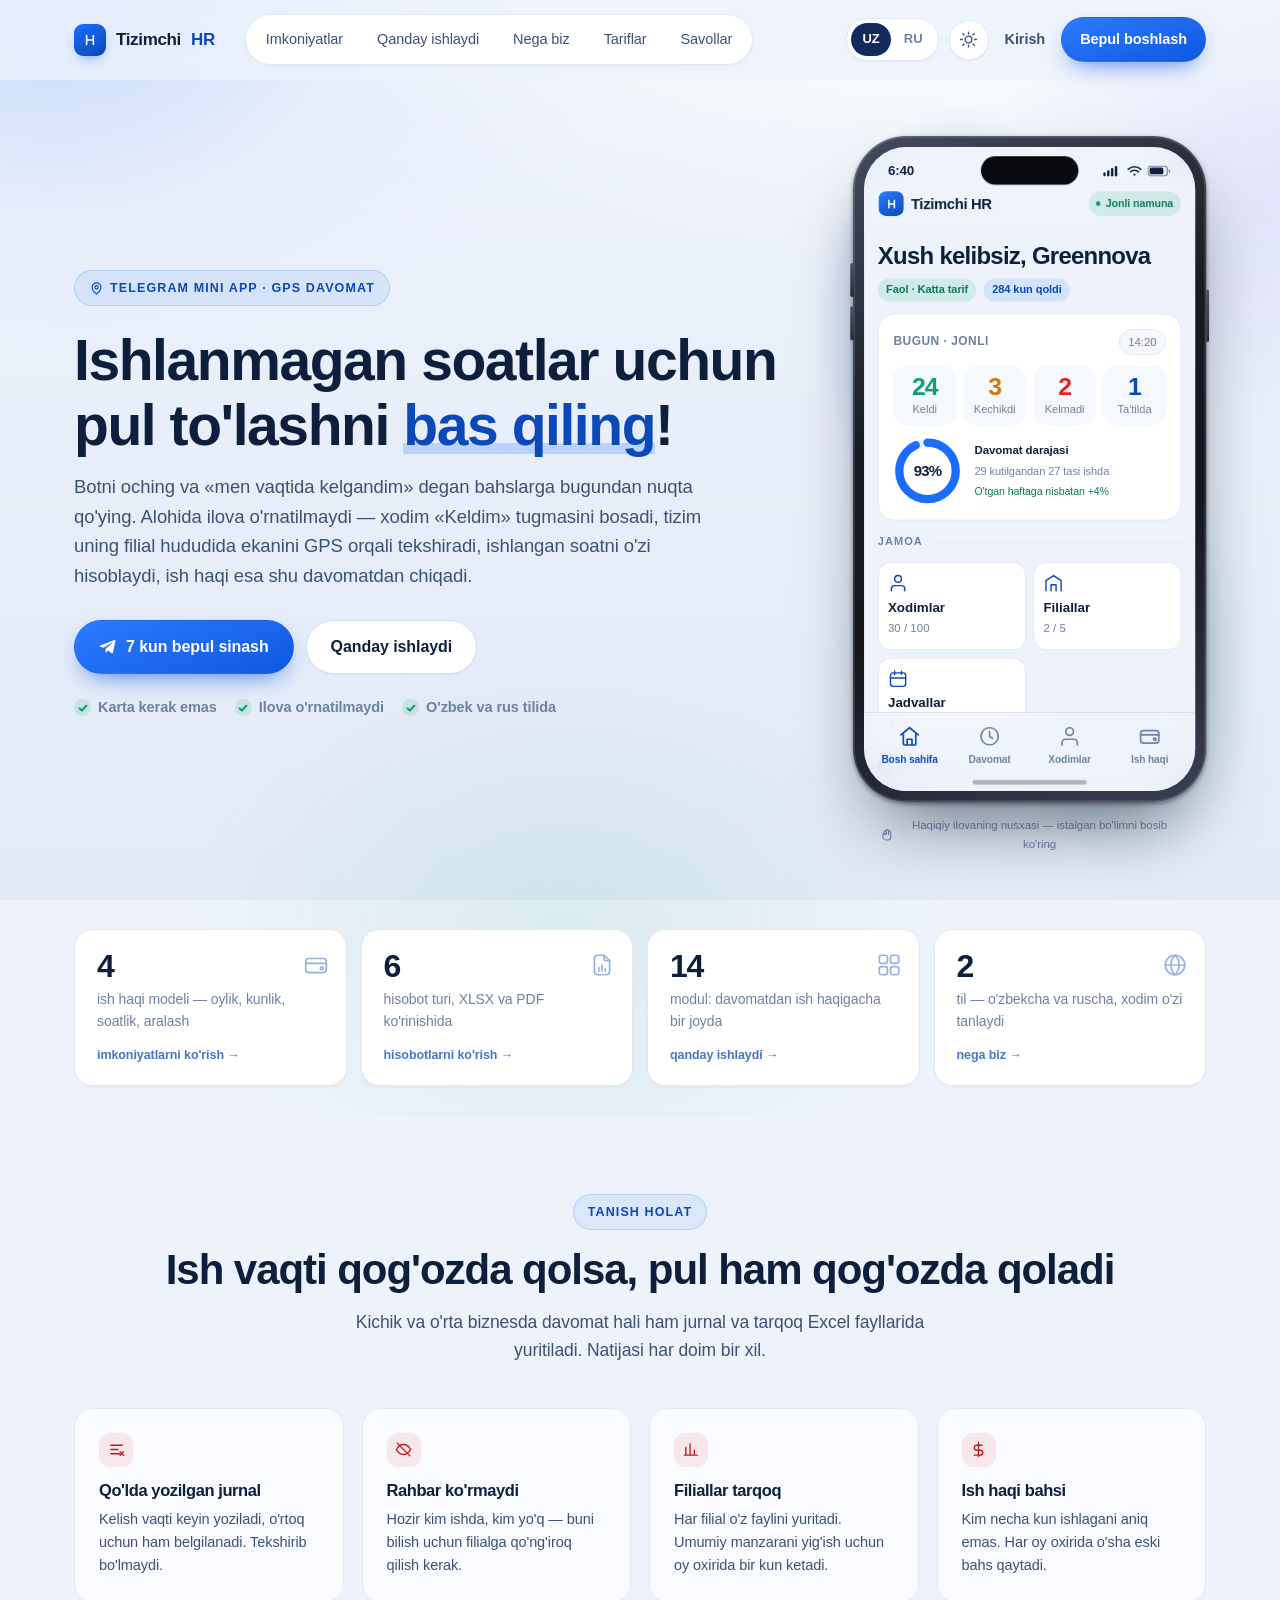
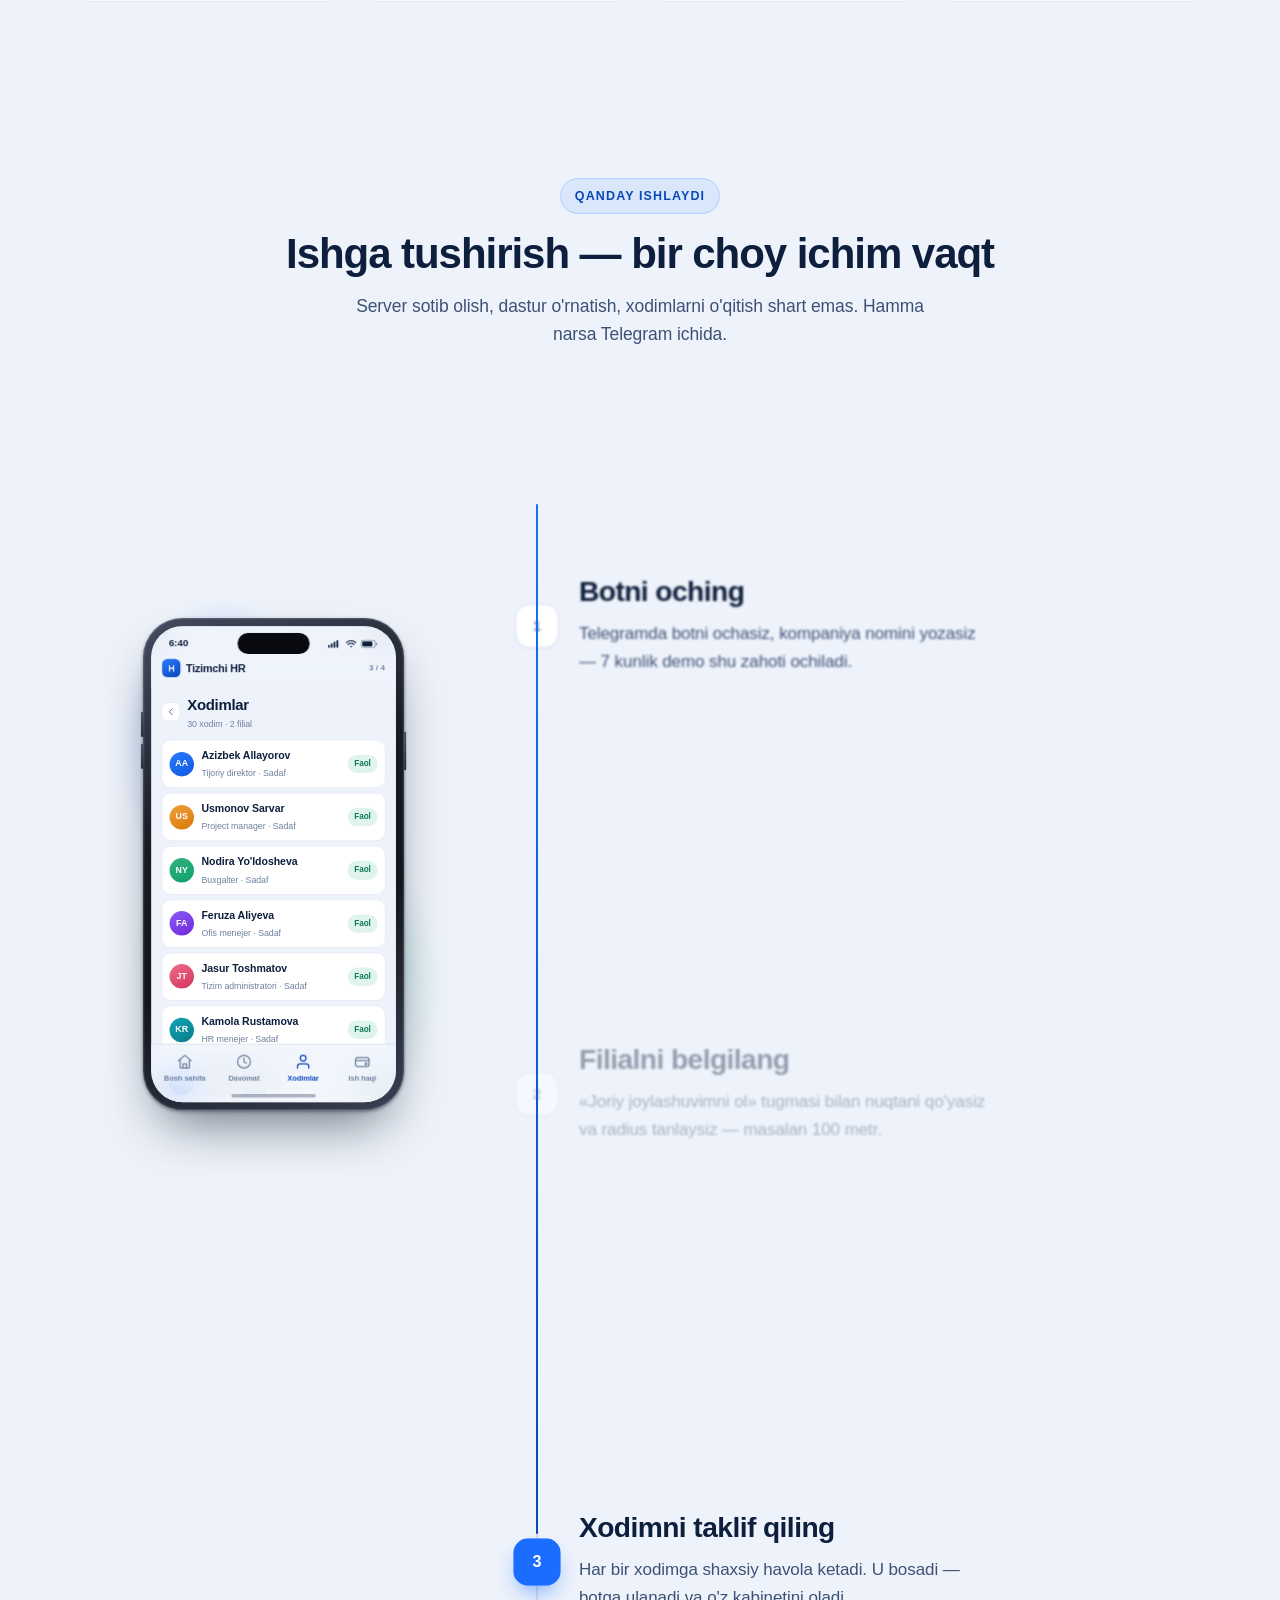
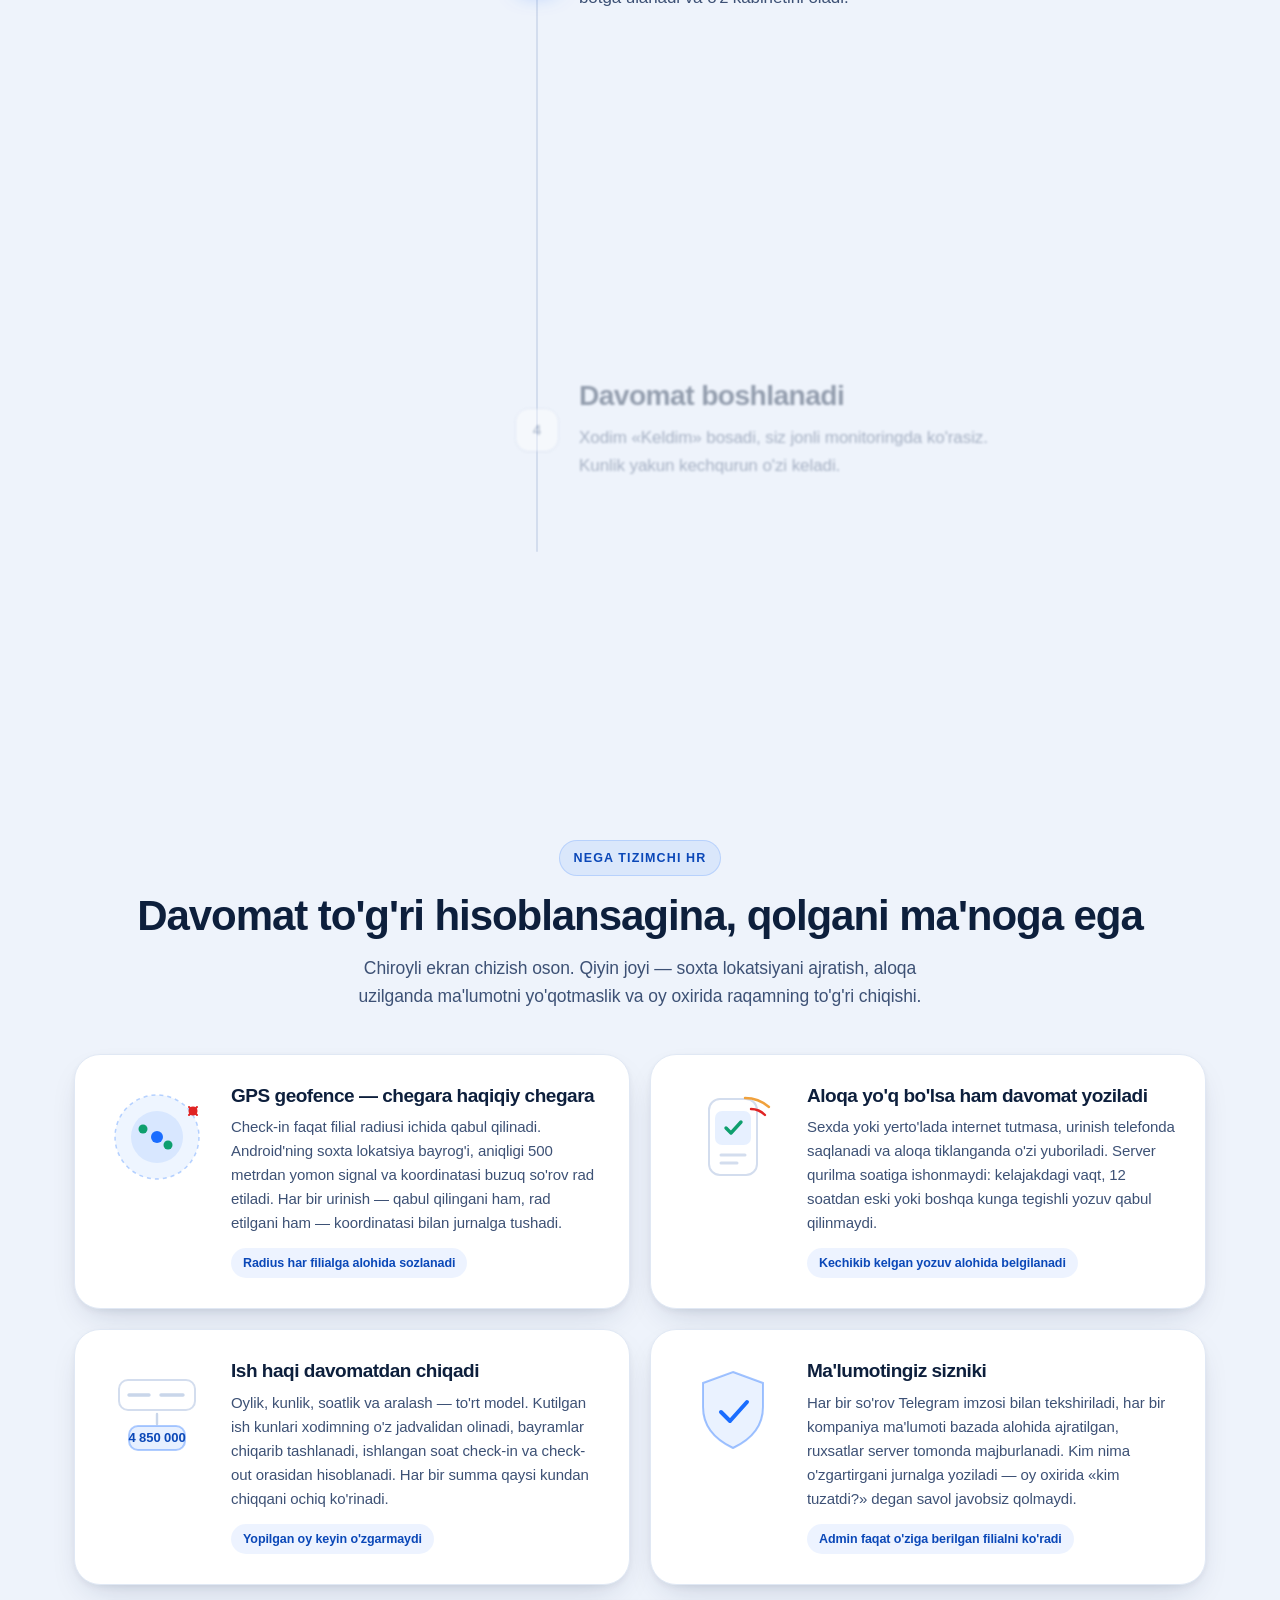
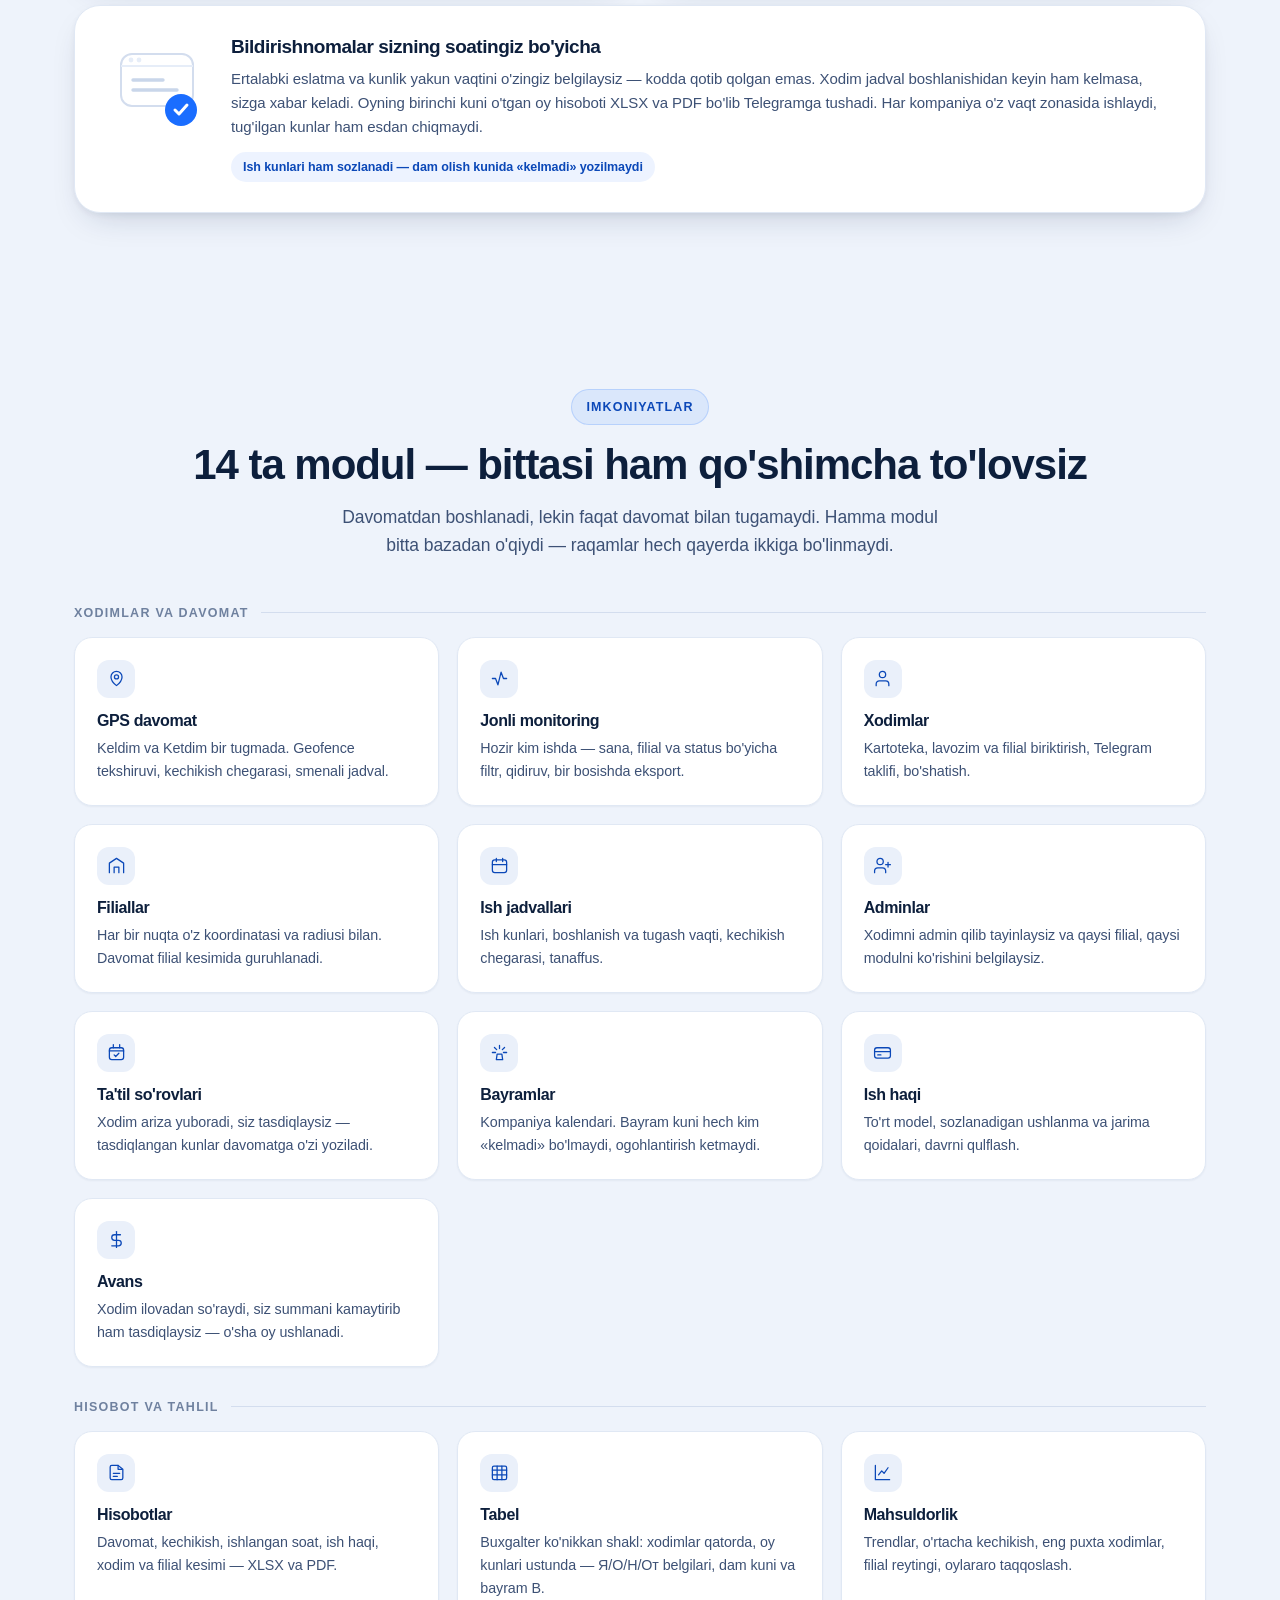
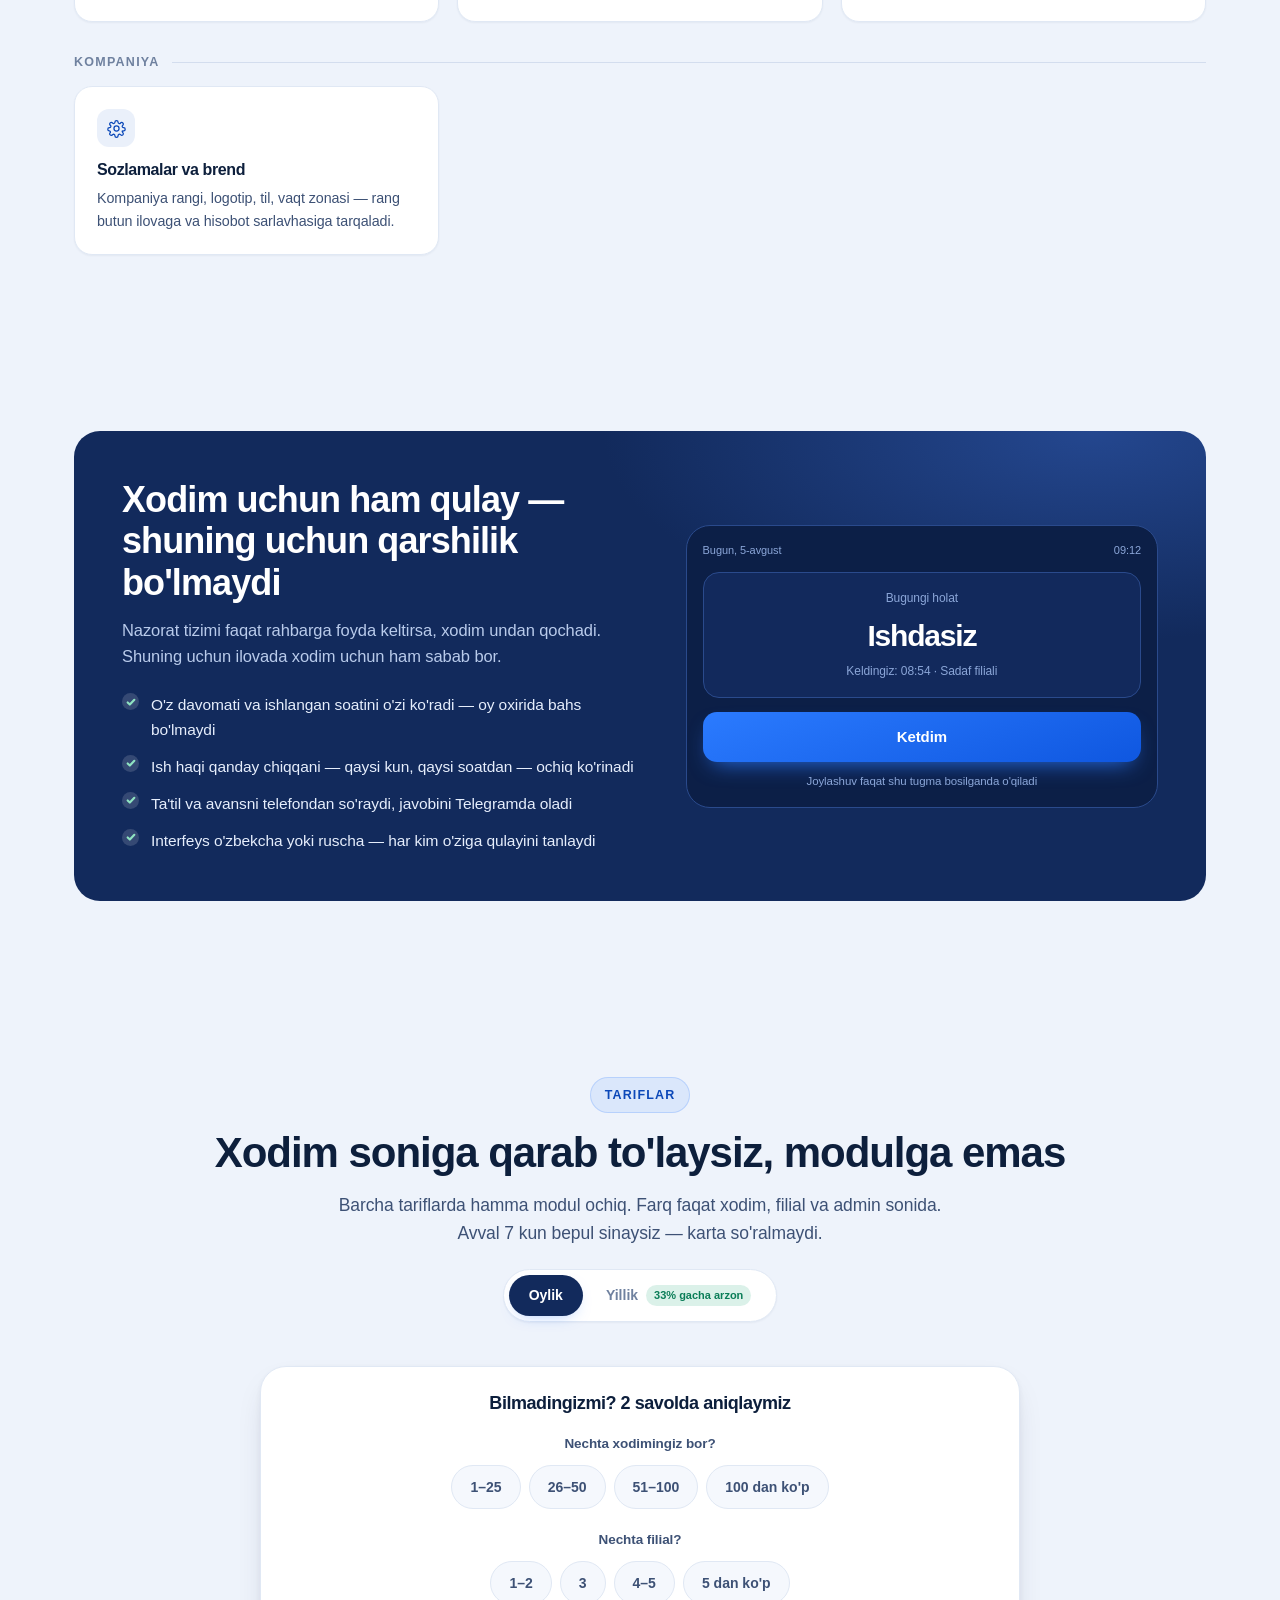
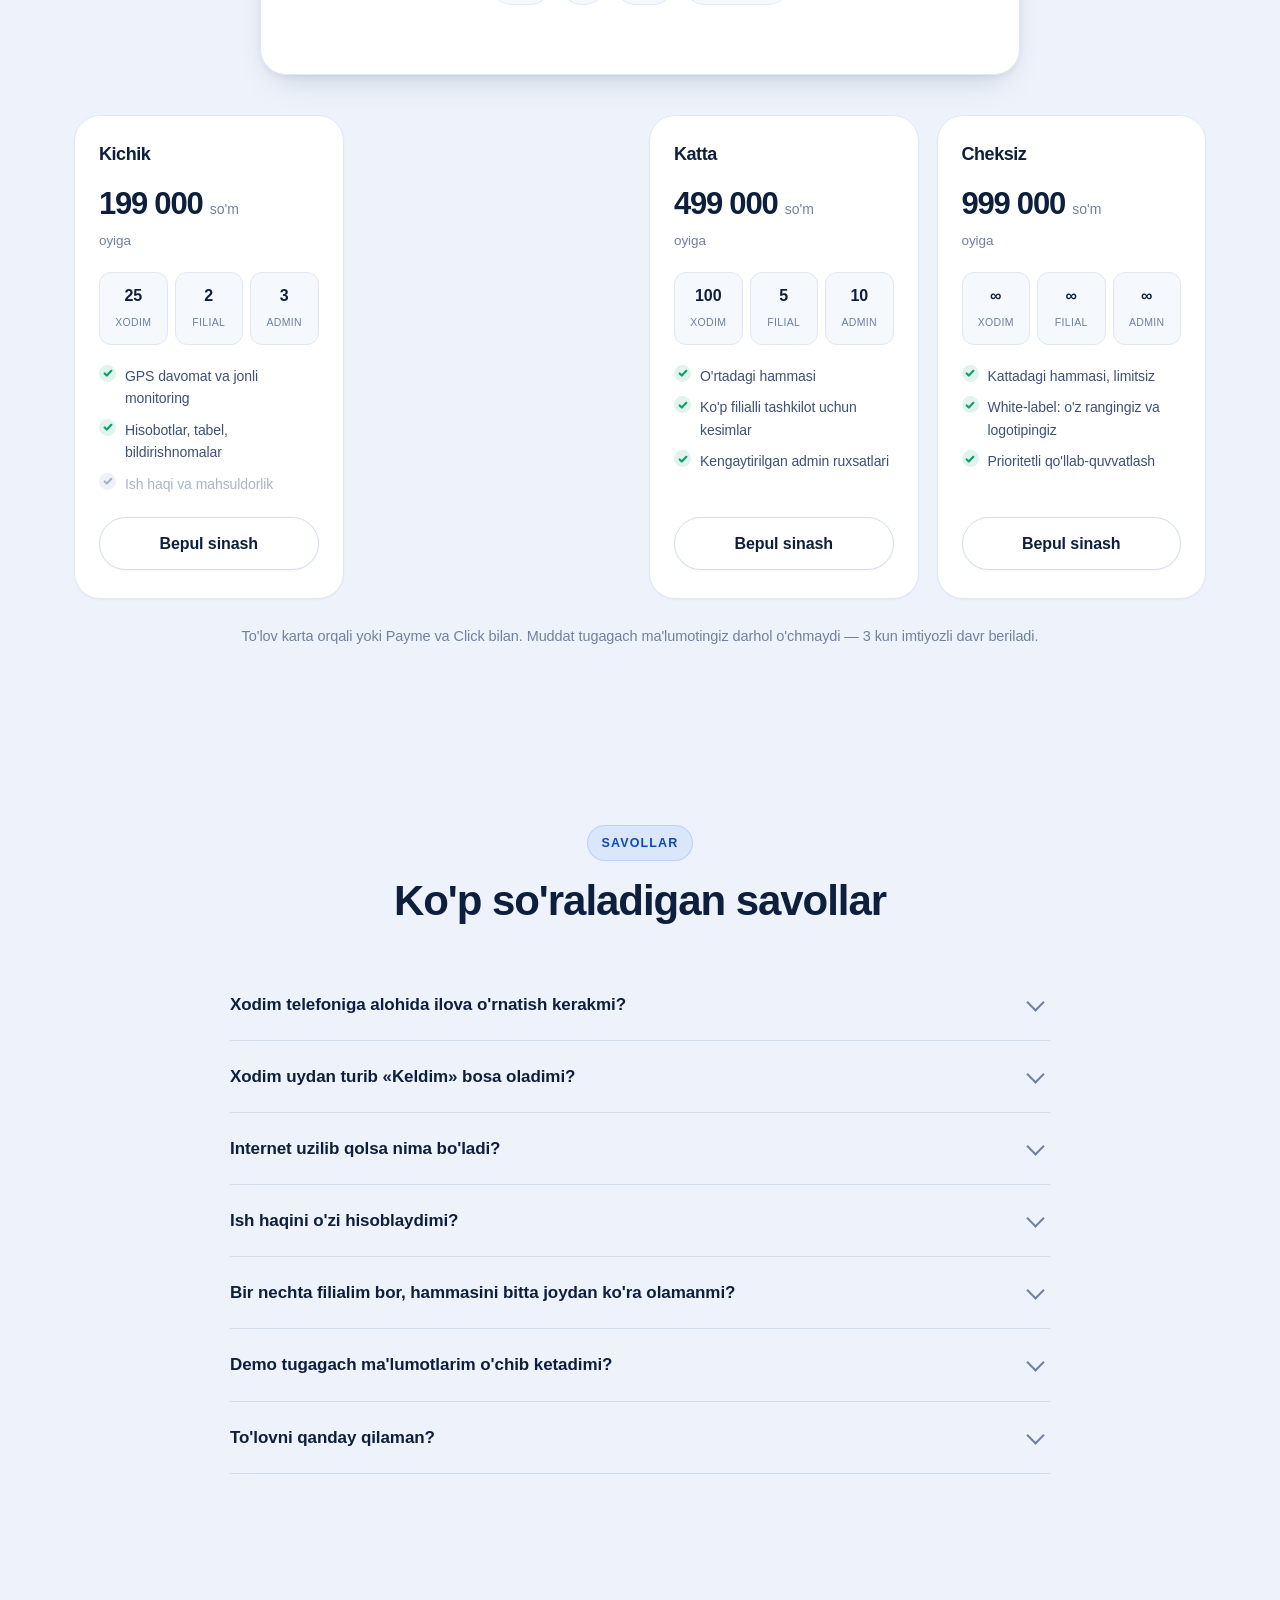
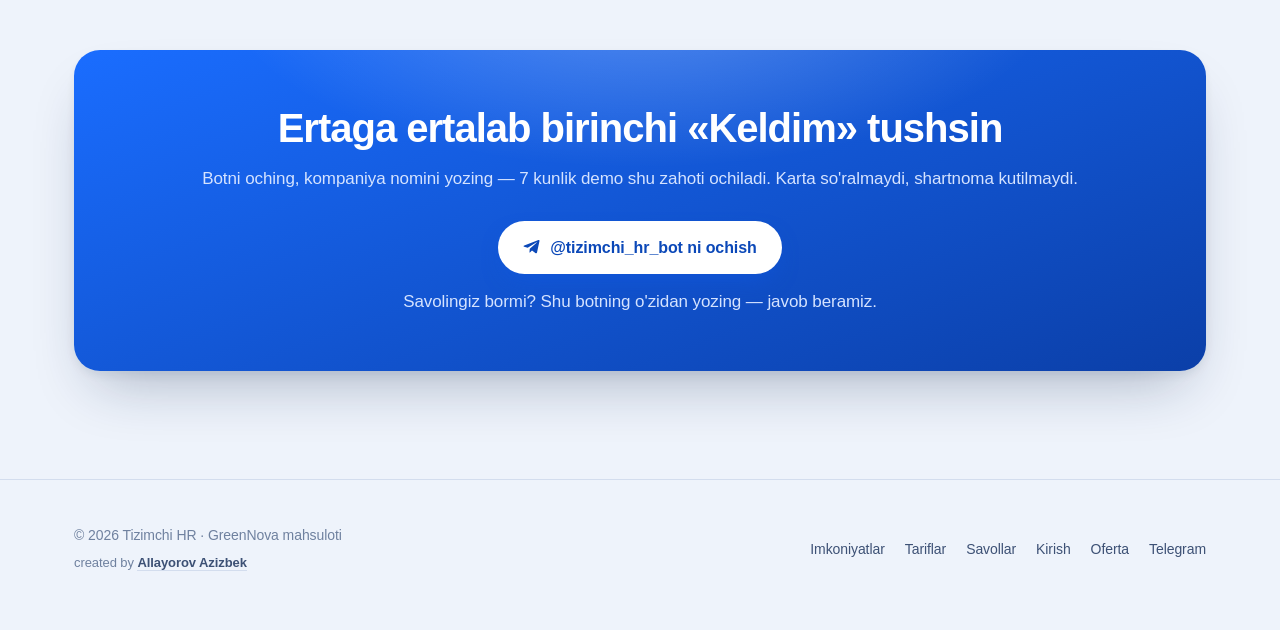
==== index.html @ db5e02a4 "Tabel tavsifiga В belgisi qo'shildi Mahsulotda tabel endi dam olish kuni va bayramni В bilan belgila" ====
<!doctype html>
<html lang="uz">
<head>
<meta charset="utf-8">
<meta name="viewport" content="width=device-width, initial-scale=1">
<title>Tizimchi HR — Telegram ichida GPS davomat va ish haqi</title>
<meta name="description" content="Xodim Telegramda «Keldim» bosadi — GPS filial hududida ekani tekshiriladi, ishlangan soat o'zi hisoblanadi, ish haqi shundan chiqadi. 7 kun bepul, karta kerak emas.">
<meta property="og:title" content="Tizimchi HR — Telegram ichida GPS davomat va ish haqi">
<meta property="og:description" content="Ilova o'rnatilmaydi. GPS geofence, jonli monitoring, avtomatik hisobot va ish haqi — hammasi Telegram ichida. 7 kun bepul, karta kerak emas.">
<meta property="og:type" content="website">
<meta property="og:url" content="https://hrtizimchi.uz/">
<meta property="og:locale" content="uz_UZ">
<meta property="og:locale:alternate" content="ru_RU">
<meta property="og:site_name" content="Tizimchi HR">
<meta property="og:image" content="https://hrtizimchi.uz/og.jpg">
<meta property="og:image:width" content="1200">
<meta property="og:image:height" content="630">
<meta property="og:image:alt" content="Tizimchi HR — Telegram ichida GPS davomat va ish haqi">
<meta name="twitter:card" content="summary_large_image">
<meta name="theme-color" content="#eef3fb">
<link rel="canonical" href="https://hrtizimchi.uz/">
<link rel="apple-touch-icon" href="/apple-touch-icon.png">
<link rel="icon" href="data:image/svg+xml,%3Csvg xmlns='http://www.w3.org/2000/svg' viewBox='0 0 32 32'%3E%3Crect width='32' height='32' rx='8' fill='%231a6dff'/%3E%3Cpath d='M10 9v14M22 9v14M10 16h12' stroke='white' stroke-width='2.6' stroke-linecap='round'/%3E%3C/svg%3E">

<style>
:root{
  --bg-a:#eef3fb; --bg-b:#e2eaf7;
  --surface:#ffffff; --surface-2:#f5f8fd; --surface-3:#eaf0fa;
  --ink:#0d1f3c; --ink-2:#3d5175; --muted:#6f819f;
  --brand:#1a6dff; --brand-ink:#0b48b8; --navy:#122a5c; --navy-2:#1b3b78;
  --line:#e0e8f4; --line-2:#d3ddee;
  --ok:#0e9f6e; --warn:#d97706; --bad:#e02424;
  --r-lg:26px; --r-md:18px; --r-sm:12px;
  --sh-1:0 1px 2px rgba(16,38,76,.05);
  --sh-2:0 2px 6px rgba(16,38,76,.06), 0 14px 34px -14px rgba(16,38,76,.22);
  --sh-3:0 4px 10px rgba(16,38,76,.07), 0 30px 60px -22px rgba(16,38,76,.32);
  --maxw:1180px;

  /* yorug' rejimda qattiq yozilgan ranglar o'rniga — qorong'ida qayta ta'riflanadi */
  --glow-1:#ffffff; --glow-2:#dfe9fb;
  --nav-bg:rgba(238,243,251,.78); --nav-bg-stuck:rgba(238,243,251,.92);
  --surface-hi:#ffffff; --line-hi:#bfd0ea;
  --mock-a:#ffffff; --mock-b:#f2f6fd; --mock-border:#ffffff;
  --ok-ink:#0a7d57; --warn-ink:#a4590a; --bad-ink:#b81c1c;
  --off:#a7b4c9; --tick-off:#eef1f6;
  /* "tanish holat" kartalari — qorong'ida oq parda va so'nik qizil ishlamaydi */
  --prob-bg:rgba(255,255,255,.62); --danger-soft:rgba(224,36,36,.09);
  --glass:rgba(240,244,251,.76); --glass-line:rgba(16,38,76,.10);
  /* Ajratilgan tarif kartasi va maketning ichki halqasi — ikkalasi ham
     qattiq oq edi va qorong'ida ko'zni qamashtirardi */
  --plan-hot:linear-gradient(180deg,#ffffff,#f7faff);
  --rim-top:#ffffff; --rim:rgba(255,255,255,.6);

  /* sichqoncha ortidagi yorug'lik */
  --cursor-glow:rgba(26,109,255,.16);
  /* CTA jonlanishi — yorug'lik va halqa rangi mavzuga ergashadi */
  --cta-sheen:rgba(255,255,255,.42);
  --cta-ring:rgba(26,109,255,.50);
  --save-glow:rgba(14,159,110,.34);
  /* telefon ortidagi yorug'lik */
  --aura-1:rgba(26,109,255,.34); --aura-2:rgba(14,159,110,.22);
  /* sahifa ortidagi shimoliy shafaq — sekin suzuvchi uchta dog' */
  --au-1:rgba(26,109,255,.13); --au-2:rgba(14,159,110,.09); --au-3:rgba(108,86,240,.10);
  /* karta ustidagi kursor yorug'ligi — sahifadagi umumiy yorug'likdan kuchliroq,
     chunki u oq karta USTIDA turadi va zaifi umuman sezilmaydi */
  --spot:rgba(26,109,255,.20);
  /* animatsiya egri chizig'i — bir joydan boshqariladi */
  --ease:cubic-bezier(.22,1,.36,1);
}

/* ---------- qorong'i rejim ----------
   Uch holat: aniq tanlov (data-theme), tizim sozlamasi (media), standart yorug'.
   Media blok `:not([data-theme="light"])` bilan qo'riqlanadi — aks holda
   tizimi qorong'i foydalanuvchi "Yorug'" ni tanlay olmasdi. */
:root[data-theme="dark"], :root:not([data-theme="light"]) {}
@media (prefers-color-scheme: dark){
  :root:not([data-theme="light"]){
    --bg-a:#0a1121; --bg-b:#070c18;
    --surface:#111a2f; --surface-2:#152039; --surface-3:#1c2947;
    --ink:#e9eefb; --ink-2:#aabcda; --muted:#7788a9;
    --brand:#4d8bff; --brand-ink:#93b8ff; --navy:#2b64c8; --navy-2:#3a76d8;
    --line:#22304f; --line-2:#2c3d63;
    --sh-1:0 1px 2px rgba(0,0,0,.4);
    --sh-2:0 2px 6px rgba(0,0,0,.35), 0 14px 34px -14px rgba(0,0,0,.7);
    --sh-3:0 4px 10px rgba(0,0,0,.4), 0 30px 60px -22px rgba(0,0,0,.8);
    --glow-1:rgba(60,110,210,.20); --glow-2:#0e1b35;
    --nav-bg:rgba(10,17,33,.78); --nav-bg-stuck:rgba(10,17,33,.94);
    --surface-hi:#1a2540; --line-hi:#35486f;
    --mock-a:#141f38; --mock-b:#0f1830; --mock-border:#26355a;
    --ok-ink:#4bd6a5; --warn-ink:#f0b45c; --bad-ink:#ff8b8b;
    --off:#5d6d8c; --tick-off:#1b2740;
    --prob-bg:rgba(21,32,57,.55); --danger-soft:rgba(255,139,139,.14);
    --glass:rgba(12,19,36,.74); --glass-line:rgba(255,255,255,.08);
    --plan-hot:linear-gradient(180deg,#17243f,#111a2f);
    --rim-top:rgba(255,255,255,.10); --rim:rgba(255,255,255,.05);
    --cursor-glow:rgba(77,139,255,.20);
    --cta-sheen:rgba(255,255,255,.24);
    --cta-ring:rgba(77,139,255,.60);
    --save-glow:rgba(75,214,165,.30);
    --aura-1:rgba(77,139,255,.38); --aura-2:rgba(75,214,165,.21);
    --au-1:rgba(77,139,255,.16); --au-2:rgba(75,214,165,.10); --au-3:rgba(138,110,255,.14);
    --spot:rgba(120,170,255,.20);
  }
}
:root[data-theme="dark"]{
  --bg-a:#0a1121; --bg-b:#070c18;
  --surface:#111a2f; --surface-2:#152039; --surface-3:#1c2947;
  --ink:#e9eefb; --ink-2:#aabcda; --muted:#7788a9;
  --brand:#4d8bff; --brand-ink:#93b8ff; --navy:#2b64c8; --navy-2:#3a76d8;
  --line:#22304f; --line-2:#2c3d63;
  --sh-1:0 1px 2px rgba(0,0,0,.4);
  --sh-2:0 2px 6px rgba(0,0,0,.35), 0 14px 34px -14px rgba(0,0,0,.7);
  --sh-3:0 4px 10px rgba(0,0,0,.4), 0 30px 60px -22px rgba(0,0,0,.8);
  --glow-1:rgba(60,110,210,.20); --glow-2:#0e1b35;
  --nav-bg:rgba(10,17,33,.78); --nav-bg-stuck:rgba(10,17,33,.94);
  --surface-hi:#1a2540; --line-hi:#35486f;
  --mock-a:#141f38; --mock-b:#0f1830; --mock-border:#26355a;
  --ok-ink:#4bd6a5; --warn-ink:#f0b45c; --bad-ink:#ff8b8b;
  --off:#5d6d8c; --tick-off:#1b2740;
  --prob-bg:rgba(21,32,57,.55); --danger-soft:rgba(255,139,139,.14);
  --glass:rgba(12,19,36,.74); --glass-line:rgba(255,255,255,.08);
  --plan-hot:linear-gradient(180deg,#17243f,#111a2f);
  --rim-top:rgba(255,255,255,.10); --rim:rgba(255,255,255,.05);
  --cursor-glow:rgba(77,139,255,.20);
  --cta-sheen:rgba(255,255,255,.24);
  --cta-ring:rgba(77,139,255,.60);
  --save-glow:rgba(75,214,165,.30);
  --aura-1:rgba(77,139,255,.38); --aura-2:rgba(75,214,165,.21);
  --au-1:rgba(77,139,255,.16); --au-2:rgba(75,214,165,.10); --au-3:rgba(138,110,255,.14);
  --spot:rgba(120,170,255,.20);
}
*{box-sizing:border-box}
html{-webkit-text-size-adjust:100%; scroll-behavior:smooth}
body{
  margin:0; color:var(--ink); background:var(--bg-a);
  background-image:
    radial-gradient(1200px 620px at 78% -12%, var(--glow-1) 0%, transparent 62%),
    radial-gradient(900px 520px at 6% 4%, var(--glow-2) 0%, transparent 60%),
    linear-gradient(180deg, var(--bg-a) 0%, var(--bg-b) 100%);
  background-attachment:fixed;
  font-family:-apple-system,BlinkMacSystemFont,"Segoe UI",Roboto,"Helvetica Neue",Arial,"Noto Sans",sans-serif;
  font-size:16px; line-height:1.6; letter-spacing:-.005em;
  -webkit-font-smoothing:antialiased;
}
img,svg{max-width:100%}
a{color:inherit; text-decoration:none}
h1,h2,h3,h4{margin:0; line-height:1.14; letter-spacing:-.025em; font-weight:600}
p{margin:0}
ul{margin:0; padding:0; list-style:none}
.wrap{max-width:var(--maxw); margin:0 auto; padding:0 24px}
.sr{position:absolute;width:1px;height:1px;overflow:hidden;clip:rect(0 0 0 0);white-space:nowrap}

/* ---------- nav ---------- */
.nav{position:sticky; top:0; z-index:60; padding:14px 0;
  background:var(--nav-bg); backdrop-filter:saturate(150%) blur(14px);
  border-bottom:1px solid transparent; transition:border-color .2s, background .2s}
.nav.stuck{border-bottom-color:var(--line); background:var(--nav-bg-stuck)}
.nav-in{display:flex; align-items:center; gap:18px}
.logo{display:flex; align-items:center; gap:10px; font-weight:650; font-size:17px; letter-spacing:-.02em}
.logo-mark{width:32px;height:32px;border-radius:9px;background:linear-gradient(150deg,var(--brand),#0b48b8);
  display:grid;place-items:center;box-shadow:0 6px 14px -6px rgba(26,109,255,.7)}
.nav-links{display:flex; gap:4px; margin-left:12px; padding:5px; border-radius:999px;
  background:var(--surface); border:1px solid var(--line); box-shadow:var(--sh-1)}
.nav-links a{padding:8px 15px; border-radius:999px; font-size:14.5px; color:var(--ink-2); font-weight:500;
  white-space:nowrap; transition:background .15s,color .15s}
.nav-links a:hover{background:var(--surface-3); color:var(--ink)}
.nav-right{margin-left:auto; display:flex; align-items:center; gap:10px}
.lang{display:flex; padding:4px; gap:2px; border-radius:999px; background:var(--surface);
  border:1px solid var(--line); box-shadow:var(--sh-1)}
.lang button{border:0; background:transparent; font:inherit; font-size:13px; font-weight:600; color:var(--muted);
  padding:6px 11px; border-radius:999px; cursor:pointer; transition:.15s}
.lang button[aria-pressed="true"]{background:var(--navy); color:#fff}
.btn{display:inline-flex; align-items:center; justify-content:center; gap:9px; font:inherit; font-weight:600;
  border-radius:999px; padding:13px 24px; border:1px solid transparent; cursor:pointer; transition:.18s; white-space:nowrap}
.btn-p{background:linear-gradient(160deg,#2b7bff,#0f57e0); color:#fff; box-shadow:0 10px 24px -10px rgba(15,87,224,.8)}
.btn-p:hover{transform:translateY(-1px); box-shadow:0 16px 30px -12px rgba(15,87,224,.85)}
.btn-s{background:var(--surface); color:var(--ink); border-color:var(--line-2); box-shadow:var(--sh-1)}
.btn-s:hover{background:var(--surface-hi); border-color:var(--line-hi)}
.btn-sm{padding:10px 18px; font-size:14.5px}
.nav-burger{display:none; width:42px;height:42px; border-radius:12px; border:1px solid var(--line);
  background:var(--surface); cursor:pointer; align-items:center; justify-content:center}

/* ---------- generic section ---------- */
section{padding:88px 0}
.eyebrow{display:inline-flex; align-items:center; gap:8px; font-size:12.5px; font-weight:650;
  letter-spacing:.09em; text-transform:uppercase; color:var(--brand-ink);
  background:rgba(26,109,255,.09); border:1px solid rgba(26,109,255,.18);
  padding:7px 14px; border-radius:999px}
.eyebrow .eb-i{width:15px;height:15px;stroke:currentColor;stroke-width:1.8;fill:none;
  stroke-linecap:round;stroke-linejoin:round;flex:none;margin-right:-2px}
.h2{font-size:clamp(28px,3.6vw,42px)}
.lede{color:var(--ink-2); font-size:17.5px; max-width:62ch; margin-top:14px}
.sec-head{margin-bottom:44px}
.sec-head .h2{margin-top:16px}
.center{text-align:center}
.center .lede{margin-left:auto;margin-right:auto}

.card{background:var(--surface); border:1px solid var(--line); border-radius:var(--r-lg); box-shadow:var(--sh-2)}
.grid{display:grid; gap:18px}

/* ---------- hero ---------- */
.hero{padding:56px 0 76px}
.hero-in{display:grid; grid-template-columns:minmax(0,1fr) auto; gap:60px; align-items:center}
.hero h1{font-size:clamp(34px,4.6vw,57px); margin-top:22px; font-weight:640}
.hero h1 em{font-style:normal; color:var(--brand-ink);
  background:linear-gradient(180deg,transparent 78%, rgba(26,109,255,.22) 78%, rgba(26,109,255,.22) 96%, transparent 96%)}
.hero .lede{font-size:18.5px}
.hero-cta{display:flex; gap:12px; margin-top:30px; flex-wrap:wrap}
.trust{display:flex; gap:8px 18px; flex-wrap:wrap; margin-top:22px; color:var(--muted); font-size:14.5px}
.trust span{display:inline-flex; align-items:center; gap:7px}
.tick{width:17px;height:17px;border-radius:50%;background:rgba(14,159,110,.13);display:grid;place-items:center;flex:none}
.tick svg{width:10px;height:10px;stroke:var(--ok);stroke-width:2.6;fill:none;stroke-linecap:round;stroke-linejoin:round}

/* ---------- telefon ramkasi ----------
   Mahsulot Mini App bo'lgani uchun demo telefon ichida ko'rsatiladi.
   Ramka HAR IKKALA temada ham to'q: haqiqiy telefon shunday, shuning uchun
   yorug' sahifada ham begona ko'rinmaydi. O'lcham aspect-ratio bilan
   boshqariladi — kenglik o'zgarsa balandlik o'zi to'g'rilanadi. */
/* O'lcham: ekran ICHIDA haqiqiy iPhone metrikasi (393x852 CSS px) turadi,
   butun ramka esa scale bilan kichraytiriladi. Shunda ilova xuddi haqiqiy
   telefondagidek chiqadi — shrift, bo'shliq, tugma o'lchami hammasi rost. */
.demo-wrap{position:relative; width:fit-content; margin:0 auto; max-width:100%}

/* ---------- telefon ortidagi yorug'lik ----------
   Ikkita yumshoq dog' ramka ortida sekin suzadi va nafas oladi. Blur filtri
   ATAYLAB ishlatilmadi — radial-gradient o'zi chetga borib so'nadi, ya'ni
   qirqilgan chet ham yo'q, har kadrda qayta blur ham hisoblanmaydi.
   Ranglar `--aura-1/2` dan keladi: mavzu almashsa yorug'lik ham almashadi.
   Harakat faqat `transform` va `opacity` — GPU da, sahifani qayta chizmaydi. */
/* 1-qatlam: telefon ortidagi asosiy yorug'lik.
   BU YERDA `box-shadow` ISHLATILMAYDI. Sinab ko'rilgan edi — soya elementning
   dumaloq to'rtburchak SHAKLINI takrorlaydi, shuning uchun telefon ostida
   xuddi ikkinchi ramkaga o'xshagan oqish dog' qolib ketardi. Radial gradient
   esa shaklga bog'liq emas: markazi telefon ortida yashiringan, chetga borib
   bir tekis so'nadi, ya'ni hech qanday kontur ko'rinmaydi.
   `closest-side` — gradient elementning eng yaqin chetigacha yetadi, ya'ni
   o'lcham o'zgarsa (telefon `--scale` bilan kichrayadi) yorug'lik ham
   o'zi moslashadi. */
.phone-glow{position:absolute; inset:-10% -20%; z-index:0; pointer-events:none;
  will-change:transform,opacity; opacity:.8;
  background:
    radial-gradient(closest-side at 50% 48%, var(--aura-1), transparent 76%),
    radial-gradient(closest-side at 50% 66%, var(--aura-2), transparent 80%)}
@keyframes glowBreath{
  0%,100%{transform:scale(.97); opacity:.62}
  50%    {transform:scale(1.03); opacity:.95}
}
.demo-wrap.cta-live .phone-glow{animation:glowBreath 9s ease-in-out infinite}

/* 2-qatlam: ikki dog' ramka atrofida sekin suzadi */
.phone-aura{position:absolute; inset:-16% -20%; z-index:0; pointer-events:none}
.phone-aura i{position:absolute; display:block; border-radius:50%; will-change:transform,opacity}
.phone-aura i:nth-child(1){left:-4%; top:0; width:80%; height:64%;
  background:radial-gradient(closest-side, var(--aura-1), transparent 72%)}
.phone-aura i:nth-child(2){right:-6%; bottom:2%; width:72%; height:60%;
  background:radial-gradient(closest-side, var(--aura-2), transparent 72%)}
/* Ikki davr (19s va 25s) atayin bo'linmaydi — shuning uchun naqsh takrorlanmaydi
   va ko'z "sikl" ni ilg'amaydi */
@keyframes auraA{
  0%,100%{transform:translate3d(0,0,0) scale(1);    opacity:.72}
  50%    {transform:translate3d(7%,-6%,0) scale(1.14); opacity:1}
}
@keyframes auraB{
  0%,100%{transform:translate3d(0,0,0) scale(1.07); opacity:.58}
  50%    {transform:translate3d(-8%,6%,0) scale(.93); opacity:.94}
}
.demo-wrap.cta-live .phone-aura i:nth-child(1){animation:auraA 19s ease-in-out infinite}
.demo-wrap.cta-live .phone-aura i:nth-child(2){animation:auraB 25s ease-in-out infinite}

.demo-phone{--pw:360px; --ph:700px; --pad:12px; --scale:.92;
  position:relative; z-index:1;
  width:calc((var(--pw) + var(--pad)*2) * var(--scale));
  height:calc((var(--ph) + var(--pad)*2) * var(--scale))}
.phone-frame{position:absolute; top:0; left:0; transform-origin:top left;
  transform:scale(var(--scale));
  width:calc(var(--pw) + var(--pad)*2); height:calc(var(--ph) + var(--pad)*2);
  padding:var(--pad); border-radius:58px;
  background:linear-gradient(155deg,#454c60 0%,#171b24 38%,#12151c 62%,#3a4054 100%);
  box-shadow:0 2px 5px rgba(9,16,32,.45), 0 40px 80px -26px rgba(9,16,32,.6),
             inset 0 0 0 2px rgba(255,255,255,.14)}
.phone-screen{position:relative; width:100%; height:100%; border-radius:46px; overflow:hidden;
  background:var(--bg-a); isolation:isolate}
.ph-island{position:absolute; top:22px; left:50%; transform:translateX(-50%); z-index:6;
  width:106px; height:31px; border-radius:999px; background:#080a0f}
.ph-btn{position:absolute; width:3.5px; border-radius:2px;
  background:linear-gradient(180deg,#4b5266,#272c38)}
.ph-vol-up{left:-3px; top:19%; height:5.2%}
.ph-vol-dn{left:-3px; top:25.5%; height:5.2%}
.ph-pow{right:-3px; top:23%; height:8%}

/* Yuqori va pastki panellar — iOS dagidek shishasimon, mazmun ular ostidan suriladi */
.ph-top{position:absolute; top:0; left:0; right:0; z-index:4; height:90px;
  background:var(--glass); backdrop-filter:blur(20px) saturate(1.7);
  -webkit-backdrop-filter:blur(20px) saturate(1.7);
  border-bottom:1px solid transparent; transition:border-color .2s}
.ph-top.scrolled{border-bottom-color:var(--glass-line)}
.ph-status{display:flex; align-items:center; justify-content:space-between;
  padding:14px 26px 0; font-size:14.5px; font-weight:640; color:var(--ink); letter-spacing:-.01em}
.ph-sig{display:inline-flex; align-items:center; gap:6px; color:var(--ink)}
.ph-sig svg{height:12px; width:auto; fill:currentColor}
.ph-head{display:flex; align-items:center; gap:9px; padding:11px 16px 0}
.ph-brand{display:inline-flex; align-items:center; gap:8px; font-size:16px; font-weight:660;
  letter-spacing:-.02em; white-space:nowrap}
.ph-mark{width:27px;height:27px;border-radius:8px;display:grid;place-items:center;flex:none;
  background:linear-gradient(150deg,#2b7bff,#0b48b8)}
.ph-mark svg{width:16px;height:16px}

.ph-tabs{position:absolute; left:0; right:0; bottom:0; z-index:4;
  display:grid; grid-template-columns:repeat(4,1fr); gap:2px; padding:8px 7px 20px;
  background:var(--glass); backdrop-filter:blur(20px) saturate(1.7);
  -webkit-backdrop-filter:blur(20px) saturate(1.7); border-top:1px solid var(--glass-line)}
.ph-tabs button{border:0; background:transparent; font:inherit; cursor:pointer; display:grid;
  justify-items:center; gap:4px; padding:5px 2px; border-radius:14px; color:var(--muted);
  font-size:11px; font-weight:640; letter-spacing:-.01em; transition:color .15s, transform .12s}
.ph-tabs button svg{width:25px;height:25px;stroke:currentColor;stroke-width:1.75;fill:none;
  stroke-linecap:round;stroke-linejoin:round}
.ph-tabs button.on{color:var(--brand-ink)}
.ph-tabs button:active{transform:scale(.92)}
.ph-home{position:absolute; left:50%; bottom:7px; transform:translateX(-50%); z-index:5;
  width:124px; height:5px; border-radius:3px; background:var(--ink); opacity:.3}

.tile{background:var(--surface); border:1px solid var(--line); border-radius:18px; padding:16px}
.tile-h{display:flex; align-items:center; justify-content:space-between; margin-bottom:12px}
.tile-t{font-size:13px; font-weight:600; color:var(--muted); letter-spacing:.04em; text-transform:uppercase}
.pill-time{font-size:12.5px; color:var(--muted); background:var(--surface-2); border:1px solid var(--line);
  padding:3px 9px; border-radius:999px}
.kpis{display:grid; grid-template-columns:repeat(4,1fr); gap:8px}
.kpi{text-align:center; padding:9px 4px; border-radius:14px; background:var(--surface-2)}
.kpi b{display:block; font-size:27px; font-weight:680; letter-spacing:-.04em; line-height:1.1}
.kpi small{font-size:12px; color:var(--muted); line-height:1.2; display:block; margin-top:2px}
.kpi.k1 b{color:var(--ok)} .kpi.k2 b{color:var(--warn)} .kpi.k3 b{color:var(--bad)} .kpi.k4 b{color:var(--brand-ink)}
.ring-wrap{display:flex; align-items:center; gap:14px}
.bars{display:flex; align-items:flex-end; gap:9px; height:74px; margin-top:6px}
.bars i{flex:1; border-radius:6px 6px 3px 3px; background:linear-gradient(180deg,#4d90ff,#1a6dff); display:block}
.bars i.dim{background:var(--surface-3)}
.bar-x{display:flex; gap:9px; margin-top:7px}
.bar-x span{flex:1; text-align:center; font-size:10.5px; color:var(--muted)}
.rows{margin-top:12px; display:grid; gap:7px}
.row{display:flex; align-items:center; gap:11px; padding:9px 11px; background:var(--surface); border:1px solid var(--line);
  border-radius:14px}
.av{width:36px;height:36px;border-radius:50%;display:grid;place-items:center;font-size:13px;font-weight:650;
  color:#fff; flex:none; letter-spacing:.02em}
.row-n{font-size:15.5px; font-weight:550; line-height:1.25}
.row-r{font-size:13px; color:var(--muted)}
.chip{margin-left:auto; font-size:12px; font-weight:650; padding:4px 10px; border-radius:999px; white-space:nowrap}
.chip.ok{background:rgba(14,159,110,.12); color:var(--ok-ink)}
.chip.late{background:rgba(217,119,6,.13); color:var(--warn-ink)}
.chip.abs{background:rgba(224,36,36,.11); color:var(--bad-ink)}
.mock-foot{margin-top:12px; background:var(--navy); border-radius:var(--r-md); padding:13px 15px;
  display:flex; align-items:center; gap:12px; color:#fff}
.mock-foot b{font-size:14px; font-weight:600}
.mock-foot small{display:block; font-size:11.5px; color:#a9c0ea}
.mock-foot .go{margin-left:auto; width:30px;height:30px;border-radius:50%;background:rgba(255,255,255,.14);
  display:grid;place-items:center; flex:none}

/* ---------- jonli demo ----------
   Tana ramkaning qolgan balandligini oladi (flex:1), shuning uchun telefon
   o'lchami o'zgarsa qo'lda hech narsa sozlanmaydi. */
.demo-live{margin-left:auto; display:inline-flex; align-items:center; gap:6px; font-size:11.5px;
  font-weight:650; color:var(--ok-ink); background:rgba(14,159,110,.13); padding:4px 8px;
  border-radius:999px; white-space:nowrap}
.demo-live i{width:5px;height:5px;border-radius:50%;background:var(--ok); animation:pulse 2s infinite}
@keyframes pulse{0%,100%{opacity:1}50%{opacity:.35}}
.demo-body{position:absolute; inset:0; overflow-y:auto; overflow-x:hidden; overscroll-behavior:contain;
  -webkit-overflow-scrolling:touch; scrollbar-width:none;
  padding:98px 15px 98px}
.demo-body::-webkit-scrollbar{display:none}
.demo-hint{display:flex; align-items:center; justify-content:center; gap:7px; margin:14px auto 0;
  font-size:11.5px; color:var(--muted); text-align:center; max-width:300px}
#demo *{-webkit-tap-highlight-color:transparent}
.dm-in{animation:pushIn .28s var(--ease)}
.dm-in.pop{animation:popIn .28s var(--ease)}
@keyframes pushIn{from{opacity:0; transform:translateX(26px)}to{opacity:1; transform:none}}
@keyframes popIn{from{opacity:0; transform:translateX(-18px)}to{opacity:1; transform:none}}
.dm-mod:active,.dm-btn:active,.dm-chip:active,.dm-back:active,.kpi:active{transform:scale(.965)}
.dm-mod,.dm-btn,.dm-chip,.dm-back,.kpi{transition:transform .12s var(--ease), border-color .15s, background .15s, box-shadow .15s}

.dm-head{display:flex; align-items:center; gap:10px; margin-bottom:12px}
.dm-back{width:28px;height:28px;border-radius:9px;border:1px solid var(--line);background:var(--surface);
  display:grid;place-items:center;cursor:pointer;flex:none; color:var(--ink-2)}
.dm-back:hover{background:var(--surface-3)}
.dm-title{font-size:22px; font-weight:620; letter-spacing:-.02em}
.dm-sub{font-size:13px; color:var(--muted); margin-top:1px}

.dm-hello{font-size:26px; font-weight:620; letter-spacing:-.03em; margin:0 0 3px}
.dm-co{display:flex; align-items:center; gap:8px; margin-bottom:13px; flex-wrap:wrap}
.dm-badge{font-size:12px; font-weight:650; padding:3px 9px; border-radius:999px}
.dm-badge.ok{background:rgba(14,159,110,.13); color:var(--ok-ink)}
.dm-badge.info{background:rgba(26,109,255,.12); color:var(--brand-ink)}

.dm-grid{display:grid; grid-template-columns:repeat(2,1fr); gap:8px; margin-top:12px}
.dm-mod{background:var(--surface); border:1px solid var(--line); border-radius:14px; padding:11px 10px;
  cursor:pointer; text-align:left; font:inherit; color:inherit; transition:.15s; position:relative}
.dm-mod:hover{border-color:var(--brand); transform:translateY(-2px); box-shadow:var(--sh-1)}
.dm-mod svg{width:22px;height:22px;stroke:var(--brand-ink);stroke-width:1.7;fill:none;
  stroke-linecap:round;stroke-linejoin:round; margin-bottom:7px; display:block}
.dm-mod b{display:block; font-size:14.5px; font-weight:600; line-height:1.2}
.dm-mod span{font-size:12.5px; color:var(--muted)}
.dm-sect{font-size:12px; font-weight:650; letter-spacing:.09em; text-transform:uppercase; color:var(--muted);
  margin:14px 0 8px; display:flex; align-items:center; gap:9px}
.dm-sect::after{content:""; flex:1; height:1px; background:var(--line)}

.dm-chips{display:flex; gap:6px; flex-wrap:wrap; margin-bottom:10px}
.dm-chip{font:inherit; font-size:13px; font-weight:600; padding:6px 11px; border-radius:999px; cursor:pointer;
  border:1px solid var(--line); background:var(--surface); color:var(--ink-2); transition:.15s}
.dm-chip:hover{border-color:var(--brand)}
.dm-chip.on{background:var(--navy); color:#fff; border-color:transparent}
.dm-chip .n{opacity:.65; margin-left:4px}

.dm-branch{font-size:12.5px; font-weight:650; letter-spacing:.06em; text-transform:uppercase; color:var(--muted);
  margin:12px 0 7px}
.dm-empty{text-align:center; padding:34px 16px; color:var(--muted); font-size:14px}

.dm-tbl{width:100%; border-collapse:collapse; font-size:13.5px}
.dm-tbl th{text-align:left; font-size:11px; font-weight:650; letter-spacing:.06em; text-transform:uppercase;
  color:var(--muted); padding:0 8px 8px; border-bottom:1px solid var(--line)}
.dm-tbl td{padding:9px 8px; border-bottom:1px solid var(--line)}
.dm-tbl tr:last-child td{border-bottom:0}
.dm-tbl .num{text-align:right; font-variant-numeric:tabular-nums; white-space:nowrap}
.dm-tot{display:flex; justify-content:space-between; align-items:center; margin-top:12px; padding:13px 14px;
  background:var(--navy); color:#fff; border-radius:14px}
.dm-tot b{font-size:20px; font-weight:660; letter-spacing:-.03em}
.dm-tot span{font-size:13px; color:#c3d6f5}

.dm-card{background:var(--surface); border:1px solid var(--line); border-radius:16px; padding:14px; margin-bottom:10px}
.dm-card h4{font-size:15.5px; font-weight:620; margin-bottom:3px}
.dm-card p{font-size:13.5px; color:var(--muted)}
.dm-acts{display:flex; gap:7px; margin-top:11px}
.dm-btn{font:inherit; font-size:14px; font-weight:600; padding:10px 16px; border-radius:12px; cursor:pointer;
  border:1px solid transparent; transition:.15s}
.dm-btn.p{background:var(--brand); color:#fff}
.dm-btn.p:hover{filter:brightness(1.08)}
.dm-btn.s{background:var(--surface-2); color:var(--ink-2); border-color:var(--line)}
.dm-btn.s:hover{background:var(--surface-3)}
.dm-btn.big{width:100%; padding:16px; font-size:16.5px; border-radius:16px}

.dm-toast{position:absolute; left:50%; bottom:124px; z-index:7; transform:translateX(-50%) translateY(8px); opacity:0;
  background:var(--navy); color:#fff; font-size:13.5px; font-weight:550; padding:10px 16px; border-radius:999px;
  box-shadow:var(--sh-2); pointer-events:none; transition:.22s var(--ease); white-space:nowrap; max-width:90%}
.dm-toast.on{opacity:1; transform:translateX(-50%)}

.dm-bignum{font-size:34px; font-weight:670; letter-spacing:-.04em; line-height:1.05}
.dm-lbl{font-size:13px; color:var(--muted)}
.dm-two{display:grid; grid-template-columns:1fr 1fr; gap:10px}
.dm-rank{display:flex; align-items:center; gap:10px; padding:10px 0; border-bottom:1px solid var(--line); font-size:14px}
.dm-rank:last-child{border-bottom:0}
.dm-rank .pos{width:20px;height:20px;border-radius:6px;background:var(--surface-2);display:grid;place-items:center;
  font-size:10.5px;font-weight:700;color:var(--muted);flex:none}
.dm-rank .val{margin-left:auto; font-weight:650; font-variant-numeric:tabular-nums}
.dm-bar{height:7px; border-radius:4px; background:var(--surface-3); overflow:hidden; margin-top:5px}
.dm-bar i{display:block; height:100%; border-radius:4px; background:linear-gradient(90deg,#4d90ff,#1a6dff)}


/* ---------- facts ---------- */
.facts{padding:0 0 20px}
.facts-in{display:grid; grid-template-columns:repeat(4,1fr); gap:14px}
/* Bosiladigan: har bir raqam tegishli bo'limga olib boradi */
.fact{background:var(--surface); border:1px solid var(--line); border-radius:var(--r-md); padding:20px 22px;
  box-shadow:var(--sh-1); display:block; position:relative; overflow:hidden}
.fact b{display:block; font-size:32px; font-weight:660; letter-spacing:-.04em; line-height:1;
  font-variant-numeric:tabular-nums}
/* Ikonka o'ng yuqorida — raqam bosh qahramon bo'lib qolishi uchun so'ngan */
.fact .fi{position:absolute; top:16px; right:17px; width:26px; height:26px; color:var(--brand-ink);
  opacity:.42; transition:opacity .2s var(--ease), transform .2s var(--ease)}
.fact .fi svg{width:100%; height:100%; stroke:currentColor; stroke-width:1.6; fill:none;
  stroke-linecap:round; stroke-linejoin:round}
a.fact:hover .fi{opacity:.95; transform:scale(1.07) rotate(-2deg)}
.fact span{display:block; margin-top:6px; color:var(--muted); font-size:14px}
.fact .go-l{display:block; margin-top:12px; font-size:12.5px; font-weight:650; color:var(--brand-ink);
  opacity:.75; transition:opacity .2s var(--ease), transform .2s var(--ease)}
a.fact:hover{transform:translateY(-3px); box-shadow:var(--sh-2); border-color:var(--line-hi)}
a.fact:hover .go-l{opacity:1; transform:translateX(3px)}
/* Yuqori qirrada brend chizig'i — sichqoncha kelganda chapdan o'ngga chiziladi */
a.fact::before{content:""; position:absolute; left:0; top:0; height:2px; width:100%;
  background:linear-gradient(90deg,var(--brand),transparent);
  transform:scaleX(0); transform-origin:left; transition:transform .4s var(--ease)}
a.fact:hover::before{transform:scaleX(1)}

/* ---------- tarif tanlagichi ---------- */
.picker{max-width:760px; margin:0 auto 40px; background:var(--surface); border:1px solid var(--line);
  border-radius:var(--r-lg); box-shadow:var(--sh-2); padding:26px 28px}
.picker h3{font-size:18px; text-align:center}
.picker .q{margin-top:20px}
.picker .q-t{font-size:13.5px; font-weight:600; color:var(--ink-2); margin-bottom:10px; text-align:center}
.picker .opts{display:flex; flex-wrap:wrap; gap:8px; justify-content:center}
.picker .opts button{font:inherit; font-size:14px; font-weight:600; color:var(--ink-2); cursor:pointer;
  background:var(--surface-2); border:1px solid var(--line); border-radius:999px; padding:10px 18px;
  transition:transform .18s var(--ease), background .18s var(--ease), color .18s var(--ease), border-color .18s var(--ease)}
.picker .opts button:hover{transform:scale(1.05); border-color:var(--line-hi)}
.picker .opts button[aria-pressed="true"]{background:var(--navy); color:#fff; border-color:transparent}
.picker .res{margin-top:22px; padding-top:20px; border-top:1px solid var(--line); text-align:center;
  opacity:0; max-height:0; overflow:hidden; transition:opacity .45s var(--ease), max-height .45s var(--ease)}
.picker .res.on{opacity:1; max-height:260px}
.picker .res .name{font-size:24px; font-weight:660; letter-spacing:-.03em}
.picker .res .why{color:var(--ink-2); font-size:14.5px; margin-top:8px}
.picker .res .btn{margin-top:16px}

/* ---------- footer muallifi ---------- */
.foot-by{display:inline-block; margin-top:6px; font-size:13px; color:var(--muted)}
.foot-by a{color:var(--ink-2); font-weight:600; border-bottom:1px solid var(--line-2);
  transition:color .18s var(--ease), border-color .18s var(--ease)}
.foot-by a:hover{color:var(--brand-ink); border-color:var(--brand)}

/* Nav qatoriga sig'ish hisobi (eng tor holat — 1200px, ruscha matn
   o'zbekchadan uzunroq): logo 142 + menyu 574 + o'ng tomon 360 = 1112,
   ichki en esa 1152. Ya'ni zaxira ~40px. Shuning uchun ixtiyoriy
   elementlar tugma emas, matn ko'rinishida va faqat joy bo'lganda. */

/* Maslahat — eng past ustuvorlik, faqat juda keng ekranda */
.nav-consult{display:none}
@media (min-width:1400px){ .nav-consult{display:inline-flex} }

/* «Kirish» — ikkilamchi amal, shuning uchun matnli havola.
   Tugma qilinsa ~80px egallardi va «Bepul boshlash» qatordan chiqib
   ketardi; matn ko'rinishida ~50px va ierarxiya ham to'g'ri bo'ladi. */
.nav-login{display:none; padding:8px 6px; font-size:14.5px; font-weight:600;
  color:var(--ink-2); white-space:nowrap; transition:color .15s var(--ease)}
.nav-login:hover{color:var(--brand-ink)}
@media (min-width:900px){ .nav-login{display:inline-flex} }
/* Tavsiya qilingan tarif kartasi ajralib turadi */
.plan.suggested{outline:2px solid var(--brand); outline-offset:3px}

@media (max-width:900px){
  .picker{padding:22px 18px}
  .fact .go-l{margin-top:9px}
}

/* ---------- problem ---------- */
.prob-grid{grid-template-columns:repeat(4,1fr)}
.prob{padding:24px; border-radius:var(--r-md); background:var(--prob-bg);
  border:1px solid var(--line); backdrop-filter:blur(4px)}
.prob h3{font-size:16.5px; margin-bottom:8px}
.prob p{color:var(--ink-2); font-size:14.5px}
.prob .x{width:34px;height:34px;border-radius:11px;background:var(--danger-soft);display:grid;place-items:center;
  margin-bottom:14px}
.prob .x svg{width:17px;height:17px;stroke:var(--bad-ink);stroke-width:1.9;fill:none;stroke-linecap:round}

/* ---------- steps ---------- */
.steps{grid-template-columns:repeat(4,1fr); counter-reset:s}
.step{padding:26px 24px 28px; position:relative}
.step .n{width:38px;height:38px;border-radius:12px;background:var(--navy);color:#fff;display:grid;place-items:center;
  font-weight:650; font-size:15px; margin-bottom:16px}
.step h3{font-size:17px; margin-bottom:8px}
.step p{color:var(--ink-2); font-size:14.5px}
.how-steps{list-style:none; margin:0; padding:0}
.how-count{margin-left:auto; font-size:11.5px; font-weight:640; color:var(--muted);
  letter-spacing:.02em; font-variant-numeric:tabular-nums}

/* ---------- "Qanday ishlaydi" — yopishib turuvchi telefon ----------
   Kengaytirilgan ko'rinish FAQAT `.how--live` bo'lganda yoqiladi (uni JS
   qo'yadi) va faqat keng ekranda. Ya'ni JS ishlamasa yoki demo yuklanmasa
   bo'lim hozirgidek to'rt ustunli grid bo'lib qolaveradi — bo'sh telefon
   ramkasi hech qachon ko'rinmaydi.
   Telefon `position:sticky` bilan ekranda ushlab turiladi, qadam matni esa
   yonidan suriladi; qadam almashganda telefondagi ekran ham almashadi. */
.how-stage{display:none}

@media (min-width:1081px){
  .how--live{display:grid; grid-template-columns:minmax(0,400px) minmax(0,1fr);
    gap:0 40px; align-items:start}
  /* Bo'lim sarlavhasi markazda, qadamlar esa telefon yonida — shuning uchun
     tepadagi bo'sh joy qadamlar ustunida kompensatsiya qilinadi */
  /* Bu telefon ko'rgazma uchun — bosilmaydi. `pointer-events:none` bo'lmasa
     mehmon ekranni bosib ko'radi va hech nima bo'lmaydi; ustiga ichki
     `overflow:auto` sahifa surilishini ham ushlab qolardi. */
  /* Telefon o'z ustunining O'NG chetiga tortiladi — matn bilan orasidagi
     bo'shliq shunda o'lchovli bo'ladi, aks holda ikkovi ekranning ikki
     chetida osilib qolardi */
  .how--live .how-stage{display:grid; place-items:center end; position:sticky; top:0;
    height:100svh; padding:68px 0 24px; box-sizing:border-box;
    pointer-events:none; user-select:none}
  /* Telefon balandligi 724px; yuqoridagi to'ldirish bilan birga u ekranga
     sig'ishi kerak, aks holda pastki qismi qirqiladi */
  .how--live .how-stage .demo-phone{--scale:.68}

  /* Qadamlar: karta bezagisiz, faqat matn — telefon asosiy qahramon bo'lsin */
  .how--live .how-steps{display:block; position:relative; padding-left:64px}
  .how--live .how-steps .step{background:transparent; border-color:transparent;
    box-shadow:none; padding:0; min-height:52svh;
    display:flex; flex-direction:column; justify-content:center;
    opacity:.4; filter:blur(1px);
    transition:opacity .55s var(--ease), filter .55s var(--ease)}
  .how--live .how-steps .step.on{opacity:1; filter:none}
  /* Karta bezagi olib tashlangani uchun kartaning "ko'tarilishi" ham
     ma'nosiz — bu endi shunchaki matn bloki */
  .how--live .how-steps .step:hover{transform:none; box-shadow:none}
  .how--live .how-steps .step h3{font-size:clamp(22px,2.2vw,30px); letter-spacing:-.02em;
    margin-bottom:12px}
  .how--live .how-steps .step p{font-size:17px; max-width:44ch; line-height:1.65}

  /* Raqam — chapdagi vertikal yo'lda, matn markazi bilan bir sathda */
  .how--live .how-steps .step .n{position:absolute; left:-64px; top:50%;
    transform:translateY(-50%); margin:0; width:44px; height:44px; border-radius:14px;
    background:var(--surface); color:var(--muted); border:1px solid var(--line-2);
    box-shadow:var(--sh-1); z-index:1;
    transition:background .45s var(--ease), color .45s var(--ease),
               border-color .45s var(--ease), box-shadow .45s var(--ease),
               transform .45s var(--ease)}
  .how--live .how-steps .step.on .n{background:var(--brand); color:#fff;
    border-color:transparent; transform:translateY(-50%) scale(1.08);
    box-shadow:0 10px 22px -8px rgba(26,109,255,.75)}

  /* Yo'l chizig'i va uning to'lgan qismi. To'lish `--p` ga bog'liq: uni
     faol qadam almashganda JS yozadi, transition esa oraliqni o'zi chizadi. */
  .how--live .how-steps::before,
  .how--live .how-steps::after{content:''; position:absolute; left:22px; width:2px;
    border-radius:2px}
  .how--live .how-steps::before{top:6%; bottom:6%; background:var(--line-2)}
  .how--live .how-steps::after{top:6%; height:calc(88% * var(--p,.125));
    background:linear-gradient(180deg,var(--brand),var(--brand-ink));
    transition:height .6s var(--ease)}
}
/* Past ekranli noutbukda telefon qirqilmasin */
@media (min-width:1081px) and (max-height:640px){
  .how--live .how-stage .demo-phone{--scale:.56}
}

/* ---------- features ---------- */
.fgroup{margin-bottom:30px}
.fgroup-t{font-size:12.5px; font-weight:650; letter-spacing:.1em; text-transform:uppercase; color:var(--muted);
  margin-bottom:14px; display:flex; align-items:center; gap:12px}
.fgroup-t::after{content:""; flex:1; height:1px; background:var(--line-2)}
.fgrid{grid-template-columns:repeat(3,1fr)}
.feat{padding:22px; border-radius:var(--r-md); background:var(--surface); border:1px solid var(--line);
  box-shadow:var(--sh-1); transition:.2s}
.feat:hover{box-shadow:var(--sh-2); transform:translateY(-2px)}
.feat .ic{width:38px;height:38px;border-radius:12px;background:var(--surface-3);display:grid;place-items:center;
  margin-bottom:14px}
.feat .ic svg{width:19px;height:19px;stroke:var(--brand-ink);stroke-width:1.6;fill:none;
  stroke-linecap:round;stroke-linejoin:round}
.feat h3{font-size:16px; margin-bottom:7px}
.feat p{color:var(--ink-2); font-size:14.3px}

/* ---------- differentiators ---------- */
.diff-grid{grid-template-columns:repeat(2,1fr); gap:20px}
.diff{padding:30px; border-radius:var(--r-lg); background:var(--surface); border:1px solid var(--line);
  box-shadow:var(--sh-2); display:grid; grid-template-columns:auto 1fr; gap:22px; align-items:start}
.diff h3{font-size:19px; margin-bottom:9px}
.diff p{color:var(--ink-2); font-size:15px}
.diff-vis{width:104px; flex:none}
.diff.wide{grid-column:span 2}
.badge-proof{display:inline-flex; align-items:center; gap:7px; margin-top:13px; font-size:12.5px; font-weight:600;
  color:var(--brand-ink); background:rgba(26,109,255,.08); border-radius:999px; padding:5px 12px}

/* ---------- employee ---------- */
.emp{background:var(--navy); color:#fff; border-radius:var(--r-lg); padding:48px; display:grid;
  grid-template-columns:1.1fr 1fr; gap:44px; align-items:center;
  background-image:radial-gradient(700px 300px at 90% 0%, #24478f 0%, rgba(36,71,143,0) 70%)}
.emp h2{font-size:clamp(26px,3vw,36px); color:#fff}
.emp p{color:#b9cbeb; margin-top:14px; font-size:16.5px}
.emp ul{margin-top:24px; display:grid; gap:12px}
.emp li{display:flex; gap:12px; align-items:flex-start; font-size:15.5px; color:#e6eefc}
.emp li .tick{background:rgba(255,255,255,.15)}
.emp li .tick svg{stroke:#8fe3c2}
.phone{background:#0c1f47; border:1px solid #2a4a8c; border-radius:24px; padding:16px}
.phone-top{display:flex; justify-content:space-between; font-size:11px; color:#8ba6d8; margin-bottom:12px}
.phone-card{background:#12295c; border:1px solid #2a4a8c; border-radius:16px; padding:16px; text-align:center}
.phone-card .st{font-size:12px; color:#8ba6d8}
.phone-card .big{font-size:30px; font-weight:660; letter-spacing:-.04em; margin:4px 0 2px}
.phone-btn{margin-top:14px; background:linear-gradient(160deg,#2b7bff,#0f57e0); border-radius:14px; padding:13px;
  font-weight:650; font-size:15px; text-align:center; box-shadow:0 10px 22px -10px rgba(43,123,255,.9)}
.phone-note{margin-top:10px; font-size:11.5px; color:#8ba6d8; text-align:center}

/* ---------- pricing ---------- */
.price-grid{grid-template-columns:repeat(4,1fr); align-items:start}
.plan{padding:28px 24px; border-radius:var(--r-lg); background:var(--surface); border:1px solid var(--line);
  box-shadow:var(--sh-1); position:relative; display:flex; flex-direction:column; height:100%}
.plan.hot{border-color:rgba(26,109,255,.45); box-shadow:var(--sh-3); background:var(--plan-hot)}
.plan-badge{position:absolute; top:-12px; left:24px; font-size:11.5px; font-weight:650; letter-spacing:.05em;
  text-transform:uppercase; color:#fff; background:linear-gradient(160deg,#2b7bff,#0f57e0);
  padding:5px 12px; border-radius:999px; box-shadow:0 8px 18px -8px rgba(15,87,224,.9)}
.plan h3{font-size:18px}
.plan .amt{margin:14px 0 2px; font-size:31px; font-weight:660; letter-spacing:-.04em}
.cycle{display:inline-flex; padding:5px; gap:3px; border-radius:999px; background:var(--surface);
  border:1px solid var(--line); box-shadow:var(--sh-1); margin-top:22px}
.cycle button{border:0; background:transparent; font:inherit; font-size:14px; font-weight:600; color:var(--muted);
  padding:9px 20px; border-radius:999px; cursor:pointer; transition:.15s; display:inline-flex; align-items:center; gap:8px}
.cycle button[aria-pressed="true"]{background:var(--navy); color:#fff}
.cycle .save{font-size:11px; font-weight:700; padding:2px 8px; border-radius:999px;
  background:rgba(14,159,110,.15); color:var(--ok-ink)}
.cycle button[aria-pressed="true"] .save{background:rgba(143,227,194,.22); color:#8fe3c2}
.plan .save-tag{display:none; margin-top:9px; font-size:12.5px; font-weight:650; color:var(--ok-ink);
  background:rgba(14,159,110,.1); border-radius:999px; padding:4px 11px; width:fit-content}
.plan .cy-y{display:none}
body[data-cycle="year"] .plan .save-tag{display:block}
body[data-cycle="year"] .plan .cy-m{display:none}
body[data-cycle="year"] .plan .cy-y{display:inline}
body[data-cycle="year"] .plan .amt{font-size:27px}
.plan .amt small{font-size:14px; font-weight:500; color:var(--muted); letter-spacing:0}
.plan .per{color:var(--muted); font-size:13.5px}
.plan .lim{display:grid; grid-template-columns:repeat(3,1fr); gap:7px; margin:20px 0}
.plan .lim div{background:var(--surface-2); border:1px solid var(--line); border-radius:12px; padding:10px 6px;
  text-align:center}
.plan .lim b{display:block; font-size:16px; font-weight:650}
.plan .lim span{font-size:10.5px; color:var(--muted); letter-spacing:.03em; text-transform:uppercase}
.plan ul{display:grid; gap:9px; font-size:14px; color:var(--ink-2); margin-bottom:22px}
.plan li{display:flex; gap:9px; align-items:flex-start}
.plan li.off{color:var(--off)}
.plan li.off .tick{background:var(--tick-off)}
.plan li.off .tick svg{stroke:#a7b4c9}
.plan .btn{width:100%; margin-top:auto}
.price-note{margin-top:26px; text-align:center; color:var(--muted); font-size:14.5px}

/* ---------- faq ---------- */
.faq{max-width:820px; margin:0 auto}
.qa{border-bottom:1px solid var(--line-2)}
.qa summary{cursor:pointer; list-style:none; padding:22px 44px 22px 0; font-size:17px; font-weight:550;
  position:relative}
.qa summary::-webkit-details-marker{display:none}
.qa summary::after{content:""; position:absolute; right:8px; top:27px; width:11px; height:11px;
  border-right:2px solid var(--muted); border-bottom:2px solid var(--muted); transform:rotate(45deg);
  transition:transform .2s}
.qa[open] summary::after{transform:rotate(-135deg)}
.qa p{padding:0 40px 24px 0; color:var(--ink-2); font-size:15.5px}

/* ---------- final cta ---------- */
.cta-band{background:linear-gradient(160deg,#1a6dff,#0b3fa8); border-radius:var(--r-lg); padding:56px;
  text-align:center; color:#fff; box-shadow:var(--sh-3); position:relative; overflow:hidden}
.cta-band::before{content:""; position:absolute; inset:0;
  background:radial-gradient(600px 260px at 50% -20%, rgba(255,255,255,.28), transparent 70%)}
.cta-band > *{position:relative}
.cta-band h2{font-size:clamp(27px,3.4vw,40px); color:#fff}
.cta-band p{margin-top:14px; color:#d5e3ff; font-size:17px}
/* CTA lentasi HAR DOIM ko'k — shuning uchun tugma rangi mavzuga ergashmaydi.
   `--brand-ink` qorong'ida yorug'lashadi va oq tugmada o'qilmay qolardi. */
.cta-band .btn{margin-top:28px; background:#fff; color:#0b48b8}
.cta-band .btn:hover{background:#f2f6ff}
.cta-sub{margin-top:16px; font-size:13.5px; color:#bdd2ff}

/* ---------- footer ---------- */
footer{padding:44px 0 56px; border-top:1px solid var(--line-2); margin-top:20px}
.foot{display:flex; gap:24px; align-items:center; flex-wrap:wrap}
.foot p{color:var(--muted); font-size:14px}
.foot nav{margin-left:auto; display:flex; gap:20px; flex-wrap:wrap}
.foot nav a{color:var(--ink-2); font-size:14px}
.foot nav a:hover{color:var(--brand-ink)}

/* ---------- responsive ---------- */
@media (max-width:1080px){
  .hero-in{grid-template-columns:1fr; gap:44px}
  .demo-phone{--scale:.90}
  .prob-grid,.steps,.price-grid{grid-template-columns:repeat(2,1fr)}
  .fgrid{grid-template-columns:repeat(2,1fr)}
  .facts-in{grid-template-columns:repeat(2,1fr)}
  .nav-links{display:none}
}
@media (max-width:820px){
  section{padding:64px 0}
  .diff-grid{grid-template-columns:1fr}
  .diff.wide{grid-column:auto}
  .emp{grid-template-columns:1fr; padding:32px}
  .cta-band{padding:40px 26px}

}
@media (max-width:600px){
  .wrap{padding:0 18px}
  .prob-grid,.steps,.fgrid,.price-grid,.facts-in{grid-template-columns:1fr}
  .hero{padding:32px 0 56px}
  .diff{grid-template-columns:1fr; padding:24px}
  .diff-vis{width:86px}
  .nav-right .btn{display:none}
  .picker .opts button{flex:1 1 44%}
}

/* ═══════════════ Animatsiya va o'zaro ta'sir ═══════════════ */

/* Rang o'tishi: mavzu almashganda butun sahifa birdan sakramaydi.
   `background-image` ataylab yo'q — u har freymda qayta chizilib, sekinlashtiradi. */
body, .nav, .card, .feat, .plan, .diff, .step, .mock, .qa{
  transition:background-color .35s var(--ease), border-color .35s var(--ease), color .35s var(--ease);
}

/* ---------- sichqoncha ortidagi yorug'lik ----------
   Faqat haqiqiy kursorli qurilmada (sensorli ekranda ma'nosiz) va
   harakat kamaytirilmagan bo'lsa yoqiladi. `pointer-events:none` —
   yorug'lik hech qachon bosishni to'smaydi. */
.cursor-glow{
  position:fixed; left:0; top:0; width:520px; height:520px; margin:-260px 0 0 -260px;
  border-radius:50%; pointer-events:none; z-index:0; opacity:0;
  background:radial-gradient(circle, var(--cursor-glow) 0%, transparent 65%);
  transition:opacity .5s var(--ease);
  will-change:transform;
}
.cursor-glow.on{opacity:1}
/* Kontent yorug'lik ustida qoladi.
   ⚠️ `.nav` bu ro'yxatda BO'LMASLIGI kerak: u yuqorida `position:sticky`
   e'lon qiladi, bu qoida esa keyinroq turgani uchun uni `relative` ga
   almashtirib, panelni yopishmaydigan qilib qo'yardi (`.stuck` sinfi
   va uning soyasi ham shu sababli hech qachon ko'rinmagan).
   Sticky element o'zi ham stacking kontekst yaratadi va uning
   `z-index:60` i allaqachon yorug'likdan yuqori. */
main, footer{position:relative; z-index:1}

/* ---------- tugmalar: sichqoncha kelganda kattaradi ---------- */
.btn{transition:transform .22s var(--ease), box-shadow .22s var(--ease), background .22s var(--ease), border-color .22s var(--ease)}
.btn:hover{transform:translateY(-2px) scale(1.035)}
.btn:active{transform:translateY(0) scale(.985); transition-duration:.08s}
.btn-p:hover{box-shadow:0 18px 34px -12px rgba(15,87,224,.9)}

/* ---------- CTA jonlanishi ("nafas") ----------
   Bitta 6.5s ritm, ikki qatlam: tugma yuzidan yorug'lik yugurib o'tadi
   va chetidan halqa tarqaladi. Harakat siklning atigi ~25% ini egallaydi —
   qolgan vaqt tugma butunlay tinch turadi. Shuning uchun ko'zga tashlanadi,
   lekin miltillamaydi.
   Ranglar `--cta-sheen` / `--cta-ring` orqali keladi, ya'ni kunduzgi va
   tungi rejimda avtomat almashadi.
   Animatsiya faqat `.cta-live` bo'lganda ishlaydi — sinfni JS ko'rinish
   kuzatuvchisi qo'yadi, ekrandan chiqqan tugma GPU ni bekorga bandlamaydi. */
.btn-p{position:relative; overflow:hidden; outline:0 solid transparent; --ring-max:12px}
.btn-sm{--ring-max:8px}
.btn-p::after{
  content:""; position:absolute; inset:0; transform:translateX(-120%); will-change:transform;
  background:linear-gradient(105deg, transparent 30%, var(--cta-sheen) 50%, transparent 70%);
}
.btn-p:hover::after{transform:translateX(120%); transition:transform .75s var(--ease)}

@keyframes ctaSheen{
  0%   {transform:translateX(-120%); animation-timing-function:cubic-bezier(.35,.02,.2,1)}
  17%  {transform:translateX(120%)}
  100% {transform:translateX(120%)}
}
@keyframes ctaRing{
  /* Halqa tugma chetidan 2px NARIDA tug'iladi — chetiga yopishsa
     brauzerning fokus ramkasiga o'xshab qolardi */
  0%   {outline-width:0;     outline-offset:2px;            outline-color:var(--cta-ring)}
  6%   {outline-width:1.5px; outline-offset:2px;            outline-color:var(--cta-ring)}
  28%  {outline-width:1px;   outline-offset:var(--ring-max); outline-color:transparent}
  100% {outline-width:0;     outline-offset:var(--ring-max); outline-color:transparent}
}
.btn-p.cta-live{animation:ctaRing 6.5s var(--pd,0s) infinite}
.btn-p.cta-live::after{animation:ctaSheen 6.5s var(--pd,0s) infinite}
/* Sichqoncha kelganda yoki fokus tushganda tugma o'z holiga qaytadi —
   nafas va hover bir-biri bilan urishmasin */
.btn-p:hover, .btn-p:focus-visible, .btn-p:hover::after{animation:none}
.btn:focus-visible{outline:2px solid var(--brand); outline-offset:3px}
.cta-band .btn:focus-visible{outline-color:#fff}

/* Sahifadagi CTA lar bir vaqtda chaqnamasin — har biri o'z navbatida */
.nav .btn-p{--pd:.2s}
.hero-cta .btn-p{--pd:1.4s}
.picker .btn-p{--pd:.7s}
.plan .btn-p{--pd:2.2s}
/* CTA lentasi har doim ko'k, tugmasi oq — oq yorug'lik oq ustida ko'rinmaydi,
   shuning uchun bu yerda yorug'lik ko'kka, halqa oqqa o'giriladi */
.cta-band .btn-p{--pd:.4s; --cta-sheen:rgba(11,72,184,.16); --cta-ring:rgba(255,255,255,.8)}

/* ---------- kartalar ---------- */
.feat, .plan, .diff, .step{transition:transform .28s var(--ease), box-shadow .28s var(--ease), border-color .28s var(--ease)}
.feat:hover{transform:translateY(-4px) scale(1.012); box-shadow:var(--sh-2)}
/* `.plan` bu ro'yxatda EMAS: uning ko'tarilishi `--lift` orqali beriladi,
   chunki bitta elementda ikkita `transform` e'loni yashay olmaydi —
   `:hover` selektori kuchliroq bo'lgani uchun qiyshayishni o'chirardi. */
.diff:hover, .step:hover{transform:translateY(-3px); box-shadow:var(--sh-2)}
.plan:hover{box-shadow:var(--sh-2)}

.nav-links a{transition:background .18s var(--ease), color .18s var(--ease), transform .18s var(--ease)}
.nav-links a:hover{transform:translateY(-1px)}
.lang button, .cycle button, .theme-btn{transition:background .18s var(--ease), color .18s var(--ease), transform .18s var(--ease)}
.lang button:hover, .cycle button:hover, .theme-btn:hover{transform:scale(1.06)}

/* ---------- oylik / yillik almashtirgichi ----------
   Tanlangan tugma xuddi CTA lar kabi nafas oladi (o'sha 6.5s ritm), ya'ni
   almashtirgich "bosiladigan narsa" ekani ko'rinib turadi. Tanlanmagan
   "Yillik" tomonda esa chegirma yorlig'i yumshoq yonib-o'chadi — chaqiruv
   shu yerda. Yillik tanlangach yorliq tinchiydi, halqa unga ko'chadi. */
.cycle button{outline:0 solid transparent; --ring-max:7px}
.cycle button[aria-pressed="true"]{box-shadow:0 6px 16px -9px var(--cta-ring)}
.cycle button.cta-live[aria-pressed="true"]{animation:ctaRing 6.5s 1.1s infinite}
.cycle button:hover, .cycle button:focus-visible{animation:none}
.cycle button:focus-visible{outline:2px solid var(--brand); outline-offset:3px}
@keyframes saveBreath{
  0%, 100% {box-shadow:0 0 0 0 var(--save-glow)}
  55%      {box-shadow:0 0 0 5px transparent}
}
.cycle .save{transition:box-shadow .2s var(--ease)}
.cycle button.cta-live:not([aria-pressed="true"]) .save{animation:saveBreath 3.25s infinite}

/* ---------- mavzu tugmasi ---------- */
.theme-btn{
  width:40px; height:40px; flex:none; display:grid; place-items:center;
  border-radius:999px; border:1px solid var(--line); background:var(--surface);
  box-shadow:var(--sh-1); cursor:pointer; color:var(--ink-2);
}
.theme-btn:hover{color:var(--ink); border-color:var(--line-hi)}
.theme-btn svg{width:19px; height:19px; stroke:currentColor; stroke-width:1.7; fill:none;
  stroke-linecap:round; stroke-linejoin:round; transition:transform .4s var(--ease)}
.theme-btn:hover svg{transform:rotate(18deg)}
/* Quyosh yorug'da, oy qorong'ida — ikkalasi bitta tugmada */
.theme-btn .moon{display:none}
:root[data-theme="dark"] .theme-btn .sun{display:none}
:root[data-theme="dark"] .theme-btn .moon{display:block}
@media (prefers-color-scheme: dark){
  :root:not([data-theme="light"]) .theme-btn .sun{display:none}
  :root:not([data-theme="light"]) .theme-btn .moon{display:block}
}

/* ---------- birinchi ekran: yig'ilib chiqadi ----------
   Sahifa ochilganda hero bo'laklari navbat bilan ko'tariladi. Bu JS'siz
   ishlaydi va `.rv` dan farqli o'laroq kuzatuvchi talab qilmaydi —
   birinchi ekran baribir ko'rinib turibdi, uni kuzatishning ma'nosi yo'q.
   Telefonga ALOHIDA element (`.demo-phone`) orqali beriladi: `.demo-wrap`
   ning o'zi pastda surilish animatsiyasini oladi, bitta elementga esa
   ikkita `animation` e'loni yozib bo'lmaydi — keyingisi oldingisini
   butunlay o'chiradi. */
@media (prefers-reduced-motion:no-preference){
  .hero .eyebrow, .hero h1, .hero .lede, .hero-cta, .trust, .hero .demo-phone{
    animation:heroIn .75s var(--ease) both; animation-delay:calc(var(--d,0) * 1ms)}
  .hero h1{--d:70}
  .hero .lede{--d:140}
  .hero-cta{--d:210}
  .trust{--d:280}
  .hero .demo-phone{--d:120}
}
@keyframes heroIn{
  from{opacity:0; transform:translateY(20px); filter:blur(6px)}
  to  {opacity:1; transform:none;            filter:blur(0)}
}

/* ---------- surilish bo'yicha animatsiyalar ----------
   `animation-timeline` — kadrni JS emas, brauzerning o'zi hisoblaydi:
   `scroll` hodisasiga obuna yo'q, harakat kompozitorda ketadi.
   Qo'llab-quvvatlamaydigan brauzerda `@supports` bloki butunlay
   o'tkazib yuboriladi va sahifa hozirgidek qoladi. */
.progress{display:none}
@supports (animation-timeline:view()){
  @media (prefers-reduced-motion:no-preference){
    /* Yuqoridagi ingichka o'lchagich — sahifaning qaysi joyidasiz */
    .progress{display:block; position:fixed; inset:0 0 auto 0; height:2px; z-index:70;
      transform:scaleX(0); transform-origin:0 50%; pointer-events:none;
      background:linear-gradient(90deg,var(--brand),var(--ok));
      animation:progressBar linear both; animation-timeline:scroll(root block)}

    /* Hero telefoni ekrandan chiqayotib biroz uzoqlashadi — sahifa
       "qatlamli" bo'lib ko'rinadi, matn esa o'z tezligida ketadi */
    .hero .demo-wrap{animation:phoneExit linear both;
      animation-timeline:view(block); animation-range:exit 0% exit 85%}
  }
}
@keyframes progressBar{from{transform:scaleX(0)} to{transform:scaleX(1)}}
@keyframes phoneExit{
  from{transform:none;                    opacity:1}
  to  {transform:translateY(-34px) scale(.95); opacity:.45}
}

/* ---------- ekran almashuvi (View Transitions) ----------
   Til va mavzu almashganda brauzer eski/yangi holatning suratini olib,
   oralig'ini o'zi chizadi. Sahifalar orasida ham xuddi shunday
   (`navigation: auto`) — oferta sahifasi ham shu qoidani e'lon qiladi,
   ikkala tomon rozi bo'lmasa o'tish umuman boshlanmaydi. */
@view-transition{navigation:auto}
@media (prefers-reduced-motion:no-preference){
  ::view-transition-old(root), ::view-transition-new(root){animation-duration:.4s}
  /* Mavzu almashuvida standart erish O'CHIRILADI: yangi holat tugmadan
     doira bo'lib ochiladi (doirani JS chizadi, chunki markaz tugmaning
     joriy o'rniga bog'liq), eskisi esa ostida qimirlamay turadi. */
  html.vt-theme::view-transition-old(root){animation:none; z-index:0}
  html.vt-theme::view-transition-new(root){animation:none; z-index:1; mix-blend-mode:normal}
}

/* ---------- navigatsiyada joriy bo'lim ----------
   Yugurib yuruvchi kapsula. Elementni JS yaratadi va o'lchamni ham u
   yozadi (`--px/--pw`) — matn kengligi tilga qarab o'zgaradi, shuning
   uchun qattiq qiymat yozib bo'lmaydi. */
.nav-links{position:relative}
.nav-pill{position:absolute; top:5px; bottom:5px; left:0; width:var(--pw,0px);
  border-radius:999px; background:var(--surface-3); pointer-events:none;
  opacity:0; transform:translateX(var(--px,0px));
  transition:transform .5s var(--ease), width .5s var(--ease), opacity .35s var(--ease)}
.nav-links.on .nav-pill{opacity:1}
/* Havola matni kapsula USTIDA qolishi kerak */
.nav-links a{position:relative}
.nav-links a.on{color:var(--ink)}

/* ---------- tugma bosilganda to'lqin ----------
   `::before` bo'sh edi (`.btn-p::after` da yorug'lik yugurib o'tadi).
   Rang `currentColor` dan olinadi: ko'k tugmada oq, oq tugmada to'q —
   har bir tugma turiga alohida qoida yozish shart emas. */
.btn{position:relative; overflow:hidden}
@media (prefers-reduced-motion:no-preference){
  .btn::before{content:''; position:absolute; left:var(--rx,50%); top:var(--ry,50%);
    width:14px; height:14px; margin:-7px 0 0 -7px; border-radius:50%;
    background:currentColor; opacity:0; transform:scale(0); pointer-events:none}
  .btn.rippling::before{animation:btnRipple .65s var(--ease)}
}
@keyframes btnRipple{
  from{opacity:.26; transform:scale(0)}
  to  {opacity:0;   transform:scale(16)}
}

/* ---------- shimoliy shafaq (sahifa foni) ----------
   Uchta katta yumshoq dog' butun sahifa ortida juda sekin suzadi. Blur
   filtri YO'Q — radial gradient o'zi chetga borib so'nadi, ya'ni har
   kadrda qayta blur hisoblanmaydi. Harakat faqat `transform`, shuning
   uchun sahifa qayta chizilmaydi: brauzer qatlamni siljitadi, xolos.
   `position:fixed` — surilganda fon "ergashmaydi", shuning uchun ritm
   sahifa uzunligiga bog'liq emas. Mazmun ustida qoladi: `.nav, main,
   footer` allaqachon `z-index:1`. */
.aurora{position:fixed; inset:-24vh -24vw; z-index:0; pointer-events:none;
  background:
    radial-gradient(38vw 30vw at 18% 14%, var(--au-1), transparent 66%),
    radial-gradient(34vw 28vw at 84% 30%, var(--au-3), transparent 68%),
    radial-gradient(42vw 32vw at 46% 86%, var(--au-2), transparent 70%)}
/* Telefonda faqat statik dog'lar qoladi: harakat uchun butun ekran
   o'lchamidagi alohida qatlam xotirada saqlanishi kerak, arzon
   qurilmada esa bu boshqa animatsiyalardan yeb qo'yadi. Shu sababli
   `will-change` ham ayni harakat bo'ladigan joyda beriladi. */
@media (prefers-reduced-motion:no-preference) and (min-width:701px){
  .aurora{animation:auroraDrift 54s ease-in-out infinite alternate; will-change:transform}
}
@keyframes auroraDrift{
  from{transform:translate3d(-2%,-1%,0) scale(1)}
  to  {transform:translate3d(2%,2%,0)   scale(1.12)}
}

/* ---------- kartada kursor ortidan yuruvchi yorug'lik ----------
   `.spot` sinfini JS qo'yadi va koordinatani `--mx/--my` ga yozadi.
   Sensorli ekranda va kursorsiz qurilmada umuman yoqilmaydi.
   Yorug'lik `::after` da: u kartaning o'z foni USTIDA, lekin
   `pointer-events:none` bo'lgani uchun bosishga xalaqit bermaydi. */
@media (hover:hover) and (pointer:fine){
  .spot{position:relative}
  .spot::after{content:''; position:absolute; inset:0; border-radius:inherit;
    pointer-events:none; opacity:0; transition:opacity .4s var(--ease);
    background:radial-gradient(320px circle at var(--mx,50%) var(--my,0%),
      var(--spot), transparent 68%)}
  .spot:hover::after{opacity:1}

  /* Tarif kartalari kursorga qarab bir oz qiyshayadi. Ko'tarilish ham,
     qiyshayish ham BITTA `transform` e'lonida: ikkita alohida qoida
     yozilsa keyingisi oldingisini butunlay o'chirib yuborardi. */
  .price-grid{perspective:1100px}
  /* Selektor ATAYLAB uch bo'lakli va `.spot` ni (uni JS qo'yadi) talab
     qiladi: u `.rv.in{transform:none}` dan kuchliroq bo'lishi kerak,
     aks holda karta ochilgandan keyin qiyshayish umuman ishlamasdi.
     Buning evazi — shu to'rt karta ochilishda SURILMAYDI, faqat
     xiralikdan chiqadi. Bitta elementda ikkita `transform` yashay
     olmaydi, shuning uchun biridan voz kechish kerak edi. */
  .price-grid .plan.spot{
    transform:translateY(var(--lift,0px)) rotateX(var(--rx,0deg)) rotateY(var(--ry,0deg));
    transition:transform .4s var(--ease), box-shadow .4s var(--ease)}
  .price-grid .plan.spot:hover{--lift:-3px}
}

/* ---------- narx almashuvi ----------
   Oylik ⇄ yillik bosilganda raqam DARHOL almashadi (buni CSS `display`
   qiladi), animatsiya esa o'sha lahzani ko'zdan yashiradi: raqam xiralashib
   ko'tariladi va pastdan yangisi chiqadi. Sinf JS tomonidan olib tashlanib
   qayta qo'yiladi — aks holda animatsiya ikkinchi marta ishlamasdi. */
.price-grid.swapping .amt{animation:priceSwap .5s var(--ease)}
.price-grid.swapping .save-tag{animation:tagPop .5s var(--ease)}
@keyframes priceSwap{
  0%  {opacity:1; transform:none;             filter:blur(0)}
  40% {opacity:0; transform:translateY(-12px); filter:blur(6px)}
  41% {opacity:0; transform:translateY(12px)}
  100%{opacity:1; transform:none;             filter:blur(0)}
}
@keyframes tagPop{
  0%  {opacity:0; transform:scale(.9)}
  60% {opacity:1; transform:scale(1.04)}
  100%{opacity:1; transform:scale(1)}
}
/* Tanlagich tavsiya qilgan karta bir marta "puflanadi" — ro'yxatda
   ko'z uni darhol topsin. `box-shadow` bilan: `transform` yuqoridagi
   qiyshayish e'loni bilan urishib ketardi. */
.plan.suggested{animation:suggestRing 1.2s var(--ease)}
@keyframes suggestRing{
  from{box-shadow:0 0 0 0 var(--cta-ring)}
  to  {box-shadow:0 0 0 18px rgba(26,109,255,0)}
}

/* ---------- differentsiatorlardagi rasmlar jonlanadi ----------
   Hammasi `.diff.in` ga bog'langan, ya'ni karta ko'rinishga kirganda
   boshlanadi. SVG ichida `transform-box:fill-box` shart: usiz
   `transform-origin` butun viewBox'ga nisbatan hisoblanadi va
   element joyidan uchib ketadi. */
.dv-halo, .dv-pin, .dv-ok, .dv-bad, .dv-badx, .dv-draw, .dv-pop{transform-box:fill-box}
@media (prefers-reduced-motion:no-preference){
  /* GPS: nuqtali chegara aylanadi, hudud nafas oladi, xodimlar paydo
     bo'ladi, hudud tashqarisidagi urinish esa oxirida rad etiladi */
  .diff.in .dv-ring{animation:dashCrawl 12s linear infinite}
  .diff.in .dv-halo{transform-origin:center; animation:haloPulse 3.4s var(--ease) infinite}
  /* Kechikish `--d` orqali beriladi: `nth-of-type` bu yerda ishlamaydi,
     chunki u BIR XIL teg nomidagi qardoshlarni sanaydi — SVG ichida esa
     bir nechta boshqa `circle` ham bor. */
  .diff.in .dv-ok{transform-origin:center; animation:dotIn .5s var(--ease) var(--d,0s) both}
  .diff.in .dv-bad, .diff.in .dv-badx{transform-origin:center;
    animation:badIn .6s var(--ease) .75s both}

  /* Belgi va chiziqlar o'zini chizadi */
  .diff.in .dv-draw{stroke-dasharray:var(--len,40); stroke-dashoffset:var(--len,40);
    animation:drawLine .8s var(--ease) var(--dd,.25s) both}
  /* Aloqa yo'qligi: ikki yoy o'chib-yonadi */
  .diff.in .dv-blink{animation:blinkOut 2.6s ease-in-out var(--d,0s) infinite}
  /* Natija katakchasi kechroq paydo bo'ladi */
  .diff.in .dv-pop{transform-origin:center; animation:dotIn .55s var(--ease) .55s both}
}
@keyframes dashCrawl{to{stroke-dashoffset:-64}}
@keyframes haloPulse{
  0%,100%{transform:scale(1);    opacity:1}
  50%    {transform:scale(1.16); opacity:.62}
}
@keyframes dotIn{
  from{transform:scale(0); opacity:0}
  to  {transform:scale(1); opacity:1}
}
@keyframes badIn{
  0%  {transform:scale(0) rotate(-25deg); opacity:0}
  70% {transform:scale(1.15) rotate(4deg); opacity:1}
  100%{transform:scale(1) rotate(0);       opacity:1}
}
@keyframes drawLine{to{stroke-dashoffset:0}}
@keyframes blinkOut{
  0%,100%{opacity:1}
  45%,60%{opacity:.15}
}

/* ---------- aylanib borganda ochilish ----------
   JS `.in` qo'shadi. JS ishlamasa `.rv` hech qachon qo'shilmaydi
   (uni ham JS qo'yadi), ya'ni kontent har doim ko'rinadi.
   Kechikish `--i` orqali: JS faqat qatordagi o'rinni yozadi, vaqtni esa
   CSS hisoblaydi — shunda ritm bir joyda turadi. */
.rv{opacity:0; transform:translateY(24px) scale(.985)}
.rv.in{opacity:1; transform:none; filter:blur(0);
  transition:opacity .7s var(--ease), transform .7s var(--ease), filter .7s var(--ease);
  transition-delay:calc(min(var(--i,0), 4) * 70ms)}
/* Xiralikdan aniqlikka o'tish faqat keng ekranda: telefonda bir vaqtda
   o'nlab element blur qilinsa, arzon qurilmada kadr tushib ketadi */
@media (min-width:821px){ .rv{filter:blur(7px)} }

/* Bo'lim sarlavhasi pardadek ochiladi. Yakuniy `inset` MANFIY — aks holda
   pastki "g" dumi ham, sarlavha ostidagi ko'k chiziq ham qirqilib qolardi. */
.sec-head.rv .h2{clip-path:inset(0 0 105% 0)}
.sec-head.rv.in .h2{clip-path:inset(-20% -6% -30% -6%);
  transition:clip-path .95s var(--ease);
  transition-delay:calc(min(var(--i,0), 4) * 70ms + 60ms)}

/* Harakatga sezgir foydalanuvchi — hech qanday siljish va yorug'lik yo'q */
/* Telefon o'lchami: ichki metrika o'zgarmaydi, faqat masshtab */
@media (max-height:880px){ .demo-phone{--scale:.86} }
@media (max-height:720px){ .demo-phone{--scale:.80} }
@media (max-width:1080px) and (min-height:881px){ .demo-phone{--scale:.90} }
/* Mobil: .wrap chetlari 18px, ya'ni ish kengligi = vw - 36 */
@media (max-width:480px){ .demo-phone{--scale:.88} }
@media (max-width:400px){ .demo-phone{--scale:.84} }
@media (max-width:370px){ .demo-phone{--scale:.78} }
@media (max-width:340px){ .demo-phone{--scale:.70} }
@media (prefers-reduced-motion:reduce){
  *{transition:none!important; scroll-behavior:auto; animation:none!important}
  .rv{opacity:1; transform:none; filter:none}
  .sec-head.rv .h2{clip-path:none}
  /* Qadamlar xiralashmaydi — faol qadamni faqat raqam rangi ko'rsatadi */
  .how--live .how-steps .step{opacity:1; filter:none}
  .cursor-glow{display:none}
  .btn:hover, .feat:hover, .plan:hover, .diff:hover, .step:hover{transform:none}
}
</style>
<script>
/* Mavzuni CSS chizilishidan OLDIN qo'yamiz — aks holda tungi rejimda
   sahifa bir lahza oq bo'lib "chaqnaydi". Shu sababli bu skript
   ataylab sinxron va <head> ichida. */
(function(){
  try {
    var t = localStorage.getItem('tizimchi-theme');
    if (t === 'dark' || t === 'light') document.documentElement.dataset.theme = t;
  } catch(e){}
})();
</script>
</head>
<body>

<!-- ================= NAV ================= -->
<header class="nav" id="nav">
  <div class="wrap nav-in">
    <a class="logo" href="#top">
      <span class="logo-mark" aria-hidden="true">
        <svg width="18" height="18" viewBox="0 0 32 32"><path d="M10 8v16M22 8v16M10 16h12" stroke="#fff" stroke-width="2.8" stroke-linecap="round" fill="none"/></svg>
      </span>
      Tizimchi <span style="color:var(--brand-ink)">HR</span>
    </a>
    <nav class="nav-links">
      <a href="#imkoniyatlar" data-i18n="nav.f">Imkoniyatlar</a>
      <a href="#qanday" data-i18n="nav.h">Qanday ishlaydi</a>
      <a href="#nega" data-i18n="nav.w">Nega biz</a>
      <a href="#tariflar" data-i18n="nav.p">Tariflar</a>
      <a href="#savollar" data-i18n="nav.q">Savollar</a>
    </nav>
    <div class="nav-right">
      <div class="lang" role="group" aria-label="Til / Язык">
        <button type="button" data-lang="uz" aria-pressed="true">UZ</button>
        <button type="button" data-lang="ru" aria-pressed="false">RU</button>
      </div>
      <button type="button" class="theme-btn" id="theme" aria-label="Kunduzgi / tungi rejim" title="Kunduzgi / tungi rejim">
        <svg class="sun" viewBox="0 0 24 24" aria-hidden="true"><circle cx="12" cy="12" r="4.2"/><path d="M12 2.6v2.2M12 19.2v2.2M4.2 12H2M22 12h-2.2M6.3 6.3 4.8 4.8M19.2 19.2l-1.5-1.5M17.7 6.3l1.5-1.5M4.8 19.2l1.5-1.5"/></svg>
        <svg class="moon" viewBox="0 0 24 24" aria-hidden="true"><path d="M20.5 14.6A8.6 8.6 0 0 1 9.4 3.5a8.6 8.6 0 1 0 11.1 11.1Z"/></svg>
      </button>
      <a class="btn btn-s btn-sm nav-consult" href="https://t.me/azizbekallayorov?text=Men%20sizga%20hr-bot%20bo%27yicha%20yozyapman" target="_blank" rel="noopener" data-i18n="nav.help">Maslahat olish</a>
      <!-- Mavjud mijoz uchun. Ataylab «Bepul boshlash» dan oldin va
           ko'rinishi bo'yicha soddaroq: yangi mijoz uchun asosiy amal
           baribir ro'yxatdan o'tish. -->
      <a class="nav-login" href="/panel/kirish" data-i18n="nav.login">Kirish</a>
      <a class="btn btn-p btn-sm" href="https://t.me/tizimchi_hr_bot" data-i18n="nav.cta">Bepul boshlash</a>
    </div>
  </div>
</header>

<div class="aurora" aria-hidden="true"></div>
<div class="progress" aria-hidden="true"></div>
<div class="cursor-glow" id="glow" aria-hidden="true"></div>

<main id="top">

<!-- ================= HERO ================= -->
<section class="hero">
  <div class="wrap hero-in">
    <div>
      <span class="eyebrow">
        <svg class="eb-i" viewBox="0 0 24 24" aria-hidden="true"><path d="M12 21s7-5.6 7-11a7 7 0 1 0-14 0c0 5.4 7 11 7 11Z"/><circle cx="12" cy="10" r="2.6"/></svg>
        <span data-i18n="h.chip">Telegram Mini App · GPS davomat</span>
      </span>
      <!-- `em` ataylab OXIRIDA va qisqa: ko'k osti chizig'i satrdan satrga
           bo'linib ketmaydi, ya'ni qaysi kenglikda ham butun ko'rinadi -->
      <h1><span data-i18n="h.t1">Ishlanmagan soatlar uchun pul to'lashni</span> <em data-i18n="h.t2">bas qiling</em><span data-i18n="h.t3">!</span></h1>
      <p class="lede" data-i18n="h.sub">Botni oching va «men vaqtida kelgandim» degan bahslarga bugundan nuqta qo'ying. Alohida ilova o'rnatilmaydi — xodim «Keldim» tugmasini bosadi, tizim uning filial hududida ekanini GPS orqali tekshiradi, ishlangan soatni o'zi hisoblaydi, ish haqi esa shu davomatdan chiqadi.</p>
      <div class="hero-cta">
        <a class="btn btn-p" href="https://t.me/tizimchi_hr_bot">
          <svg width="18" height="18" viewBox="0 0 24 24" fill="currentColor" aria-hidden="true"><path d="M21.9 4.3 18.7 19.4c-.2 1.1-.9 1.3-1.8.8l-4.9-3.6-2.4 2.3c-.3.3-.5.5-1 .5l.4-5 9.1-8.2c.4-.4-.1-.6-.6-.2L6.3 13.1 1.5 11.6c-1-.3-1-1 .2-1.5L20.6 2.8c.9-.3 1.6.2 1.3 1.5z"/></svg>
          <span data-i18n="h.cta1">7 kun bepul sinash</span>
        </a>
        <a class="btn btn-s" href="#qanday" data-i18n="h.cta2">Qanday ishlaydi</a>
      </div>
      <div class="trust">
        <span><i class="tick"><svg viewBox="0 0 12 12"><path d="M2 6.5 4.6 9 10 3.4"/></svg></i><b data-i18n="h.tr1" style="font-weight:550">Karta kerak emas</b></span>
        <span><i class="tick"><svg viewBox="0 0 12 12"><path d="M2 6.5 4.6 9 10 3.4"/></svg></i><b data-i18n="h.tr2" style="font-weight:550">Ilova o'rnatilmaydi</b></span>
        <span><i class="tick"><svg viewBox="0 0 12 12"><path d="M2 6.5 4.6 9 10 3.4"/></svg></i><b data-i18n="h.tr3" style="font-weight:550">O'zbek va rus tilida</b></span>
      </div>
    </div>

    <!-- Jonli demo — telefon ramkasida.
         Mahsulot Telegram Mini App, ya'ni telefonda yashaydi: gorizontal karta
         noto'g'ri taassurot berardi va tor ekranda buzilardi. Navigatsiya
         pastda — haqiqiy ilovadagidek. Mazmunni demo.js chizadi. -->
    <div class="demo-wrap" id="demo">
      <div class="phone-glow" aria-hidden="true"></div>
      <div class="phone-aura" aria-hidden="true"><i></i><i></i></div>
      <div class="demo-phone">
        <div class="phone-frame">
          <div class="phone-screen">
            <!-- Mazmun eng ostida: shisha panellar uning ustidan turadi va
                 mazmun ular ostidan suriladi — iOS dagidek. -->
            <div class="demo-body" id="demoBody"></div>

            <div class="ph-top" id="phTop">
              <div class="ph-status">
                <span class="ph-time" id="phTime">14:20</span>
                <span class="ph-sig" aria-hidden="true">
                  <svg viewBox="0 0 20 12"><rect x="0" y="7.5" width="2.6" height="4.5" rx="1"/><rect x="4.2" y="5.2" width="2.6" height="6.8" rx="1"/><rect x="8.4" y="2.8" width="2.6" height="9.2" rx="1"/><rect x="12.6" y=".6" width="2.6" height="11.4" rx="1"/></svg>
                  <svg viewBox="0 0 16 12"><path d="M1 4.3a10 10 0 0 1 14 0M3.6 7a6.4 6.4 0 0 1 8.8 0" fill="none" stroke="currentColor" stroke-width="1.6" stroke-linecap="round"/><circle cx="8" cy="10" r="1.2"/></svg>
                  <svg viewBox="0 0 26 12"><rect x=".7" y=".7" width="21" height="10.6" rx="3.2" fill="none" stroke="currentColor" stroke-width="1.3" opacity=".5"/><rect x="2.4" y="2.4" width="15" height="7.2" rx="2"/><path d="M23.4 4.2v3.6a2.2 2.2 0 0 0 0-3.6z"/></svg>
                </span>
              </div>
              <div class="ph-head">
                <span class="ph-brand">
                  <span class="ph-mark" aria-hidden="true"><svg viewBox="0 0 32 32"><path d="M10 8v16M22 8v16M10 16h12" stroke="#fff" stroke-width="3.2" stroke-linecap="round" fill="none"/></svg></span>
                  Tizimchi HR
                </span>
                <span class="demo-live"><i></i><span data-i18n="m.demo">Jonli namuna</span></span>
              </div>
            </div>

            <nav class="ph-tabs" id="demoTabs" aria-label="Demo"></nav>
            <span class="ph-home" aria-hidden="true"></span>
          </div>
          <span class="ph-island" aria-hidden="true"></span>
          <span class="ph-btn ph-vol-up" aria-hidden="true"></span>
          <span class="ph-btn ph-vol-dn" aria-hidden="true"></span>
          <span class="ph-btn ph-pow" aria-hidden="true"></span>
        </div>
      </div>
      <div class="demo-hint">
        <svg width="14" height="14" viewBox="0 0 24 24" fill="none" stroke="currentColor" stroke-width="1.8" stroke-linecap="round" stroke-linejoin="round"><path d="M9 11V6a2 2 0 1 1 4 0v5"/><path d="M13 11V4a2 2 0 1 1 4 0v7"/><path d="M17 11V7a2 2 0 1 1 4 0v9a5 5 0 0 1-5 5h-3a6 6 0 0 1-6-6v-4a2 2 0 1 1 4 0"/></svg>
        <span data-i18n="m.hint">Haqiqiy ilovaning nusxasi — istalgan bo'limni bosib ko'ring</span>
      </div>
    </div>
  </div>
</section>

<!-- ================= FACTS ================= -->
<section class="facts">
  <div class="wrap facts-in">
    <a class="fact" href="#imkoniyatlar"><span class="fi" aria-hidden="true"><svg viewBox="0 0 24 24"><rect x="2.5" y="6" width="19" height="13" rx="3"/><path d="M2.5 10.5h19"/><circle cx="17.3" cy="15" r="1.35"/></svg></span><b data-count="4">4</b><span data-i18n="f.1">ish haqi modeli — oylik, kunlik, soatlik, aralash</span><span class="go-l" data-i18n="f.g1">imkoniyatlarni ko'rish →</span></a>
    <a class="fact" href="#imkoniyatlar"><span class="fi" aria-hidden="true"><svg viewBox="0 0 24 24"><path d="M14 3v4a1 1 0 0 0 1 1h4"/><path d="M19 8v10a3 3 0 0 1-3 3H8a3 3 0 0 1-3-3V6a3 3 0 0 1 3-3h6z"/><path d="M9 17.5v-3M12 17.5v-5.5M15 17.5v-2"/></svg></span><b data-count="6">6</b><span data-i18n="f.2">hisobot turi, XLSX va PDF ko'rinishida</span><span class="go-l" data-i18n="f.g2">hisobotlarni ko'rish →</span></a>
    <a class="fact" href="#qanday"><span class="fi" aria-hidden="true"><svg viewBox="0 0 24 24"><rect x="3" y="3" width="7.6" height="7.6" rx="2.2"/><rect x="13.4" y="3" width="7.6" height="7.6" rx="2.2"/><rect x="3" y="13.4" width="7.6" height="7.6" rx="2.2"/><rect x="13.4" y="13.4" width="7.6" height="7.6" rx="2.2"/></svg></span><b data-count="14">14</b><span data-i18n="f.3">modul: davomatdan ish haqigacha bir joyda</span><span class="go-l" data-i18n="f.g3">qanday ishlaydi →</span></a>
    <a class="fact" href="#nega"><span class="fi" aria-hidden="true"><svg viewBox="0 0 24 24"><circle cx="12" cy="12" r="9"/><path d="M3 12h18"/><path d="M12 3c2.5 2.6 3.8 5.6 3.8 9S14.5 18.4 12 21c-2.5-2.6-3.8-5.6-3.8-9S9.5 5.6 12 3z"/></svg></span><b data-count="2">2</b><span data-i18n="f.4">til — o'zbekcha va ruscha, xodim o'zi tanlaydi</span><span class="go-l" data-i18n="f.g4">nega biz →</span></a>
  </div>
</section>

<!-- ================= PROBLEM ================= -->
<section id="muammo">
  <div class="wrap">
    <div class="sec-head center">
      <span class="eyebrow" data-i18n="p.eyebrow">Tanish holat</span>
      <h2 class="h2" data-i18n="p.title">Ish vaqti qog'ozda qolsa, pul ham qog'ozda qoladi</h2>
      <p class="lede" data-i18n="p.sub">Kichik va o'rta biznesda davomat hali ham jurnal va tarqoq Excel fayllarida yuritiladi. Natijasi har doim bir xil.</p>
    </div>
    <div class="grid prob-grid">
      <div class="prob">
        <span class="x"><svg viewBox="0 0 24 24"><path d="M4 6h16M4 12h10M4 18h13"/><path d="M17 15l5 5m0-5-5 5"/></svg></span>
        <h3 data-i18n="p.1t">Qo'lda yozilgan jurnal</h3>
        <p data-i18n="p.1d">Kelish vaqti keyin yoziladi, o'rtoq uchun ham belgilanadi. Tekshirib bo'lmaydi.</p>
      </div>
      <div class="prob">
        <span class="x"><svg viewBox="0 0 24 24"><path d="M2 12s3.6-7 10-7 10 7 10 7-3.6 7-10 7-10-7-10-7Z"/><path d="M3 3l18 18"/></svg></span>
        <h3 data-i18n="p.2t">Rahbar ko'rmaydi</h3>
        <p data-i18n="p.2d">Hozir kim ishda, kim yo'q — buni bilish uchun filialga qo'ng'iroq qilish kerak.</p>
      </div>
      <div class="prob">
        <span class="x"><svg viewBox="0 0 24 24"><path d="M4 20V9m6 11V4m6 16v-7m4 7H2"/></svg></span>
        <h3 data-i18n="p.3t">Filiallar tarqoq</h3>
        <p data-i18n="p.3d">Har filial o'z faylini yuritadi. Umumiy manzarani yig'ish uchun oy oxirida bir kun ketadi.</p>
      </div>
      <div class="prob">
        <span class="x"><svg viewBox="0 0 24 24"><path d="M12 2v20M17 6H9.5a3.5 3.5 0 0 0 0 7h5a3.5 3.5 0 0 1 0 7H6"/></svg></span>
        <h3 data-i18n="p.4t">Ish haqi bahsi</h3>
        <p data-i18n="p.4d">Kim necha kun ishlagani aniq emas. Har oy oxirida o'sha eski bahs qaytadi.</p>
      </div>
    </div>
  </div>
</section>

<!-- ================= HOW ================= -->
<section id="qanday">
  <div class="wrap">
    <div class="sec-head center">
      <span class="eyebrow" data-i18n="w.eyebrow">Qanday ishlaydi</span>
      <h2 class="h2" data-i18n="w.title">Ishga tushirish — bir choy ichim vaqt</h2>
      <p class="lede" data-i18n="w.sub">Server sotib olish, dastur o'rnatish, xodimlarni o'qitish shart emas. Hamma narsa Telegram ichida.</p>
    </div>
    <!-- Qadamlar + yopishib turuvchi telefon.
         Sukut bo'yicha bu oddiy to'rt ustunli grid: JS ishlamasa ham,
         ekran tor bo'lsa ham matn o'z holicha o'qiladi. Kengaytirilgan
         ko'rinishni JS `.how--live` sinfi bilan yoqadi (`#howBody` ga
         demo.js dan ekran chiziladi) — shuning uchun demo yuklanmasa
         sahifa hozirgi ko'rinishida qolaveradi. -->
    <div class="how" id="how">
      <div class="how-stage" aria-hidden="true">
        <div class="how-phone demo-wrap">
          <div class="phone-glow"></div>
          <div class="phone-aura"><i></i><i></i></div>
          <div class="demo-phone">
            <div class="phone-frame">
              <div class="phone-screen">
                <div class="demo-body" id="howBody"></div>
                <div class="ph-top">
                  <div class="ph-status">
                    <span class="ph-time">14:20</span>
                    <span class="ph-sig">
                      <svg viewBox="0 0 20 12"><rect x="0" y="7.5" width="2.6" height="4.5" rx="1"/><rect x="4.2" y="5.2" width="2.6" height="6.8" rx="1"/><rect x="8.4" y="2.8" width="2.6" height="9.2" rx="1"/><rect x="12.6" y=".6" width="2.6" height="11.4" rx="1"/></svg>
                      <svg viewBox="0 0 16 12"><path d="M1 4.3a10 10 0 0 1 14 0M3.6 7a6.4 6.4 0 0 1 8.8 0" fill="none" stroke="currentColor" stroke-width="1.6" stroke-linecap="round"/><circle cx="8" cy="10" r="1.2"/></svg>
                      <svg viewBox="0 0 26 12"><rect x=".7" y=".7" width="21" height="10.6" rx="3.2" fill="none" stroke="currentColor" stroke-width="1.3" opacity=".5"/><rect x="2.4" y="2.4" width="15" height="7.2" rx="2"/><path d="M23.4 4.2v3.6a2.2 2.2 0 0 0 0-3.6z"/></svg>
                    </span>
                  </div>
                  <div class="ph-head">
                    <span class="ph-brand">
                      <span class="ph-mark"><svg viewBox="0 0 32 32"><path d="M10 8v16M22 8v16M10 16h12" stroke="#fff" stroke-width="3.2" stroke-linecap="round" fill="none"/></svg></span>
                      Tizimchi HR
                    </span>
                    <span class="how-count" id="howCount">1 / 4</span>
                  </div>
                </div>
                <nav class="ph-tabs" id="howTabs"></nav>
                <span class="ph-home"></span>
              </div>
              <span class="ph-island"></span>
              <span class="ph-btn ph-vol-up"></span>
              <span class="ph-btn ph-vol-dn"></span>
              <span class="ph-btn ph-pow"></span>
            </div>
          </div>
        </div>
      </div>

      <ol class="grid steps how-steps" id="howSteps">
        <li class="card step" data-screen="home">
          <span class="n">1</span>
          <h3 data-i18n="w.1t">Botni oching</h3>
          <p data-i18n="w.1d">Telegramda botni ochasiz, kompaniya nomini yozasiz — 7 kunlik demo shu zahoti ochiladi.</p>
        </li>
        <li class="card step" data-screen="branches">
          <span class="n">2</span>
          <h3 data-i18n="w.2t">Filialni belgilang</h3>
          <p data-i18n="w.2d">«Joriy joylashuvimni ol» tugmasi bilan nuqtani qo'yasiz va radius tanlaysiz — masalan 100 metr.</p>
        </li>
        <li class="card step" data-screen="employees">
          <span class="n">3</span>
          <h3 data-i18n="w.3t">Xodimni taklif qiling</h3>
          <p data-i18n="w.3d">Har bir xodimga shaxsiy havola ketadi. U bosadi — botga ulanadi va o'z kabinetini oladi.</p>
        </li>
        <li class="card step" data-screen="attendance">
          <span class="n">4</span>
          <h3 data-i18n="w.4t">Davomat boshlanadi</h3>
          <p data-i18n="w.4d">Xodim «Keldim» bosadi, siz jonli monitoringda ko'rasiz. Kunlik yakun kechqurun o'zi keladi.</p>
        </li>
      </ol>
    </div>
  </div>
</section>

<!-- ================= DIFFERENTIATORS ================= -->
<section id="nega">
  <div class="wrap">
    <div class="sec-head center">
      <span class="eyebrow" data-i18n="d.eyebrow">Nega Tizimchi HR</span>
      <h2 class="h2" data-i18n="d.title">Davomat to'g'ri hisoblansagina, qolgani ma'noga ega</h2>
      <p class="lede" data-i18n="d.sub">Chiroyli ekran chizish oson. Qiyin joyi — soxta lokatsiyani ajratish, aloqa uzilganda ma'lumotni yo'qotmaslik va oy oxirida raqamning to'g'ri chiqishi.</p>
    </div>

    <div class="grid diff-grid">
      <div class="diff">
        <svg class="diff-vis" viewBox="0 0 104 104" aria-hidden="true">
          <circle class="dv-ring" cx="52" cy="52" r="42" fill="rgba(26,109,255,.07)" stroke="rgba(26,109,255,.3)" stroke-width="1.5" stroke-dasharray="4 4"/>
          <circle class="dv-halo" cx="52" cy="52" r="26" fill="rgba(26,109,255,.1)"/>
          <circle cx="52" cy="52" r="6" fill="#1a6dff"/>
          <circle class="dv-ok" cx="38" cy="44" r="4.5" fill="#0e9f6e"/>
          <circle class="dv-ok" style="--d:.35s" cx="63" cy="60" r="4.5" fill="#0e9f6e"/>
          <circle class="dv-bad" cx="88" cy="26" r="4.5" fill="#e02424"/>
          <path class="dv-badx" d="M84 22l8 8m0-8-8 8" stroke="#e02424" stroke-width="2" stroke-linecap="round"/>
        </svg>
        <div>
          <h3 data-i18n="d.1t">GPS geofence — chegara haqiqiy chegara</h3>
          <p data-i18n="d.1d">Check-in faqat filial radiusi ichida qabul qilinadi. Android'ning soxta lokatsiya bayrog'i, aniqligi 500 metrdan yomon signal va koordinatasi buzuq so'rov rad etiladi. Har bir urinish — qabul qilingani ham, rad etilgani ham — koordinatasi bilan jurnalga tushadi.</p>
          <span class="badge-proof" data-i18n="d.1p">Radius har filialga alohida sozlanadi</span>
        </div>
      </div>

      <div class="diff">
        <svg class="diff-vis" viewBox="0 0 104 104" aria-hidden="true">
          <rect x="28" y="14" width="48" height="76" rx="11" fill="#fff" stroke="#d3ddee" stroke-width="2"/>
          <rect x="34" y="26" width="36" height="34" rx="7" fill="rgba(26,109,255,.1)"/>
          <path class="dv-draw" style="--len:24" d="M45 43l5 5 10-11" stroke="#0e9f6e" stroke-width="3.4" fill="none" stroke-linecap="round" stroke-linejoin="round"/>
          <path d="M40 70h24M40 78h16" stroke="#d3ddee" stroke-width="3" stroke-linecap="round"/>
          <path class="dv-blink" d="M84 30c-4-4-9-6-14-6" stroke="#e02424" stroke-width="2.4" fill="none" stroke-linecap="round"/>
          <path class="dv-blink" style="--d:.4s" d="M88 22c-7-6-15-9-24-9" stroke="#f0a13c" stroke-width="2.4" fill="none" stroke-linecap="round"/>
        </svg>
        <div>
          <h3 data-i18n="d.2t">Aloqa yo'q bo'lsa ham davomat yoziladi</h3>
          <p data-i18n="d.2d">Sexda yoki yerto'lada internet tutmasa, urinish telefonda saqlanadi va aloqa tiklanganda o'zi yuboriladi. Server qurilma soatiga ishonmaydi: kelajakdagi vaqt, 12 soatdan eski yoki boshqa kunga tegishli yozuv qabul qilinmaydi.</p>
          <span class="badge-proof" data-i18n="d.2p">Kechikib kelgan yozuv alohida belgilanadi</span>
        </div>
      </div>

      <div class="diff">
        <svg class="diff-vis" viewBox="0 0 104 104" aria-hidden="true">
          <rect x="14" y="20" width="76" height="30" rx="9" fill="#fff" stroke="#d3ddee" stroke-width="2"/>
          <path d="M24 35h20M56 35h22" stroke="#c9d6ea" stroke-width="3.4" stroke-linecap="round"/>
          <path class="dv-draw" style="--len:12" d="M52 54v10" stroke="#c9d6ea" stroke-width="2.4" stroke-linecap="round"/>
          <rect class="dv-pop" x="24" y="66" width="56" height="24" rx="9" fill="rgba(26,109,255,.1)" stroke="rgba(26,109,255,.35)" stroke-width="2"/>
          <text class="dv-pop" x="52" y="82" text-anchor="middle" font-size="13" font-weight="700" fill="#0b48b8">4 850 000</text>
        </svg>
        <div>
          <h3 data-i18n="d.3t">Ish haqi davomatdan chiqadi</h3>
          <p data-i18n="d.3d">Oylik, kunlik, soatlik va aralash — to'rt model. Kutilgan ish kunlari xodimning o'z jadvalidan olinadi, bayramlar chiqarib tashlanadi, ishlangan soat check-in va check-out orasidan hisoblanadi. Har bir summa qaysi kundan chiqqani ochiq ko'rinadi.</p>
          <span class="badge-proof" data-i18n="d.3p">Yopilgan oy keyin o'zgarmaydi</span>
        </div>
      </div>

      <div class="diff">
        <svg class="diff-vis" viewBox="0 0 104 104" aria-hidden="true">
          <path d="M52 12l30 11v24c0 21-13 33-30 41-17-8-30-20-30-41V23z" fill="rgba(26,109,255,.09)" stroke="rgba(26,109,255,.4)" stroke-width="2"/>
          <path class="dv-draw" style="--len:40" d="M40 52l9 9 17-19" stroke="#1a6dff" stroke-width="4" fill="none" stroke-linecap="round" stroke-linejoin="round"/>
        </svg>
        <div>
          <h3 data-i18n="d.4t">Ma'lumotingiz sizniki</h3>
          <p data-i18n="d.4d">Har bir so'rov Telegram imzosi bilan tekshiriladi, har bir kompaniya ma'lumoti bazada alohida ajratilgan, ruxsatlar server tomonda majburlanadi. Kim nima o'zgartirgani jurnalga yoziladi — oy oxirida «kim tuzatdi?» degan savol javobsiz qolmaydi.</p>
          <span class="badge-proof" data-i18n="d.4p">Admin faqat o'ziga berilgan filialni ko'radi</span>
        </div>
      </div>

      <div class="diff wide">
        <svg class="diff-vis" viewBox="0 0 104 104" aria-hidden="true">
          <rect x="16" y="18" width="72" height="52" rx="11" fill="#fff" stroke="#d3ddee" stroke-width="2"/>
          <path d="M16 30h72" stroke="#e6edf8" stroke-width="2"/>
          <circle cx="26" cy="24" r="2.4" fill="#e6edf8"/><circle cx="34" cy="24" r="2.4" fill="#e6edf8"/>
          <path d="M28 44h30M28 54h44" stroke="#c9d6ea" stroke-width="3.4" stroke-linecap="round"/>
          <circle class="dv-pop" cx="76" cy="74" r="16" fill="#1a6dff"/>
          <path class="dv-draw" style="--len:20; --dd:.9s" d="M70 74l4 4 8-9" stroke="#fff" stroke-width="3" fill="none" stroke-linecap="round" stroke-linejoin="round"/>
        </svg>
        <div>
          <h3 data-i18n="d.5t">Bildirishnomalar sizning soatingiz bo'yicha</h3>
          <p data-i18n="d.5d">Ertalabki eslatma va kunlik yakun vaqtini o'zingiz belgilaysiz — kodda qotib qolgan emas. Xodim jadval boshlanishidan keyin ham kelmasa, sizga xabar keladi. Oyning birinchi kuni o'tgan oy hisoboti XLSX va PDF bo'lib Telegramga tushadi. Har kompaniya o'z vaqt zonasida ishlaydi, tug'ilgan kunlar ham esdan chiqmaydi.</p>
          <span class="badge-proof" data-i18n="d.5p">Ish kunlari ham sozlanadi — dam olish kunida «kelmadi» yozilmaydi</span>
        </div>
      </div>
    </div>
  </div>
</section>

<!-- ================= FEATURES ================= -->
<section id="imkoniyatlar">
  <div class="wrap">
    <div class="sec-head center">
      <span class="eyebrow" data-i18n="ft.eyebrow">Imkoniyatlar</span>
      <h2 class="h2" data-i18n="ft.title">14 ta modul — bittasi ham qo'shimcha to'lovsiz</h2>
      <p class="lede" data-i18n="ft.sub">Davomatdan boshlanadi, lekin faqat davomat bilan tugamaydi. Hamma modul bitta bazadan o'qiydi — raqamlar hech qayerda ikkiga bo'linmaydi.</p>
    </div>

    <div class="fgroup">
      <div class="fgroup-t" data-i18n="ft.g1">Xodimlar va davomat</div>
      <div class="grid fgrid">
        <div class="feat"><span class="ic"><svg viewBox="0 0 24 24"><path d="M12 21s7-5.6 7-11a7 7 0 1 0-14 0c0 5.4 7 11 7 11Z"/><circle cx="12" cy="10" r="2.6"/></svg></span>
          <h3 data-i18n="ft.1t">GPS davomat</h3><p data-i18n="ft.1d">Keldim va Ketdim bir tugmada. Geofence tekshiruvi, kechikish chegarasi, smenali jadval.</p></div>
        <div class="feat"><span class="ic"><svg viewBox="0 0 24 24"><path d="M3 12h4l3 8 4-16 3 8h4"/></svg></span>
          <h3 data-i18n="ft.2t">Jonli monitoring</h3><p data-i18n="ft.2d">Hozir kim ishda — sana, filial va status bo'yicha filtr, qidiruv, bir bosishda eksport.</p></div>
        <div class="feat"><span class="ic"><svg viewBox="0 0 24 24"><path d="M20 21v-2a4 4 0 0 0-4-4H8a4 4 0 0 0-4 4v2"/><circle cx="12" cy="7" r="4"/></svg></span>
          <h3 data-i18n="ft.3t">Xodimlar</h3><p data-i18n="ft.3d">Kartoteka, lavozim va filial biriktirish, Telegram taklifi, bo'shatish.</p></div>
        <div class="feat"><span class="ic"><svg viewBox="0 0 24 24"><path d="M3 21V9l9-6 9 6v12"/><path d="M9 21v-7h6v7"/></svg></span>
          <h3 data-i18n="ft.4t">Filiallar</h3><p data-i18n="ft.4d">Har bir nuqta o'z koordinatasi va radiusi bilan. Davomat filial kesimida guruhlanadi.</p></div>
        <div class="feat"><span class="ic"><svg viewBox="0 0 24 24"><rect x="3" y="5" width="18" height="16" rx="3"/><path d="M8 3v4M16 3v4M3 11h18"/></svg></span>
          <h3 data-i18n="ft.5t">Ish jadvallari</h3><p data-i18n="ft.5d">Ish kunlari, boshlanish va tugash vaqti, kechikish chegarasi, tanaffus.</p></div>
        <div class="feat"><span class="ic"><svg viewBox="0 0 24 24"><path d="M16 21v-2a4 4 0 0 0-4-4H6a4 4 0 0 0-4 4v2"/><circle cx="9" cy="7" r="4"/><path d="M19 8v6M22 11h-6"/></svg></span>
          <h3 data-i18n="ft.6t">Adminlar</h3><p data-i18n="ft.6d">Xodimni admin qilib tayinlaysiz va qaysi filial, qaysi modulni ko'rishini belgilaysiz.</p></div>
        <div class="feat"><span class="ic"><svg viewBox="0 0 24 24"><path d="M8 2v4M16 2v4M3 10h18"/><rect x="3" y="6" width="18" height="15" rx="3"/><path d="M9 15l2 2 4-4"/></svg></span>
          <h3 data-i18n="ft.7t">Ta'til so'rovlari</h3><p data-i18n="ft.7d">Xodim ariza yuboradi, siz tasdiqlaysiz — tasdiqlangan kunlar davomatga o'zi yoziladi.</p></div>
        <div class="feat"><span class="ic"><svg viewBox="0 0 24 24"><path d="M12 3v4M5.6 5.6l2.8 2.8M3 12h4M18.4 5.6l-2.8 2.8M21 12h-4"/><path d="M8 21h8l-1-7H9z"/></svg></span>
          <h3 data-i18n="ft.8t">Bayramlar</h3><p data-i18n="ft.8d">Kompaniya kalendari. Bayram kuni hech kim «kelmadi» bo'lmaydi, ogohlantirish ketmaydi.</p></div>
        <div class="feat"><span class="ic"><svg viewBox="0 0 24 24"><rect x="2" y="6" width="20" height="13" rx="3"/><path d="M2 11h20M6 15h4"/></svg></span>
          <h3 data-i18n="ft.9t">Ish haqi</h3><p data-i18n="ft.9d">To'rt model, sozlanadigan ushlanma va jarima qoidalari, davrni qulflash.</p></div>
        <div class="feat"><span class="ic"><svg viewBox="0 0 24 24"><path d="M12 2v20"/><path d="M17 6H9.5a3.5 3.5 0 0 0 0 7h5a3.5 3.5 0 0 1 0 7H6"/></svg></span>
          <h3 data-i18n="ft.10t">Avans</h3><p data-i18n="ft.10d">Xodim ilovadan so'raydi, siz summani kamaytirib ham tasdiqlaysiz — o'sha oy ushlanadi.</p></div>
      </div>
    </div>

    <div class="fgroup">
      <div class="fgroup-t" data-i18n="ft.g2">Hisobot va tahlil</div>
      <div class="grid fgrid">
        <div class="feat"><span class="ic"><svg viewBox="0 0 24 24"><path d="M14 3v5h5"/><path d="M14 3H6a2 2 0 0 0-2 2v14a2 2 0 0 0 2 2h12a2 2 0 0 0 2-2V8z"/><path d="M8 13h8M8 17h5"/></svg></span>
          <h3 data-i18n="ft.11t">Hisobotlar</h3><p data-i18n="ft.11d">Davomat, kechikish, ishlangan soat, ish haqi, xodim va filial kesimi — XLSX va PDF.</p></div>
        <div class="feat"><span class="ic"><svg viewBox="0 0 24 24"><rect x="3" y="4" width="18" height="17" rx="2"/><path d="M3 9h18M9 4v17M15 4v17M3 15h18"/></svg></span>
          <h3 data-i18n="ft.12t">Tabel</h3><p data-i18n="ft.12d">Buxgalter ko'nikkan shakl: xodimlar qatorda, oy kunlari ustunda — Я/О/Н/От belgilari, dam kuni va bayram В.</p></div>
        <div class="feat"><span class="ic"><svg viewBox="0 0 24 24"><path d="M3 3v18h18"/><path d="M7 15l4-5 3 3 5-7"/></svg></span>
          <h3 data-i18n="ft.13t">Mahsuldorlik</h3><p data-i18n="ft.13d">Trendlar, o'rtacha kechikish, eng puxta xodimlar, filial reytingi, oylararo taqqoslash.</p></div>
      </div>
    </div>

    <div class="fgroup" style="margin-bottom:0">
      <div class="fgroup-t" data-i18n="ft.g3">Kompaniya</div>
      <div class="grid fgrid">
        <div class="feat"><span class="ic"><svg viewBox="0 0 24 24"><circle cx="12" cy="12" r="3.2"/><path d="M19.4 15a1.7 1.7 0 0 0 .3 1.9l.1.1a2 2 0 1 1-2.8 2.8l-.1-.1a1.7 1.7 0 0 0-2.9 1.2v.2a2 2 0 1 1-4 0V21a1.7 1.7 0 0 0-2.9-1.2l-.1.1a2 2 0 1 1-2.8-2.8l.1-.1A1.7 1.7 0 0 0 3 15H3a2 2 0 1 1 0-4h.1A1.7 1.7 0 0 0 4.3 8l-.1-.1a2 2 0 1 1 2.8-2.8l.1.1A1.7 1.7 0 0 0 10 4.1V4a2 2 0 1 1 4 0v.1a1.7 1.7 0 0 0 2.9 1.2l.1-.1a2 2 0 1 1 2.8 2.8l-.1.1a1.7 1.7 0 0 0 1.2 2.9H21a2 2 0 1 1 0 4h-.1a1.7 1.7 0 0 0-1.5 1z"/></svg></span>
          <h3 data-i18n="ft.14t">Sozlamalar va brend</h3><p data-i18n="ft.14d">Kompaniya rangi, logotip, til, vaqt zonasi — rang butun ilovaga va hisobot sarlavhasiga tarqaladi.</p></div>
      </div>
    </div>
  </div>
</section>

<!-- ================= EMPLOYEE ================= -->
<section>
  <div class="wrap">
    <div class="emp">
      <div>
        <h2 data-i18n="e.title">Xodim uchun ham qulay — shuning uchun qarshilik bo'lmaydi</h2>
        <p data-i18n="e.sub">Nazorat tizimi faqat rahbarga foyda keltirsa, xodim undan qochadi. Shuning uchun ilovada xodim uchun ham sabab bor.</p>
        <ul>
          <li><i class="tick"><svg viewBox="0 0 12 12"><path d="M2 6.5 4.6 9 10 3.4"/></svg></i><span data-i18n="e.1">O'z davomati va ishlangan soatini o'zi ko'radi — oy oxirida bahs bo'lmaydi</span></li>
          <li><i class="tick"><svg viewBox="0 0 12 12"><path d="M2 6.5 4.6 9 10 3.4"/></svg></i><span data-i18n="e.2">Ish haqi qanday chiqqani — qaysi kun, qaysi soatdan — ochiq ko'rinadi</span></li>
          <li><i class="tick"><svg viewBox="0 0 12 12"><path d="M2 6.5 4.6 9 10 3.4"/></svg></i><span data-i18n="e.3">Ta'til va avansni telefondan so'raydi, javobini Telegramda oladi</span></li>
          <li><i class="tick"><svg viewBox="0 0 12 12"><path d="M2 6.5 4.6 9 10 3.4"/></svg></i><span data-i18n="e.4">Interfeys o'zbekcha yoki ruscha — har kim o'ziga qulayini tanlaydi</span></li>
        </ul>
      </div>
      <div class="phone" aria-hidden="true">
        <div class="phone-top"><span data-i18n="e.p1">Bugun, 5-avgust</span><span>09:12</span></div>
        <div class="phone-card">
          <div class="st" data-i18n="e.p2">Bugungi holat</div>
          <div class="big" data-i18n="e.p3">Ishdasiz</div>
          <div class="st" data-i18n="e.p4">Keldingiz: 08:54 · Sadaf filiali</div>
        </div>
        <div class="phone-btn" data-i18n="e.p5">Ketdim</div>
        <div class="phone-note" data-i18n="e.p6">Joylashuv faqat shu tugma bosilganda o'qiladi</div>
      </div>
    </div>
  </div>
</section>

<!-- ================= PRICING ================= -->
<section id="tariflar">
  <div class="wrap">
    <div class="sec-head center">
      <span class="eyebrow" data-i18n="pr.eyebrow">Tariflar</span>
      <h2 class="h2" data-i18n="pr.title">Xodim soniga qarab to'laysiz, modulga emas</h2>
      <p class="lede" data-i18n="pr.sub">Barcha tariflarda hamma modul ochiq. Farq faqat xodim, filial va admin sonida. Avval 7 kun bepul sinaysiz — karta so'ralmaydi.</p>
      <div class="cycle" role="group" aria-label="To'lov davri">
        <button type="button" data-cycle="month" aria-pressed="true" data-i18n="pr.cm">Oylik</button>
        <button type="button" data-cycle="year" aria-pressed="false">
          <span data-i18n="pr.cy">Yillik</span><span class="save" data-i18n="pr.cs">33% gacha arzon</span>
        </button>
      </div>
    </div>

    <div class="picker" id="picker">
      <h3 data-i18n="pk.t">Bilmadingizmi? 2 savolda aniqlaymiz</h3>

      <div class="q">
        <div class="q-t" data-i18n="pk.q1">Nechta xodimingiz bor?</div>
        <div class="opts" data-q="emp">
          <button type="button" data-v="25" aria-pressed="false">1–25</button>
          <button type="button" data-v="50" aria-pressed="false">26–50</button>
          <button type="button" data-v="100" aria-pressed="false">51–100</button>
          <button type="button" data-v="999" aria-pressed="false" data-i18n="pk.e4">100 dan ko'p</button>
        </div>
      </div>

      <div class="q">
        <div class="q-t" data-i18n="pk.q2">Nechta filial?</div>
        <div class="opts" data-q="br">
          <button type="button" data-v="2" aria-pressed="false">1–2</button>
          <button type="button" data-v="3" aria-pressed="false">3</button>
          <button type="button" data-v="5" aria-pressed="false">4–5</button>
          <button type="button" data-v="999" aria-pressed="false" data-i18n="pk.b4">5 dan ko'p</button>
        </div>
      </div>

      <div class="res" id="picker-res" aria-live="polite">
        <div class="name" id="picker-name"></div>
        <p class="why" id="picker-why"></p>
        <a class="btn btn-p btn-sm" href="https://t.me/tizimchi_hr_bot" data-i18n="pk.cta">Shu tarifni 7 kun bepul sinash</a>
      </div>
    </div>

    <div class="grid price-grid">
      <div class="plan">
        <h3 data-i18n="pr.1n">Kichik</h3>
        <div class="amt"><span class="cy-m">199 000</span><span class="cy-y">1 990 000</span> <small data-i18n="pr.som">so'm</small></div>
        <div class="per"><span class="cy-m" data-i18n="pr.month">oyiga</span><span class="cy-y" data-i18n="pr.year">yiliga</span></div>
        <div class="save-tag">−17% · 398 000 <span data-i18n="pr.save">so'm tejaladi</span></div>
        <div class="lim">
          <div><b>25</b><span data-i18n="pr.emp">xodim</span></div>
          <div><b>2</b><span data-i18n="pr.br">filial</span></div>
          <div><b>3</b><span data-i18n="pr.adm">admin</span></div>
        </div>
        <ul>
          <li><i class="tick"><svg viewBox="0 0 12 12"><path d="M2 6.5 4.6 9 10 3.4"/></svg></i><span data-i18n="pr.f1">GPS davomat va jonli monitoring</span></li>
          <li><i class="tick"><svg viewBox="0 0 12 12"><path d="M2 6.5 4.6 9 10 3.4"/></svg></i><span data-i18n="pr.f2">Hisobotlar, tabel, bildirishnomalar</span></li>
          <li class="off"><i class="tick"><svg viewBox="0 0 12 12"><path d="M2 6.5 4.6 9 10 3.4"/></svg></i><span data-i18n="pr.f3">Ish haqi va mahsuldorlik</span></li>
        </ul>
        <a class="btn btn-s" href="https://t.me/tizimchi_hr_bot" data-i18n="pr.cta">Bepul sinash</a>
      </div>

      <div class="plan hot">
        <span class="plan-badge" data-i18n="pr.badge">Ommabop</span>
        <h3 data-i18n="pr.2n">O'rta</h3>
        <div class="amt"><span class="cy-m">299 000</span><span class="cy-y">2 690 000</span> <small data-i18n="pr.som">so'm</small></div>
        <div class="per"><span class="cy-m" data-i18n="pr.month">oyiga</span><span class="cy-y" data-i18n="pr.year">yiliga</span></div>
        <div class="save-tag">−25% · 898 000 <span data-i18n="pr.save">so'm tejaladi</span></div>
        <div class="lim">
          <div><b>50</b><span data-i18n="pr.emp">xodim</span></div>
          <div><b>3</b><span data-i18n="pr.br">filial</span></div>
          <div><b>5</b><span data-i18n="pr.adm">admin</span></div>
        </div>
        <ul>
          <li><i class="tick"><svg viewBox="0 0 12 12"><path d="M2 6.5 4.6 9 10 3.4"/></svg></i><span data-i18n="pr.f4">Kichikdagi hammasi</span></li>
          <li><i class="tick"><svg viewBox="0 0 12 12"><path d="M2 6.5 4.6 9 10 3.4"/></svg></i><span data-i18n="pr.f5">Ish haqi: 4 model, avans, davrni qulflash</span></li>
          <li><i class="tick"><svg viewBox="0 0 12 12"><path d="M2 6.5 4.6 9 10 3.4"/></svg></i><span data-i18n="pr.f6">Mahsuldorlik va reytinglar</span></li>
        </ul>
        <a class="btn btn-p" href="https://t.me/tizimchi_hr_bot" data-i18n="pr.cta">Bepul sinash</a>
      </div>

      <div class="plan">
        <h3 data-i18n="pr.3n">Katta</h3>
        <div class="amt"><span class="cy-m">499 000</span><span class="cy-y">4 190 000</span> <small data-i18n="pr.som">so'm</small></div>
        <div class="per"><span class="cy-m" data-i18n="pr.month">oyiga</span><span class="cy-y" data-i18n="pr.year">yiliga</span></div>
        <div class="save-tag">−30% · 1 798 000 <span data-i18n="pr.save">so'm tejaladi</span></div>
        <div class="lim">
          <div><b>100</b><span data-i18n="pr.emp">xodim</span></div>
          <div><b>5</b><span data-i18n="pr.br">filial</span></div>
          <div><b>10</b><span data-i18n="pr.adm">admin</span></div>
        </div>
        <ul>
          <li><i class="tick"><svg viewBox="0 0 12 12"><path d="M2 6.5 4.6 9 10 3.4"/></svg></i><span data-i18n="pr.f7">O'rtadagi hammasi</span></li>
          <li><i class="tick"><svg viewBox="0 0 12 12"><path d="M2 6.5 4.6 9 10 3.4"/></svg></i><span data-i18n="pr.f8">Ko'p filialli tashkilot uchun kesimlar</span></li>
          <li><i class="tick"><svg viewBox="0 0 12 12"><path d="M2 6.5 4.6 9 10 3.4"/></svg></i><span data-i18n="pr.f9">Kengaytirilgan admin ruxsatlari</span></li>
        </ul>
        <a class="btn btn-s" href="https://t.me/tizimchi_hr_bot" data-i18n="pr.cta">Bepul sinash</a>
      </div>

      <div class="plan">
        <h3 data-i18n="pr.4n">Cheksiz</h3>
        <div class="amt"><span class="cy-m">999 000</span><span class="cy-y">7 990 000</span> <small data-i18n="pr.som">so'm</small></div>
        <div class="per"><span class="cy-m" data-i18n="pr.month">oyiga</span><span class="cy-y" data-i18n="pr.year">yiliga</span></div>
        <div class="save-tag">−33% · 3 998 000 <span data-i18n="pr.save">so'm tejaladi</span></div>
        <div class="lim">
          <div><b>∞</b><span data-i18n="pr.emp">xodim</span></div>
          <div><b>∞</b><span data-i18n="pr.br">filial</span></div>
          <div><b>∞</b><span data-i18n="pr.adm">admin</span></div>
        </div>
        <ul>
          <li><i class="tick"><svg viewBox="0 0 12 12"><path d="M2 6.5 4.6 9 10 3.4"/></svg></i><span data-i18n="pr.f10">Kattadagi hammasi, limitsiz</span></li>
          <li><i class="tick"><svg viewBox="0 0 12 12"><path d="M2 6.5 4.6 9 10 3.4"/></svg></i><span data-i18n="pr.f11">White-label: o'z rangingiz va logotipingiz</span></li>
          <li><i class="tick"><svg viewBox="0 0 12 12"><path d="M2 6.5 4.6 9 10 3.4"/></svg></i><span data-i18n="pr.f12">Prioritetli qo'llab-quvvatlash</span></li>
        </ul>
        <a class="btn btn-s" href="https://t.me/tizimchi_hr_bot" data-i18n="pr.cta">Bepul sinash</a>
      </div>
    </div>

    <p class="price-note" data-i18n="pr.note">To'lov karta orqali yoki Payme va Click bilan. Muddat tugagach ma'lumotingiz darhol o'chmaydi — 3 kun imtiyozli davr beriladi.</p>
  </div>
</section>

<!-- ================= FAQ ================= -->
<section id="savollar">
  <div class="wrap">
    <div class="sec-head center">
      <span class="eyebrow" data-i18n="q.eyebrow">Savollar</span>
      <h2 class="h2" data-i18n="q.title">Ko'p so'raladigan savollar</h2>
    </div>
    <div class="faq">
      <details class="qa"><summary data-i18n="q.1q">Xodim telefoniga alohida ilova o'rnatish kerakmi?</summary>
        <p data-i18n="q.1a">Yo'q. Hammasi Telegram ichida ishlaydi. Xodim sizdan kelgan havolani bosadi — bot bilan ulanadi va shu zahoti «Keldim» tugmasini ko'radi. Yangi parol, yangi ilova, yangi o'qitish kerak emas.</p></details>
      <details class="qa"><summary data-i18n="q.2q">Xodim uydan turib «Keldim» bosa oladimi?</summary>
        <p data-i18n="q.2a">Yo'q. Tugma bosilganda joylashuv o'qiladi va filial radiusidan tashqarida bo'lsa qabul qilinmaydi. Soxta lokatsiya dasturlari ham aniqlanadi. Radiusni har filialga o'zingiz belgilaysiz — masalan katta sex uchun kengroq, kichik do'kon uchun torroq.</p></details>
      <details class="qa"><summary data-i18n="q.3q">Internet uzilib qolsa nima bo'ladi?</summary>
        <p data-i18n="q.3a">Urinish telefonda saqlanib turadi va aloqa tiklanishi bilan o'zi yuboriladi. Vaqt esa xodim bosgan payt bo'yicha yoziladi, yuborilgan payt bo'yicha emas. Shu bilan birga server juda eski yoki kelajakdagi yozuvni qabul qilmaydi.</p></details>
      <details class="qa"><summary data-i18n="q.4q">Ish haqini o'zi hisoblaydimi?</summary>
        <p data-i18n="q.4a">Ha. Oylik, kunlik, soatlik va aralash modellardan birini tanlaysiz. Tizim xodimning jadvalidan kutilgan ish kunlarini oladi, bayramlarni chiqarib tashlaydi, ishlangan soatni davomatdan hisoblaydi. Kelmagan kun ushlanadimi, ta'til to'lanadimi, kechikishga jarima bormi — buni siz sozlaysiz.</p></details>
      <details class="qa"><summary data-i18n="q.5q">Bir nechta filialim bor, hammasini bitta joydan ko'ra olamanmi?</summary>
        <p data-i18n="q.5a">Ha. Davomat filial bo'yicha guruhlanadi va har biriga alohida foiz chiqadi. Har filialga alohida admin tayinlab, unga faqat o'z filialini ko'rish huquqini berishingiz mumkin.</p></details>
      <details class="qa"><summary data-i18n="q.6q">Demo tugagach ma'lumotlarim o'chib ketadimi?</summary>
        <p data-i18n="q.6a">Yo'q. Demo tugagach 3 kunlik imtiyozli davr boshlanadi, undan keyin ham ma'lumot saqlanib qoladi — faqat yangi yozuv qo'shish to'xtaydi. To'lov qilganingizdan keyin hammasi joyida turgan bo'ladi.</p></details>
      <details class="qa"><summary data-i18n="q.7q">To'lovni qanday qilaman?</summary>
        <p data-i18n="q.7a">Karta orqali o'tkazib, chekni botga yuborasiz — biz tasdiqlaymiz va obuna darhol yoqiladi. Yoki Payme va Click orqali to'g'ridan-to'g'ri to'laysiz, u holda tasdiqlash ham avtomatik bo'ladi.</p></details>
    </div>
  </div>
</section>

<!-- ================= CTA ================= -->
<section>
  <div class="wrap">
    <div class="cta-band">
      <h2 data-i18n="c.title">Ertaga ertalab birinchi «Keldim» tushsin</h2>
      <p data-i18n="c.sub">Botni oching, kompaniya nomini yozing — 7 kunlik demo shu zahoti ochiladi. Karta so'ralmaydi, shartnoma kutilmaydi.</p>
      <a class="btn btn-p" href="https://t.me/tizimchi_hr_bot">
        <svg width="18" height="18" viewBox="0 0 24 24" fill="currentColor" aria-hidden="true"><path d="M21.9 4.3 18.7 19.4c-.2 1.1-.9 1.3-1.8.8l-4.9-3.6-2.4 2.3c-.3.3-.5.5-1 .5l.4-5 9.1-8.2c.4-.4-.1-.6-.6-.2L6.3 13.1 1.5 11.6c-1-.3-1-1 .2-1.5L20.6 2.8c.9-.3 1.6.2 1.3 1.5z"/></svg>
        <span data-i18n="c.btn">@tizimchi_hr_bot ni ochish</span>
      </a>
      <p class="cta-sub" data-i18n="c.note">Savolingiz bormi? Shu botning o'zidan yozing — javob beramiz.</p>
    </div>
  </div>
</section>

</main>

<footer>
  <div class="wrap foot">
    <p>© <span id="yr">2026</span> Tizimchi HR · <span data-i18n="fo.by">GreenNova mahsuloti</span><br>
      <span class="foot-by">created by <a href="https://t.me/azizbekallayorov?text=Men%20sizga%20hr-bot%20bo%27yicha%20yozyapman" target="_blank" rel="noopener">Allayorov Azizbek</a></span></p>
    <nav>
      <a href="#imkoniyatlar" data-i18n="nav.f">Imkoniyatlar</a>
      <a href="#tariflar" data-i18n="nav.p">Tariflar</a>
      <a href="#savollar" data-i18n="nav.q">Savollar</a>
      <!-- Telefonda yuqoridagi «Kirish» yashiringan — mavjud mijoz uni
           shu yerdan topadi -->
      <a href="/panel/kirish" data-i18n="nav.login">Kirish</a>
      <!-- To'lov tizimlari (Payme, Click) xizmat shartlari sahifasini
           talab qiladi va uni saytdan topa olishi kerak -->
      <a href="/oferta.html" data-i18n="nav.offer">Oferta</a>
      <a href="https://t.me/tizimchi_hr_bot">Telegram</a>
    </nav>
  </div>
</footer>

<script>
/* ---------- til almashtirish: HTML da o'zbekcha, bu yerda faqat ruscha ---------- */
var RU = {
  'm.demo':'Живое демо','m.hint':'Копия настоящего приложения — нажмите любой раздел',
  'nav.f':'Возможности','nav.h':'Как работает','nav.w':'Почему мы','nav.p':'Тарифы','nav.q':'Вопросы',
  'nav.cta':'Начать бесплатно','nav.help':'Консультация','nav.login':'Вход',
  'nav.offer':'Оферта',

  'f.g1':'смотреть возможности →','f.g2':'смотреть отчёты →',
  'f.g3':'как это работает →','f.g4':'почему мы →',

  'pk.t':'Не знаете какой? Определим за 2 вопроса',
  'pk.q1':'Сколько у вас сотрудников?','pk.q2':'Сколько филиалов?',
  'pk.e4':'больше 100','pk.b4':'больше 5',
  'pk.cta':'Попробовать этот тариф 7 дней бесплатно',

  'h.chip':'Telegram Mini App · GPS-учёт',
  'h.t1':'Хватит платить за','h.t2':'неотработанные часы','h.t3':'!',
  'h.sub':'Откройте бота и поставьте точку в спорах «я приходил вовремя». Отдельное приложение устанавливать не нужно — сотрудник нажимает «Пришёл», система по GPS проверяет, что он на территории филиала, сама считает отработанные часы, а зарплата рассчитывается по этим же данным.',
  'h.cta1':'7 дней бесплатно','h.cta2':'Как это работает',
  'h.tr1':'Карта не нужна','h.tr2':'Без установки приложений','h.tr3':'На узбекском и русском',

  'f.1':'модели зарплаты — оклад, дневная, почасовая, смешанная',
  'f.2':'типа отчётов в форматах XLSX и PDF',
  'f.3':'модулей: от учёта времени до зарплаты в одном месте',
  'f.4':'языка — узбекский и русский, сотрудник выбирает сам',

  'p.eyebrow':'Знакомая картина','p.title':'Пока рабочее время на бумаге — деньги тоже остаются на бумаге',
  'p.sub':'В малом и среднем бизнесе учёт до сих пор ведут в журнале и разрозненных Excel-файлах. Результат всегда один и тот же.',
  'p.1t':'Журнал заполняется вручную','p.1d':'Время прихода вписывают задним числом, отмечают за товарища. Проверить невозможно.',
  'p.2t':'Руководитель не видит','p.2d':'Чтобы узнать, кто сейчас на работе, приходится звонить в филиал.',
  'p.3t':'Филиалы разрознены','p.3d':'У каждого свой файл. На сведение общей картины в конце месяца уходит целый день.',
  'p.4t':'Споры о зарплате','p.4d':'Кто сколько дней отработал — неясно. И каждый месяц начинается тот же спор.',

  'w.eyebrow':'Как это работает','w.title':'Запуск занимает столько же, сколько чашка чая',
  'w.sub':'Не нужен сервер, установка программ и обучение сотрудников. Всё внутри Telegram.',
  'w.1t':'Откройте бота','w.1d':'Открываете бота в Telegram, вводите название компании — 7-дневный демо-период начинается сразу.',
  'w.2t':'Отметьте филиал','w.2d':'Кнопкой «Взять моё местоположение» ставите точку и выбираете радиус — например, 100 метров.',
  'w.3t':'Пригласите сотрудников','w.3d':'Каждому уходит персональная ссылка. Он нажимает — подключается к боту и получает свой кабинет.',
  'w.4t':'Учёт пошёл','w.4d':'Сотрудник нажимает «Пришёл», вы видите это в мониторинге. Итог дня приходит вечером сам.',

  'd.eyebrow':'Почему Tizimchi HR','d.title':'Только если время посчитано верно, всё остальное имеет смысл',
  'd.sub':'Нарисовать красивый экран несложно. Сложное — отличить подделку локации, не потерять данные при обрыве связи и получить верную цифру в конце месяца.',
  'd.1t':'GPS-геозона — граница действительно граница',
  'd.1d':'Отметка принимается только внутри радиуса филиала. Флаг фиктивной локации Android, сигнал с точностью хуже 500 метров и запрос с некорректными координатами отклоняются. Каждая попытка — и принятая, и отклонённая — попадает в журнал вместе с координатами.',
  'd.1p':'Радиус настраивается для каждого филиала отдельно',
  'd.2t':'Отметка сохранится даже без связи',
  'd.2d':'Если в цеху или подвале нет интернета, попытка сохраняется на телефоне и отправляется сама, когда связь появится. Часам устройства сервер не доверяет: время из будущего, старше 12 часов или относящееся к другому дню не принимается.',
  'd.2p':'Отметка, дошедшая с опозданием, помечается отдельно',
  'd.3t':'Зарплата считается по фактическому времени',
  'd.3d':'Четыре модели: оклад, дневная, почасовая и смешанная. Ожидаемые рабочие дни берутся из графика самого сотрудника, праздники исключаются, отработанные часы считаются между приходом и уходом. По каждой сумме видно, из чего она сложилась.',
  'd.3p':'Закрытый месяц больше не меняется',
  'd.4t':'Ваши данные принадлежат вам',
  'd.4d':'Каждый запрос проверяется подписью Telegram, данные каждой компании изолированы в базе, права проверяются на стороне сервера. Кто и что изменил — записывается в журнал, и вопрос «кто это исправил?» в конце месяца не остаётся без ответа.',
  'd.4p':'Администратор видит только выделенный ему филиал',
  'd.5t':'Уведомления по вашему расписанию',
  'd.5d':'Время утреннего напоминания и итога дня вы задаёте сами — оно не зашито в код. Если сотрудник не отметился после начала смены, вам придёт сообщение. Первого числа отчёт за прошлый месяц приходит в Telegram в XLSX и PDF. Каждая компания работает в своём часовом поясе, а дни рождения не забываются.',
  'd.5p':'Рабочие дни тоже настраиваются — в выходной «отсутствует» не ставится',

  'ft.eyebrow':'Возможности','ft.title':'14 модулей — и ни один не оплачивается отдельно',
  'ft.sub':'Начинается с учёта времени, но им не заканчивается. Все модули читают одну базу — цифры нигде не расходятся.',
  'ft.g1':'Сотрудники и учёт времени','ft.g2':'Отчёты и аналитика','ft.g3':'Компания',
  'ft.1t':'GPS-учёт','ft.1d':'«Пришёл» и «Ушёл» в одно нажатие. Проверка геозоны, порог опоздания, сменный график.',
  'ft.2t':'Онлайн-мониторинг','ft.2d':'Кто сейчас на работе — фильтр по дате, филиалу и статусу, поиск, выгрузка в один клик.',
  'ft.3t':'Сотрудники','ft.3d':'Картотека, привязка к должности и филиалу, приглашение в Telegram, увольнение.',
  'ft.4t':'Филиалы','ft.4d':'Каждая точка со своими координатами и радиусом. Учёт группируется по филиалам.',
  'ft.5t':'Графики работы','ft.5d':'Рабочие дни, время начала и окончания, порог опоздания, перерыв.',
  'ft.6t':'Администраторы','ft.6d':'Назначаете сотрудника администратором и указываете, какой филиал и какие модули он видит.',
  'ft.7t':'Заявки на отпуск','ft.7d':'Сотрудник подаёт заявку, вы подтверждаете — одобренные дни сами попадают в табель.',
  'ft.8t':'Праздники','ft.8d':'Календарь компании. В праздник никто не числится отсутствующим и уведомления не уходят.',
  'ft.9t':'Зарплата','ft.9d':'Четыре модели, настраиваемые удержания и штрафы, блокировка закрытого периода.',
  'ft.10t':'Аванс','ft.10d':'Сотрудник запрашивает из приложения, вы подтверждаете — можно и уменьшенной суммой.',
  'ft.11t':'Отчёты','ft.11d':'Посещаемость, опоздания, отработанные часы, зарплата, разрезы по сотрудникам и филиалам — XLSX и PDF.',
  'ft.12t':'Табель','ft.12d':'Привычная бухгалтеру форма: сотрудники в строках, дни месяца в столбцах — отметки Я/О/Н/От, выходные и праздники В.',
  'ft.13t':'Продуктивность','ft.13d':'Тренды, среднее опоздание, самые дисциплинированные сотрудники, рейтинг филиалов, сравнение по месяцам.',
  'ft.14t':'Настройки и бренд','ft.14d':'Цвет компании, логотип, язык, часовой пояс — цвет применяется ко всему приложению и шапкам отчётов.',

  'e.title':'Сотруднику тоже удобно — поэтому сопротивления не будет',
  'e.sub':'Если система контроля выгодна только руководителю, сотрудник будет её избегать. Поэтому в приложении есть смысл и для него.',
  'e.1':'Видит свой учёт и отработанные часы сам — в конце месяца не о чем спорить',
  'e.2':'Видно, как сложилась зарплата — за какой день и за какие часы',
  'e.3':'Отпуск и аванс запрашивает с телефона, ответ получает в Telegram',
  'e.4':'Интерфейс на узбекском или русском — каждый выбирает удобный',
  'e.p1':'Сегодня, 5 августа','e.p2':'Статус на сегодня','e.p3':'Вы на работе',
  'e.p4':'Пришли: 08:54 · филиал «Садаф»','e.p5':'Ушёл',
  'e.p6':'Местоположение считывается только при нажатии кнопки',

  'pr.eyebrow':'Тарифы','pr.title':'Вы платите за число сотрудников, а не за модули',
  'pr.sub':'Во всех тарифах открыты все модули. Разница только в количестве сотрудников, филиалов и администраторов. Сначала 7 дней бесплатно — карта не требуется.',
  'pr.som':'сум','pr.month':'в месяц','pr.year':'в год','pr.emp':'сотруд.','pr.br':'филиал','pr.adm':'админ',
  'pr.cm':'Помесячно','pr.cy':'На год','pr.cs':'выгода до 33%','pr.save':'сум экономии',
  'pr.1n':'Малый','pr.2n':'Средний','pr.3n':'Большой','pr.4n':'Безлимит','pr.badge':'Популярный',
  'pr.f1':'GPS-учёт и онлайн-мониторинг','pr.f2':'Отчёты, табель, уведомления','pr.f3':'Зарплата и продуктивность',
  'pr.f4':'Всё из «Малого»','pr.f5':'Зарплата: 4 модели, аванс, блокировка периода','pr.f6':'Продуктивность и рейтинги',
  'pr.f7':'Всё из «Среднего»','pr.f8':'Разрезы для организаций с несколькими филиалами','pr.f9':'Расширенные права администраторов',
  'pr.f10':'Всё из «Большого», без лимитов','pr.f11':'White-label: ваш цвет и логотип','pr.f12':'Приоритетная поддержка',
  'pr.cta':'Попробовать бесплатно',
  'pr.note':'Оплата картой либо через Payme и Click. После окончания срока данные не удаляются сразу — даётся 3 льготных дня.',

  'q.eyebrow':'Вопросы','q.title':'Частые вопросы',
  'q.1q':'Нужно ли устанавливать сотруднику отдельное приложение?',
  'q.1a':'Нет. Всё работает внутри Telegram. Сотрудник нажимает вашу ссылку — подключается к боту и сразу видит кнопку «Пришёл». Новых паролей, приложений и обучения не требуется.',
  'q.2q':'Может ли сотрудник нажать «Пришёл» из дома?',
  'q.2a':'Нет. При нажатии считывается местоположение, и если оно вне радиуса филиала — отметка не принимается. Программы подмены локации тоже распознаются. Радиус для каждого филиала вы задаёте сами: для большого цеха шире, для маленького магазина уже.',
  'q.3q':'Что будет, если пропадёт интернет?',
  'q.3a':'Попытка сохранится на телефоне и отправится сама, как только связь восстановится. Время записывается по моменту нажатия, а не по моменту отправки. При этом сервер не примет слишком старую отметку или время из будущего.',
  'q.4q':'Зарплата считается автоматически?',
  'q.4a':'Да. Вы выбираете одну из моделей: оклад, дневная, почасовая или смешанная. Система берёт ожидаемые рабочие дни из графика сотрудника, исключает праздники и считает часы по учёту времени. Удерживать ли за пропуски, оплачивать ли отпуск, штрафовать ли за опоздания — настраиваете вы.',
  'q.5q':'У меня несколько филиалов — увижу ли я всё в одном месте?',
  'q.5a':'Да. Учёт группируется по филиалам, и по каждому выводится свой процент. Можно назначить отдельного администратора на филиал и дать ему доступ только к нему.',
  'q.6q':'Удалятся ли мои данные после демо-периода?',
  'q.6a':'Нет. После демо начинаются 3 льготных дня, а затем данные всё равно сохраняются — прекращается только добавление новых записей. После оплаты всё останется на месте.',
  'q.7q':'Как происходит оплата?',
  'q.7a':'Переводите на карту и отправляете чек боту — мы подтверждаем, и подписка включается сразу. Либо платите напрямую через Payme или Click, тогда подтверждение происходит автоматически.',

  'c.title':'Пусть завтра утром придёт первое «Пришёл»',
  'c.sub':'Откройте бота, введите название компании — 7-дневный демо-период начнётся сразу. Ни карты, ни договора.',
  'c.btn':'Открыть @tizimchi_hr_bot',
  'c.note':'Остались вопросы? Напишите прямо в бот — ответим.',

  'fo.by':'продукт GreenNova'
};

(function(){
  var els = document.querySelectorAll('[data-i18n]');
  var UZ = {};
  els.forEach(function(el){ UZ[el.getAttribute('data-i18n')] = el.innerHTML; });

  function apply(lang){
    var dict = lang === 'ru' ? RU : UZ;
    els.forEach(function(el){
      var k = el.getAttribute('data-i18n');
      var v = dict[k];
      if (v !== undefined) el.innerHTML = v;
    });
    document.documentElement.lang = lang;
    document.querySelectorAll('.lang button').forEach(function(b){
      b.setAttribute('aria-pressed', String(b.dataset.lang === lang));
    });
    try { localStorage.setItem('tizimchi-lang', lang); } catch(e){}
    /* Demo telefonlar ham shu zahoti qayta chizilsin. Hodisa ATAYLAB
       shu yerda — tugma bosilishida emas: shunda butun sahifa BITTA
       qadamda o'zgaradi va ekran almashuvi uni yaxlit suratga oladi. */
    document.dispatchEvent(new CustomEvent('tizimchi-lang', {detail: lang}));
  }

  /* ---------- ekran almashuvi (View Transitions) ----------
     Brauzer o'zgarishdan oldingi va keyingi holatning suratini olib,
     oralig'ini o'zi chizadi. Qo'llab-quvvatlamaydigan brauzerda
     funksiya shunchaki to'g'ridan-to'g'ri chaqiriladi — natija bir xil,
     faqat keskin. `calm` bu yerda hali o'zlashtirilmagan bo'lishi
     mumkin, lekin funksiya har doim keyinroq — bosilganda ishlaydi. */
  function morph(fn, cls){
    if (calm || !document.startViewTransition) { fn(); return null; }
    var root = document.documentElement;
    if (cls) root.classList.add(cls);
    var t = document.startViewTransition(fn);
    if (cls) t.finished.then(function(){ root.classList.remove(cls); },
                             function(){ root.classList.remove(cls); });
    return t;
  }

  document.querySelectorAll('.lang button').forEach(function(b){
    b.addEventListener('click', function(){
      if (document.documentElement.lang === b.dataset.lang) return;
      morph(function(){ apply(b.dataset.lang); });
    });
  });

  var saved;
  try { saved = localStorage.getItem('tizimchi-lang'); } catch(e){}
  if (!saved) saved = (navigator.language || '').slice(0,2) === 'ru' ? 'ru' : 'uz';
  if (saved === 'ru') apply('ru');

  /* oylik / yillik */
  document.body.dataset.cycle = 'month';
  document.querySelectorAll('.cycle button').forEach(function(b){
    b.addEventListener('click', function(){
      document.body.dataset.cycle = b.dataset.cycle;
      document.querySelectorAll('.cycle button').forEach(function(x){
        x.setAttribute('aria-pressed', String(x.dataset.cycle === b.dataset.cycle));
      });
      /* Narx almashuvi ko'rinsin. Sinf avval olib tashlanadi, keyin
         qayta qo'yiladi — `offsetWidth` o'qish esa brauzerni oraliqda
         maketni hisoblashga majburlaydi, busiz brauzer ikkala
         o'zgarishni birlashtirib yuboradi va animatsiya faqat birinchi
         marta ishlardi. */
      var grid = document.querySelector('.price-grid');
      if (grid && !calm) {
        grid.classList.remove('swapping');
        void grid.offsetWidth;
        grid.classList.add('swapping');
      }
    });
  });

  /* nav soyasi */
  var nav = document.getElementById('nav');
  var onScroll = function(){ nav.classList.toggle('stuck', window.scrollY > 8); };
  onScroll();
  window.addEventListener('scroll', onScroll, {passive:true});

  document.getElementById('yr').textContent = new Date().getFullYear();

  /* ---------- kunduzgi / tungi rejim ----------
     Uch holat: 'light', 'dark' va tanlanmagan (tizim sozlamasi).
     Tugma joriy KO'RINISHNI teskarisiga o'giradi — ya'ni tizimi qorong'i
     bo'lgan foydalanuvchi birinchi bosishda yorug'ga o'tadi, "hech nima
     bo'lmadi" degan holat yuzaga kelmaydi. */
  var darkQuery = window.matchMedia('(prefers-color-scheme: dark)');
  var themeBtn = document.getElementById('theme');

  function currentlyDark(){
    var t = document.documentElement.dataset.theme;
    return t ? t === 'dark' : darkQuery.matches;
  }
  themeBtn.addEventListener('click', function(){
    var next = currentlyDark() ? 'light' : 'dark';
    var swap = function(){
      document.documentElement.dataset.theme = next;
      try { localStorage.setItem('tizimchi-theme', next); } catch(e){}
    };

    var t = morph(swap, 'vt-theme');
    if (!t) return;

    /* Yangi mavzu TUGMANING o'zidan doira bo'lib tarqaladi.
       Nega CSS animatsiyasi emas: markaz tugmaning joriy o'rniga
       bog'liq, u esa oyna kengligiga qarab suriladi.
       Nega piksel emas, FOIZ: `::view-transition-new(root)` ning
       koordinata tizimi qurilma piksellari zichligiga bog'liq bo'lib
       chiqdi (Retina ekranda doira ekranning chap yarmiga sirg'alib
       ketardi). Foiz esa o'lchov birligiga bog'liq emas.
       Radius 150% — `circle()` da foiz diagonalning yarmiga nisbatan
       hisoblanadi, ya'ni 141% istalgan nuqtadan eng uzoq burchakni ham
       qoplaydi; usiz chetda ochilmagan burchak qolib ketardi. */
    var r = themeBtn.getBoundingClientRect();
    var cx = ((r.left + r.width / 2) / innerWidth * 100).toFixed(2) + '%';
    var cy = ((r.top + r.height / 2) / innerHeight * 100).toFixed(2) + '%';
    t.ready.then(function(){
      document.documentElement.animate(
        { clipPath: ['circle(0% at ' + cx + ' ' + cy + ')',
                     'circle(150% at ' + cx + ' ' + cy + ')'] },
        { duration: 620, easing: 'cubic-bezier(.22,1,.36,1)',
          pseudoElement: '::view-transition-new(root)' }
      );
    }, function(){});
  });
  /* Foydalanuvchi tanlov qilmagan bo'lsa, tizim sozlamasi o'zgarganda ergashadi */
  darkQuery.addEventListener('change', function(){
    var saved;
    try { saved = localStorage.getItem('tizimchi-theme'); } catch(e){}
    if (!saved) delete document.documentElement.dataset.theme;
  });

  var calm = window.matchMedia('(prefers-reduced-motion: reduce)').matches;

  /* ---------- sichqoncha ortidagi yorug'lik ----------
     Har `mousemove` da emas, rAF da chiziladi va nishonga yumshoq
     yaqinlashadi (lerp) — shuning uchun yorug'lik kursordan biroz
     "kechikib" ergashadi va sakramaydi. */
  if (!calm && window.matchMedia('(pointer: fine)').matches) {
    var glow = document.getElementById('glow');
    var tx = innerWidth / 2, ty = innerHeight / 2, gx = tx, gy = ty, running = false;

    function frame(){
      gx += (tx - gx) * 0.14;
      gy += (ty - gy) * 0.14;
      glow.style.transform = 'translate3d(' + gx.toFixed(1) + 'px,' + gy.toFixed(1) + 'px,0)';
      /* Nishonga yetgach to'xtaymiz — bo'sh sahifada rAF aylanmasin */
      if (Math.abs(tx - gx) < 0.5 && Math.abs(ty - gy) < 0.5) { running = false; return; }
      requestAnimationFrame(frame);
    }
    window.addEventListener('mousemove', function(e){
      tx = e.clientX; ty = e.clientY;
      glow.classList.add('on');
      if (!running) { running = true; requestAnimationFrame(frame); }
    }, {passive:true});
    document.addEventListener('mouseleave', function(){ glow.classList.remove('on'); });
  }

  /* ---------- navigatsiyada joriy bo'lim ----------
     Qaysi bo'lim ekranning yuqori uchdan birida bo'lsa, o'sha havola
     ostiga kapsula suriladi. Bir vaqtda bir nechta bo'lim yo'lakda
     bo'lsa ENG YUQORIDAGISI tanlanadi — o'qiyotgan odam odatda shunga
     qaraydi. Hech biri yo'lakda bo'lmasa (hero, yakuniy chaqiriq)
     kapsula umuman ko'rinmaydi: noto'g'ri bo'limni yoritgandan ko'ra
     hech nimani yoritmagan yaxshi. */
  (function(){
    var links = document.querySelector('.nav-links');
    if (!links || !('IntersectionObserver' in window)) return;

    var items = [].slice.call(links.querySelectorAll('a[href^="#"]'));
    var secs = items.map(function(a){ return document.querySelector(a.getAttribute('href')); });
    if (secs.some(function(s){ return !s; })) return;

    var pill = document.createElement('i');
    pill.className = 'nav-pill';
    pill.setAttribute('aria-hidden', 'true');
    links.insertBefore(pill, links.firstChild);

    var current = null;
    function place(){
      /* Tor ekranda `.nav-links` yashiringan — o'lchash ma'nosiz */
      if (!current || !links.offsetWidth) { links.classList.remove('on'); return; }
      var lr = current.getBoundingClientRect(), nr = links.getBoundingClientRect();
      links.style.setProperty('--px', Math.round(lr.left - nr.left - links.clientLeft) + 'px');
      links.style.setProperty('--pw', Math.round(lr.width) + 'px');
      links.classList.add('on');
    }
    function activate(el){
      if (el !== current) {
        current = el;
        items.forEach(function(a){ a.classList.toggle('on', a === el); });
      }
      place();
    }

    var vis = [];
    var io = new IntersectionObserver(function(ents){
      ents.forEach(function(en){
        var i = secs.indexOf(en.target);
        if (i < 0) return;
        var at = vis.indexOf(i);
        if (en.isIntersecting && at < 0) vis.push(i);
        else if (!en.isIntersecting && at >= 0) vis.splice(at, 1);
      });
      if (!vis.length) {
        current = null;
        items.forEach(function(a){ a.classList.remove('on'); });
        links.classList.remove('on');
        return;
      }
      activate(items[Math.min.apply(null, vis)]);
    }, {rootMargin:'-14% 0px -76% 0px', threshold:0});
    secs.forEach(function(s){ io.observe(s); });

    /* Til almashsa havola matni, oyna kengaysa esa joylashuvi o'zgaradi */
    document.addEventListener('tizimchi-lang', place);
    window.addEventListener('resize', place, {passive:true});
  })();

  /* ---------- tugma bosilganda to'lqin ----------
     Bitta tinglovchi hujjatga. Sinf avval olib tashlanadi va oraliqda
     `offsetWidth` o'qiladi — busiz ketma-ket bosishda animatsiya qayta
     boshlanmasdi. */
  if (!calm) {
    document.addEventListener('pointerdown', function(e){
      var b = e.target.closest ? e.target.closest('.btn') : null;
      if (!b) return;
      var r = b.getBoundingClientRect();
      b.style.setProperty('--rx', Math.round(e.clientX - r.left) + 'px');
      b.style.setProperty('--ry', Math.round(e.clientY - r.top) + 'px');
      b.classList.remove('rippling');
      void b.offsetWidth;
      b.classList.add('rippling');
    }, {passive:true});
  }

  /* ---------- kartada kursor ortidan yuruvchi yorug'lik ----------
     Bitta tinglovchi butun hujjatga: har kartaga alohida obuna qilinsa,
     sahifada qirqdan ortiq tinglovchi paydo bo'lardi. Koordinata rAF
     ichida yoziladi — `pointermove` sekundiga yuzlab marta keladi,
     chizish uchun esa kadrga bitta qiymat yetarli.
     `.spot` sinfini JS qo'yadi: JS'siz brauzerda karta hozirgidek. */
  if (!calm && window.matchMedia('(hover:hover) and (pointer:fine)').matches) {
    document.querySelectorAll('.feat, .plan, .diff, .prob, .fact, .qa').forEach(function(el){
      el.classList.add('spot');
    });

    var spotPending = false, spotEl = null, spotX = 0, spotY = 0;
    document.addEventListener('pointermove', function(e){
      var el = e.target.closest ? e.target.closest('.spot') : null;
      if (!el) return;
      spotEl = el; spotX = e.clientX; spotY = e.clientY;
      if (spotPending) return;
      spotPending = true;
      requestAnimationFrame(function(){
        spotPending = false;
        var r = spotEl.getBoundingClientRect();
        spotEl.style.setProperty('--mx', Math.round(spotX - r.left) + 'px');
        spotEl.style.setProperty('--my', Math.round(spotY - r.top) + 'px');
        /* Tarif kartasi kursorga qarab qiyshayadi. Chegara ±3.5 daraja:
           kattarog'i arzon "3D" bo'lib ko'rinadi va matnni o'qishga
           xalaqit beradi. */
        if (spotEl.classList.contains('plan')) {
          var px = (spotX - r.left) / r.width - .5;
          var py = (spotY - r.top) / r.height - .5;
          spotEl.style.setProperty('--ry', (px * 7).toFixed(2) + 'deg');
          spotEl.style.setProperty('--rx', (-py * 5).toFixed(2) + 'deg');
        }
      });
    }, {passive:true});

    /* Kursor ketganda karta o'z holiga qaytadi — `transition` oraliqni
       o'zi chizadi, shuning uchun qaytish ham silliq */
    document.querySelectorAll('.plan').forEach(function(el){
      el.addEventListener('pointerleave', function(){
        el.style.removeProperty('--rx');
        el.style.removeProperty('--ry');
      });
    });
  }

  /* ---------- raqamlar sanab chiqishi ----------
     Ko'rinishga kirganda 0 dan haqiqiy songacha sanaladi. `data-count`
     asl qiymatni saqlaydi — til almashganda ham raqam buzilmaydi. */
  if (!calm && 'IntersectionObserver' in window) {
    var nums = document.querySelectorAll('[data-count]');
    var numObs = new IntersectionObserver(function(entries){
      entries.forEach(function(en){
        if (!en.isIntersecting) return;
        var el = en.target;
        numObs.unobserve(el);
        var target = parseInt(el.dataset.count, 10);
        if (!(target > 0)) return;
        var dur = 900, t0 = performance.now();
        (function tick(now){
          var k = Math.min(1, (now - t0) / dur);
          /* oxiriga borib sekinlashadi — mexanik sanashdan ko'ra tabiiyroq */
          var eased = 1 - Math.pow(1 - k, 3);
          el.textContent = String(Math.round(target * eased));
          if (k < 1) requestAnimationFrame(tick);
        })(t0);
      });
    }, {threshold:0.6});
    nums.forEach(function(el){ el.textContent = '0'; numObs.observe(el); });
  }

  /* ---------- ko'rinib turgan narsagina jonlanadi ----------
     CTA tugmalari va telefon ortidagi yorug'lik — animatsiya CSS da,
     lekin u faqat `.cta-live` bo'lganda ishlaydi.
     Ekrandan chiqqan tugmadan sinf olib tashlanadi — pastdagi besh-oltita
     tugma bir vaqtda GPU ni bandlab turmaydi va telefon batareyasi yeyilmaydi.
     `unobserve` QILINMAYDI: tugma qayta ko'ringanda nafas ham qaytishi kerak. */
  if (!calm && 'IntersectionObserver' in window) {
    var ctaObs = new IntersectionObserver(function(entries){
      entries.forEach(function(en){
        en.target.classList.toggle('cta-live', en.isIntersecting);
      });
    }, {threshold:0.25});
    document.querySelectorAll('.btn-p, .cycle button, .demo-wrap').forEach(function(el){ ctaObs.observe(el); });
  }

  /* ---------- tarif tanlagichi ----------
     Ikki savol → tarif. Tanlov mantiqi shu yerda bir joyda turadi:
     xodim va filial soni bo'yicha eng past mos tarif tanlanadi (ikkisidan
     qaysi biri qattiqroq talab qilsa, o'sha ustun). */
  (function(){
    var picker = document.getElementById('picker');
    if (!picker) return;

    /* Tariflar seed bilan bir xil tartibda — o'zgarsa shu yer yangilanadi */
    var PLANS = [
      {key:'small',    emp:25,   br:2,   name:"Kichik",  m:'199 000',  y:'1 990 000'},
      {key:'standard', emp:50,   br:3,   name:"O'rta",   m:'299 000',  y:'2 690 000'},
      {key:'medium',   emp:100,  br:5,   name:'Katta',   m:'499 000',  y:'4 190 000'},
      {key:'large',    emp:1e9,  br:1e9, name:'Cheksiz', m:'999 000',  y:'7 990 000'}
    ];
    var ans = {};

    function choose(){
      if (ans.emp === undefined || ans.br === undefined) return;
      var p = PLANS.find(function(x){ return x.emp >= ans.emp && x.br >= ans.br; }) || PLANS[PLANS.length-1];

      var ru = document.documentElement.lang === 'ru';
      document.getElementById('picker-name').textContent =
        p.name + ' — ' + (document.body.dataset.cycle === 'year' ? p.y : p.m) + (ru ? ' сум' : " so'm");

      var empTxt = ans.emp >= 1e3 ? (ru ? 'более 100' : "100 dan ko'p") : ('≤ ' + ans.emp);
      var brTxt  = ans.br  >= 1e3 ? (ru ? 'более 5'   : "5 dan ko'p")   : ('≤ ' + ans.br);
      document.getElementById('picker-why').textContent = ru
        ? 'Сотрудников: ' + empTxt + ' · филиалов: ' + brTxt + '. В этом тарифе открыты все модули.'
        : 'Xodim: ' + empTxt + ' · filial: ' + brTxt + '. Bu tarifda barcha modullar ochiq.';

      document.getElementById('picker-res').classList.add('on');

      /* Tavsiya qilingan kartani ajratamiz — mijoz ro'yxatdan uni tez topadi */
      var cards = document.querySelectorAll('.price-grid .plan');
      cards.forEach(function(c, i){ c.classList.toggle('suggested', i === PLANS.indexOf(p)); });
    }

    picker.querySelectorAll('.opts').forEach(function(group){
      group.addEventListener('click', function(e){
        var b = e.target.closest('button');
        if (!b) return;
        ans[group.dataset.q] = Number(b.dataset.v);
        group.querySelectorAll('button').forEach(function(x){
          x.setAttribute('aria-pressed', String(x === b));
        });
        choose();
      });
    });

    /* Oylik ⇄ yillik almashsa tavsiya narxi ham yangilanadi */
    document.querySelectorAll('.cycle button').forEach(function(b){
      b.addEventListener('click', function(){ setTimeout(choose, 0); });
    });
    document.querySelectorAll('.lang button').forEach(function(b){
      b.addEventListener('click', function(){ setTimeout(choose, 0); });
    });
  })();

  /* ---------- "Qanday ishlaydi": surilgan sari ekran almashadi ----------
     Telefon yopishib turadi, qadam matni yonidan suriladi. Qaysi qadam
     ekranning O'RTA yo'lagida bo'lsa — o'sha faol. Shuning uchun kuzatuv
     `rootMargin` bilan 48% dan qirqilgan: bir vaqtda faqat bitta qadam
     yo'lakka tushadi va ekran ikkilanib turmaydi.
     Ekranni demo.js chizadi, u esa `defer` bilan keyinroq yuklanadi —
     shuning uchun tayyor bo'lganini hodisadan bilamiz. */
  (function(){
    var how = document.getElementById('how');
    var stepsEl = document.getElementById('howSteps');
    if (!how || !stepsEl) return;

    var steps = [].slice.call(stepsEl.children);
    var scr = document.getElementById('howBody');
    var tabs = document.getElementById('howTabs');
    var cnt = document.getElementById('howCount');
    var wide = window.matchMedia('(min-width:1081px)');
    var active = -1, live = false;

    function paint(i){
      if (i === active || i < 0) return;
      active = i;
      var key = steps[i].getAttribute('data-screen');
      scr.innerHTML = window.TizimchiDemo.screen(key);
      tabs.innerHTML = window.TizimchiDemo.tabs(key);
      cnt.textContent = (i + 1) + ' / ' + steps.length;
      steps.forEach(function(s, k){ s.classList.toggle('on', k === i); });
      /* Chapdagi yo'l chizig'i faol qadam markazigacha to'ladi */
      how.style.setProperty('--p', ((i + 0.5) / steps.length).toFixed(3));
    }

    function start(){
      if (live || !window.TizimchiDemo || !wide.matches) return;
      live = true;
      how.classList.add('how--live');
      /* Bu qadamlar endi o'z xoreografiyasiga ega — umumiy "ochilish"
         animatsiyasi ulardan olib tashlanadi, aks holda ikki qoida
         bir xil elementning shaffofligini talashardi. */
      steps.forEach(function(s){ s.classList.remove('rv','in'); s.style.transitionDelay = ''; });
      paint(0);

      if (!('IntersectionObserver' in window)) return;
      var io = new IntersectionObserver(function(ents){
        ents.forEach(function(en){ if (en.isIntersecting) paint(steps.indexOf(en.target)); });
      }, {rootMargin:'-48% 0px -48% 0px', threshold:0});
      steps.forEach(function(s){ io.observe(s); });
    }

    if (window.TizimchiDemo) start();
    else document.addEventListener('tizimchi-demo-ready', start, {once:true});
    /* Oyna kengaysa (yoki telefon aylantirilsa) keyin ham yoqiladi */
    wide.addEventListener('change', start);

    /* Til almashsa ekran ham o'z tilida qayta chizilsin. Hodisani demo.js
       O'ZINING tilini yangilagandan KEYIN yuboradi — shu sababli bu yerda
       chizilgan ekran har doim to'g'ri tilda bo'ladi. */
    document.addEventListener('tizimchi-demo-lang', function(){
      if (!live) return;
      var i = active; active = -1; paint(i);
    });
  })();

  /* ---------- aylanib borganda ochilish ----------
     `.rv` sinfini JS qo'yadi: JS ishlamasa bloklar yashirin qolmaydi. */
  if (!calm && 'IntersectionObserver' in window) {
    var targets = document.querySelectorAll('.sec-head, .feat, .plan, .diff, .step, .prob, .emp, .cta-band, .faq .qa');
    targets.forEach(function(el){ el.classList.add('rv'); });

    var io = new IntersectionObserver(function(entries){
      entries.forEach(function(en){
        if (!en.isIntersecting) return;
        /* Qatordagi elementlar navbat bilan chiqadi — bir vaqtda
           "otilib" chiqsa arzon ko'rinadi. Kechikish 240ms bilan
           cheklangan, aks holda uzun ro'yxat oxiri kech qoladi. */
        var sibs = en.target.parentElement ? [].slice.call(en.target.parentElement.children) : [];
        var i = sibs.indexOf(en.target);
        en.target.style.setProperty('--i', i < 0 ? 0 : i);
        en.target.classList.add('in');
        io.unobserve(en.target);
      });
    }, {rootMargin:'0px 0px -8% 0px', threshold:0.08});

    targets.forEach(function(el){
      /* Sahifa o'rtasidan qayta yuklansa yoki #havola bilan kelinsa,
         tepada qolgan bloklar kuzatuvchiga umuman tushmaydi — ular
         yashirin qolib ketmasligi uchun darhol ochiladi. */
      if (el.getBoundingClientRect().bottom < 0) { el.classList.add('in'); return; }
      io.observe(el);
    });
  }
})();
</script>
<!-- Jonli demo — hero'dagi maketni ishlaydigan ilovaga aylantiradi.
     Alohida fayl: index.html allaqachon katta, demo esa mustaqil mantiq. -->
<script src="/demo.js" defer></script>
</body>
</html>
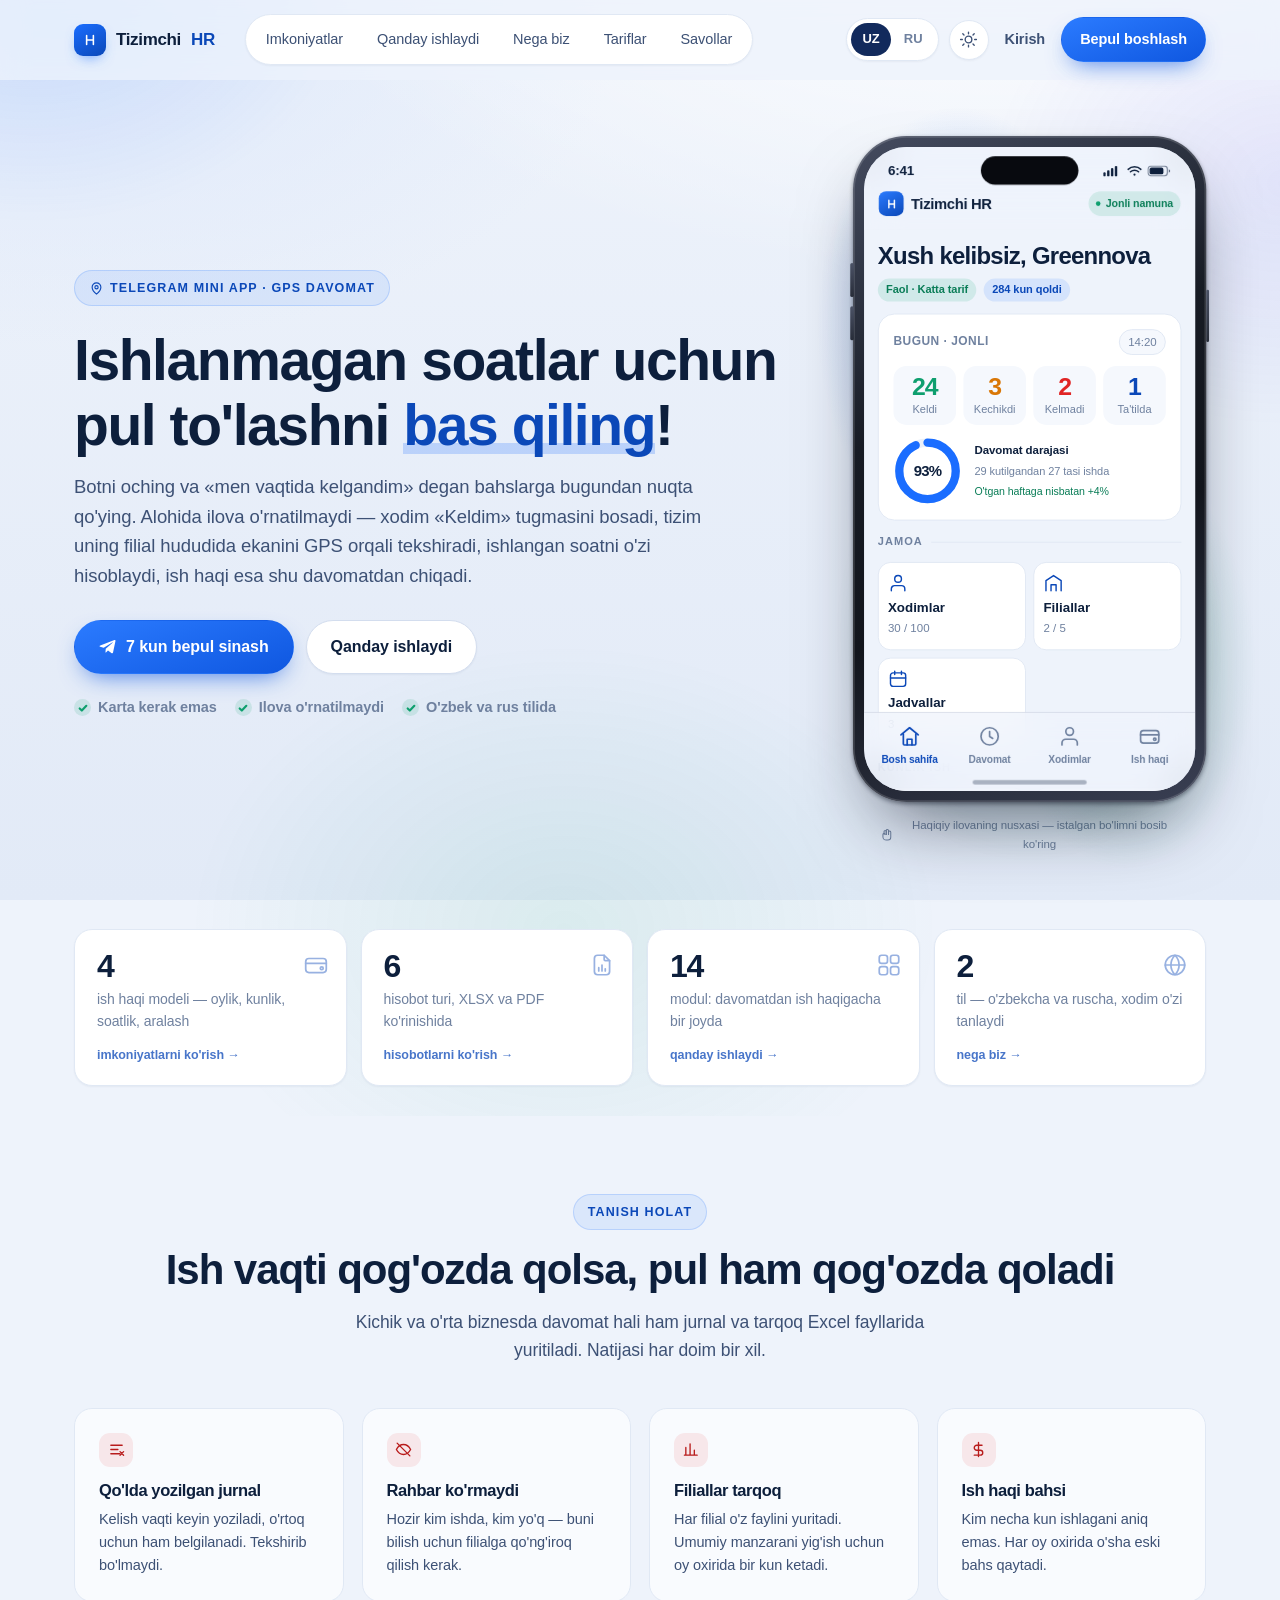
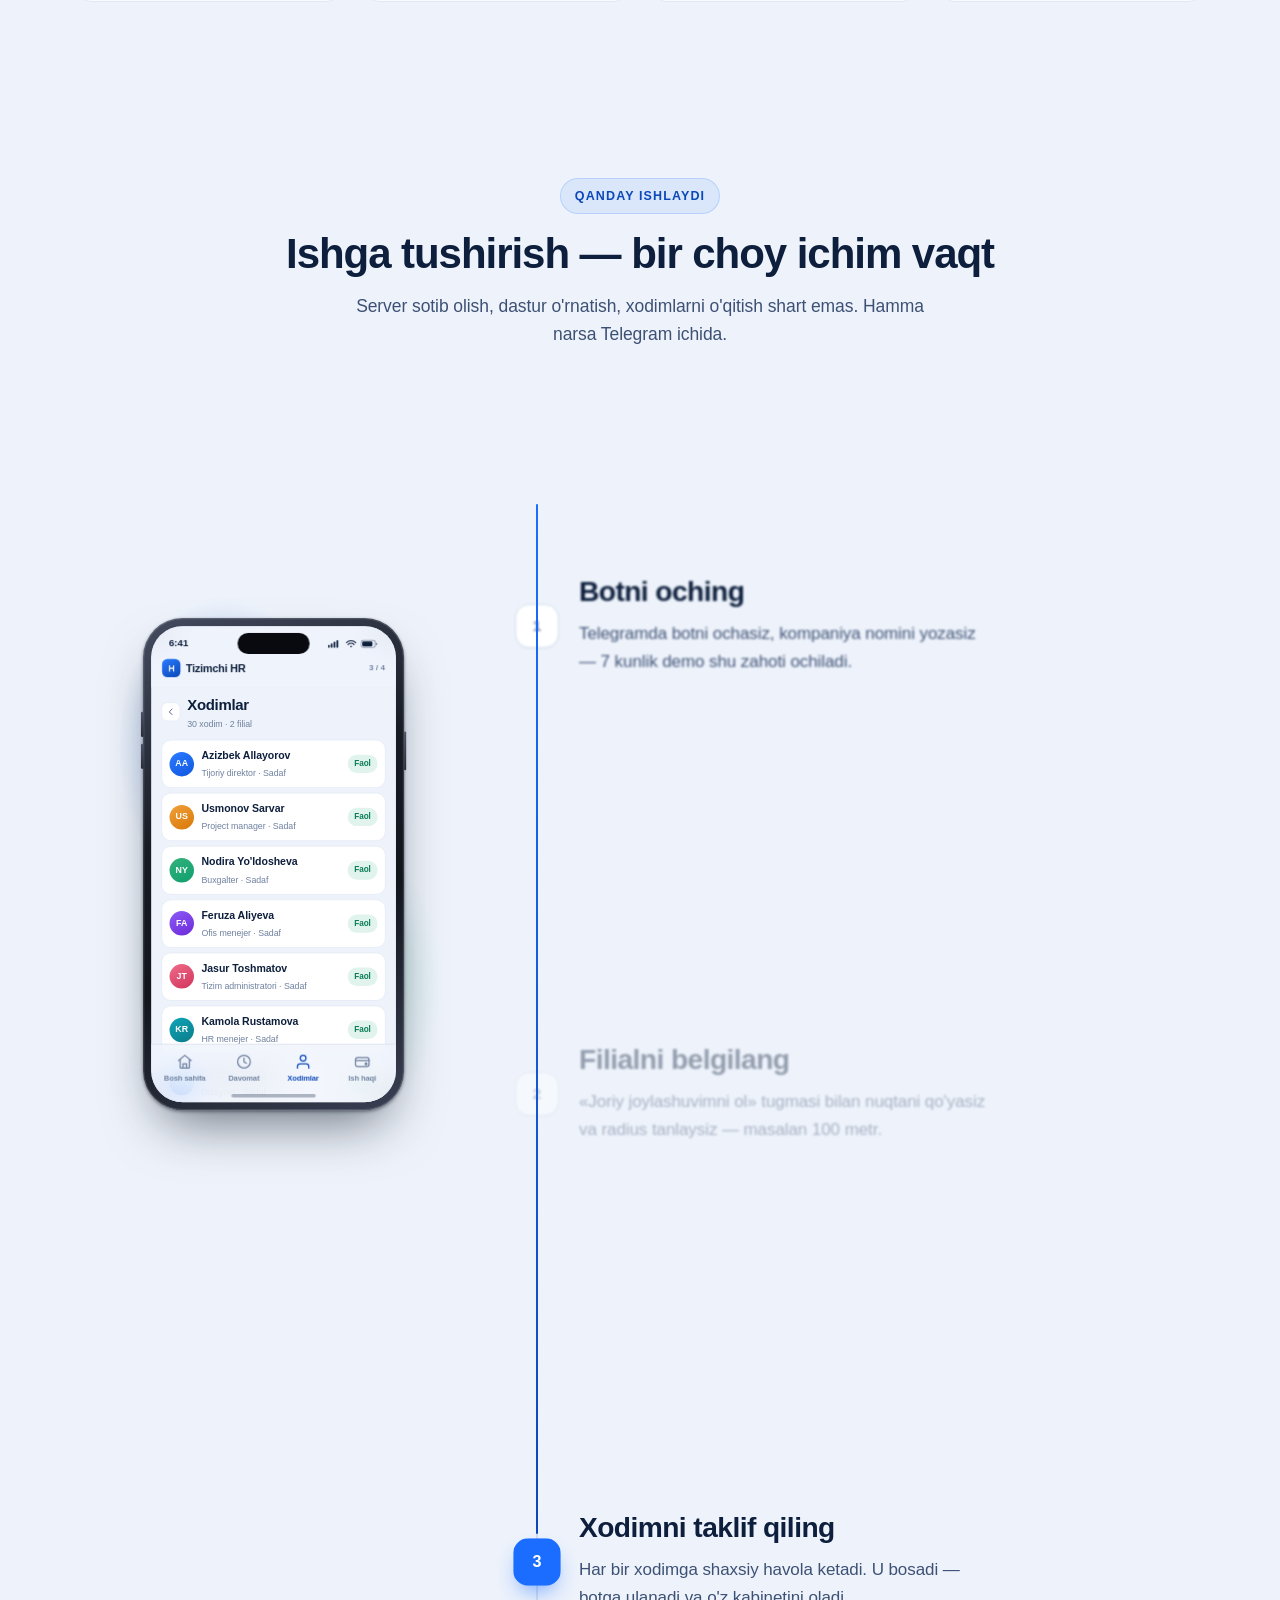
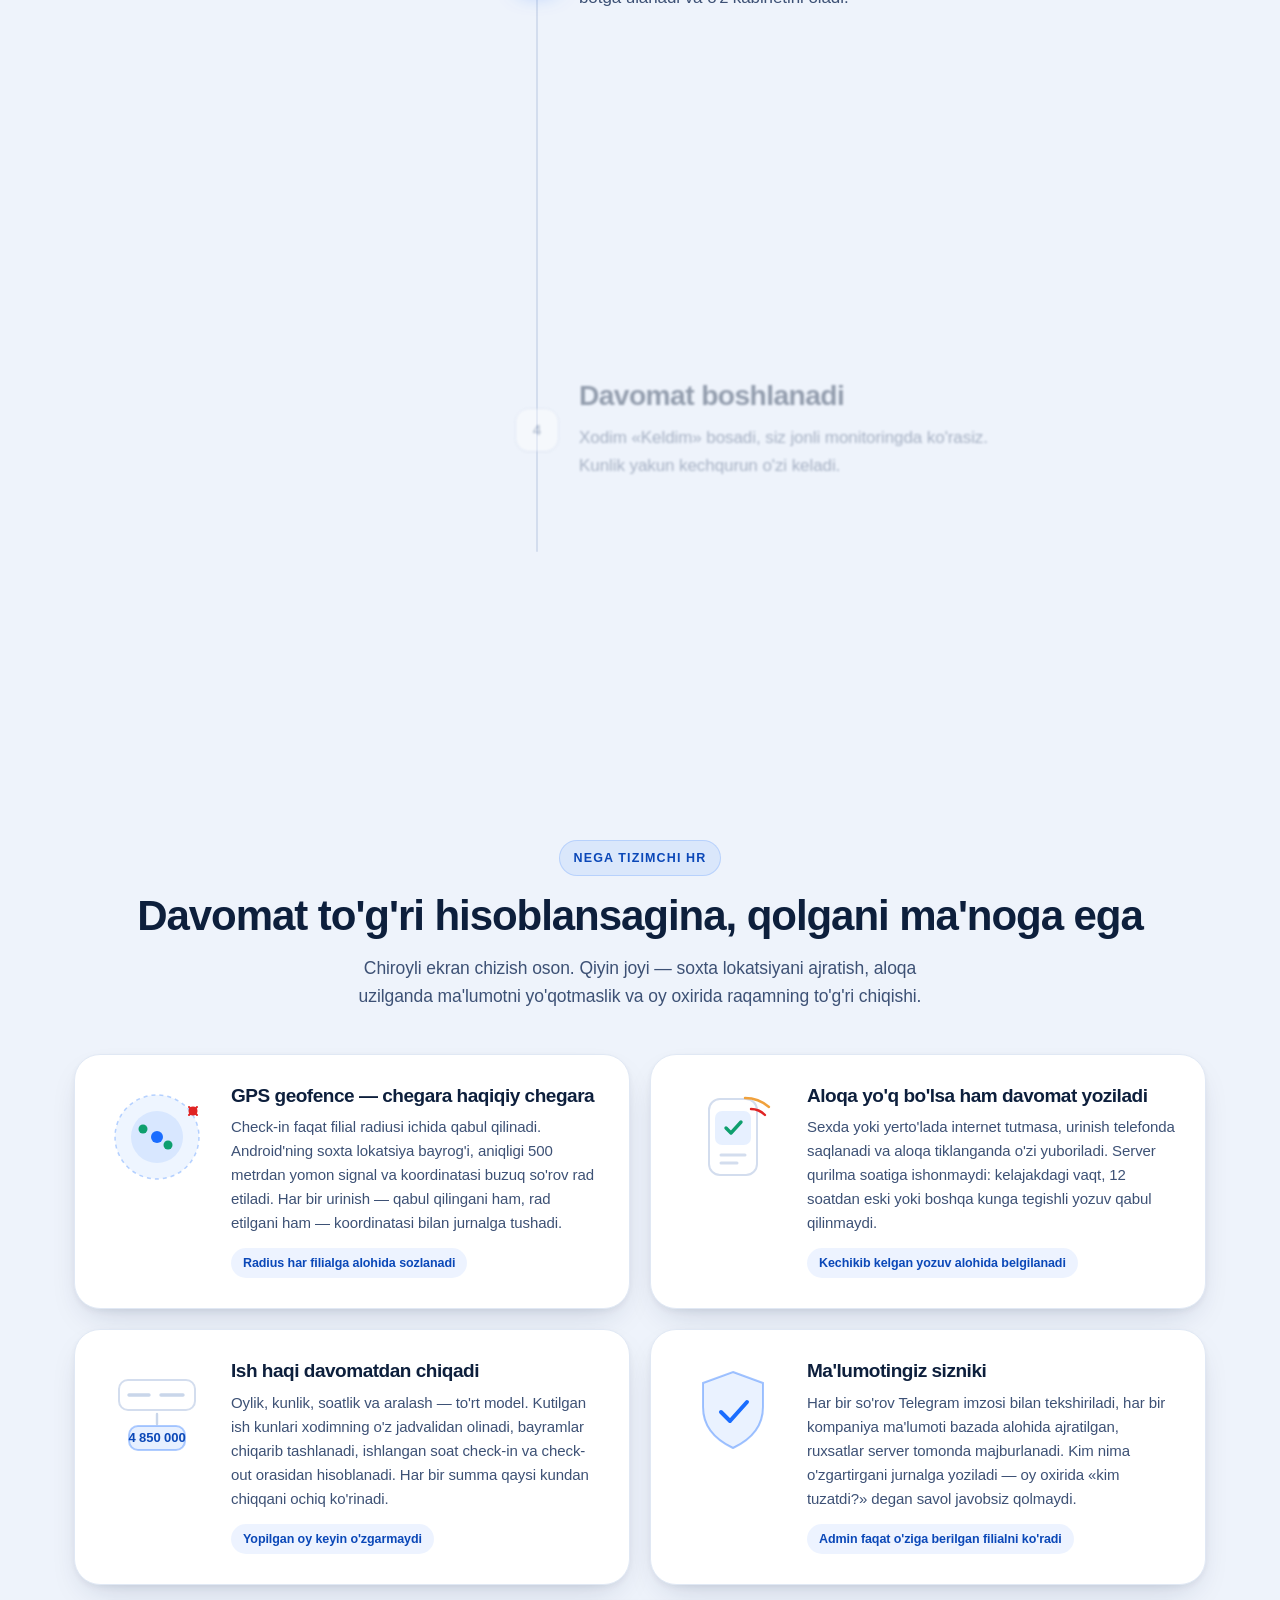
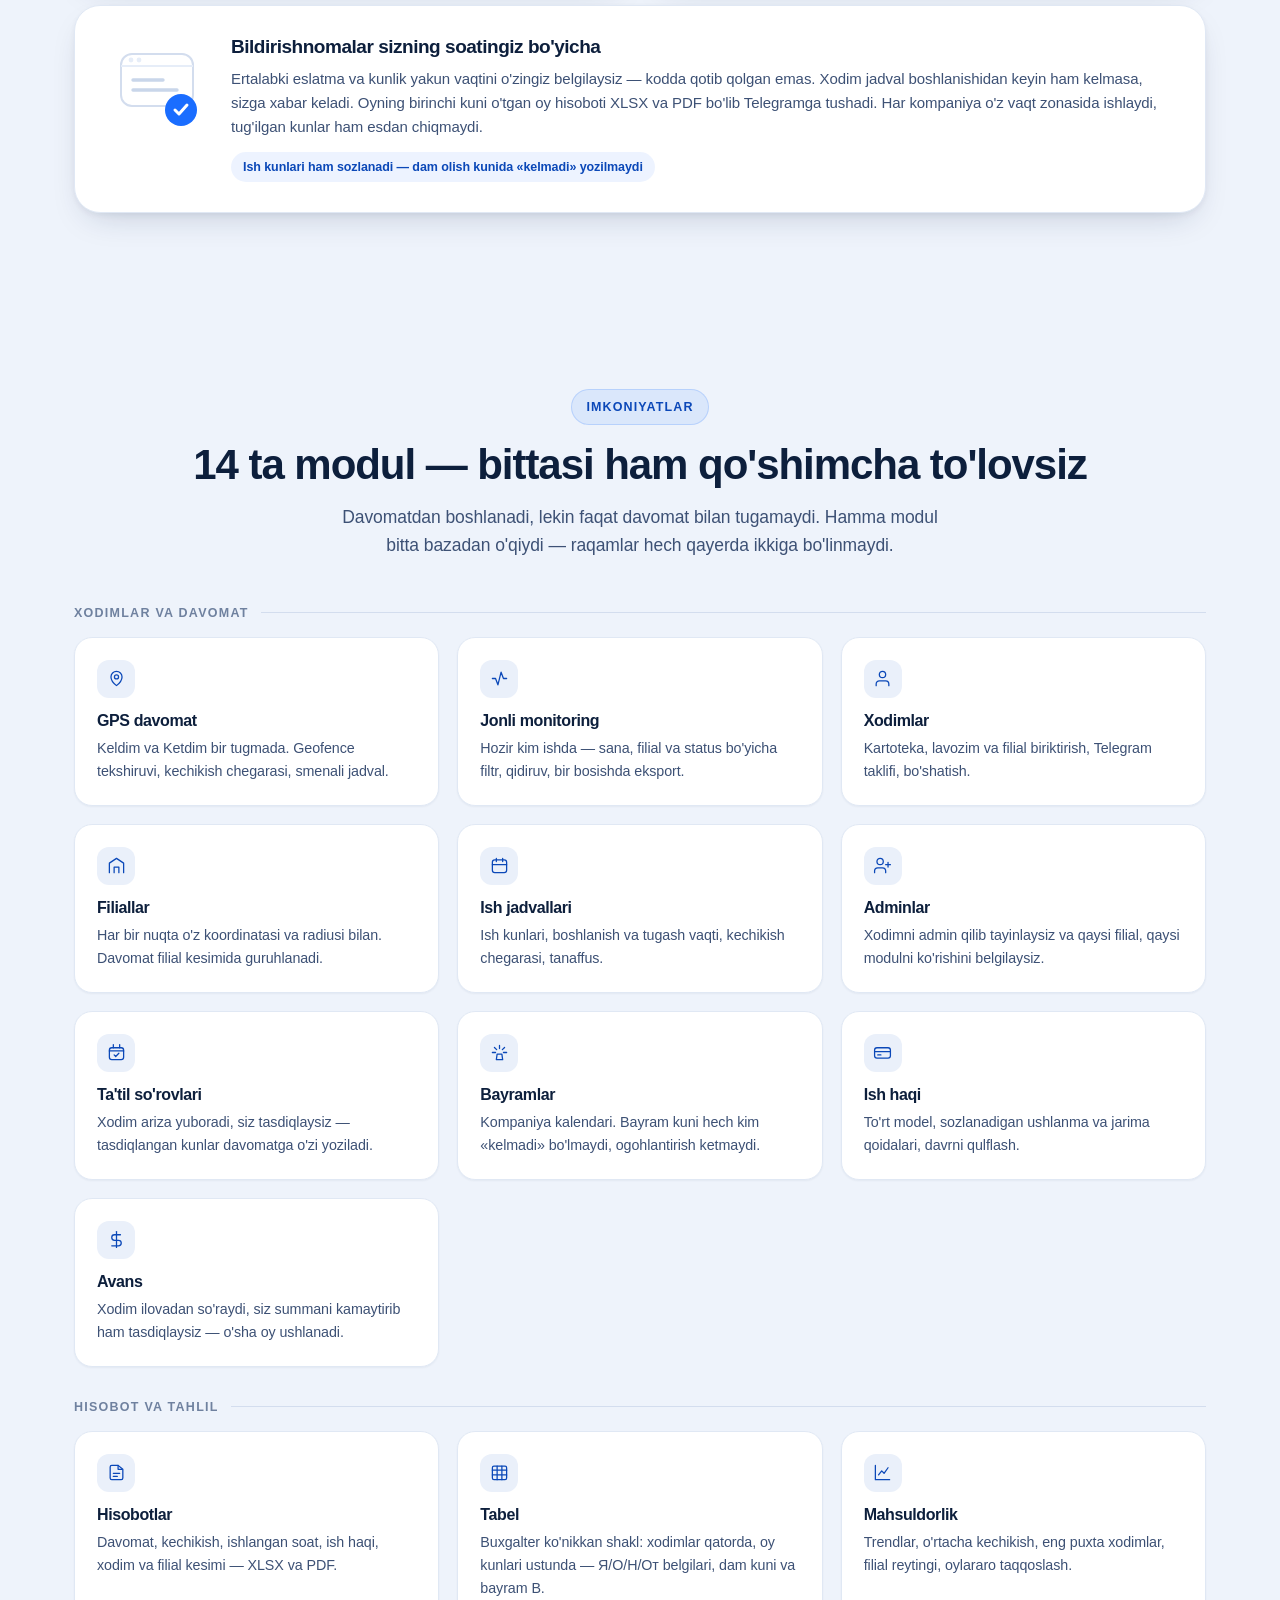
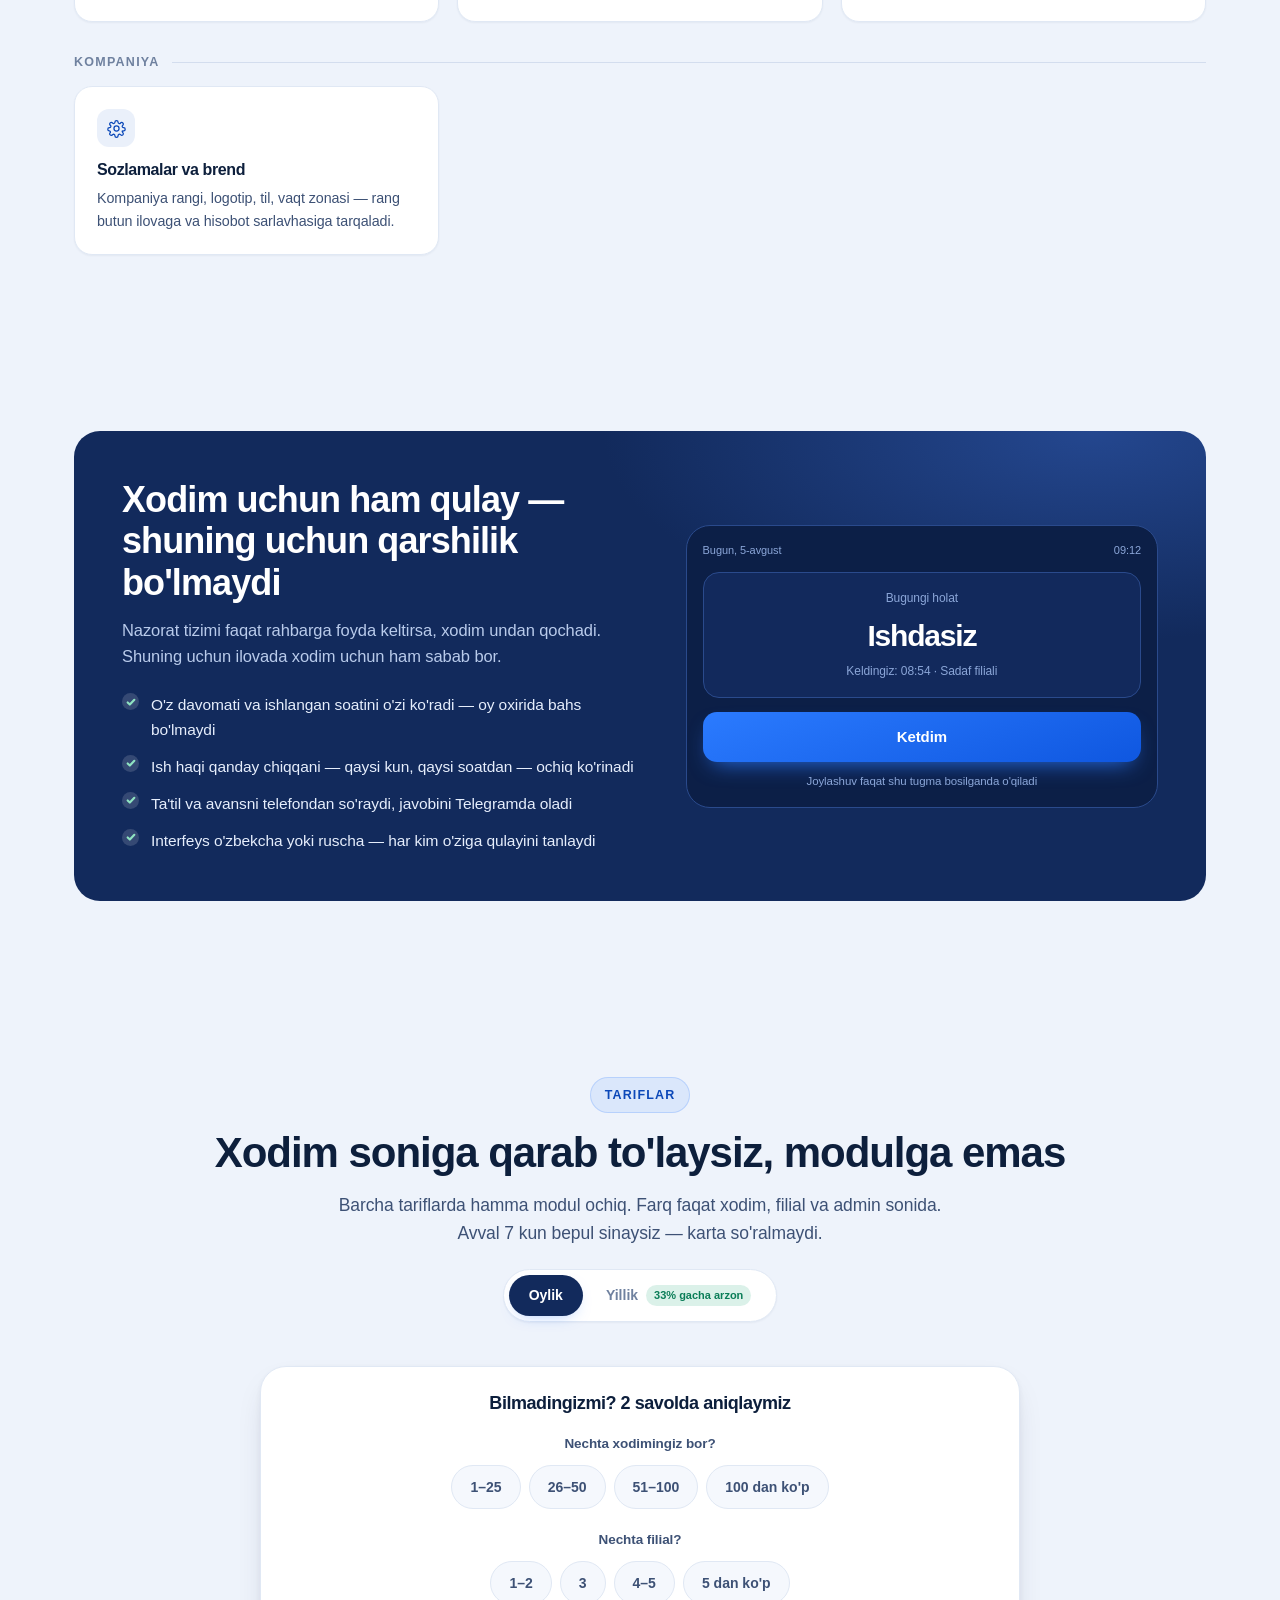
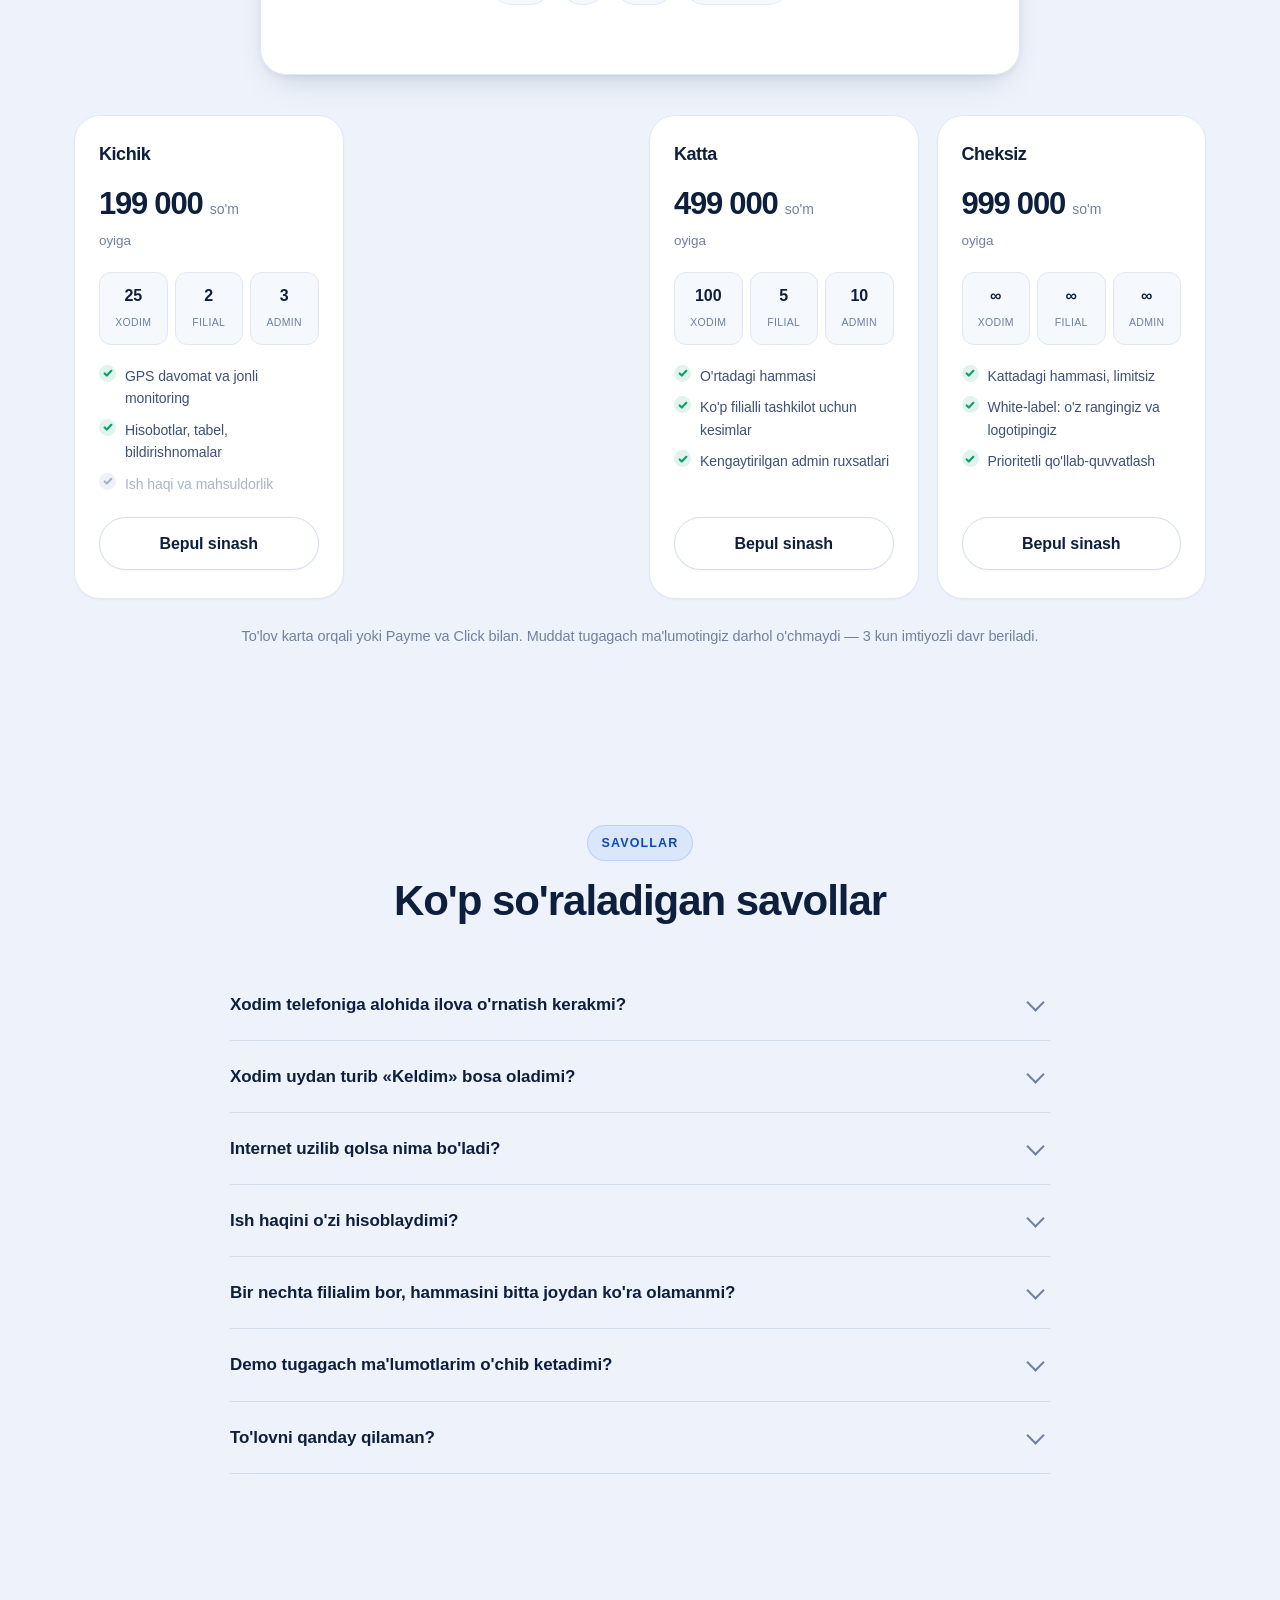
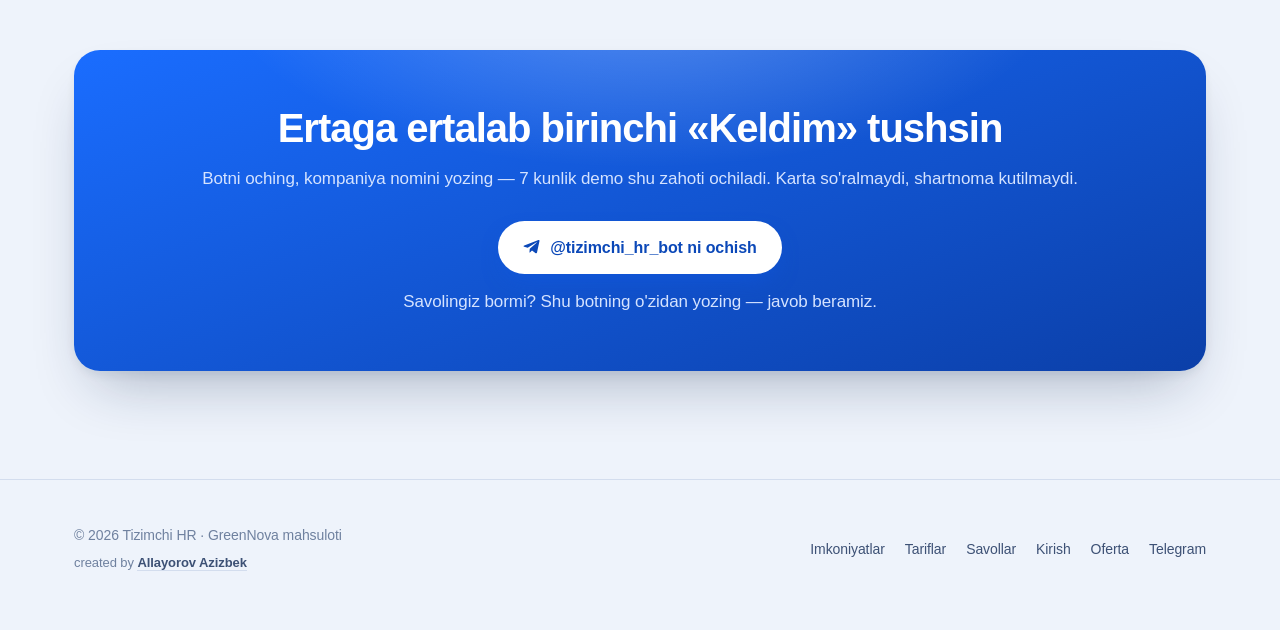
==== commit 665090ef: "Analitika: o'z serverimizdagi hisoblagich va CTA hodisalari Auditdagi eng katta bo'shliq — sayt umum" ====
--- a/index.html
+++ b/index.html
@@ -19,7 +19,20 @@
 <meta name="twitter:card" content="summary_large_image">
 <meta name="theme-color" content="#eef3fb">
 <link rel="canonical" href="https://hrtizimchi.uz/">
+<!-- Ikki til ikkita ALOHIDA manzilda. Ilgari ruscha matn faqat tugma
+     bosilganda paydo bo'lardi, ya'ni qidiruv tizimi uni umuman ko'rmasdi.
+     `/ru/` sahifasini `build.mjs` shu fayldan yasaydi. -->
+<link rel="alternate" hreflang="uz" href="https://hrtizimchi.uz/">
+<link rel="alternate" hreflang="ru" href="https://hrtizimchi.uz/ru/">
+<link rel="alternate" hreflang="x-default" href="https://hrtizimchi.uz/">
 <link rel="apple-touch-icon" href="/apple-touch-icon.png">
+<!-- Tashrif hisoblagichi — O'Z serverimizda (Umami). Cookie ishlatmaydi va
+     ma'lumot uchinchi tomonga chiqmaydi, shuning uchun ogohlantirish
+     banneri ham kerak emas. `data-domains` — lokal sinov va oldindan
+     ko'rish manzillari statistikani ifloslantirmasin. -->
+<script defer src="https://stat.greennova.uz/script.js"
+        data-website-id="f9f63292-e049-454f-b423-c97339bde083"
+        data-domains="hrtizimchi.uz,www.hrtizimchi.uz"></script>
 <link rel="icon" href="data:image/svg+xml,%3Csvg xmlns='http://www.w3.org/2000/svg' viewBox='0 0 32 32'%3E%3Crect width='32' height='32' rx='8' fill='%231a6dff'/%3E%3Cpath d='M10 9v14M22 9v14M10 16h12' stroke='white' stroke-width='2.6' stroke-linecap='round'/%3E%3C/svg%3E">
 
 <style>
@@ -942,6 +955,23 @@
   to  {transform:translateY(-34px) scale(.95); opacity:.45}
 }
 
+/* ---------- telefondagi doimiy chaqiriq ----------
+   Faqat tor ekranda. `env(safe-area-inset-bottom)` — iPhone'dagi pastki
+   chiziq ostiga tushib qolmasin. Sahifa oxiriga qo'shimcha bo'shliq
+   beriladi, aks holda panel futerning oxirgi qatorini yopib qo'yadi. */
+.mcta{display:none}
+@media (max-width:600px){
+  .mcta{position:fixed; left:0; right:0; bottom:0; z-index:65; display:flex; gap:8px;
+    padding:10px 14px calc(10px + env(safe-area-inset-bottom, 0px));
+    background:var(--nav-bg-stuck); backdrop-filter:blur(16px) saturate(150%);
+    -webkit-backdrop-filter:blur(16px) saturate(150%);
+    border-top:1px solid var(--line);
+    transform:translateY(120%); transition:transform .45s var(--ease)}
+  .mcta.on{transform:none}
+  .mcta .btn{flex:1 1 0; min-width:0; padding-left:10px; padding-right:10px}
+  body{padding-bottom:76px}
+}
+
 /* ---------- ekran almashuvi (View Transitions) ----------
    Til va mavzu almashganda brauzer eski/yangi holatning suratini olib,
    oralig'ini o'zi chizadi. Sahifalar orasida ham xuddi shunday
@@ -1164,6 +1194,124 @@
     if (t === 'dark' || t === 'light') document.documentElement.dataset.theme = t;
   } catch(e){}
 })();
+</script>
+<!-- Qidiruv tizimi uchun. Bu blokni `build.mjs` yozadi — qo'lda tegmang. -->
+<script type="application/ld+json" id="schema">
+{
+ "@context": "https://schema.org",
+ "@graph": [
+  {
+   "@type": "Organization",
+   "@id": "https://hrtizimchi.uz/#org",
+   "name": "Tizimchi HR",
+   "url": "https://hrtizimchi.uz/",
+   "logo": "https://hrtizimchi.uz/apple-touch-icon.png",
+   "sameAs": [
+    "https://t.me/tizimchi_hr_bot"
+   ],
+   "parentOrganization": {
+    "@type": "Organization",
+    "name": "GreenNova"
+   }
+  },
+  {
+   "@type": "WebSite",
+   "@id": "https://hrtizimchi.uz/#site",
+   "url": "https://hrtizimchi.uz/",
+   "name": "Tizimchi HR",
+   "inLanguage": "uz",
+   "publisher": {
+    "@id": "https://hrtizimchi.uz/#org"
+   }
+  },
+  {
+   "@type": "SoftwareApplication",
+   "name": "Tizimchi HR",
+   "applicationCategory": "BusinessApplication",
+   "operatingSystem": "Telegram (iOS, Android, Web)",
+   "url": "https://hrtizimchi.uz/",
+   "inLanguage": [
+    "uz",
+    "ru"
+   ],
+   "description": "Xodim Telegramda «Keldim» bosadi — GPS filial hududida ekani tekshiriladi, ishlangan soat o'zi hisoblanadi, ish haqi shundan chiqadi. 7 kun bepul, karta kerak emas.",
+   "provider": {
+    "@id": "https://hrtizimchi.uz/#org"
+   },
+   "offers": {
+    "@type": "AggregateOffer",
+    "priceCurrency": "UZS",
+    "lowPrice": "199000",
+    "highPrice": "999000",
+    "offerCount": 4,
+    "url": "https://hrtizimchi.uz/#tariflar"
+   }
+  },
+  {
+   "@type": "FAQPage",
+   "@id": "https://hrtizimchi.uz/#faq",
+   "inLanguage": "uz",
+   "mainEntity": [
+    {
+     "@type": "Question",
+     "name": "Xodim telefoniga alohida ilova o'rnatish kerakmi?",
+     "acceptedAnswer": {
+      "@type": "Answer",
+      "text": "Yo'q. Hammasi Telegram ichida ishlaydi. Xodim sizdan kelgan havolani bosadi — bot bilan ulanadi va shu zahoti «Keldim» tugmasini ko'radi. Yangi parol, yangi ilova, yangi o'qitish kerak emas."
+     }
+    },
+    {
+     "@type": "Question",
+     "name": "Xodim uydan turib «Keldim» bosa oladimi?",
+     "acceptedAnswer": {
+      "@type": "Answer",
+      "text": "Yo'q. Tugma bosilganda joylashuv o'qiladi va filial radiusidan tashqarida bo'lsa qabul qilinmaydi. Soxta lokatsiya dasturlari ham aniqlanadi. Radiusni har filialga o'zingiz belgilaysiz — masalan katta sex uchun kengroq, kichik do'kon uchun torroq."
+     }
+    },
+    {
+     "@type": "Question",
+     "name": "Internet uzilib qolsa nima bo'ladi?",
+     "acceptedAnswer": {
+      "@type": "Answer",
+      "text": "Urinish telefonda saqlanib turadi va aloqa tiklanishi bilan o'zi yuboriladi. Vaqt esa xodim bosgan payt bo'yicha yoziladi, yuborilgan payt bo'yicha emas. Shu bilan birga server juda eski yoki kelajakdagi yozuvni qabul qilmaydi."
+     }
+    },
+    {
+     "@type": "Question",
+     "name": "Ish haqini o'zi hisoblaydimi?",
+     "acceptedAnswer": {
+      "@type": "Answer",
+      "text": "Ha. Oylik, kunlik, soatlik va aralash modellardan birini tanlaysiz. Tizim xodimning jadvalidan kutilgan ish kunlarini oladi, bayramlarni chiqarib tashlaydi, ishlangan soatni davomatdan hisoblaydi. Kelmagan kun ushlanadimi, ta'til to'lanadimi, kechikishga jarima bormi — buni siz sozlaysiz."
+     }
+    },
+    {
+     "@type": "Question",
+     "name": "Bir nechta filialim bor, hammasini bitta joydan ko'ra olamanmi?",
+     "acceptedAnswer": {
+      "@type": "Answer",
+      "text": "Ha. Davomat filial bo'yicha guruhlanadi va har biriga alohida foiz chiqadi. Har filialga alohida admin tayinlab, unga faqat o'z filialini ko'rish huquqini berishingiz mumkin."
+     }
+    },
+    {
+     "@type": "Question",
+     "name": "Demo tugagach ma'lumotlarim o'chib ketadimi?",
+     "acceptedAnswer": {
+      "@type": "Answer",
+      "text": "Yo'q. Demo tugagach 3 kunlik imtiyozli davr boshlanadi, undan keyin ham ma'lumot saqlanib qoladi — faqat yangi yozuv qo'shish to'xtaydi. To'lov qilganingizdan keyin hammasi joyida turgan bo'ladi."
+     }
+    },
+    {
+     "@type": "Question",
+     "name": "To'lovni qanday qilaman?",
+     "acceptedAnswer": {
+      "@type": "Answer",
+      "text": "Karta orqali o'tkazib, chekni botga yuborasiz — biz tasdiqlaymiz va obuna darhol yoqiladi. Yoki Payme va Click orqali to'g'ridan-to'g'ri to'laysiz, u holda tasdiqlash ham avtomatik bo'ladi."
+     }
+    }
+   ]
+  }
+ ]
+}
 </script>
 </head>
 <body>
@@ -1193,12 +1341,12 @@
         <svg class="sun" viewBox="0 0 24 24" aria-hidden="true"><circle cx="12" cy="12" r="4.2"/><path d="M12 2.6v2.2M12 19.2v2.2M4.2 12H2M22 12h-2.2M6.3 6.3 4.8 4.8M19.2 19.2l-1.5-1.5M17.7 6.3l1.5-1.5M4.8 19.2l1.5-1.5"/></svg>
         <svg class="moon" viewBox="0 0 24 24" aria-hidden="true"><path d="M20.5 14.6A8.6 8.6 0 0 1 9.4 3.5a8.6 8.6 0 1 0 11.1 11.1Z"/></svg>
       </button>
-      <a class="btn btn-s btn-sm nav-consult" href="https://t.me/azizbekallayorov?text=Men%20sizga%20hr-bot%20bo%27yicha%20yozyapman" target="_blank" rel="noopener" data-i18n="nav.help">Maslahat olish</a>
+      <a data-umami-event="maslahat-nav" class="btn btn-s btn-sm nav-consult" href="https://t.me/azizbekallayorov?text=Men%20sizga%20hr-bot%20bo%27yicha%20yozyapman" target="_blank" rel="noopener" data-i18n="nav.help">Maslahat olish</a>
       <!-- Mavjud mijoz uchun. Ataylab «Bepul boshlash» dan oldin va
            ko'rinishi bo'yicha soddaroq: yangi mijoz uchun asosiy amal
            baribir ro'yxatdan o'tish. -->
-      <a class="nav-login" href="/panel/kirish" data-i18n="nav.login">Kirish</a>
-      <a class="btn btn-p btn-sm" href="https://t.me/tizimchi_hr_bot" data-i18n="nav.cta">Bepul boshlash</a>
+      <a data-umami-event="kirish-nav" class="nav-login" href="/panel/kirish" data-i18n="nav.login">Kirish</a>
+      <a data-umami-event="bot-nav" class="btn btn-p btn-sm" href="https://t.me/tizimchi_hr_bot" data-i18n="nav.cta">Bepul boshlash</a>
     </div>
   </div>
 </header>
@@ -1222,7 +1370,7 @@
       <h1><span data-i18n="h.t1">Ishlanmagan soatlar uchun pul to'lashni</span> <em data-i18n="h.t2">bas qiling</em><span data-i18n="h.t3">!</span></h1>
       <p class="lede" data-i18n="h.sub">Botni oching va «men vaqtida kelgandim» degan bahslarga bugundan nuqta qo'ying. Alohida ilova o'rnatilmaydi — xodim «Keldim» tugmasini bosadi, tizim uning filial hududida ekanini GPS orqali tekshiradi, ishlangan soatni o'zi hisoblaydi, ish haqi esa shu davomatdan chiqadi.</p>
       <div class="hero-cta">
-        <a class="btn btn-p" href="https://t.me/tizimchi_hr_bot">
+        <a data-umami-event="bot-hero" class="btn btn-p" href="https://t.me/tizimchi_hr_bot">
           <svg width="18" height="18" viewBox="0 0 24 24" fill="currentColor" aria-hidden="true"><path d="M21.9 4.3 18.7 19.4c-.2 1.1-.9 1.3-1.8.8l-4.9-3.6-2.4 2.3c-.3.3-.5.5-1 .5l.4-5 9.1-8.2c.4-.4-.1-.6-.6-.2L6.3 13.1 1.5 11.6c-1-.3-1-1 .2-1.5L20.6 2.8c.9-.3 1.6.2 1.3 1.5z"/></svg>
           <span data-i18n="h.cta1">7 kun bepul sinash</span>
         </a>
@@ -1620,7 +1768,7 @@
       <div class="res" id="picker-res" aria-live="polite">
         <div class="name" id="picker-name"></div>
         <p class="why" id="picker-why"></p>
-        <a class="btn btn-p btn-sm" href="https://t.me/tizimchi_hr_bot" data-i18n="pk.cta">Shu tarifni 7 kun bepul sinash</a>
+        <a data-umami-event="bot-tanlagich" class="btn btn-p btn-sm" href="https://t.me/tizimchi_hr_bot" data-i18n="pk.cta">Shu tarifni 7 kun bepul sinash</a>
       </div>
     </div>
 
@@ -1640,7 +1788,7 @@
           <li><i class="tick"><svg viewBox="0 0 12 12"><path d="M2 6.5 4.6 9 10 3.4"/></svg></i><span data-i18n="pr.f2">Hisobotlar, tabel, bildirishnomalar</span></li>
           <li class="off"><i class="tick"><svg viewBox="0 0 12 12"><path d="M2 6.5 4.6 9 10 3.4"/></svg></i><span data-i18n="pr.f3">Ish haqi va mahsuldorlik</span></li>
         </ul>
-        <a class="btn btn-s" href="https://t.me/tizimchi_hr_bot" data-i18n="pr.cta">Bepul sinash</a>
+        <a data-umami-event="bot-tarif-kichik" class="btn btn-s" href="https://t.me/tizimchi_hr_bot" data-i18n="pr.cta">Bepul sinash</a>
       </div>
 
       <div class="plan hot">
@@ -1659,7 +1807,7 @@
           <li><i class="tick"><svg viewBox="0 0 12 12"><path d="M2 6.5 4.6 9 10 3.4"/></svg></i><span data-i18n="pr.f5">Ish haqi: 4 model, avans, davrni qulflash</span></li>
           <li><i class="tick"><svg viewBox="0 0 12 12"><path d="M2 6.5 4.6 9 10 3.4"/></svg></i><span data-i18n="pr.f6">Mahsuldorlik va reytinglar</span></li>
         </ul>
-        <a class="btn btn-p" href="https://t.me/tizimchi_hr_bot" data-i18n="pr.cta">Bepul sinash</a>
+        <a data-umami-event="bot-tarif-orta" class="btn btn-p" href="https://t.me/tizimchi_hr_bot" data-i18n="pr.cta">Bepul sinash</a>
       </div>
 
       <div class="plan">
@@ -1677,7 +1825,7 @@
           <li><i class="tick"><svg viewBox="0 0 12 12"><path d="M2 6.5 4.6 9 10 3.4"/></svg></i><span data-i18n="pr.f8">Ko'p filialli tashkilot uchun kesimlar</span></li>
           <li><i class="tick"><svg viewBox="0 0 12 12"><path d="M2 6.5 4.6 9 10 3.4"/></svg></i><span data-i18n="pr.f9">Kengaytirilgan admin ruxsatlari</span></li>
         </ul>
-        <a class="btn btn-s" href="https://t.me/tizimchi_hr_bot" data-i18n="pr.cta">Bepul sinash</a>
+        <a data-umami-event="bot-tarif-katta" class="btn btn-s" href="https://t.me/tizimchi_hr_bot" data-i18n="pr.cta">Bepul sinash</a>
       </div>
 
       <div class="plan">
@@ -1695,7 +1843,7 @@
           <li><i class="tick"><svg viewBox="0 0 12 12"><path d="M2 6.5 4.6 9 10 3.4"/></svg></i><span data-i18n="pr.f11">White-label: o'z rangingiz va logotipingiz</span></li>
           <li><i class="tick"><svg viewBox="0 0 12 12"><path d="M2 6.5 4.6 9 10 3.4"/></svg></i><span data-i18n="pr.f12">Prioritetli qo'llab-quvvatlash</span></li>
         </ul>
-        <a class="btn btn-s" href="https://t.me/tizimchi_hr_bot" data-i18n="pr.cta">Bepul sinash</a>
+        <a data-umami-event="bot-tarif-cheksiz" class="btn btn-s" href="https://t.me/tizimchi_hr_bot" data-i18n="pr.cta">Bepul sinash</a>
       </div>
     </div>
 
@@ -1735,7 +1883,7 @@
     <div class="cta-band">
       <h2 data-i18n="c.title">Ertaga ertalab birinchi «Keldim» tushsin</h2>
       <p data-i18n="c.sub">Botni oching, kompaniya nomini yozing — 7 kunlik demo shu zahoti ochiladi. Karta so'ralmaydi, shartnoma kutilmaydi.</p>
-      <a class="btn btn-p" href="https://t.me/tizimchi_hr_bot">
+      <a data-umami-event="bot-yakun" class="btn btn-p" href="https://t.me/tizimchi_hr_bot">
         <svg width="18" height="18" viewBox="0 0 24 24" fill="currentColor" aria-hidden="true"><path d="M21.9 4.3 18.7 19.4c-.2 1.1-.9 1.3-1.8.8l-4.9-3.6-2.4 2.3c-.3.3-.5.5-1 .5l.4-5 9.1-8.2c.4-.4-.1-.6-.6-.2L6.3 13.1 1.5 11.6c-1-.3-1-1 .2-1.5L20.6 2.8c.9-.3 1.6.2 1.3 1.5z"/></svg>
         <span data-i18n="c.btn">@tizimchi_hr_bot ni ochish</span>
       </a>
@@ -1745,6 +1893,16 @@
 </section>
 
 </main>
+
+<!-- Telefonda doimiy chaqiriq. Paneldagi tugma tor ekranda yashiriladi,
+     ya'ni sahifa o'rtasidagi mehmon oldida hech qanday tugma qolmasdi.
+     Hero'dan pastga surilgach chiqadi, yakuniy chaqiriq bloki
+     ko'ringanda esa yashiriladi — ikkita bir xil tugma yonma-yon
+     turmasin. Sinfni JS qo'yadi. -->
+<div class="mcta" id="mcta">
+  <a data-umami-event="bot-mobil" class="btn btn-p btn-sm" href="https://t.me/tizimchi_hr_bot" data-i18n="nav.cta">Bepul boshlash</a>
+  <a data-umami-event="maslahat-mobil" class="btn btn-s btn-sm" href="https://t.me/azizbekallayorov?text=Men%20sizga%20hr-bot%20bo%27yicha%20yozyapman" target="_blank" rel="noopener" data-i18n="nav.help">Maslahat olish</a>
+</div>
 
 <footer>
   <div class="wrap foot">
@@ -1756,18 +1914,30 @@
       <a href="#savollar" data-i18n="nav.q">Savollar</a>
       <!-- Telefonda yuqoridagi «Kirish» yashiringan — mavjud mijoz uni
            shu yerdan topadi -->
-      <a href="/panel/kirish" data-i18n="nav.login">Kirish</a>
+      <a data-umami-event="kirish-futer" href="/panel/kirish" data-i18n="nav.login">Kirish</a>
       <!-- To'lov tizimlari (Payme, Click) xizmat shartlari sahifasini
            talab qiladi va uni saytdan topa olishi kerak -->
       <a href="/oferta.html" data-i18n="nav.offer">Oferta</a>
-      <a href="https://t.me/tizimchi_hr_bot">Telegram</a>
+      <a data-umami-event="bot-futer" href="https://t.me/tizimchi_hr_bot">Telegram</a>
     </nav>
   </div>
 </footer>
 
 <script>
 /* ---------- til almashtirish: HTML da o'zbekcha, bu yerda faqat ruscha ---------- */
-var RU = {
+/* Bu sahifaning tili va IKKINCHI til lug'ati.
+   `build.mjs` /ru/ sahifasini yasaganda ikkalasini ham almashtiradi:
+   u yerda `BASE_LANG='ru'` bo'ladi va bu obyektga o'zbekcha matn tushadi.
+   Shu sababli ikkala qatorning ko'rinishi qat'iy — tegmang. */
+var BASE_LANG = 'uz'; /* BUILD:base */
+var OTHER = { /* BUILD:other */
+  /* Sahifaning boshidagi matnlar. Ular `data-i18n` bilan belgilanmagan
+     (ular <head> ichida), lekin tarjima BIR JOYDA tursin — /ru/ sahifasini
+     yasaganda `build.mjs` shu kalitlarni oladi. */
+  'meta.title':'Tizimchi HR — GPS-учёт рабочего времени и зарплата в Telegram',
+  'meta.desc':'Сотрудник нажимает «Пришёл» в Telegram — система проверяет по GPS, что он на территории филиала, сама считает отработанные часы, из них выходит зарплата. 7 дней бесплатно, карта не нужна.',
+  'meta.ogdesc':'Приложение устанавливать не нужно. GPS-геозона, живой мониторинг, автоматические отчёты и зарплата — всё внутри Telegram. 7 дней бесплатно, карта не нужна.',
+
   'm.demo':'Живое демо','m.hint':'Копия настоящего приложения — нажмите любой раздел',
   'nav.f':'Возможности','nav.h':'Как работает','nav.w':'Почему мы','nav.p':'Тарифы','nav.q':'Вопросы',
   'nav.cta':'Начать бесплатно','nav.help':'Консультация','nav.login':'Вход',
@@ -1890,21 +2060,37 @@
 
 (function(){
   var els = document.querySelectorAll('[data-i18n]');
-  var UZ = {};
-  els.forEach(function(el){ UZ[el.getAttribute('data-i18n')] = el.innerHTML; });
+  /* Sahifada YOZILGAN matn — shu sahifaning o'z tili. Uni lug'atda
+     yuritish shart emas, HTML ning o'zi manba. `OTHER` esa ikkinchi
+     til: /ru/ sahifasida u o'zbekchaga aylanadi (`build.mjs`). */
+  var SELF = {};
+  els.forEach(function(el){ SELF[el.getAttribute('data-i18n')] = el.innerHTML; });
+  /* Sarlavha ham tilga ergashadi — brauzer yorlig'ida bir tilda,
+     sahifada boshqa tilda turmasin */
+  var SELF_TITLE = document.title;
+
+  function marks(lang){
+    document.querySelectorAll('.lang button').forEach(function(b){
+      b.setAttribute('aria-pressed', String(b.dataset.lang === lang));
+    });
+  }
 
   function apply(lang){
-    var dict = lang === 'ru' ? RU : UZ;
+    var dict = (lang === BASE_LANG) ? SELF : OTHER;
     els.forEach(function(el){
       var k = el.getAttribute('data-i18n');
       var v = dict[k];
       if (v !== undefined) el.innerHTML = v;
     });
     document.documentElement.lang = lang;
-    document.querySelectorAll('.lang button').forEach(function(b){
-      b.setAttribute('aria-pressed', String(b.dataset.lang === lang));
-    });
+    document.title = (lang === BASE_LANG) ? SELF_TITLE : (OTHER['meta.title'] || SELF_TITLE);
+    marks(lang);
     try { localStorage.setItem('tizimchi-lang', lang); } catch(e){}
+    /* Manzil ham matnga ergashadi. Shunda havolani ulashgan odam aynan
+       o'zi ko'rgan tildagi sahifani ochadi, qidiruv tizimi esa har tilni
+       o'z manzilida ko'radi. `pushState` emas — orqaga tugmasi til
+       tarixini kovlab yurmasin. */
+    try { history.replaceState(null, '', lang === 'ru' ? '/ru/' : '/'); } catch(e){}
     /* Demo telefonlar ham shu zahoti qayta chizilsin. Hodisa ATAYLAB
        shu yerda — tugma bosilishida emas: shunda butun sahifa BITTA
        qadamda o'zgaradi va ekran almashuvi uni yaxlit suratga oladi. */
@@ -1934,10 +2120,18 @@
     });
   });
 
-  var saved;
-  try { saved = localStorage.getItem('tizimchi-lang'); } catch(e){}
-  if (!saved) saved = (navigator.language || '').slice(0,2) === 'ru' ? 'ru' : 'uz';
-  if (saved === 'ru') apply('ru');
+  /* Saqlangan tanlov FAQAT bosh manzilda ishlaydi. `/ru/` ni ochgan odam
+     tilni allaqachon aniq aytdi — bir marta «UZ» bosgani uchun uni
+     ruscha izlab kelgan joyida o'zbekchaga o'girib yuborish xato bo'lardi.
+     Ya'ni manzil tanlovdan ustun. */
+  if (BASE_LANG === 'uz') {
+    var saved;
+    try { saved = localStorage.getItem('tizimchi-lang'); } catch(e){}
+    if (!saved) saved = (navigator.language || '').slice(0,2) === 'ru' ? 'ru' : 'uz';
+    if (saved === 'ru') apply('ru'); else marks('uz');
+  } else {
+    marks(BASE_LANG);
+  }
 
   /* oylik / yillik */
   document.body.dataset.cycle = 'month';
@@ -2046,6 +2240,29 @@
     document.addEventListener('mouseleave', function(){ glow.classList.remove('on'); });
   }
 
+  /* ---------- telefondagi doimiy chaqiriq ----------
+     Hero'dagi tugmalar ekrandan chiqqach paydo bo'ladi va yakuniy
+     chaqiriq bloki ko'ringanda yana yashiriladi: bir ekranda ikkita
+     bir xil tugma turishi mehmonni ikkilantiradi. */
+  (function(){
+    var bar = document.getElementById('mcta');
+    if (!bar || !('IntersectionObserver' in window)) return;
+    var hero = document.querySelector('.hero-cta');
+    var band = document.querySelector('.cta-band');
+    if (!hero) return;
+
+    var heroOut = false, bandIn = false;
+    function sync(){ bar.classList.toggle('on', heroOut && !bandIn); }
+
+    new IntersectionObserver(function(e){
+      heroOut = !e[0].isIntersecting; sync();
+    }, {threshold:0}).observe(hero);
+
+    if (band) new IntersectionObserver(function(e){
+      bandIn = e[0].isIntersecting; sync();
+    }, {threshold:0.25}).observe(band);
+  })();
+
   /* ---------- navigatsiyada joriy bo'lim ----------
      Qaysi bo'lim ekranning yuqori uchdan birida bo'lsa, o'sha havola
      ostiga kapsula suriladi. Bir vaqtda bir nechta bo'lim yo'lakda
@@ -2362,6 +2579,6 @@
 </script>
 <!-- Jonli demo — hero'dagi maketni ishlaydigan ilovaga aylantiradi.
      Alohida fayl: index.html allaqachon katta, demo esa mustaqil mantiq. -->
-<script src="/demo.js" defer></script>
+<script src="/demo.js?v=bf9d213bde" defer></script>
 </body>
 </html>
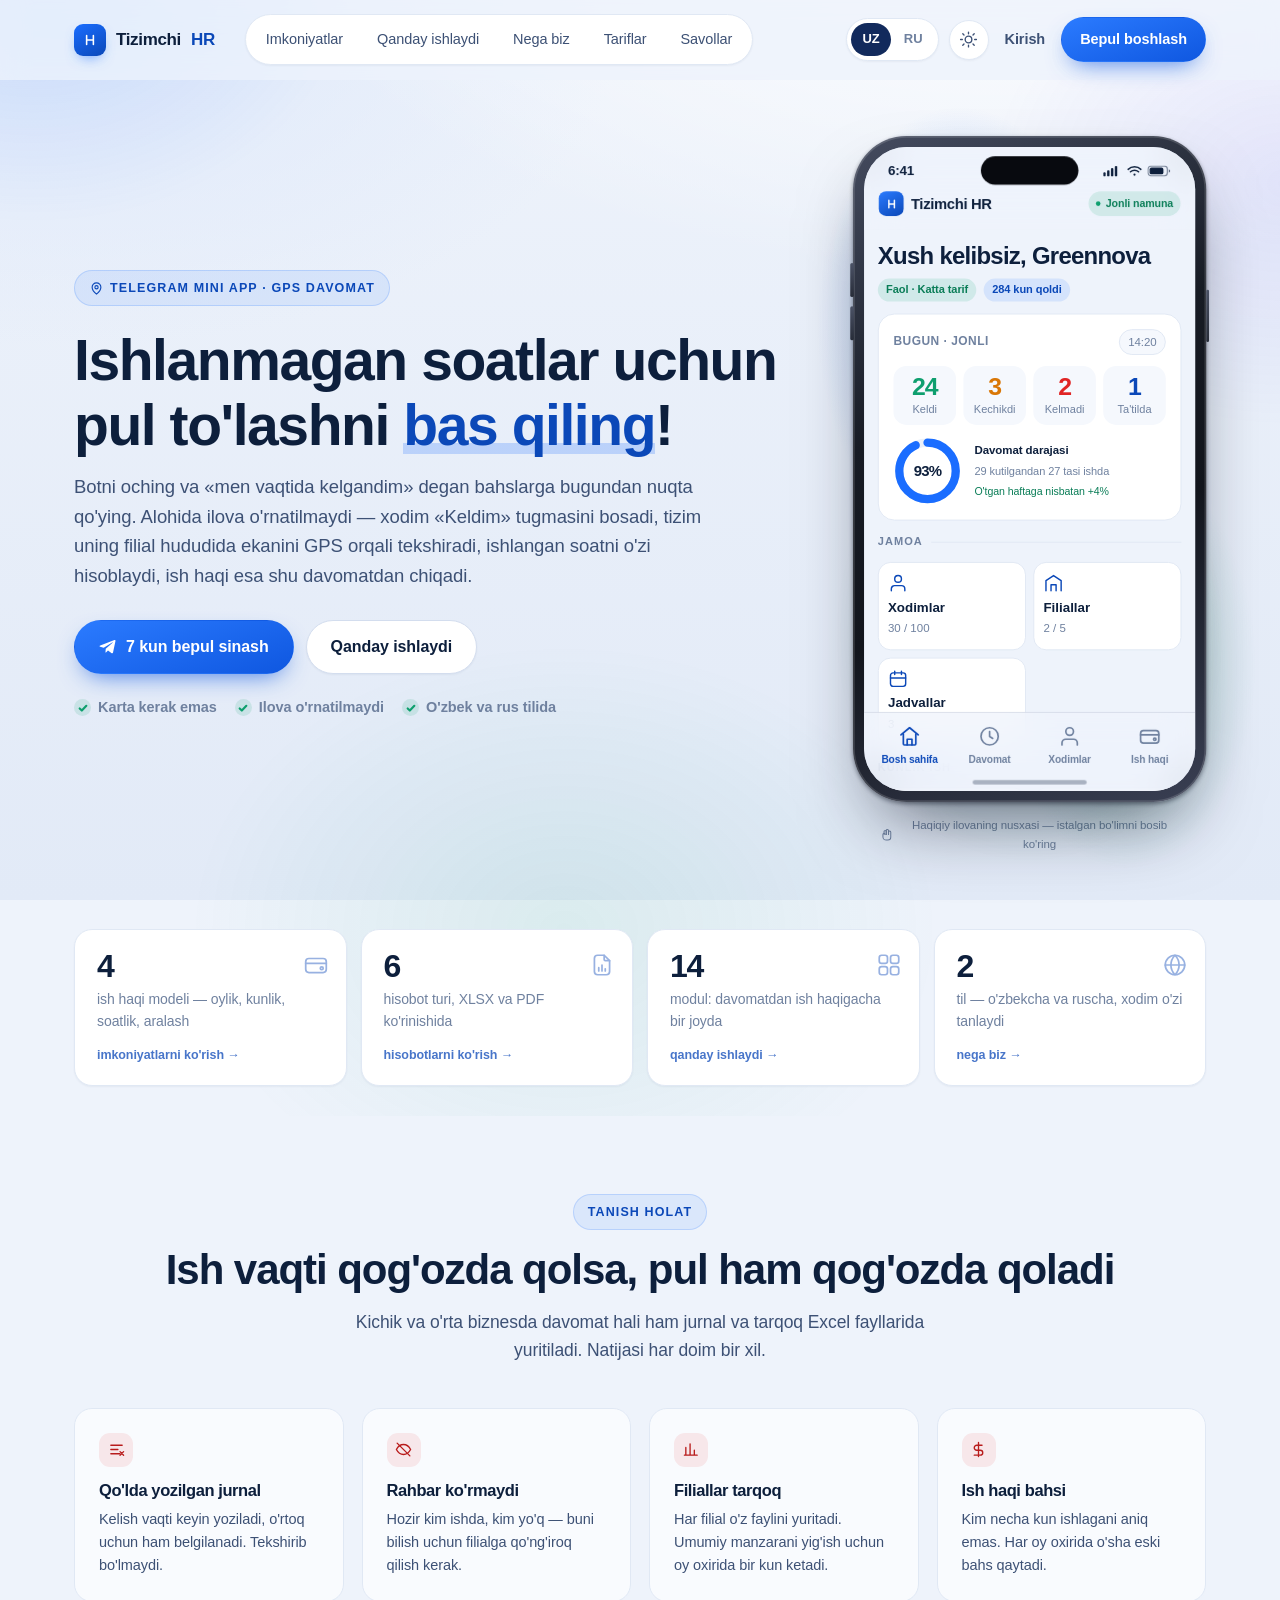
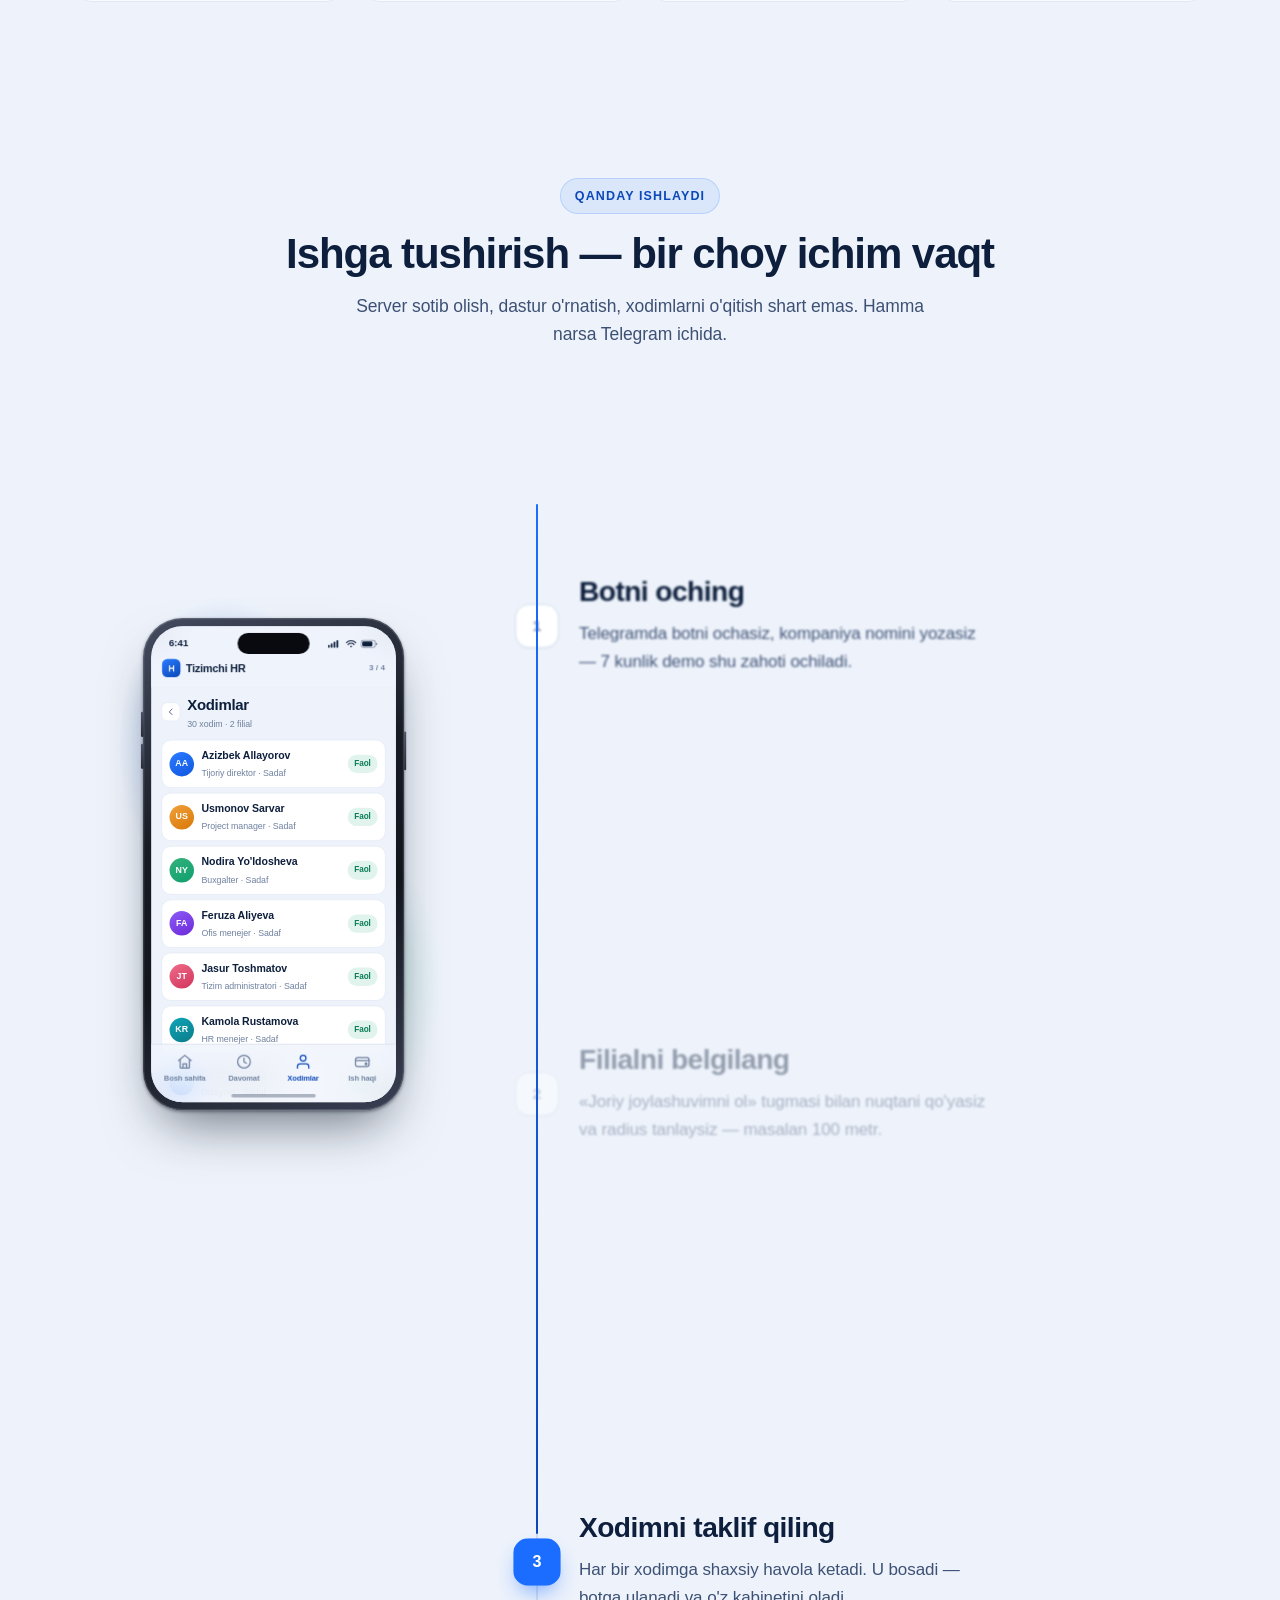
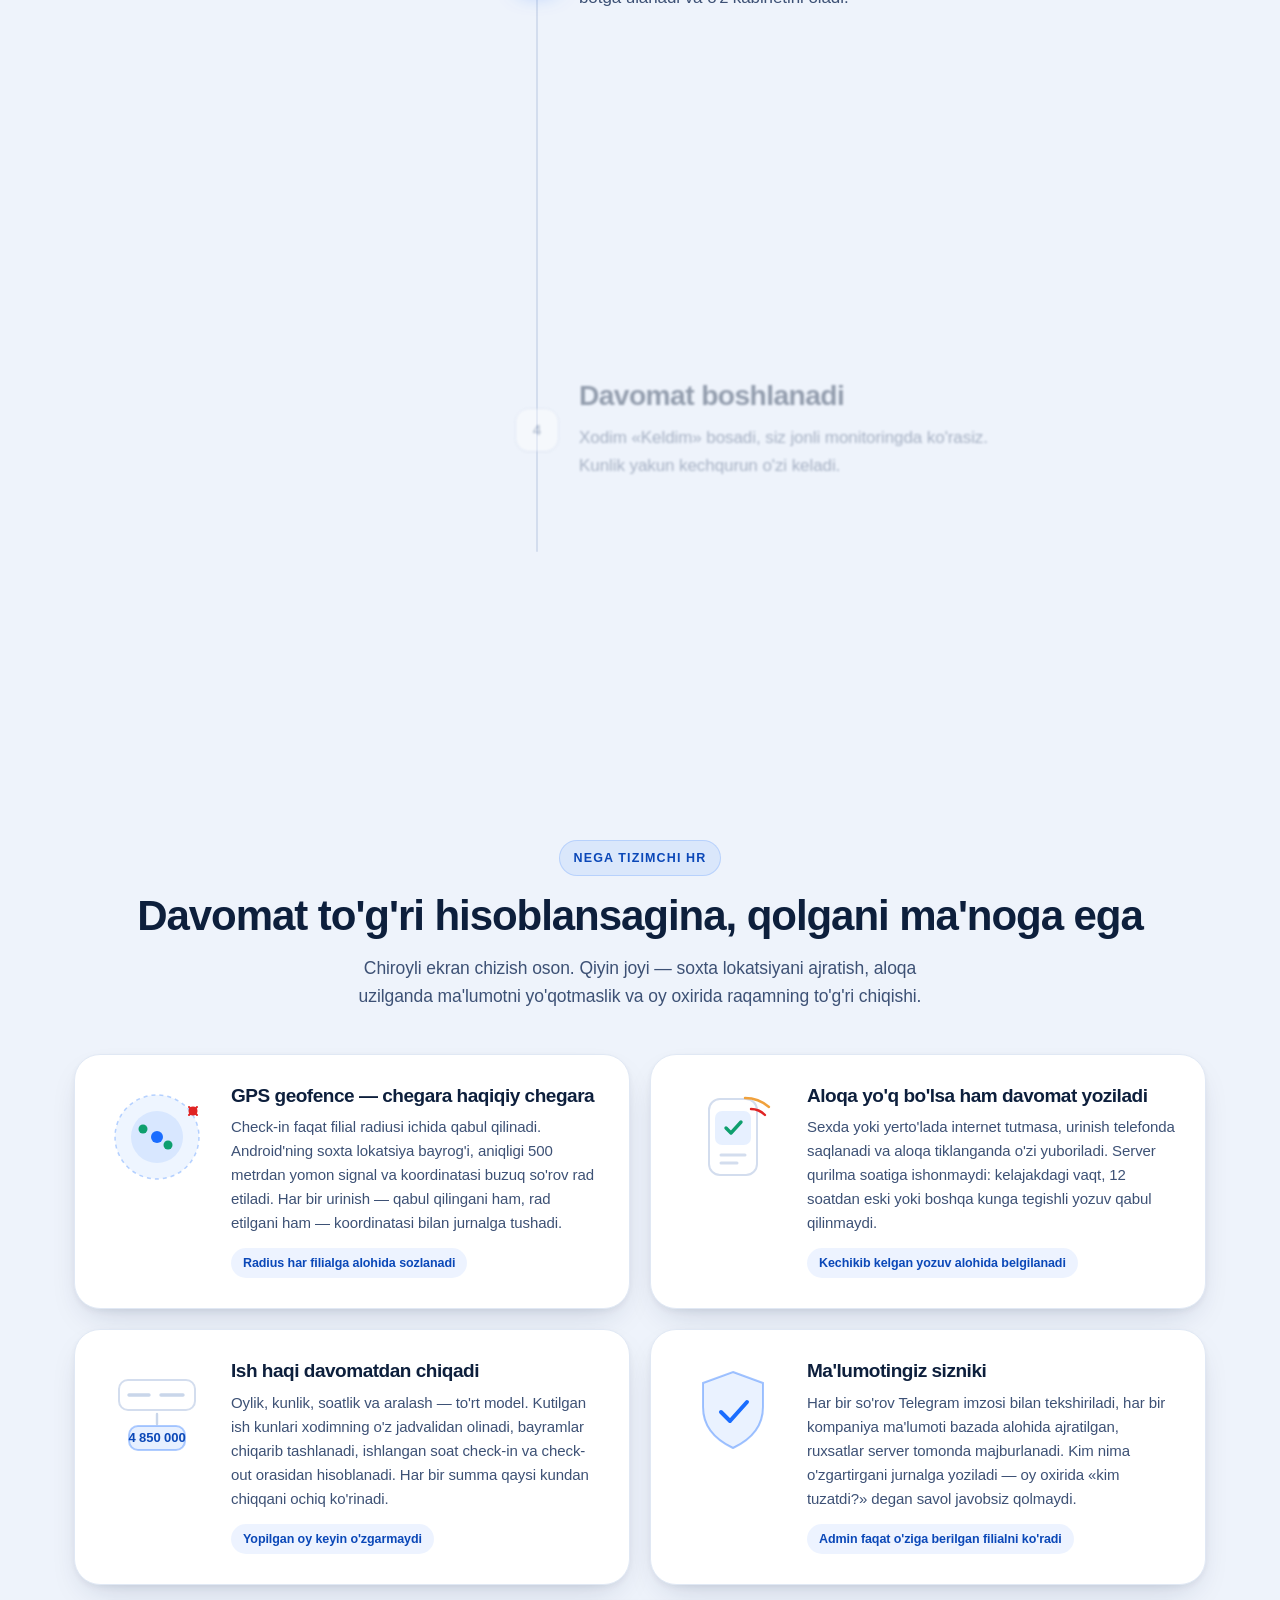
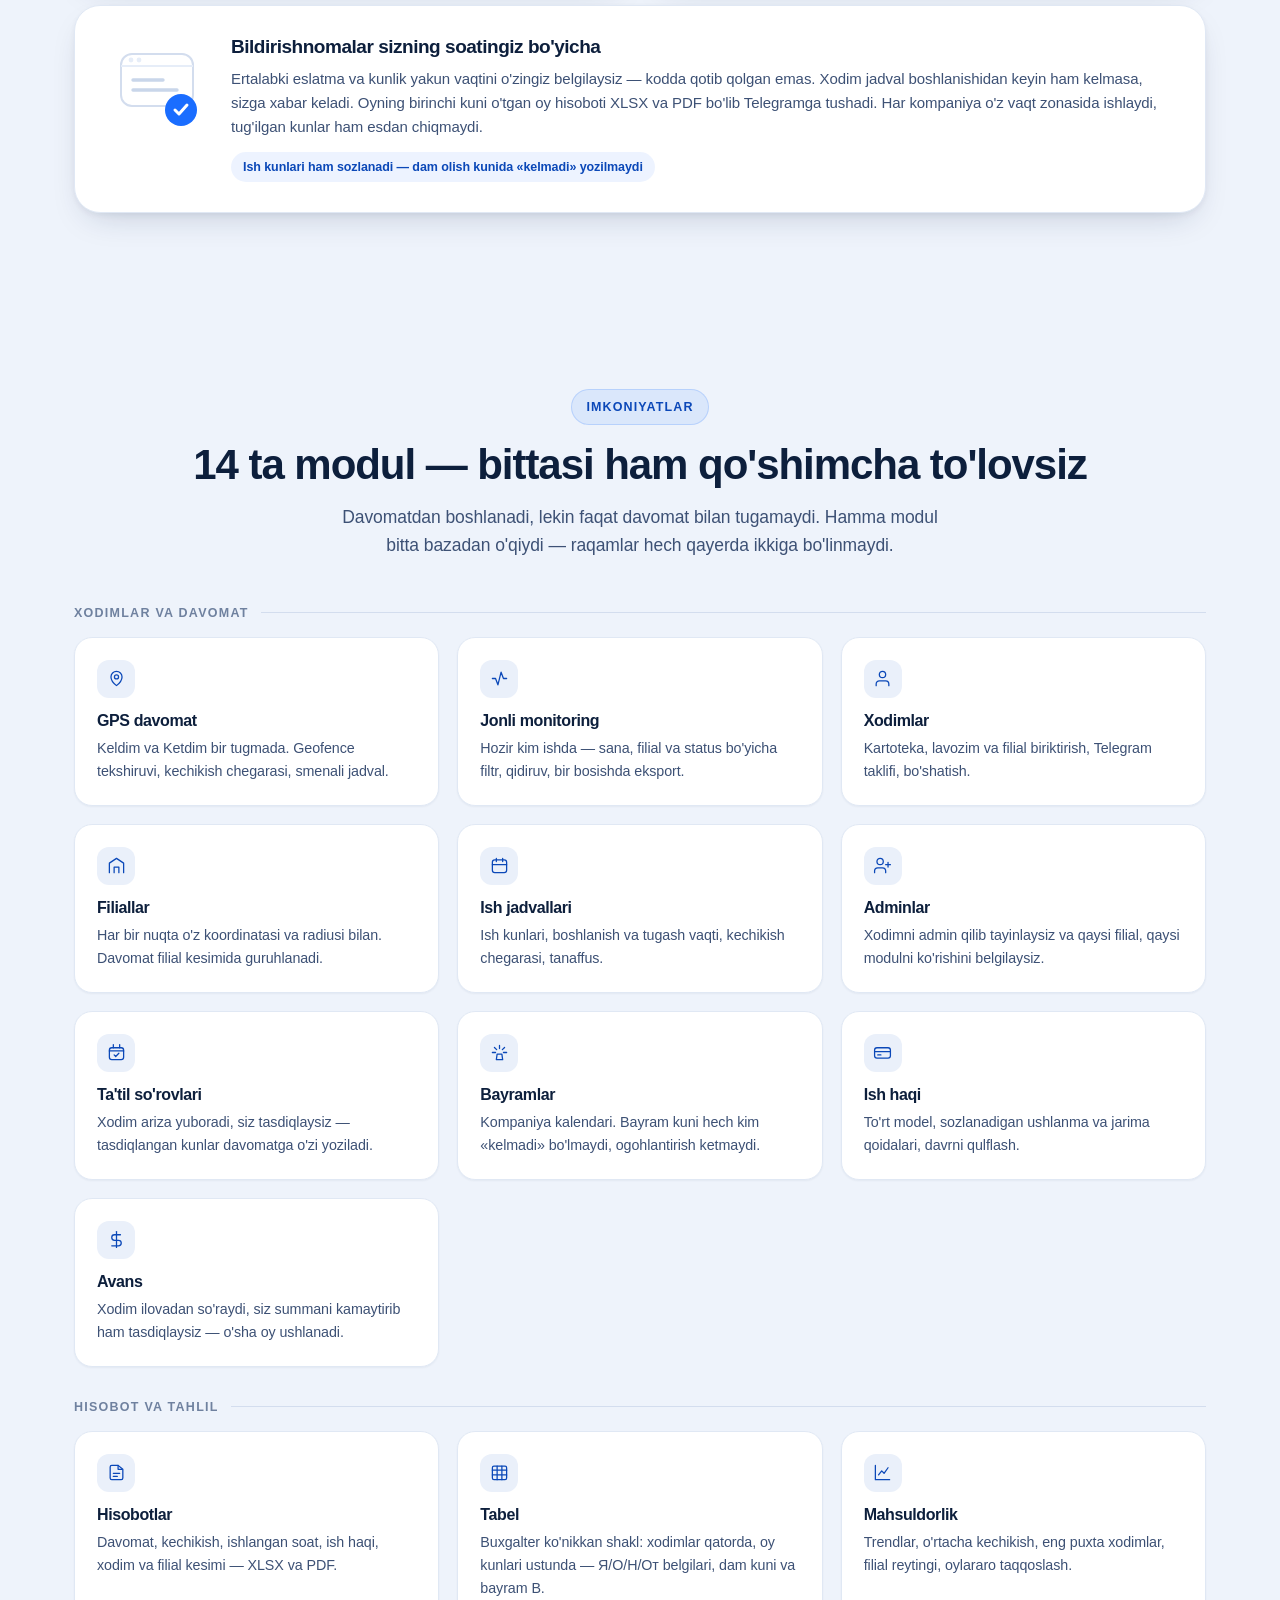
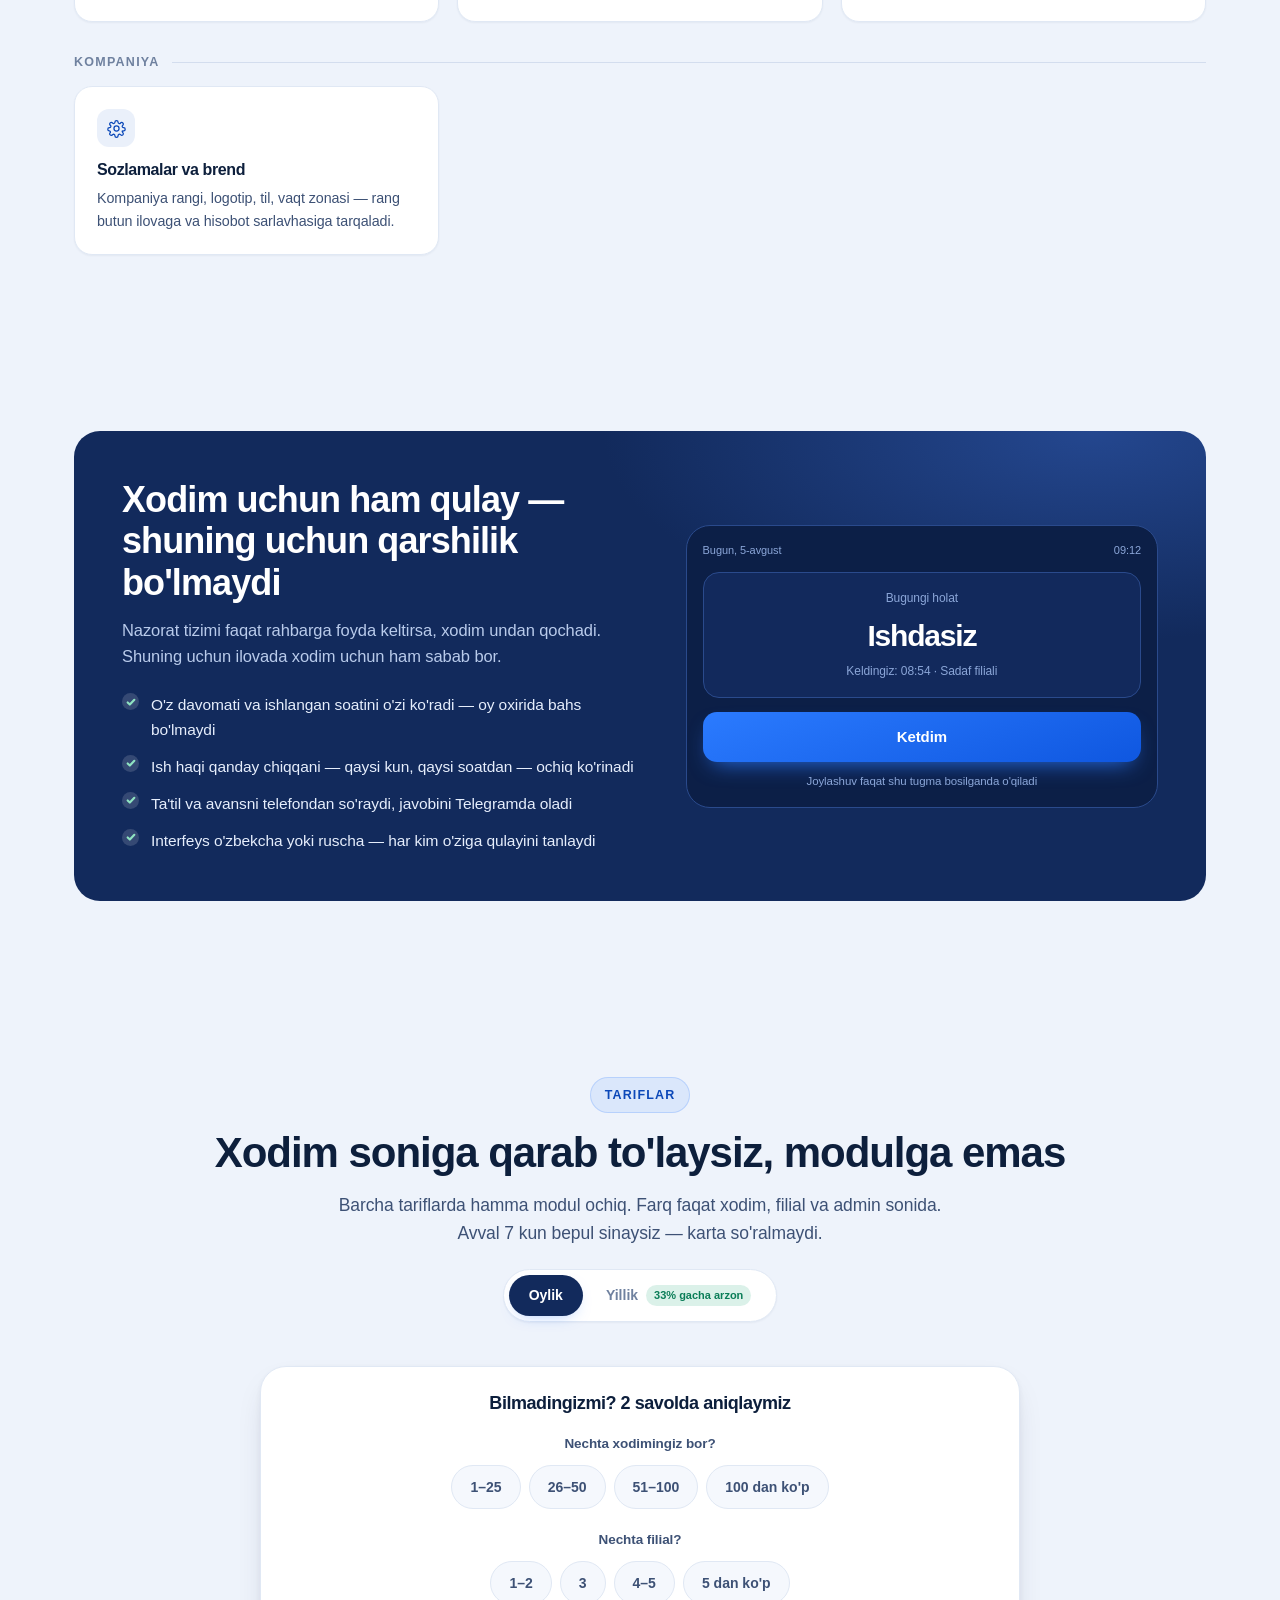
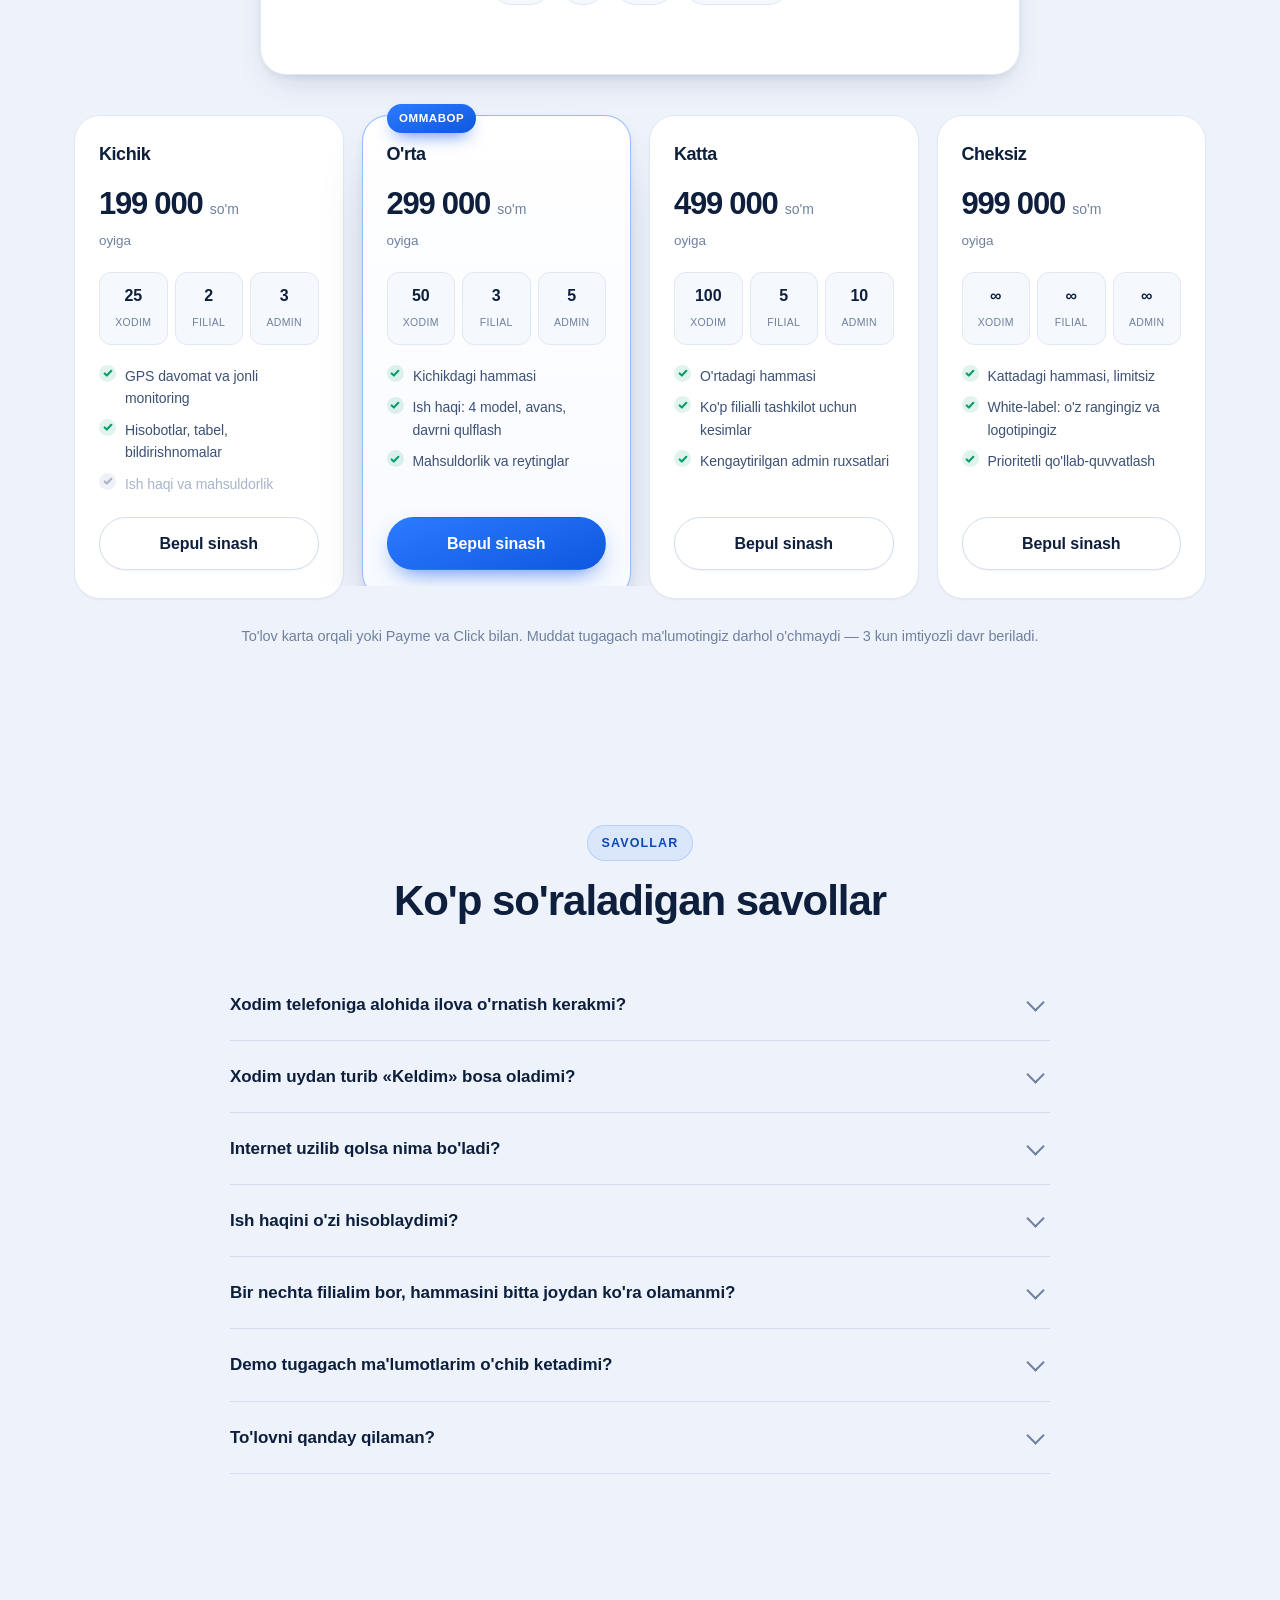
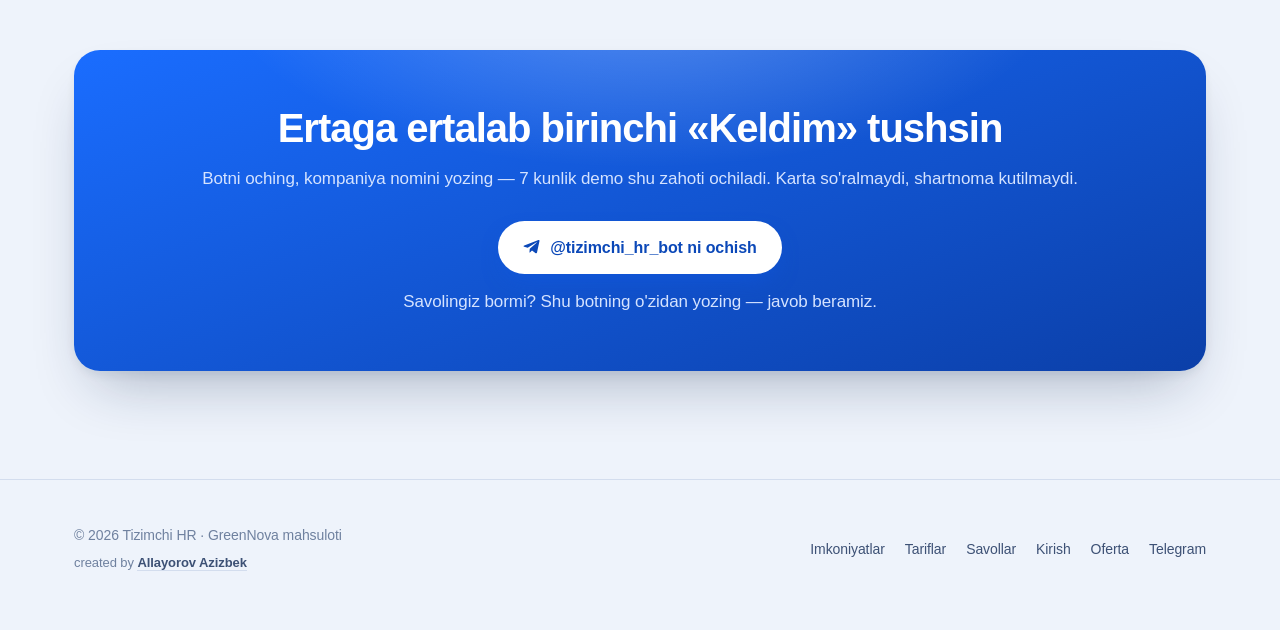
==== commit 2794e9c9: "Hisoblagich o'z domenimizdan uzatiladi (/u/), boshqa domendan emas Skript stat.greennova.uz dan yukl" ====
--- a/index.html
+++ b/index.html
@@ -29,8 +29,11 @@
 <!-- Tashrif hisoblagichi — O'Z serverimizda (Umami). Cookie ishlatmaydi va
      ma'lumot uchinchi tomonga chiqmaydi, shuning uchun ogohlantirish
      banneri ham kerak emas. `data-domains` — lokal sinov va oldindan
-     ko'rish manzillari statistikani ifloslantirmasin. -->
-<script defer src="https://stat.greennova.uz/script.js"
+     ko'rish manzillari statistikani ifloslantirmasin.
+     Skript O'Z domenimizdan uzatiladi (`/u/` → nginx → Umami): boshqa
+     domendan yuklansa reklama bloklovchilar uni to'sib qo'yardi va
+     tashriflarning bir qismi umuman hisobga tushmasdi. -->
+<script defer src="/u/script.js"
         data-website-id="f9f63292-e049-454f-b423-c97339bde083"
         data-domains="hrtizimchi.uz,www.hrtizimchi.uz"></script>
 <link rel="icon" href="data:image/svg+xml,%3Csvg xmlns='http://www.w3.org/2000/svg' viewBox='0 0 32 32'%3E%3Crect width='32' height='32' rx='8' fill='%231a6dff'/%3E%3Cpath d='M10 9v14M22 9v14M10 16h12' stroke='white' stroke-width='2.6' stroke-linecap='round'/%3E%3C/svg%3E">
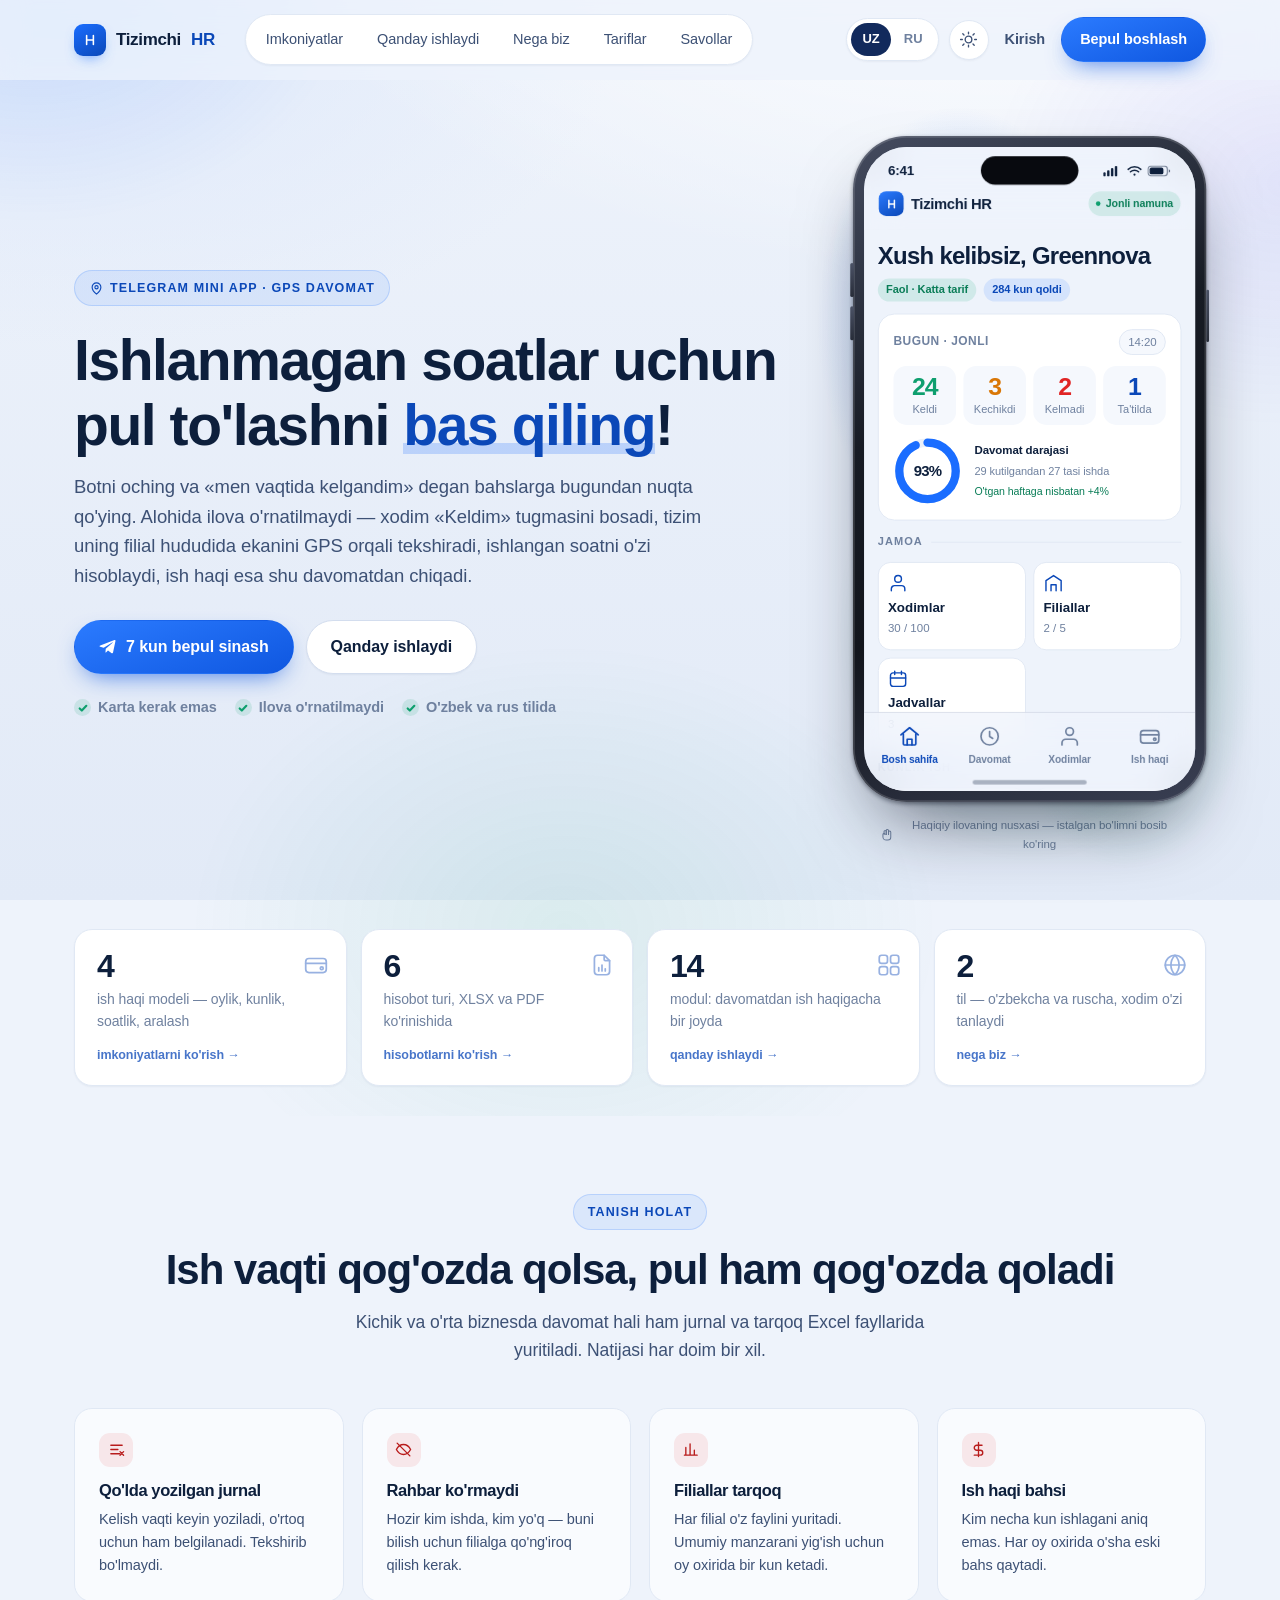
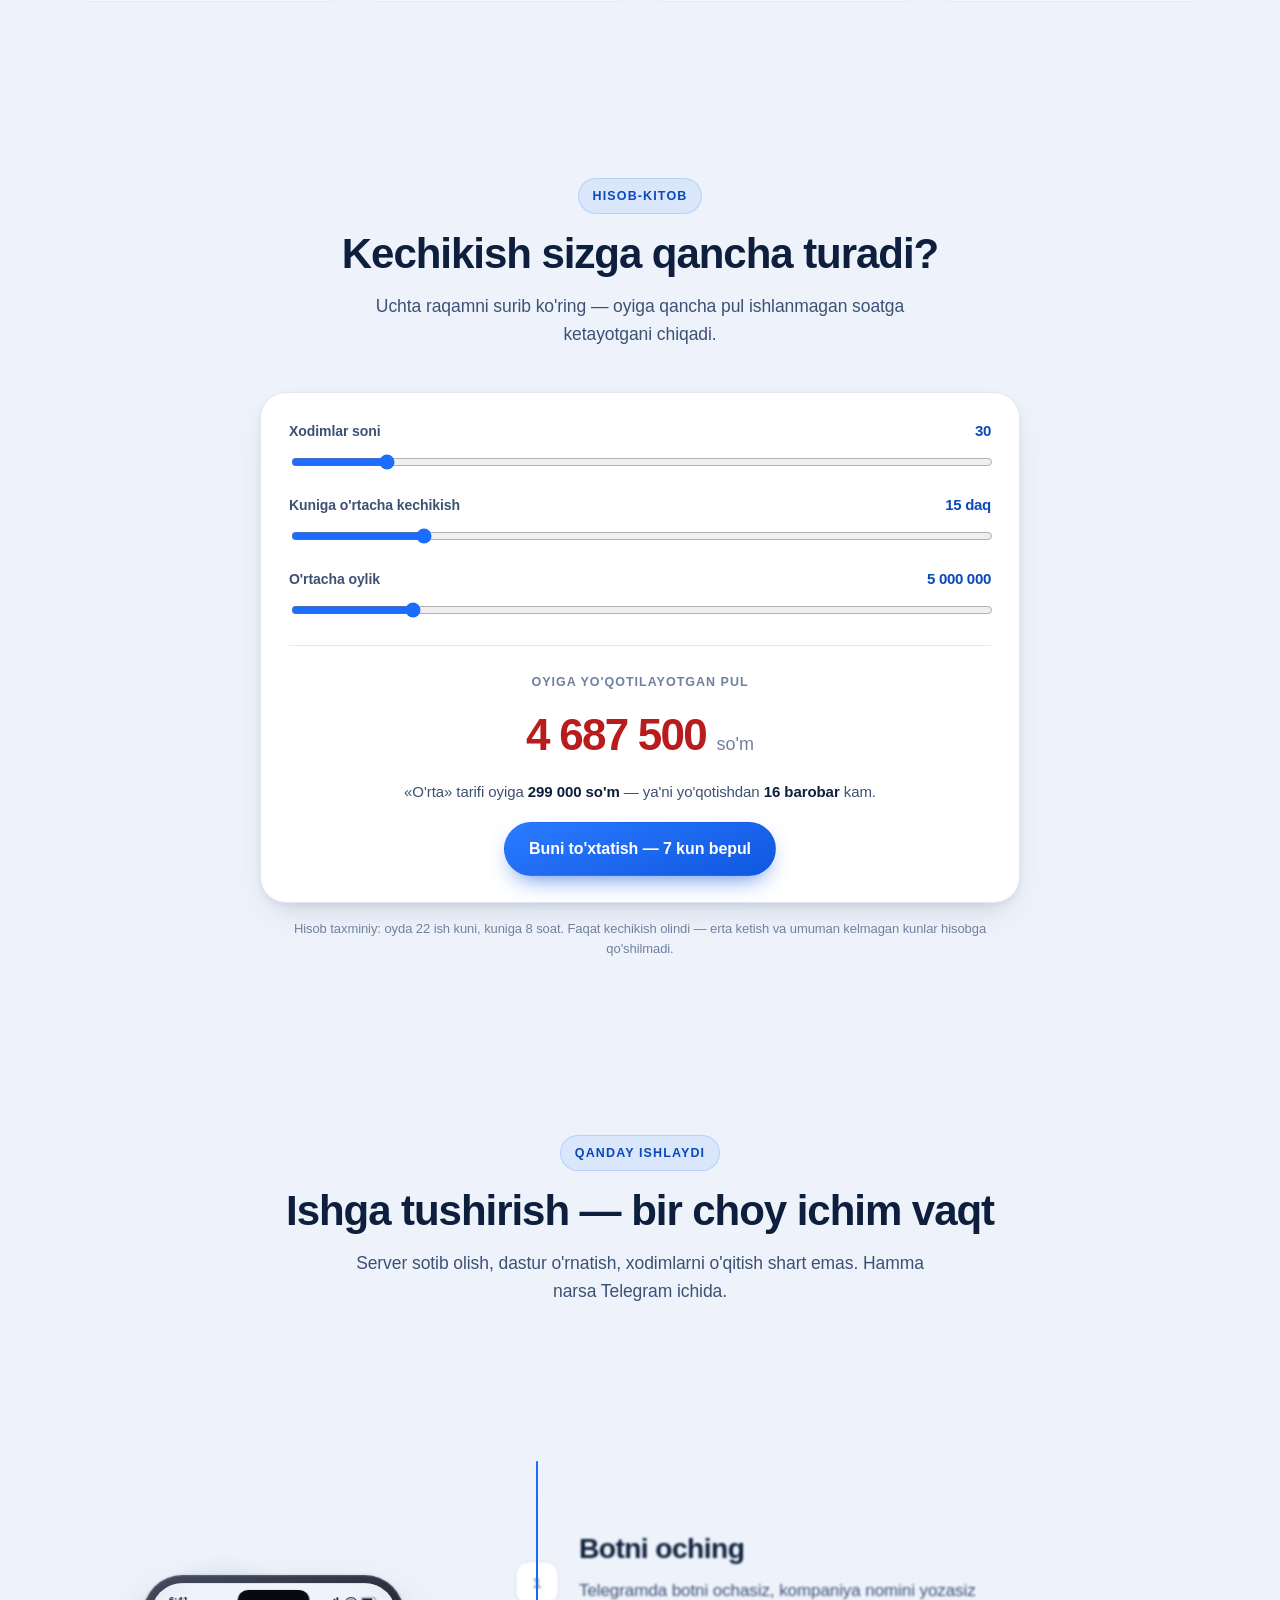
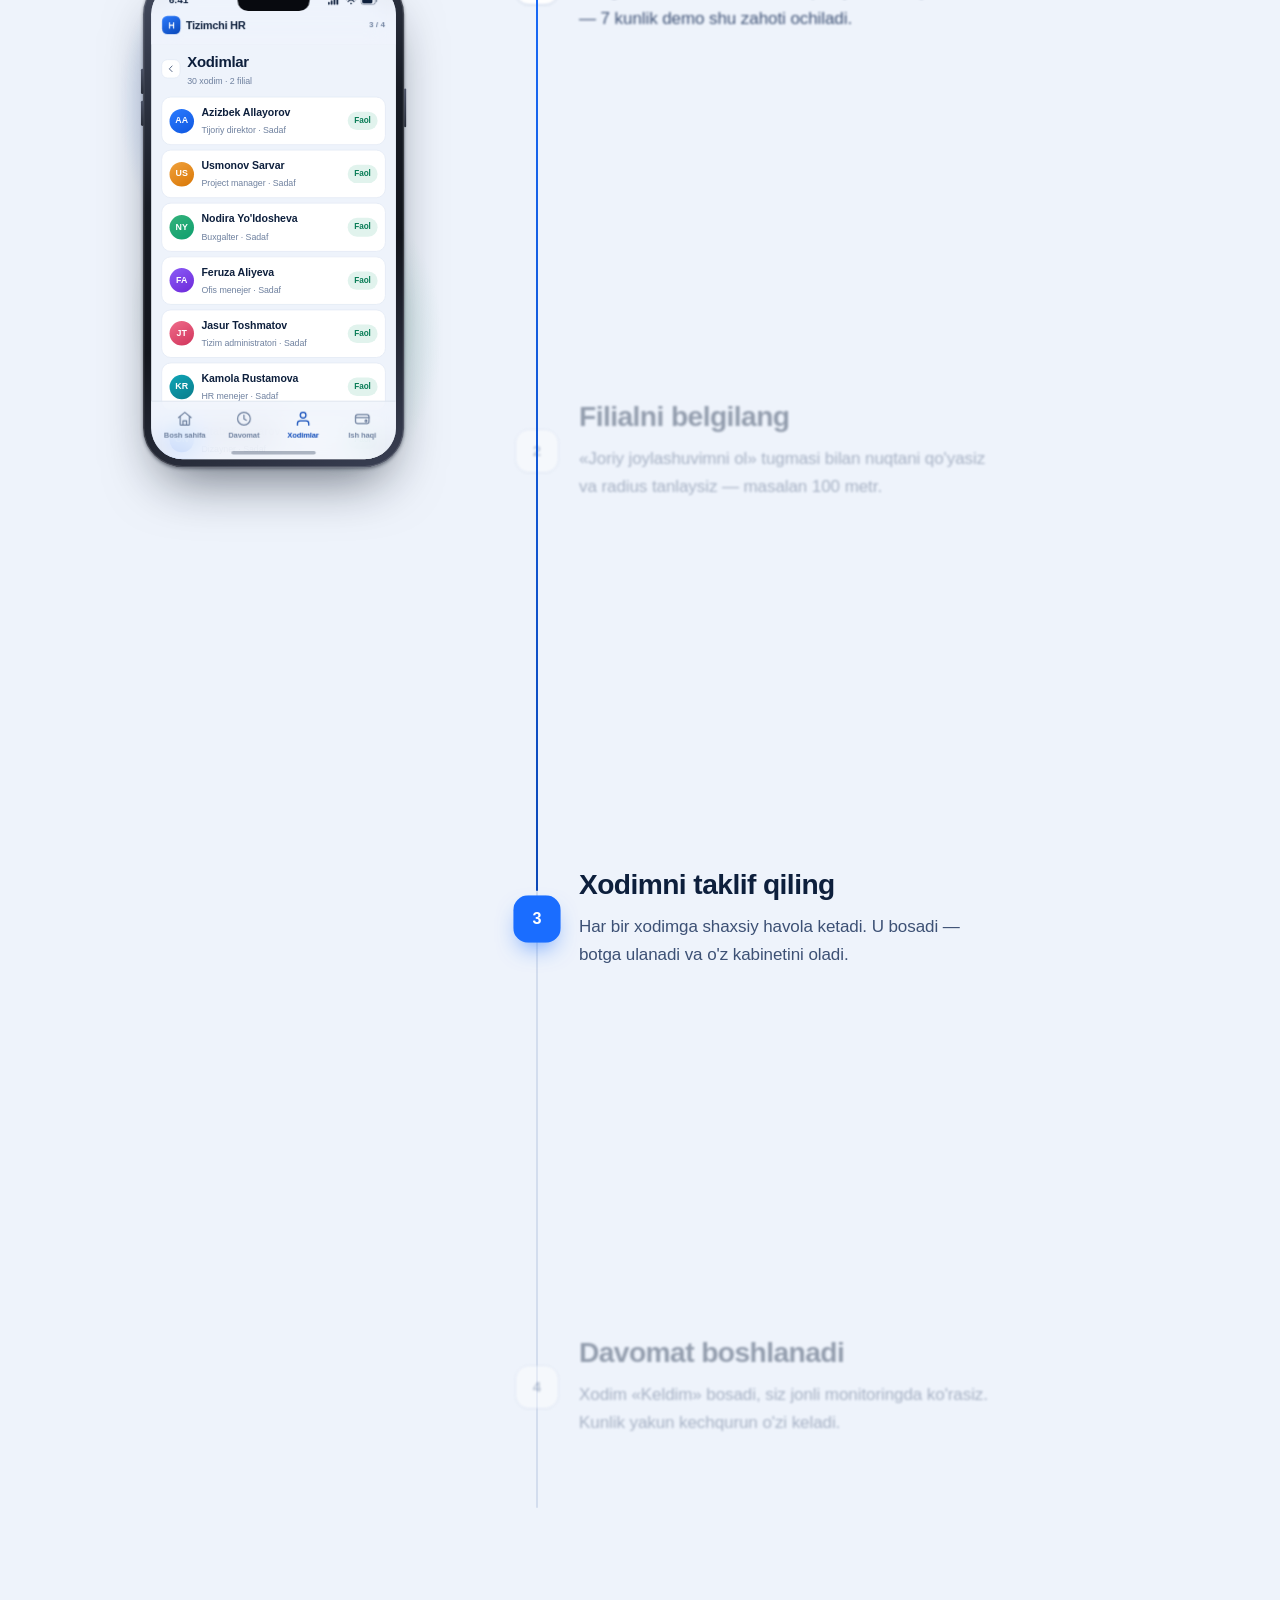
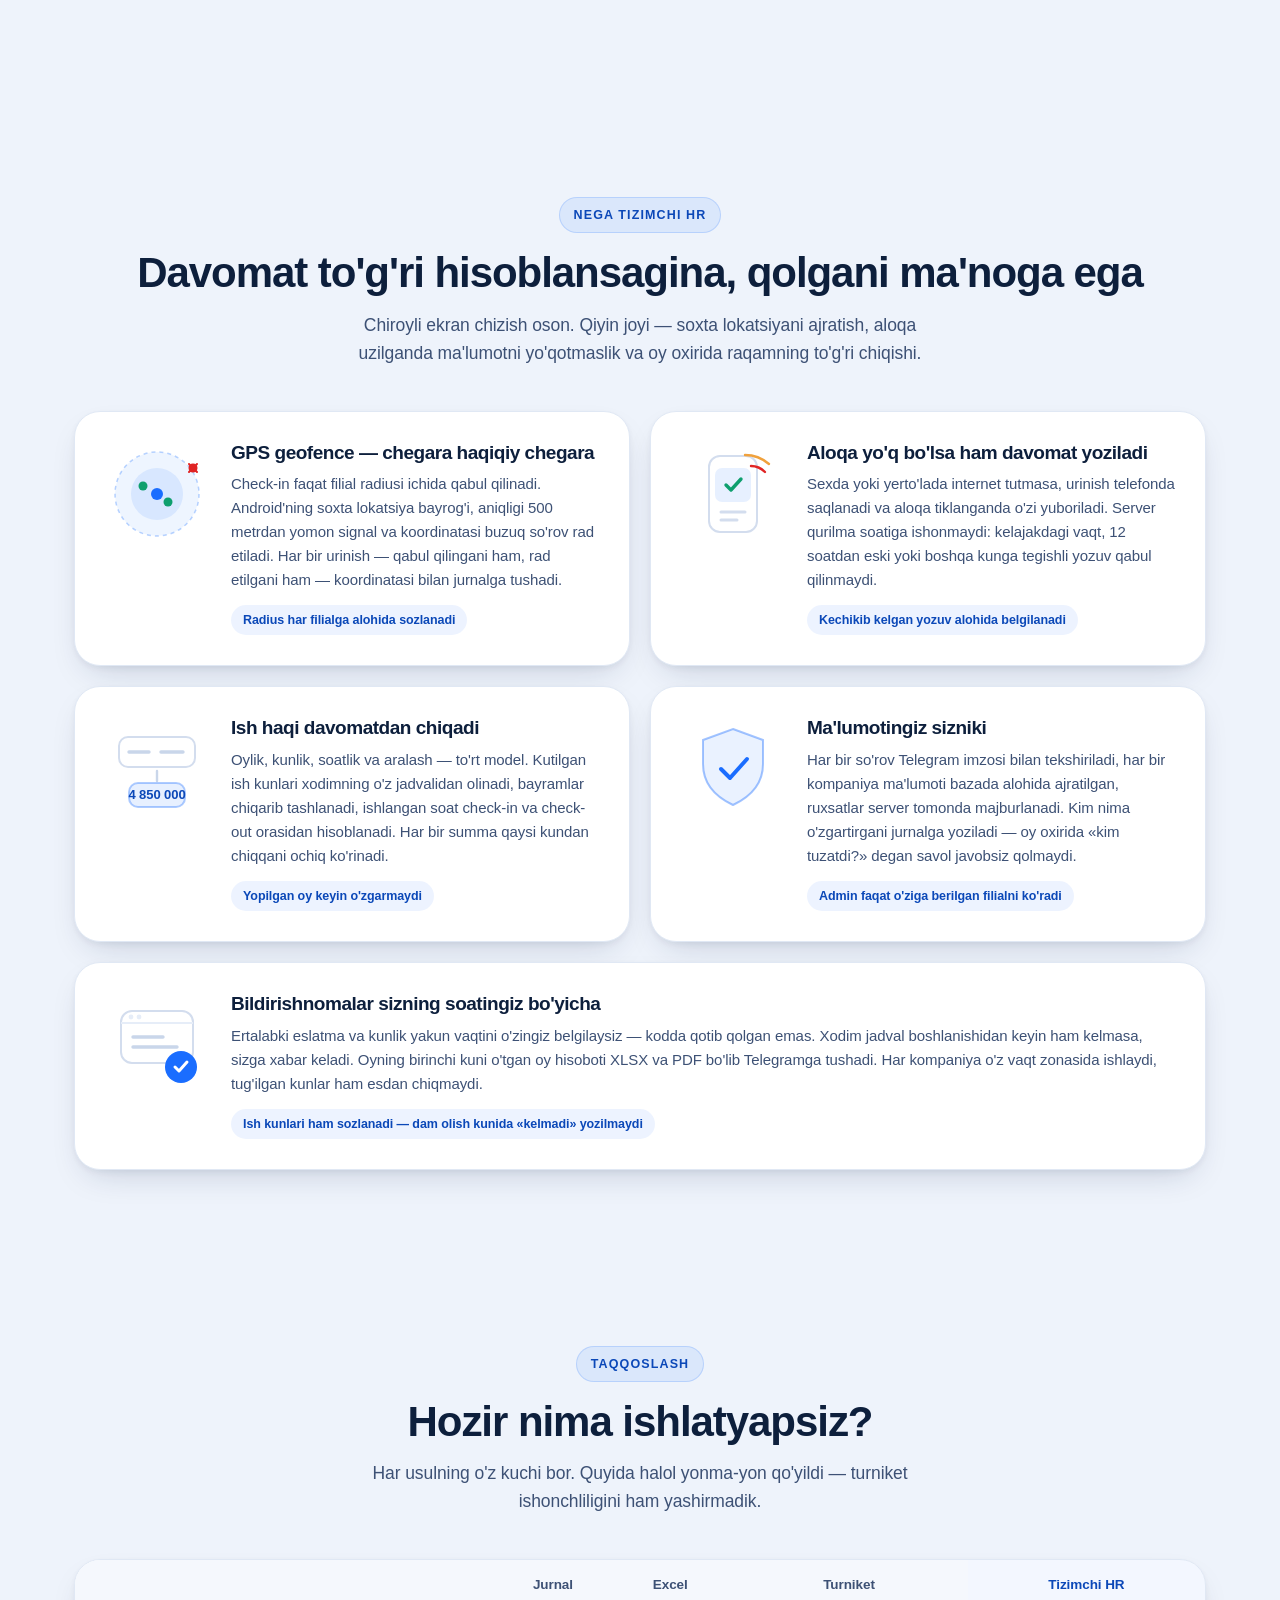
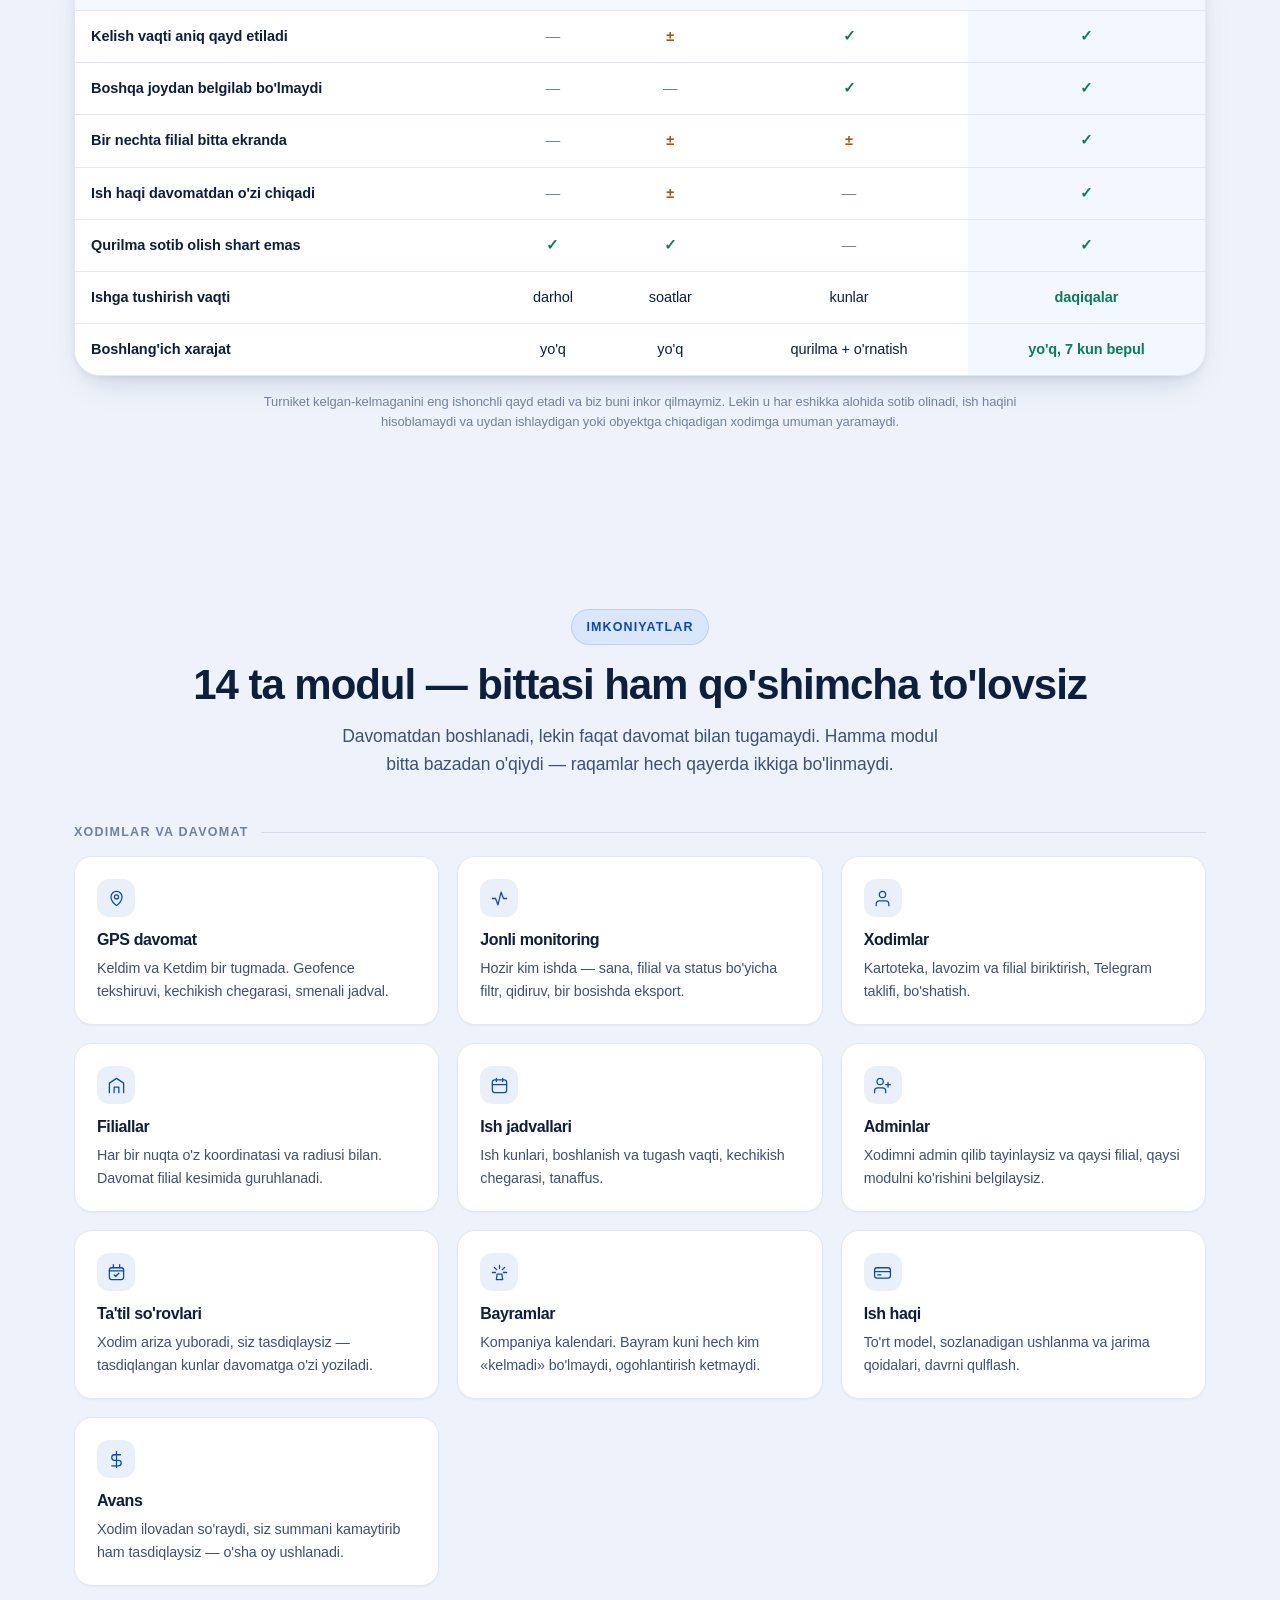
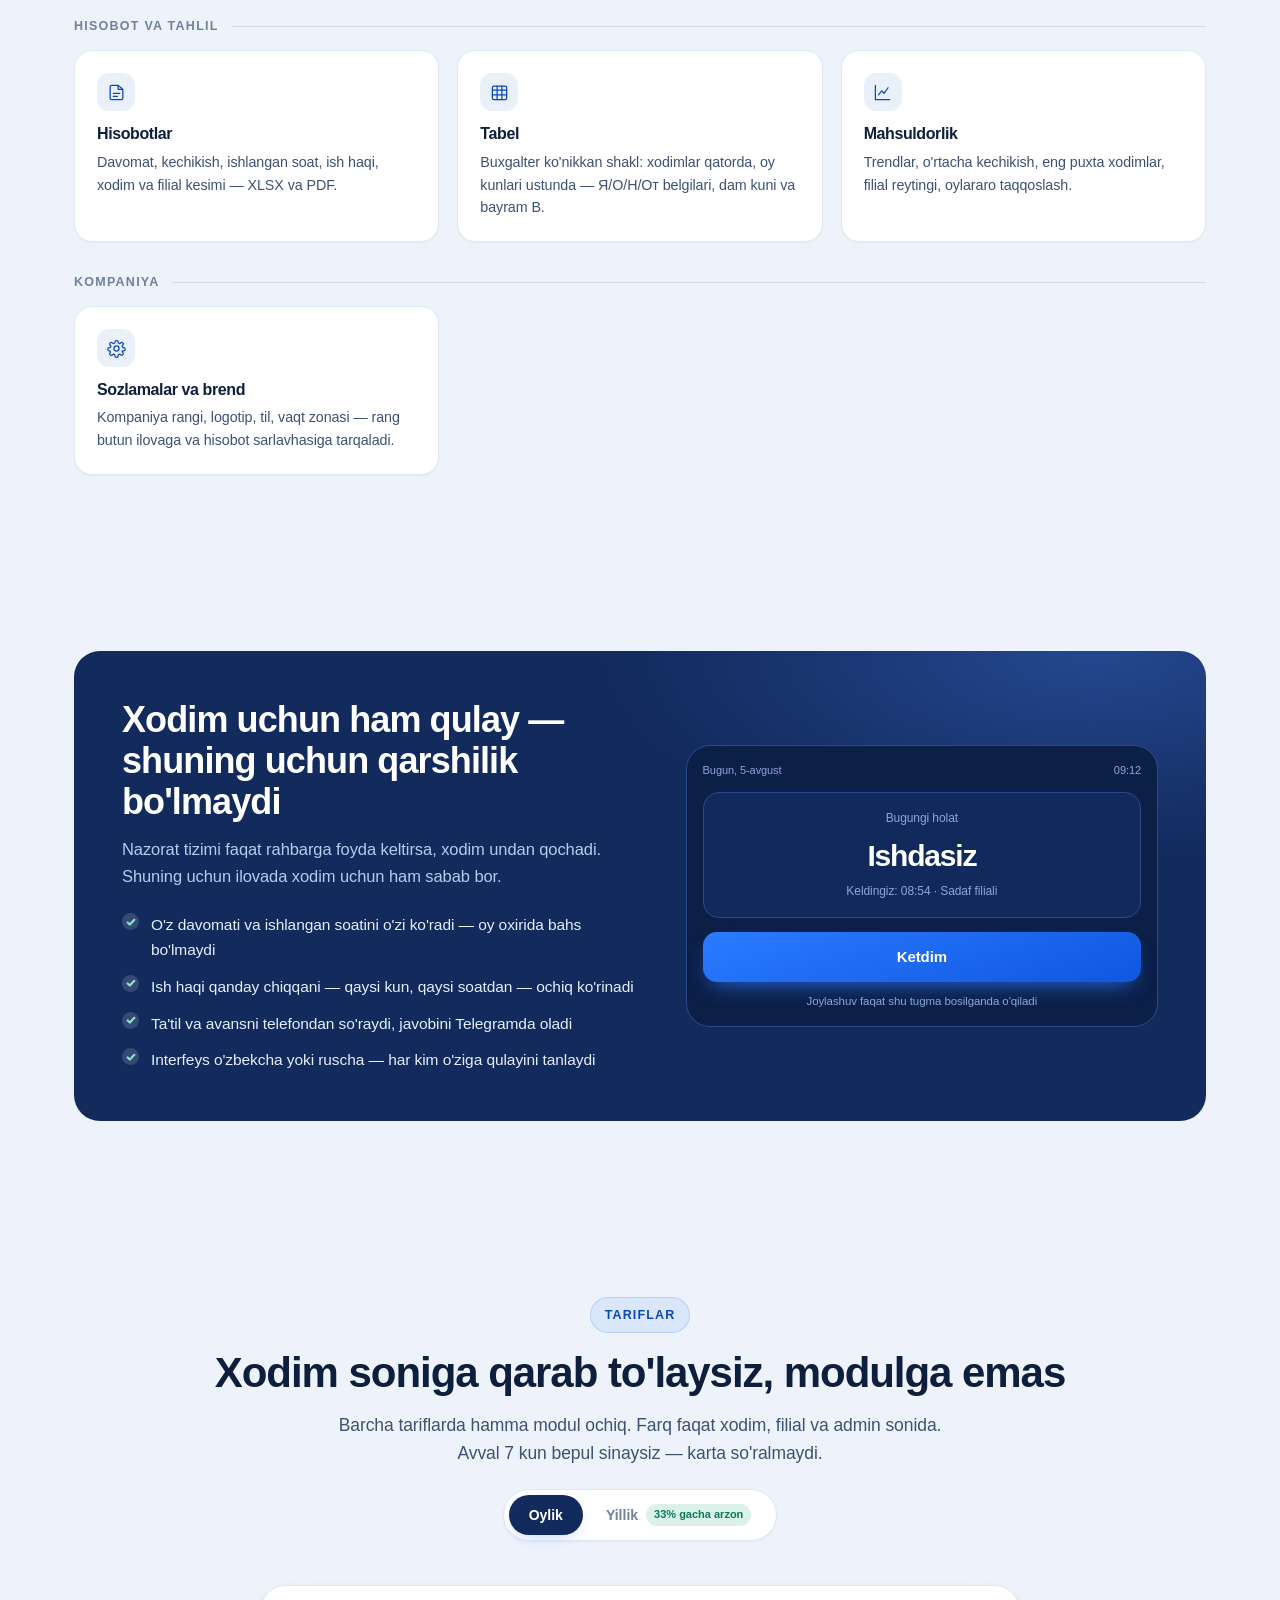
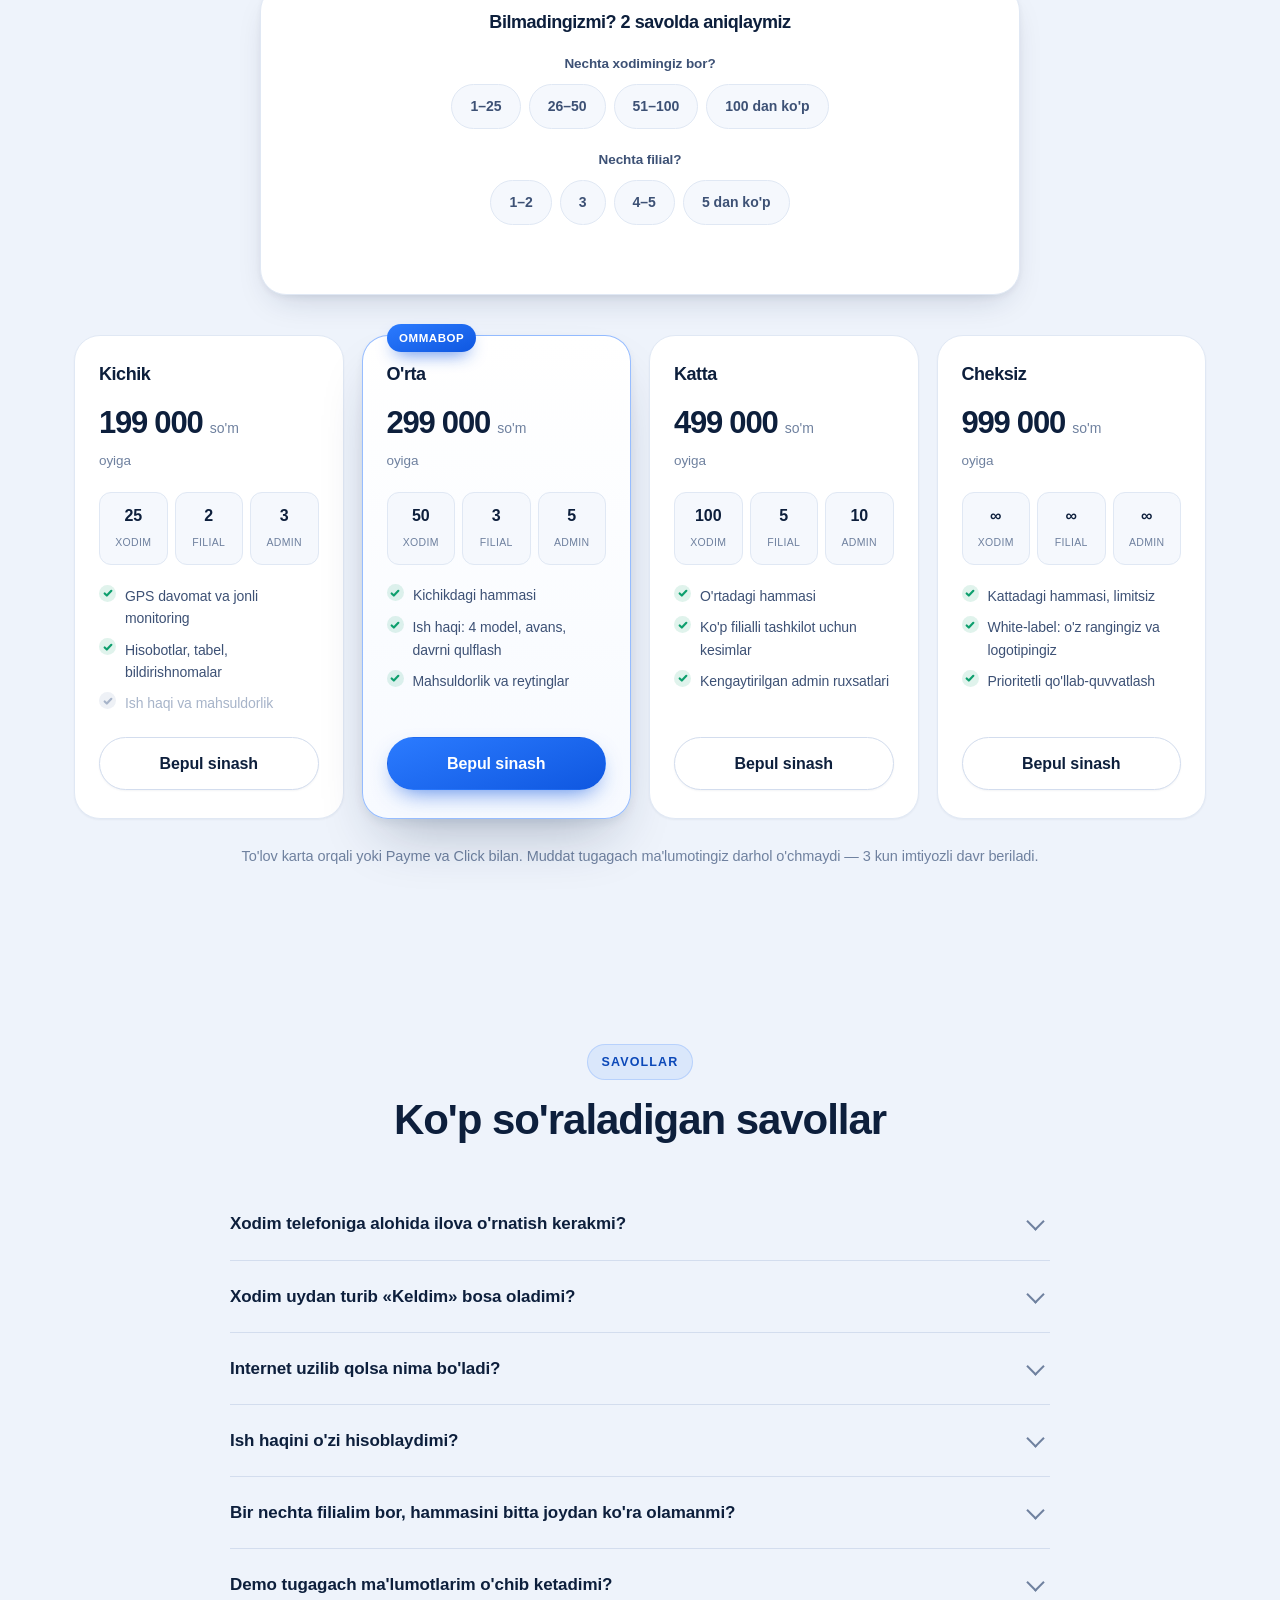
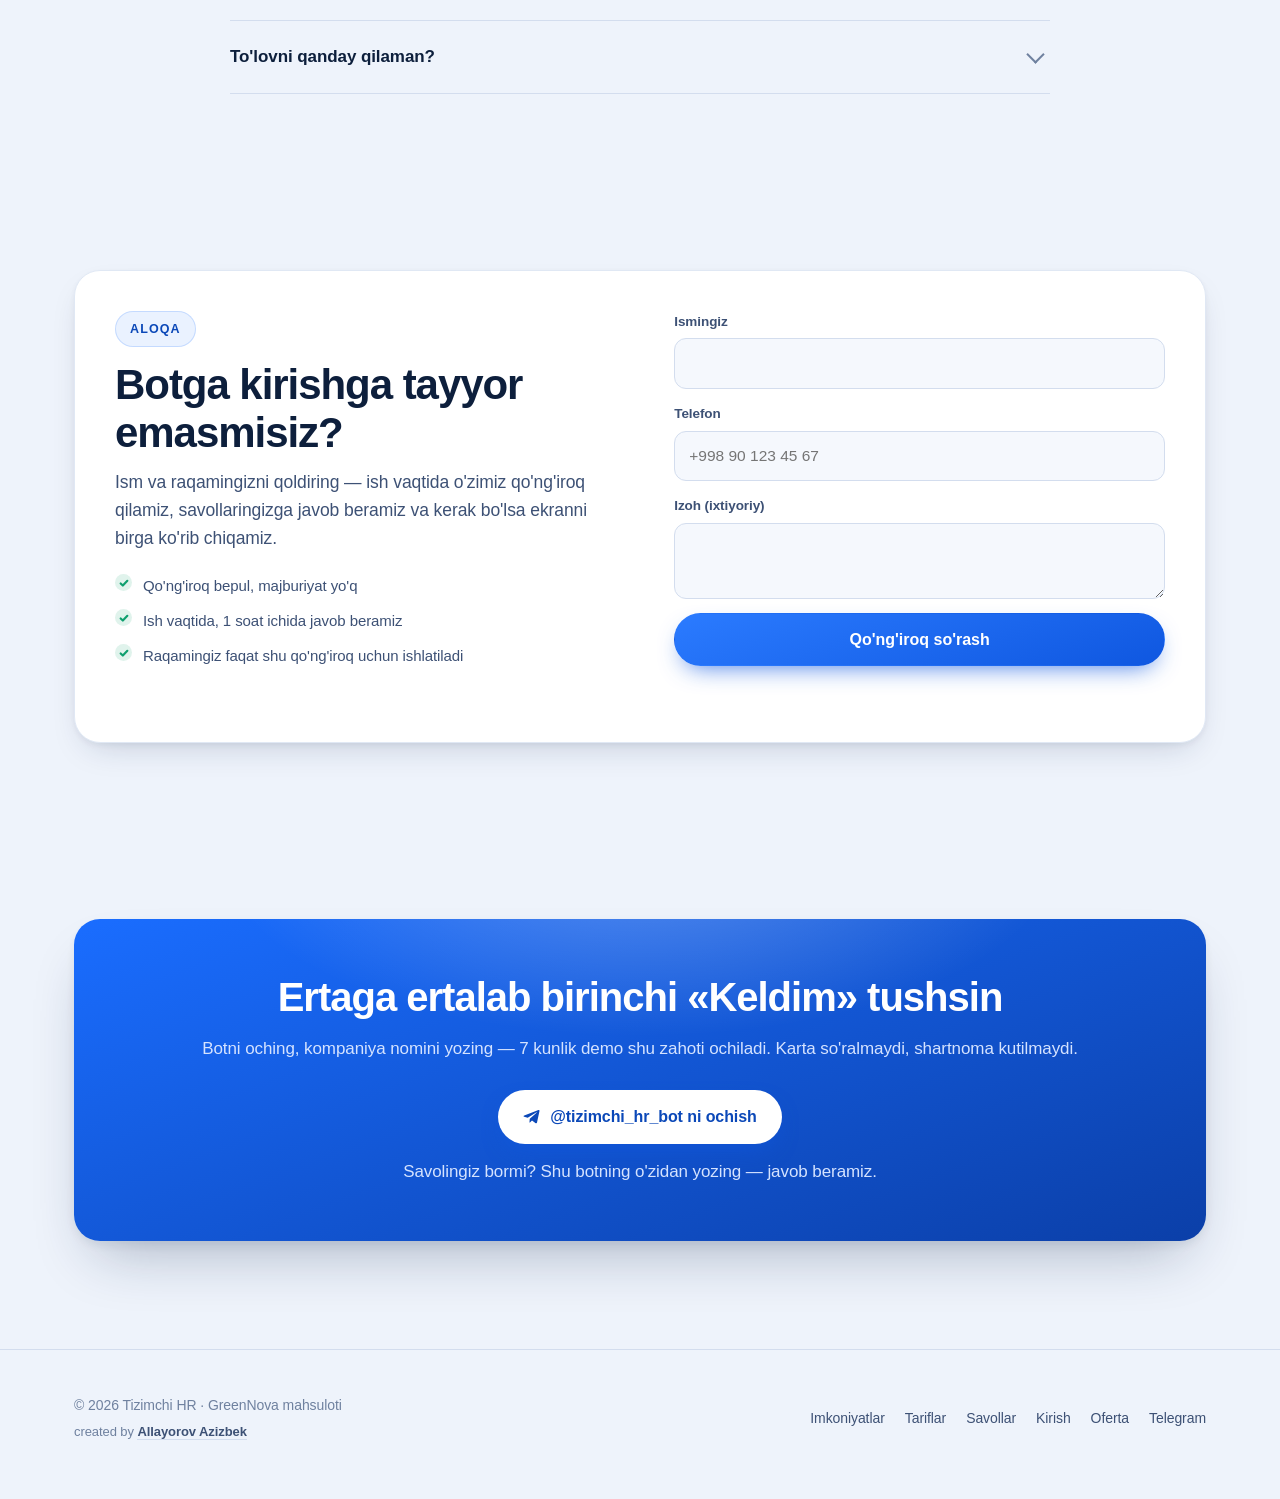
==== commit 4768d033: "2-bosqich: yo'qotish kalkulyatori, taqqoslash jadvali va ariza formasi Auditdagi 2-bosqich. IJTIMOIY" ====
--- a/index.html
+++ b/index.html
@@ -676,6 +676,85 @@
 .phone-btn{margin-top:14px; background:linear-gradient(160deg,#2b7bff,#0f57e0); border-radius:14px; padding:13px;
   font-weight:650; font-size:15px; text-align:center; box-shadow:0 10px 22px -10px rgba(43,123,255,.9)}
 .phone-note{margin-top:10px; font-size:11.5px; color:#8ba6d8; text-align:center}
+
+/* ---------- yo'qotish kalkulyatori ----------
+   Tarif tanlagichi bilan bir xil tilda: markazdagi karta, ichida
+   savollar, pastda javob. Yangi bezak o'ylab topilmadi — sahifada
+   ikkita o'xshash vosita ikki xil ko'rinsa, u yasama tuyuladi. */
+.calc{max-width:760px; margin:0 auto; background:var(--surface); border:1px solid var(--line);
+  border-radius:var(--r-lg); box-shadow:var(--sh-2); padding:26px 28px}
+.calc-q{display:grid; grid-template-columns:1fr auto; gap:6px 14px; align-items:center;
+  margin-bottom:18px}
+.calc-q label{grid-row:1; grid-column:1; font-size:14px; font-weight:600; color:var(--ink-2)}
+/* Qiymat sarlavha bilan BIR QATORDA. O'rin aniq ko'rsatilmasa u
+   slayderdan keyin joylashib, uchinchi qatorga tushib ketardi. */
+.calc-q output{grid-row:1; grid-column:2;
+  font-size:15px; font-weight:660; letter-spacing:-.02em; font-variant-numeric:tabular-nums;
+  color:var(--brand-ink); text-align:right; white-space:nowrap}
+.calc-q input[type=range]{grid-row:2; grid-column:1 / -1; width:100%; accent-color:var(--brand);
+  height:22px; cursor:pointer}
+.calc-res{margin-top:22px; padding-top:22px; border-top:1px solid var(--line); text-align:center}
+.calc-lbl{font-size:12.5px; font-weight:650; letter-spacing:.08em; text-transform:uppercase;
+  color:var(--muted)}
+.calc-big{font-size:clamp(30px,5vw,44px); font-weight:680; letter-spacing:-.04em; margin-top:6px;
+  color:var(--bad-ink); font-variant-numeric:tabular-nums}
+.calc-big small{font-size:18px; font-weight:500; color:var(--muted); letter-spacing:0}
+.calc-cmp{margin-top:10px; font-size:15px; color:var(--ink-2)}
+.calc-cmp b{color:var(--ink); font-weight:650}
+.calc-res .btn{margin-top:18px}
+.calc-fine{max-width:760px; margin:16px auto 0; font-size:13px; color:var(--muted); text-align:center;
+  line-height:1.55}
+
+/* ---------- taqqoslash jadvali ----------
+   Tor ekranda jadval siqilmaydi — o'z konteyneri ichida suriladi.
+   Birinchi ustun yopishib turadi, aks holda surilganda qaysi qator
+   ekani bilinmay qoladi. */
+.cmp-wrap{overflow-x:auto; border:1px solid var(--line); border-radius:var(--r-lg);
+  background:var(--surface); box-shadow:var(--sh-2)}
+.cmp{border-collapse:collapse; width:100%; min-width:620px; font-size:14.5px}
+.cmp th, .cmp td{padding:14px 16px; text-align:center; border-top:1px solid var(--line)}
+.cmp thead th{border-top:0; font-size:13.5px; font-weight:650; color:var(--ink-2);
+  background:var(--surface-2)}
+.cmp tbody th{text-align:left; font-weight:550; color:var(--ink); min-width:230px;
+  position:sticky; left:0; background:var(--surface)}
+.cmp thead th:first-child{position:sticky; left:0; background:var(--surface-2)}
+.cmp .yes{color:var(--ok-ink); font-weight:650}
+.cmp .no{color:var(--muted)}
+.cmp .mid{color:var(--warn-ink); font-weight:650}
+/* Bizning ustun ajratiladi, lekin baqirmaydi */
+.cmp .cmp-us{color:var(--brand-ink)}
+.cmp td:last-child, .cmp thead th:last-child{background:rgba(26,109,255,.05)}
+.vh{position:absolute; width:1px; height:1px; overflow:hidden; clip-path:inset(50%)}
+
+/* ---------- ariza formasi ---------- */
+.lead-card{display:grid; grid-template-columns:1.05fr 1fr; gap:44px; align-items:start;
+  background:var(--surface); border:1px solid var(--line); border-radius:var(--r-lg);
+  box-shadow:var(--sh-2); padding:40px}
+.lead-left .h2{margin-top:14px}
+.lead-left .lede{margin-top:12px}
+.lead-pts{list-style:none; margin:22px 0 0; padding:0; display:grid; gap:11px}
+.lead-pts li{display:flex; gap:11px; align-items:flex-start; font-size:15px; color:var(--ink-2)}
+.lead-form{display:grid; gap:14px}
+.lead-f{display:grid; gap:6px}
+.lead-f > span{font-size:13.5px; font-weight:600; color:var(--ink-2)}
+.lead-f input, .lead-f textarea{font:inherit; font-size:15.5px; color:var(--ink);
+  background:var(--surface-2); border:1px solid var(--line-2); border-radius:var(--r-sm);
+  padding:12px 14px; width:100%; transition:border-color .18s var(--ease), background .18s var(--ease)}
+.lead-f textarea{resize:vertical; min-height:52px}
+.lead-f input:focus, .lead-f textarea:focus{outline:0; border-color:var(--brand);
+  background:var(--surface)}
+.lead-f input:user-invalid{border-color:var(--bad)}
+/* Yashirin maydon: `display:none` QO'YILMAYDI — ba'zi avtomat
+   to'ldiruvchilar ko'rinmaydigan maydonni o'tkazib yuboradi, bizga esa
+   aynan uni to'ldirgani kerak. */
+.lead-hp{position:absolute; left:-9999px; width:1px; height:1px; opacity:0}
+.lead-msg{font-size:14.5px; min-height:20px; margin-top:2px}
+.lead-msg.ok{color:var(--ok-ink)}
+.lead-msg.err{color:var(--bad-ink)}
+.lead-form .btn{width:100%}
+@media (max-width:820px){
+  .lead-card{grid-template-columns:1fr; gap:28px; padding:28px 22px}
+}
 
 /* ---------- pricing ---------- */
 .price-grid{grid-template-columns:repeat(4,1fr); align-items:start}
@@ -1478,6 +1557,44 @@
   </div>
 </section>
 
+<!-- ================= KALKULYATOR ================= -->
+<section id="hisob">
+  <div class="wrap">
+    <div class="sec-head center">
+      <span class="eyebrow" data-i18n="cl.eyebrow">Hisob-kitob</span>
+      <h2 class="h2" data-i18n="cl.title">Kechikish sizga qancha turadi?</h2>
+      <p class="lede" data-i18n="cl.sub">Uchta raqamni surib ko'ring — oyiga qancha pul ishlanmagan soatga ketayotgani chiqadi.</p>
+    </div>
+
+    <div class="calc" id="calc">
+      <div class="calc-q">
+        <label for="c-emp" data-i18n="cl.q1">Xodimlar soni</label>
+        <input type="range" id="c-emp" min="5" max="200" step="5" value="30" aria-describedby="c-emp-v">
+        <output id="c-emp-v" for="c-emp">30</output>
+      </div>
+      <div class="calc-q">
+        <label for="c-late" data-i18n="cl.q2">Kuniga o'rtacha kechikish</label>
+        <input type="range" id="c-late" min="5" max="60" step="5" value="15" aria-describedby="c-late-v">
+        <output id="c-late-v" for="c-late">15 daq</output>
+      </div>
+      <div class="calc-q">
+        <label for="c-pay" data-i18n="cl.q3">O'rtacha oylik</label>
+        <input type="range" id="c-pay" min="2000000" max="20000000" step="500000" value="5000000" aria-describedby="c-pay-v">
+        <output id="c-pay-v" for="c-pay">5 000 000</output>
+      </div>
+
+      <div class="calc-res" aria-live="polite">
+        <span class="calc-lbl" data-i18n="cl.out">Oyiga yo'qotilayotgan pul</span>
+        <div class="calc-big"><span id="c-out">0</span> <small data-i18n="pr.som">so'm</small></div>
+        <p class="calc-cmp" id="c-cmp"></p>
+        <a class="btn btn-p" href="https://t.me/tizimchi_hr_bot" data-umami-event="bot-kalkulyator" data-i18n="cl.cta">Buni to'xtatish — 7 kun bepul</a>
+      </div>
+    </div>
+
+    <p class="calc-fine" data-i18n="cl.fine">Hisob taxminiy: oyda 22 ish kuni, kuniga 8 soat. Faqat kechikish olindi — erta ketish va umuman kelmagan kunlar hisobga qo'shilmadi.</p>
+  </div>
+</section>
+
 <!-- ================= HOW ================= -->
 <section id="qanday">
   <div class="wrap">
@@ -1645,6 +1762,62 @@
   </div>
 </section>
 
+<!-- ================= TAQQOSLASH ================= -->
+<section id="taqqos">
+  <div class="wrap">
+    <div class="sec-head center">
+      <span class="eyebrow" data-i18n="cm.eyebrow">Taqqoslash</span>
+      <h2 class="h2" data-i18n="cm.title">Hozir nima ishlatyapsiz?</h2>
+      <p class="lede" data-i18n="cm.sub">Har usulning o'z kuchi bor. Quyida halol yonma-yon qo'yildi — turniket ishonchliligini ham yashirmadik.</p>
+    </div>
+
+    <div class="cmp-wrap">
+      <table class="cmp">
+        <thead>
+          <tr>
+            <th scope="col"><span class="vh" data-i18n="cm.crit">Mezon</span></th>
+            <th scope="col" data-i18n="cm.c1">Jurnal</th>
+            <th scope="col" data-i18n="cm.c2">Excel</th>
+            <th scope="col" data-i18n="cm.c3">Turniket</th>
+            <th scope="col" class="cmp-us">Tizimchi HR</th>
+          </tr>
+        </thead>
+        <tbody>
+          <tr>
+            <th scope="row" data-i18n="cm.r1">Kelish vaqti aniq qayd etiladi</th>
+            <td class="no" title="yo'q">—</td><td class="mid">±</td><td class="yes">✓</td><td class="yes">✓</td>
+          </tr>
+          <tr>
+            <th scope="row" data-i18n="cm.r2">Boshqa joydan belgilab bo'lmaydi</th>
+            <td class="no">—</td><td class="no">—</td><td class="yes">✓</td><td class="yes">✓</td>
+          </tr>
+          <tr>
+            <th scope="row" data-i18n="cm.r3">Bir nechta filial bitta ekranda</th>
+            <td class="no">—</td><td class="mid">±</td><td class="mid">±</td><td class="yes">✓</td>
+          </tr>
+          <tr>
+            <th scope="row" data-i18n="cm.r4">Ish haqi davomatdan o'zi chiqadi</th>
+            <td class="no">—</td><td class="mid">±</td><td class="no">—</td><td class="yes">✓</td>
+          </tr>
+          <tr>
+            <th scope="row" data-i18n="cm.r5">Qurilma sotib olish shart emas</th>
+            <td class="yes">✓</td><td class="yes">✓</td><td class="no">—</td><td class="yes">✓</td>
+          </tr>
+          <tr>
+            <th scope="row" data-i18n="cm.r6">Ishga tushirish vaqti</th>
+            <td data-i18n="cm.v61">darhol</td><td data-i18n="cm.v62">soatlar</td><td data-i18n="cm.v63">kunlar</td><td class="yes" data-i18n="cm.v64">daqiqalar</td>
+          </tr>
+          <tr>
+            <th scope="row" data-i18n="cm.r7">Boshlang'ich xarajat</th>
+            <td data-i18n="cm.v71">yo'q</td><td data-i18n="cm.v72">yo'q</td><td data-i18n="cm.v73">qurilma + o'rnatish</td><td class="yes" data-i18n="cm.v74">yo'q, 7 kun bepul</td>
+          </tr>
+        </tbody>
+      </table>
+    </div>
+    <p class="calc-fine" data-i18n="cm.fine">Turniket kelgan-kelmaganini eng ishonchli qayd etadi va biz buni inkor qilmaymiz. Lekin u har eshikka alohida sotib olinadi, ish haqini hisoblamaydi va uydan ishlaydigan yoki obyektga chiqadigan xodimga umuman yaramaydi.</p>
+  </div>
+</section>
+
 <!-- ================= FEATURES ================= -->
 <section id="imkoniyatlar">
   <div class="wrap">
@@ -1880,6 +2053,44 @@
   </div>
 </section>
 
+<!-- ================= ARIZA ================= -->
+<section id="aloqa">
+  <div class="wrap">
+    <div class="lead-card">
+      <div class="lead-left">
+        <span class="eyebrow" data-i18n="ld.eyebrow">Aloqa</span>
+        <h2 class="h2" data-i18n="ld.title">Botga kirishga tayyor emasmisiz?</h2>
+        <p class="lede" data-i18n="ld.sub">Ism va raqamingizni qoldiring — ish vaqtida o'zimiz qo'ng'iroq qilamiz, savollaringizga javob beramiz va kerak bo'lsa ekranni birga ko'rib chiqamiz.</p>
+        <ul class="lead-pts">
+          <li><i class="tick"><svg viewBox="0 0 12 12"><path d="M2 6.5 4.6 9 10 3.4"/></svg></i><span data-i18n="ld.p1">Qo'ng'iroq bepul, majburiyat yo'q</span></li>
+          <li><i class="tick"><svg viewBox="0 0 12 12"><path d="M2 6.5 4.6 9 10 3.4"/></svg></i><span data-i18n="ld.p2">Ish vaqtida, 1 soat ichida javob beramiz</span></li>
+          <li><i class="tick"><svg viewBox="0 0 12 12"><path d="M2 6.5 4.6 9 10 3.4"/></svg></i><span data-i18n="ld.p3">Raqamingiz faqat shu qo'ng'iroq uchun ishlatiladi</span></li>
+        </ul>
+      </div>
+
+      <form class="lead-form" id="leadForm" novalidate>
+        <label class="lead-f">
+          <span data-i18n="ld.name">Ismingiz</span>
+          <input type="text" name="name" required maxlength="120" autocomplete="name">
+        </label>
+        <label class="lead-f">
+          <span data-i18n="ld.phone">Telefon</span>
+          <input type="tel" name="phone" required maxlength="32" inputmode="tel" autocomplete="tel" placeholder="+998 90 123 45 67">
+        </label>
+        <label class="lead-f">
+          <span data-i18n="ld.note">Izoh (ixtiyoriy)</span>
+          <textarea name="note" maxlength="500" rows="2"></textarea>
+        </label>
+        <!-- Yashirin maydon: haqiqiy odam ko'rmaydi, avtomat to'ldiruvchi
+             to'ldiradi. Server shunda arizani jimgina tashlab yuboradi. -->
+        <input class="lead-hp" type="text" name="company" tabindex="-1" autocomplete="off" aria-hidden="true">
+        <button class="btn btn-p" type="submit" data-umami-event="ariza-yuborish" data-i18n="ld.send">Qo'ng'iroq so'rash</button>
+        <p class="lead-msg" id="leadMsg" role="status" aria-live="polite"></p>
+      </form>
+    </div>
+  </div>
+</section>
+
 <!-- ================= CTA ================= -->
 <section>
   <div class="wrap">
@@ -2057,6 +2268,37 @@
   'c.sub':'Откройте бота, введите название компании — 7-дневный демо-период начнётся сразу. Ни карты, ни договора.',
   'c.btn':'Открыть @tizimchi_hr_bot',
   'c.note':'Остались вопросы? Напишите прямо в бот — ответим.',
+
+  /* --- yo'qotish kalkulyatori --- */
+  'cl.eyebrow':'Расчёт','cl.title':'Во сколько вам обходятся опоздания?',
+  'cl.sub':'Подвиньте три ползунка — увидите, сколько денег в месяц уходит на неотработанные часы.',
+  'cl.q1':'Количество сотрудников','cl.q2':'Среднее опоздание в день','cl.q3':'Средняя зарплата',
+  'cl.out':'Теряется в месяц','cl.cta':'Прекратить это — 7 дней бесплатно',
+  'cl.fine':'Расчёт приблизительный: 22 рабочих дня в месяц, 8 часов в день. Учтены только опоздания — ранние уходы и пропущенные дни в расчёт не вошли.',
+
+  /* --- taqqoslash --- */
+  'cm.eyebrow':'Сравнение','cm.title':'Чем вы пользуетесь сейчас?',
+  'cm.sub':'У каждого способа своя сила. Ниже — честно рядом; надёжность турникета мы тоже не скрывали.',
+  'cm.crit':'Критерий','cm.c1':'Журнал','cm.c2':'Excel','cm.c3':'Турникет',
+  'cm.r1':'Время прихода фиксируется точно',
+  'cm.r2':'Нельзя отметиться из другого места',
+  'cm.r3':'Несколько филиалов на одном экране',
+  'cm.r4':'Зарплата считается из учёта сама',
+  'cm.r5':'Не нужно покупать оборудование',
+  'cm.r6':'Время запуска',
+  'cm.v61':'сразу','cm.v62':'часы','cm.v63':'дни','cm.v64':'минуты',
+  'cm.r7':'Начальные затраты',
+  'cm.v71':'нет','cm.v72':'нет','cm.v73':'оборудование + монтаж','cm.v74':'нет, 7 дней бесплатно',
+  'cm.fine':'Турникет надёжнее всех фиксирует сам факт прихода, и мы этого не отрицаем. Но его покупают на каждую дверь, он не считает зарплату и совсем не подходит сотруднику, который работает из дома или выезжает на объект.',
+
+  /* --- ariza formasi --- */
+  'ld.eyebrow':'Связь','ld.title':'Не готовы заходить в бота?',
+  'ld.sub':'Оставьте имя и номер — перезвоним в рабочее время, ответим на вопросы и при желании вместе пройдёмся по экранам.',
+  'ld.p1':'Звонок бесплатный, ни к чему не обязывает',
+  'ld.p2':'Ответим в течение часа в рабочее время',
+  'ld.p3':'Номер используется только для этого звонка',
+  'ld.name':'Ваше имя','ld.phone':'Телефон','ld.note':'Комментарий (необязательно)',
+  'ld.send':'Заказать звонок',
 
   'fo.by':'продукт GreenNova'
 };
@@ -2243,6 +2485,139 @@
     document.addEventListener('mouseleave', function(){ glow.classList.remove('on'); });
   }
 
+  /* ---------- yo'qotish kalkulyatori ----------
+     Hisob ataylab sodda va ochiq: xodim × kechikish daqiqasi × oylik ÷ 480.
+     480 = 22 ish kuni × 8 soat × 60 daqiqa ÷ 22 — ya'ni bir daqiqa ish
+     vaqtining oylikdagi ulushi. Murakkabroq model aniqroq bo'lardi,
+     lekin tekshirib bo'lmasdi va ishonch yo'qolardi. */
+  (function(){
+    var calc = document.getElementById('calc');
+    if (!calc) return;
+
+    var emp = document.getElementById('c-emp');
+    var late = document.getElementById('c-late');
+    var pay = document.getElementById('c-pay');
+    var out = document.getElementById('c-out');
+    var cmp = document.getElementById('c-cmp');
+
+    /* Tariflar sahifadagi kartalar bilan bir xil bo'lishi kerak */
+    var PLANS = [
+      {emp:25,   price:199000, uz:'Kichik',  ru:'Малый'},
+      {emp:50,   price:299000, uz:"O'rta",   ru:'Средний'},
+      {emp:100,  price:499000, uz:'Katta',   ru:'Большой'},
+      {emp:1e9,  price:999000, uz:'Cheksiz', ru:'Безлимит'}
+    ];
+
+    function money(n){
+      /* Bo'shliq bilan ajratamiz: "4 687 500" — mahalliy yozuv shunday */
+      return Math.round(n).toString().replace(/\B(?=(\d{3})+(?!\d))/g, ' ');
+    }
+
+    function draw(){
+      var ru = document.documentElement.lang === 'ru';
+      var e = +emp.value, l = +late.value, p = +pay.value;
+
+      document.getElementById('c-emp-v').textContent = e + (e === 200 ? '+' : '');
+      document.getElementById('c-late-v').textContent = l + (ru ? ' мин' : ' daq');
+      document.getElementById('c-pay-v').textContent = money(p);
+
+      var loss = e * l * p / 480;
+      out.textContent = money(loss);
+
+      var plan = PLANS.find(function(x){ return x.emp >= e; }) || PLANS[PLANS.length-1];
+      var times = loss / plan.price;
+      cmp.innerHTML = ru
+        ? 'Тариф «' + plan.ru + '» стоит <b>' + money(plan.price) + ' сум</b> в месяц — это в <b>'
+          + (times >= 10 ? Math.round(times) : times.toFixed(1)) + ' раз</b> меньше потерь.'
+        : '«' + plan.uz + '» tarifi oyiga <b>' + money(plan.price) + " so'm</b> — ya'ni yo'qotishdan <b>"
+          + (times >= 10 ? Math.round(times) : times.toFixed(1)) + ' barobar</b> kam.';
+    }
+
+    [emp, late, pay].forEach(function(el){
+      el.addEventListener('input', draw);
+      /* Sichqoncha g'ildiragi slayder USTIDAN o'tganda uning qiymatini
+         o'zgartirib yuboradi — mehmon sahifani surmoqchi bo'ladi, hisob
+         esa o'zgarib ketadi. `preventDefault` yaramaydi: u sahifaning
+         surilishini ham to'xtatib qo'yardi. Shuning uchun eski qiymat
+         keyingi kadrda qaytariladi — surilish tabiiy qoladi. */
+      el.addEventListener('wheel', function(){
+        var was = el.value;
+        requestAnimationFrame(function(){
+          if (el.value !== was) { el.value = was; draw(); }
+        });
+      }, {passive:true});
+    });
+    document.addEventListener('tizimchi-lang', draw);
+    draw();
+  })();
+
+  /* ---------- qo'ng'iroq so'rash formasi ----------
+     Ariza mahsulot ilovasining ochiq endpointiga ketadi (bir xil domen,
+     shuning uchun CORS ham, kalit ham kerak emas). Tugma yuborish
+     paytida bloklanadi: ikki marta bosilgan ariza ikkita qo'ng'iroq
+     degani. */
+  (function(){
+    var form = document.getElementById('leadForm');
+    if (!form) return;
+    var msg = document.getElementById('leadMsg');
+    var btn = form.querySelector('button[type=submit]');
+    var busy = false;
+
+    function say(text, cls){ msg.textContent = text; msg.className = 'lead-msg ' + (cls || ''); }
+
+    form.addEventListener('submit', function(ev){
+      ev.preventDefault();
+      if (busy) return;
+      var ru = document.documentElement.lang === 'ru';
+
+      var data = {
+        name: form.name.value.trim(),
+        phone: form.phone.value.trim(),
+        note: form.note.value.trim() || undefined,
+        company: form.company.value || undefined,
+        source: 'sayt-forma',
+        locale: ru ? 'ru' : 'uz'
+      };
+
+      if (data.name.length < 2) {
+        say(ru ? 'Имя не заполнено' : 'Ismingizni kiriting', 'err'); form.name.focus(); return;
+      }
+      if (data.phone.replace(/\D/g, '').length < 9) {
+        say(ru ? 'Номер неполный' : "Telefon raqami to'liq emas", 'err'); form.phone.focus(); return;
+      }
+
+      busy = true;
+      btn.disabled = true;
+      say(ru ? 'Юборилмоқда…' : 'Yuborilmoqda…');
+
+      fetch('/panel/api/lead', {
+        method: 'POST',
+        headers: {'content-type': 'application/json'},
+        body: JSON.stringify(data)
+      }).then(function(res){
+        return res.json().catch(function(){ return {ok: res.ok}; });
+      }).then(function(r){
+        if (r && r.ok) {
+          form.reset();
+          say(ru
+            ? 'Заявка принята — перезвоним в рабочее время.'
+            : "Ariza qabul qilindi — ish vaqtida qo'ng'iroq qilamiz.", 'ok');
+          if (window.umami) window.umami.track('ariza-qabul');
+        } else {
+          say((r && r.message) || (ru ? 'Не отправилось' : 'Yuborilmadi'), 'err');
+        }
+      }).catch(function(){
+        /* Tarmoq uzilsa ham mehmon boshsiz qolmasin — ikkinchi yo'l ko'rsatiladi */
+        say(ru
+          ? 'Не отправилось. Напишите нам в Telegram: @azizbekallayorov'
+          : "Yuborilmadi. Telegram orqali yozing: @azizbekallayorov", 'err');
+      }).then(function(){
+        busy = false;
+        btn.disabled = false;
+      });
+    });
+  })();
+
   /* ---------- telefondagi doimiy chaqiriq ----------
      Hero'dagi tugmalar ekrandan chiqqach paydo bo'ladi va yakuniy
      chaqiriq bloki ko'ringanda yana yashiriladi: bir ekranda ikkita
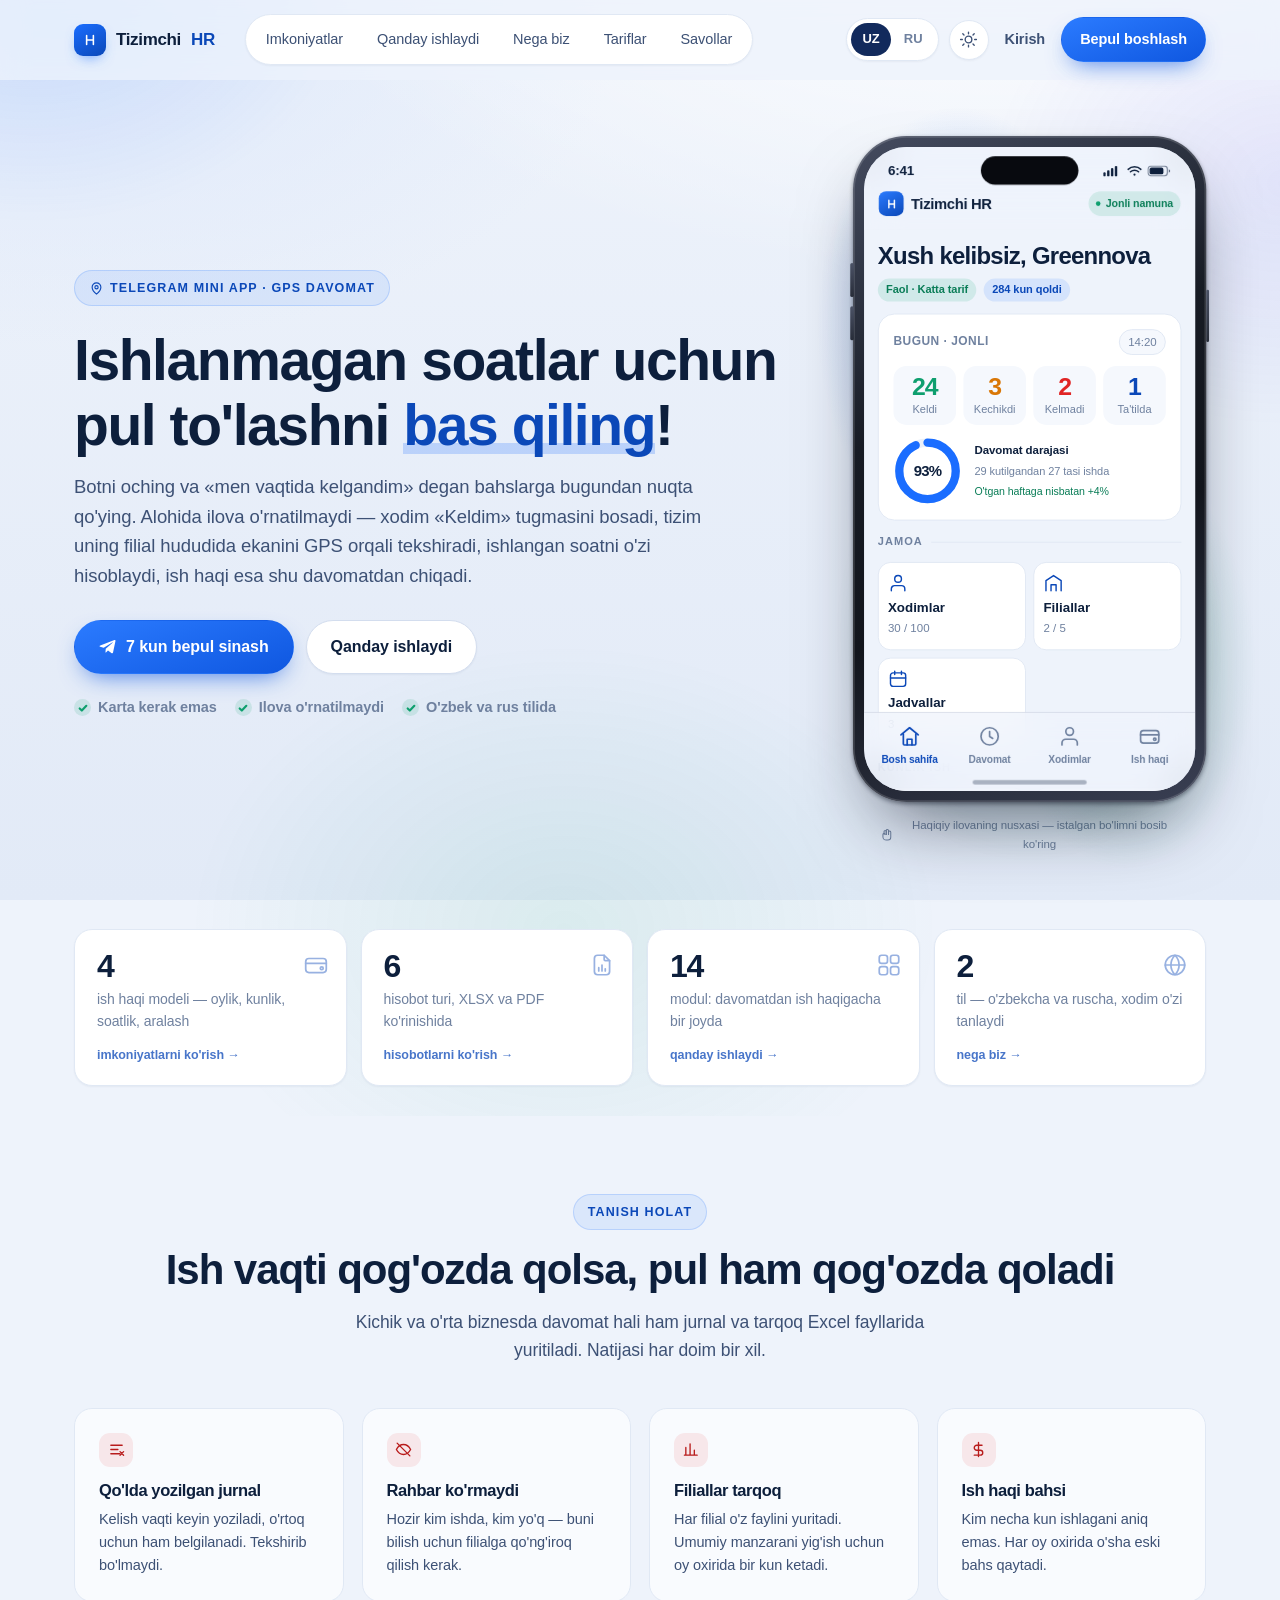
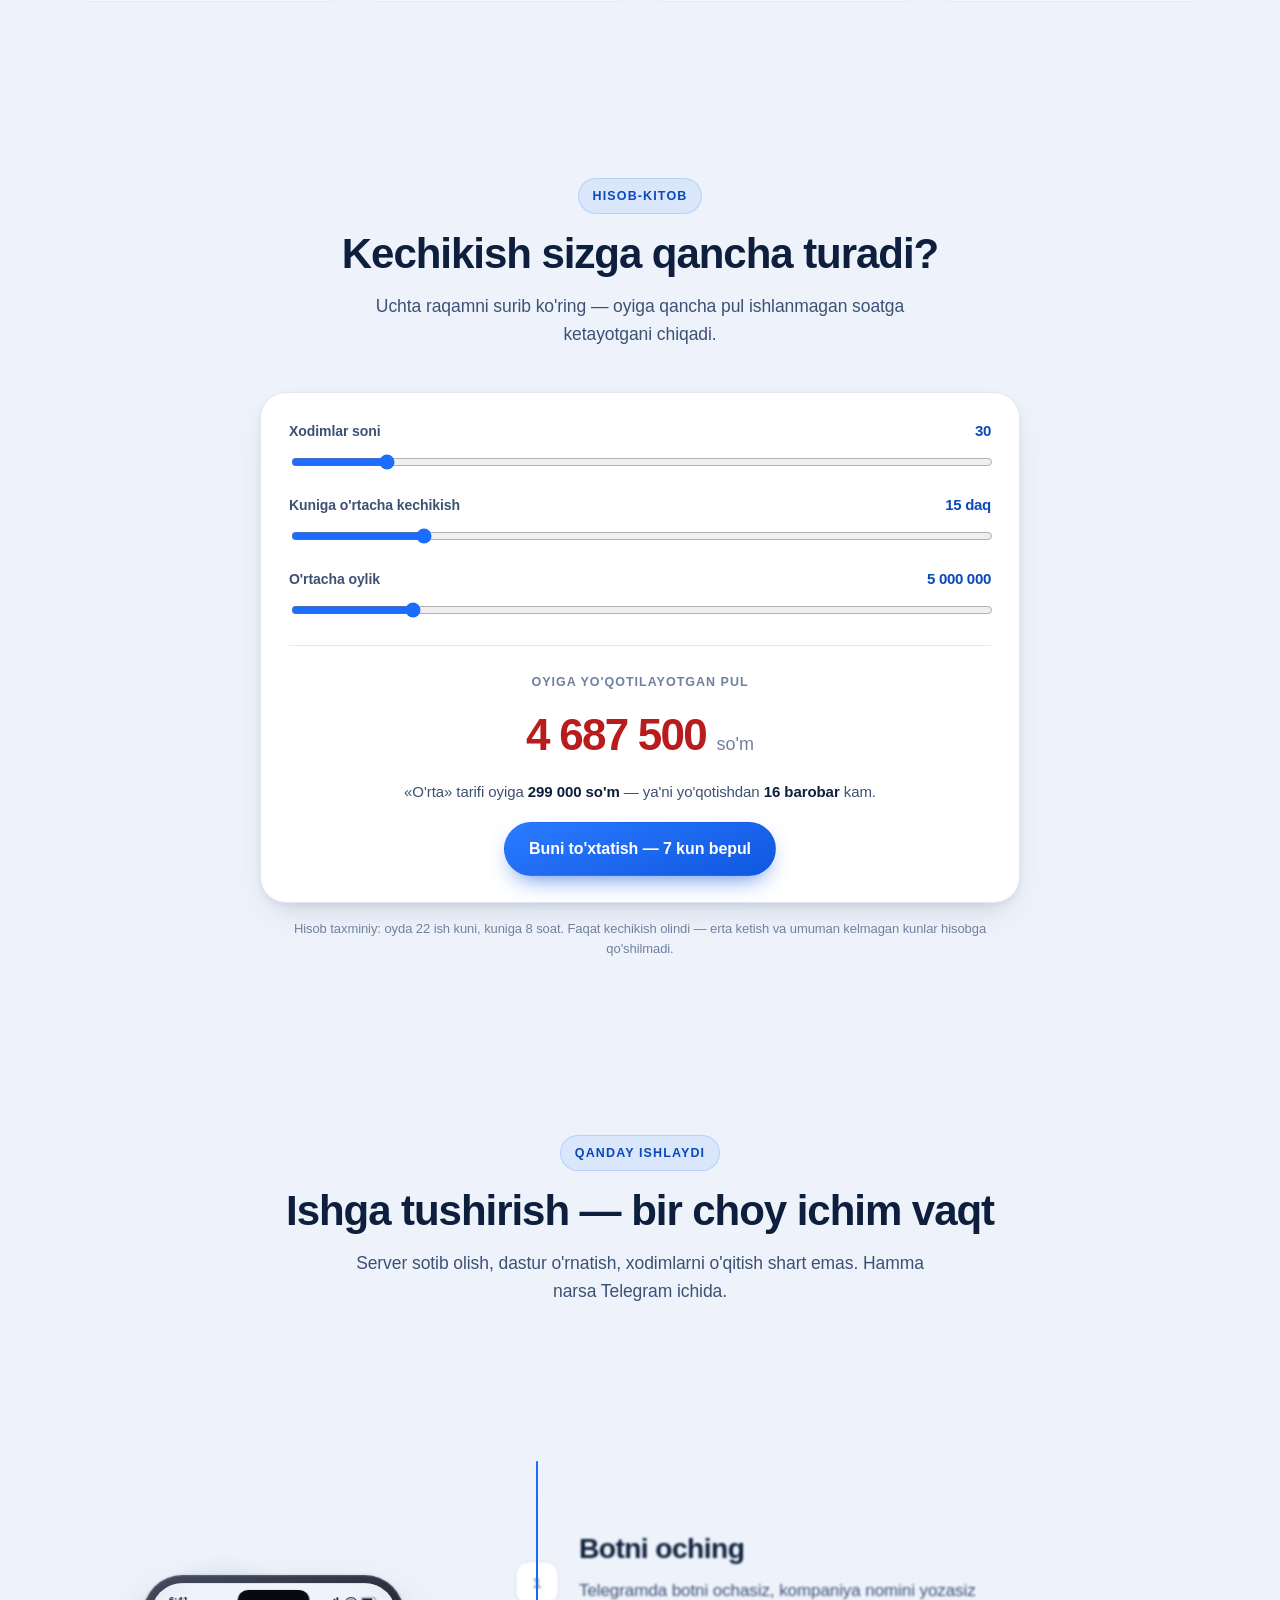
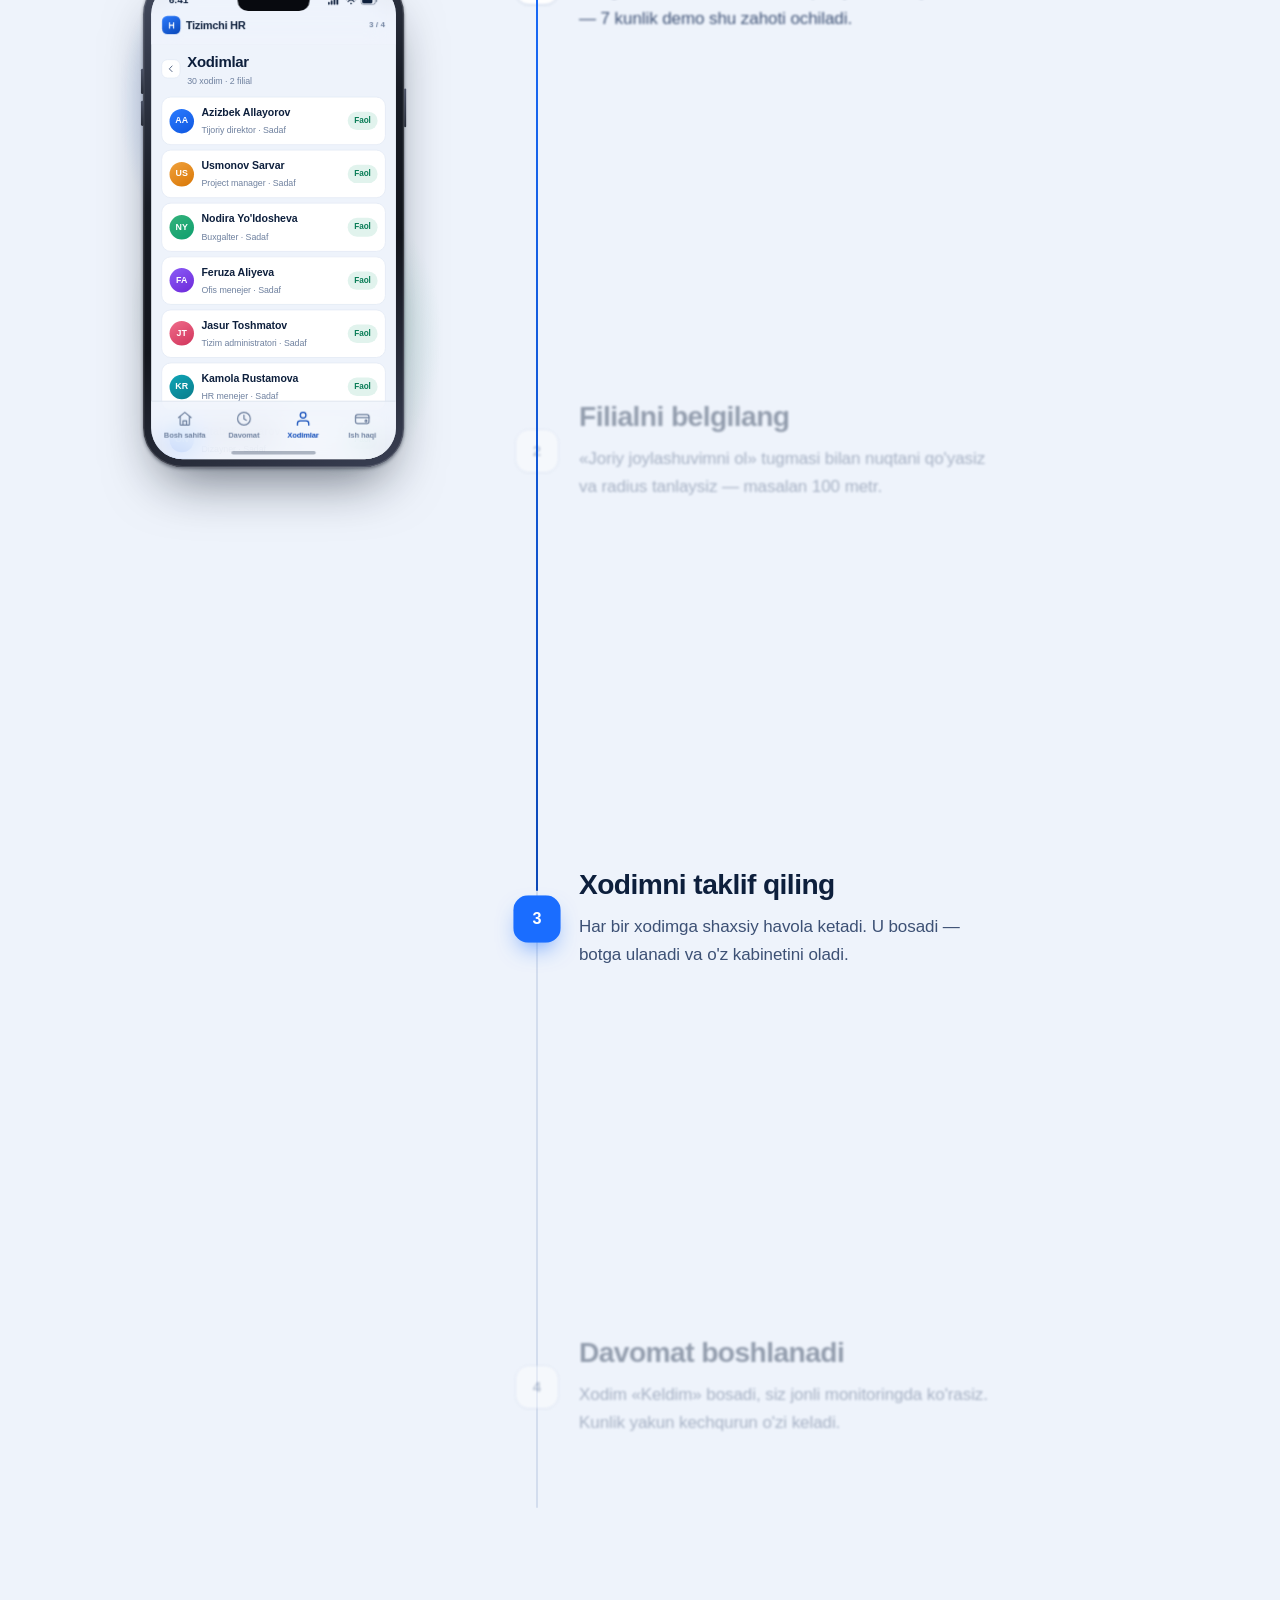
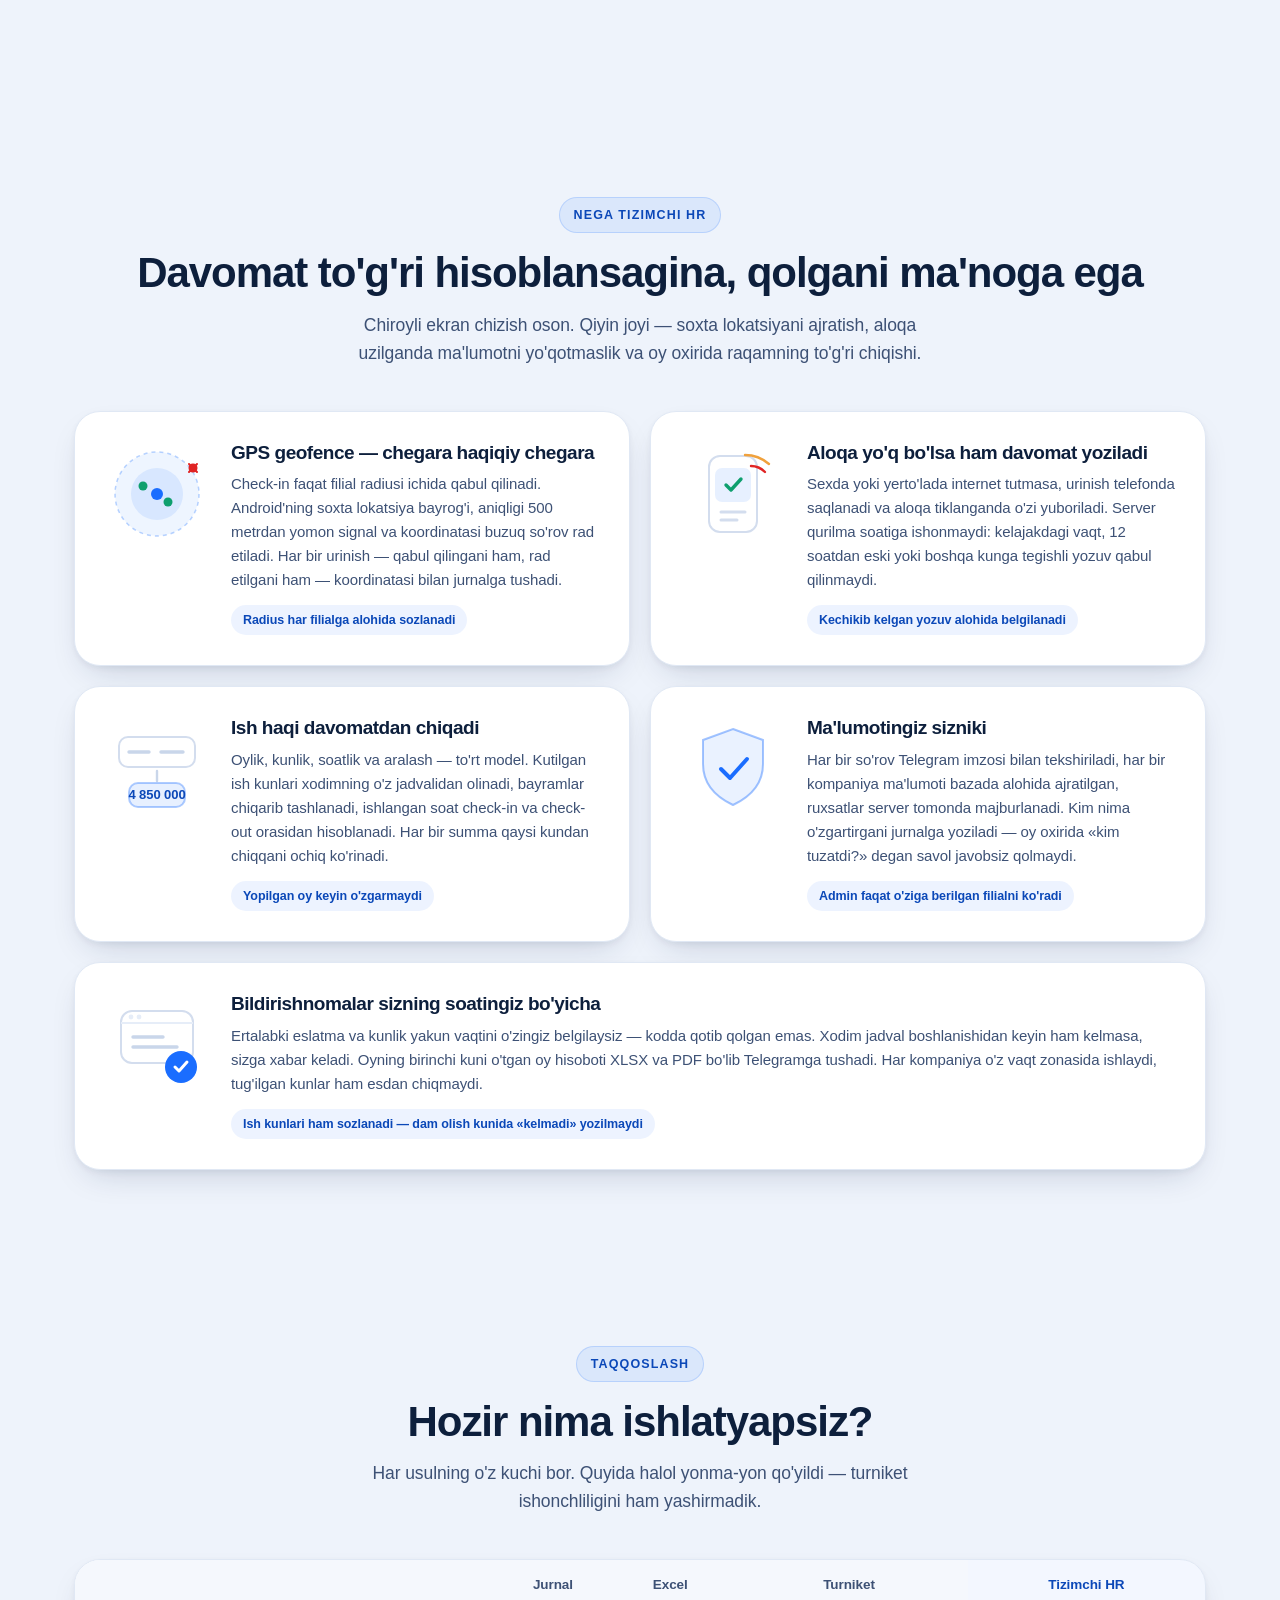
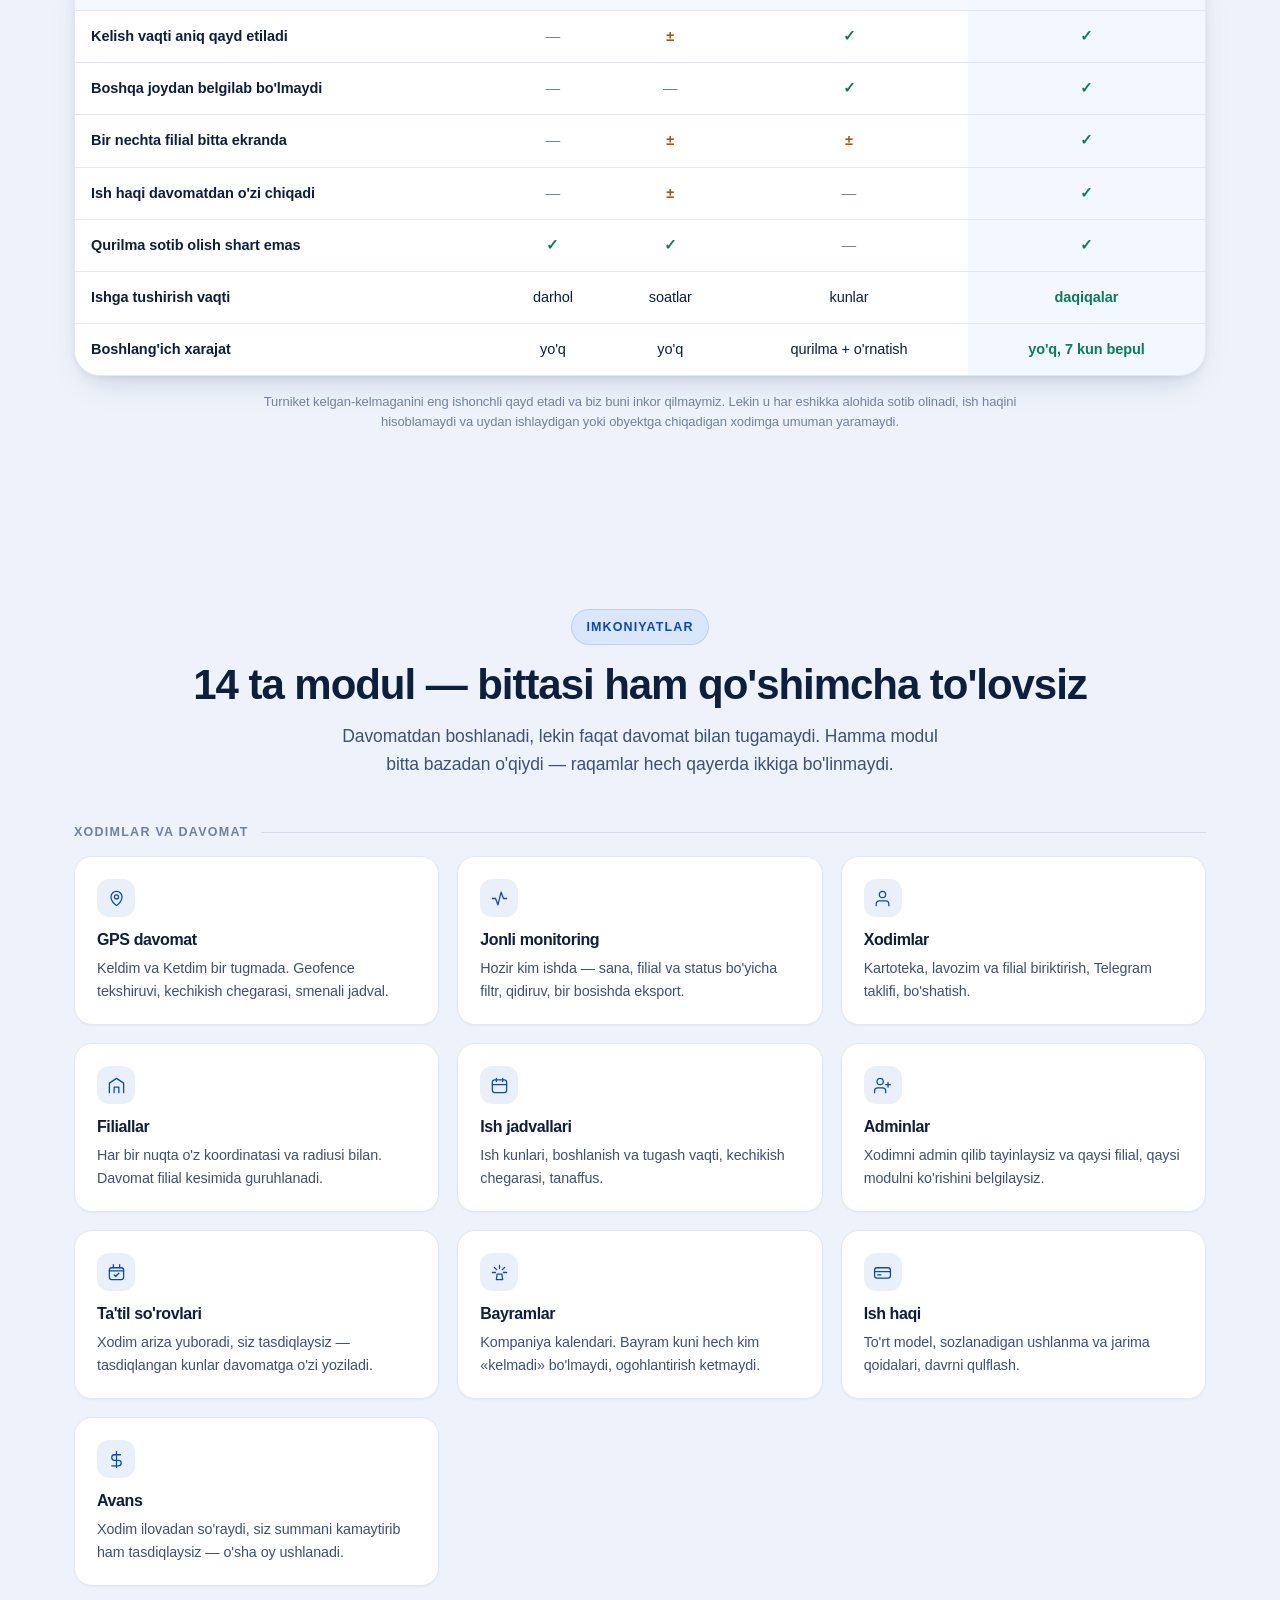
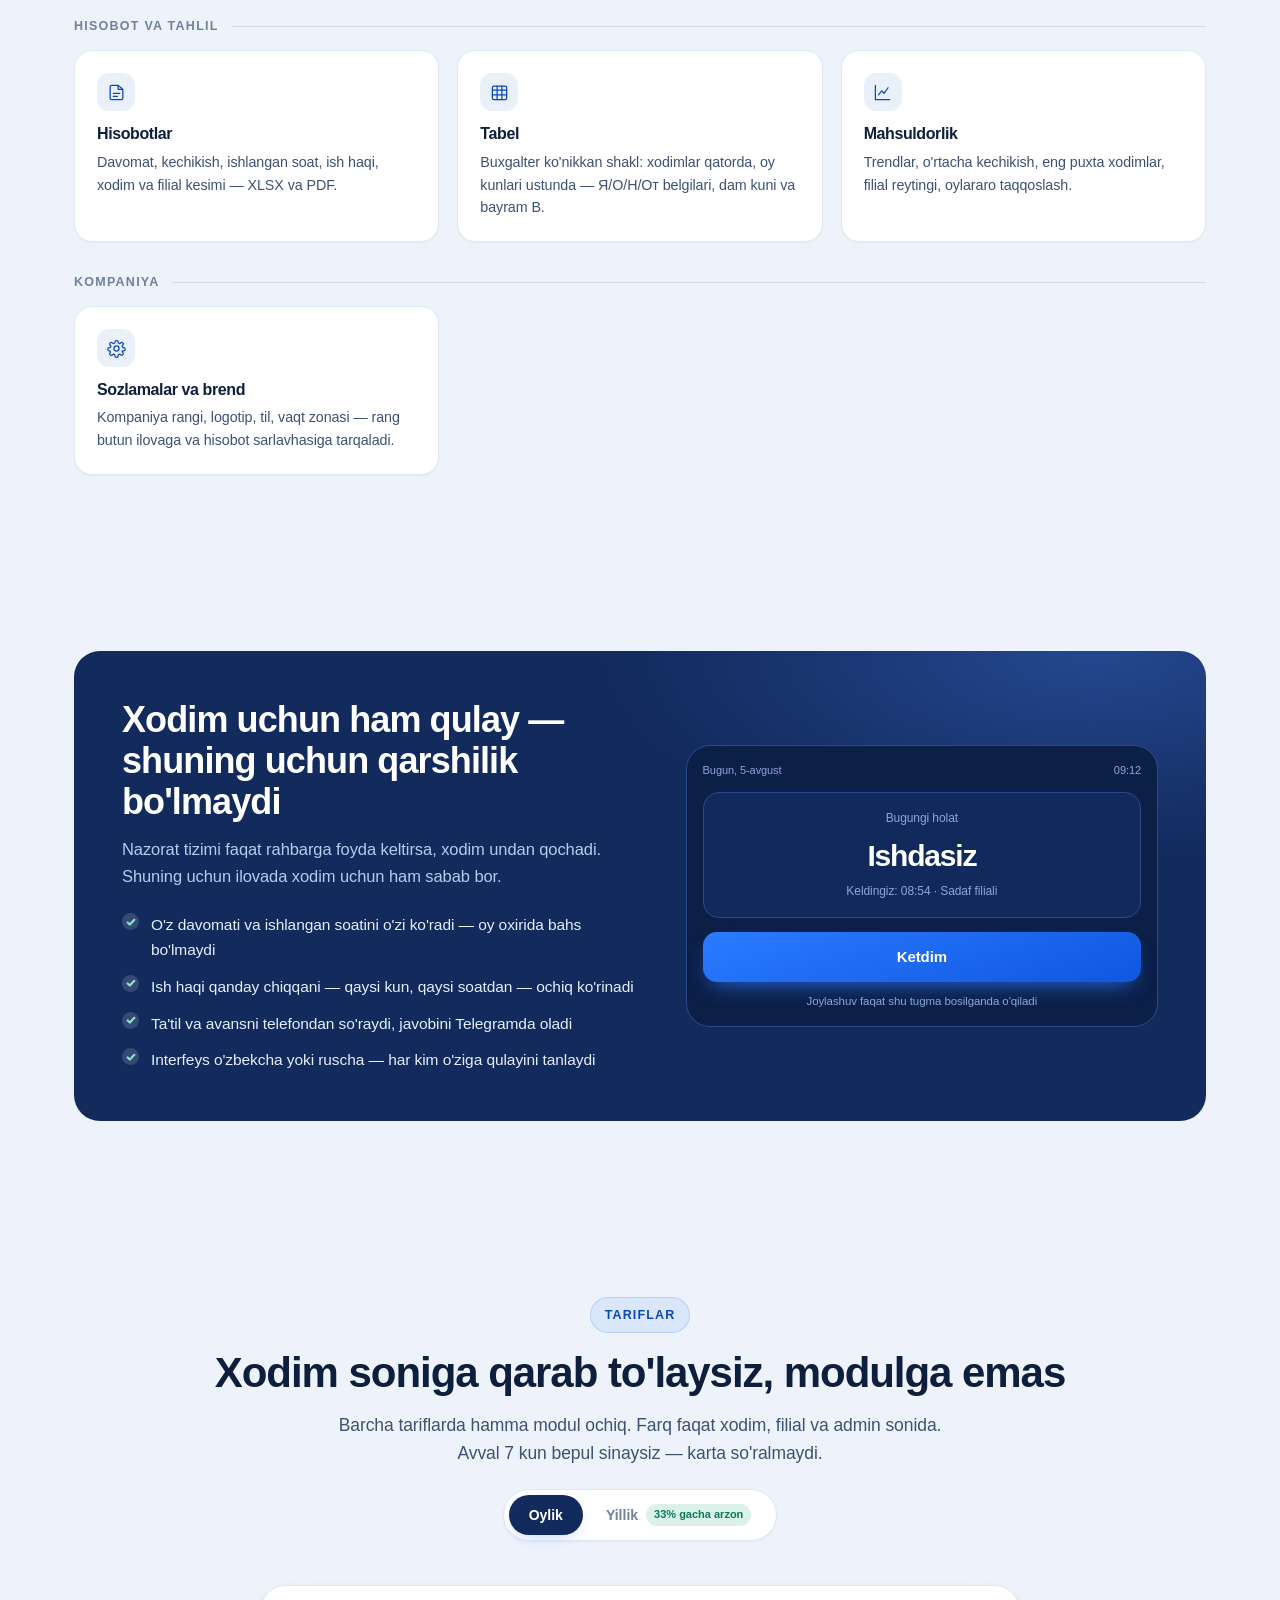
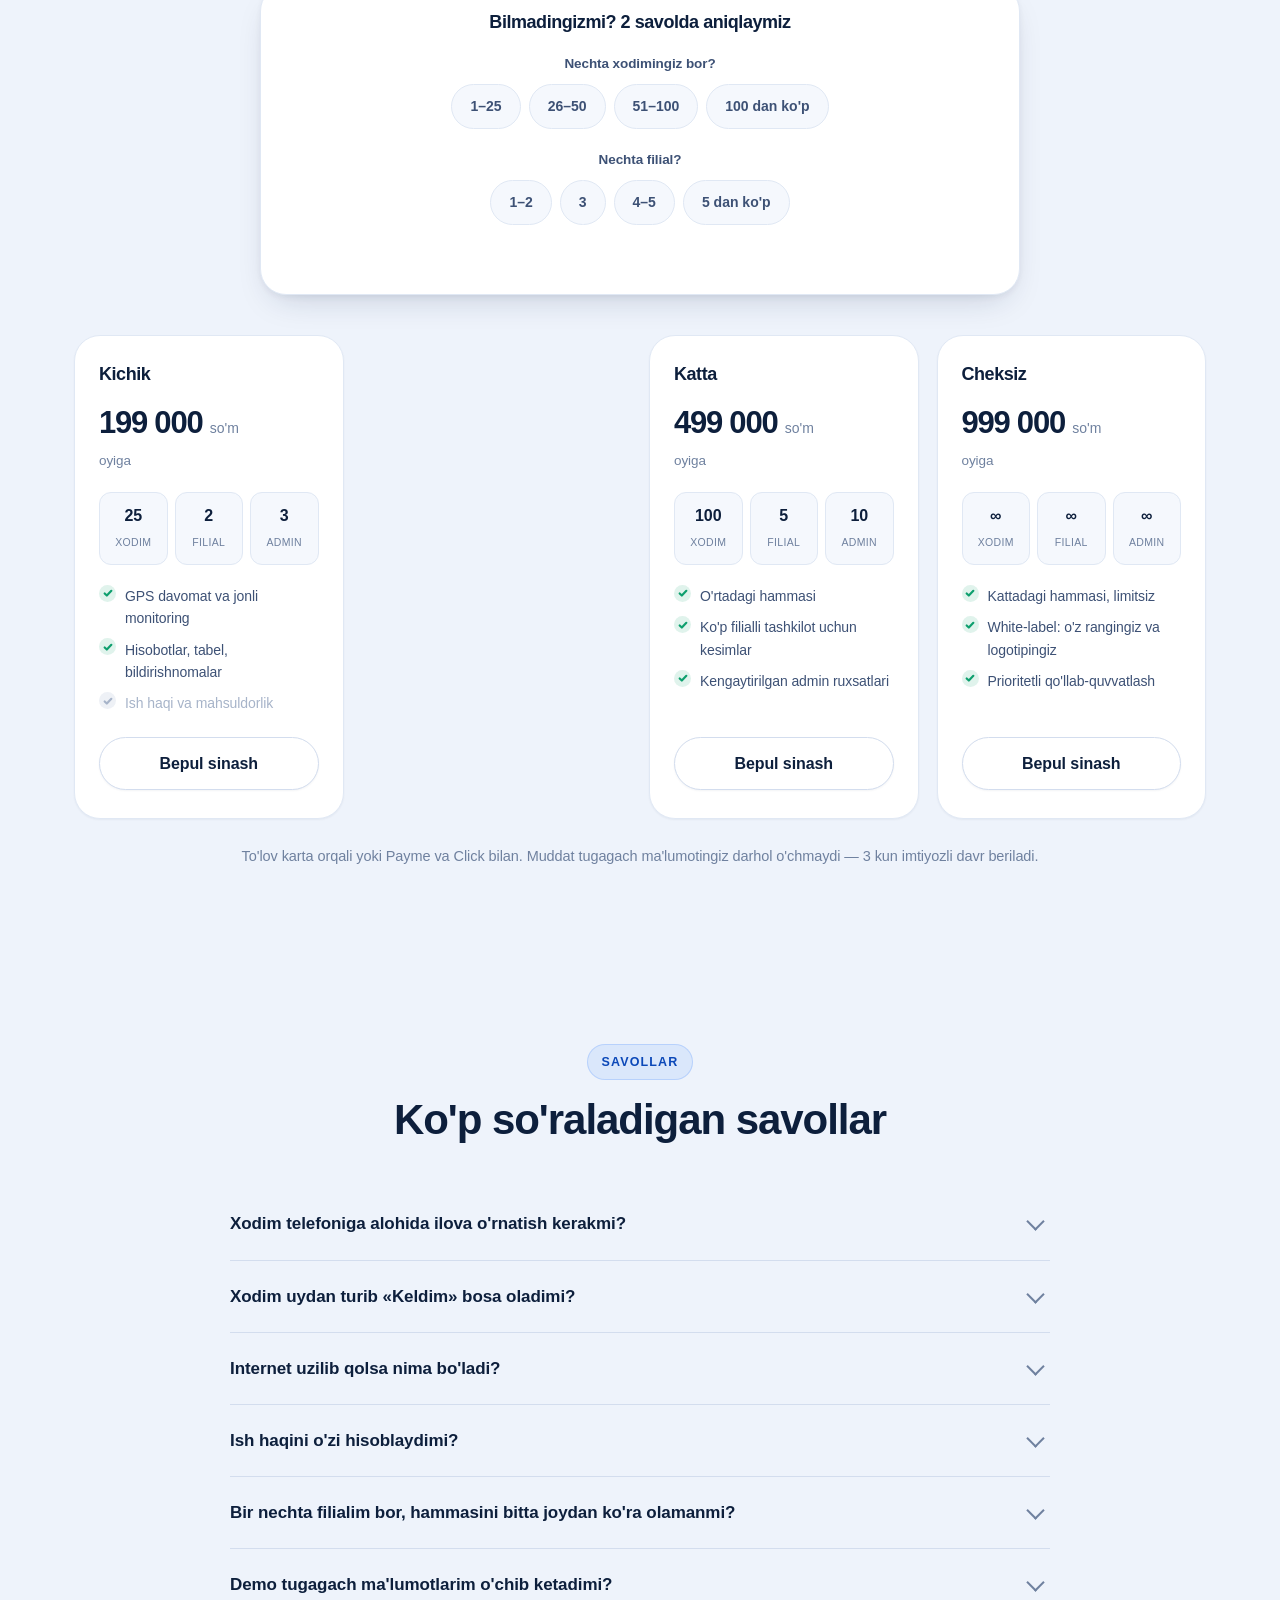
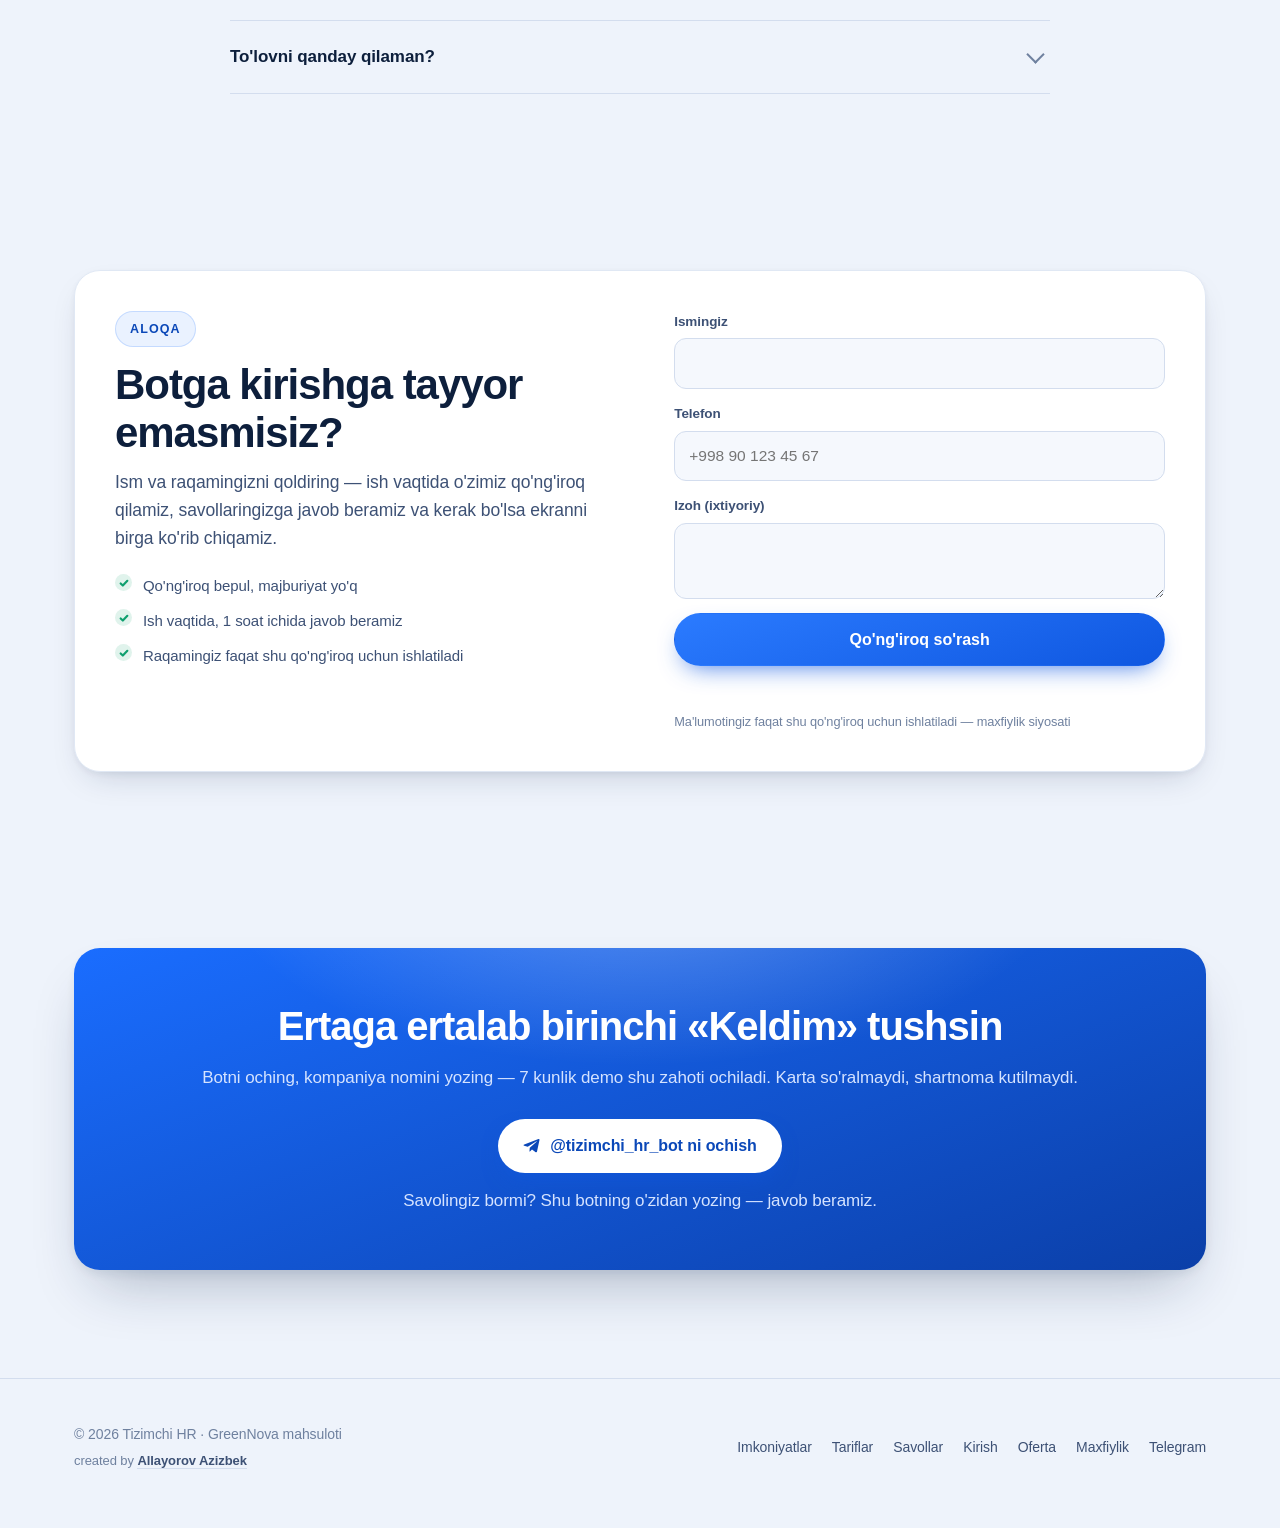
==== commit 484ed32c: "Maxfiylik siyosati sahifasi va hujjat uslubining yagona manbasi Saytda endi shaxsiy ma'lumot to'plan" ====
--- a/index.html
+++ b/index.html
@@ -749,6 +749,7 @@
    aynan uni to'ldirgani kerak. */
 .lead-hp{position:absolute; left:-9999px; width:1px; height:1px; opacity:0}
 .lead-msg{font-size:14.5px; min-height:20px; margin-top:2px}
+.lead-fine{font-size:12.8px; color:var(--muted); line-height:1.5; margin-top:-4px}
 .lead-msg.ok{color:var(--ok-ink)}
 .lead-msg.err{color:var(--bad-ink)}
 .lead-form .btn{width:100%}
@@ -2086,6 +2087,7 @@
         <input class="lead-hp" type="text" name="company" tabindex="-1" autocomplete="off" aria-hidden="true">
         <button class="btn btn-p" type="submit" data-umami-event="ariza-yuborish" data-i18n="ld.send">Qo'ng'iroq so'rash</button>
         <p class="lead-msg" id="leadMsg" role="status" aria-live="polite"></p>
+        <p class="lead-fine"><span data-i18n="ld.fine">Ma'lumotingiz faqat shu qo'ng'iroq uchun ishlatiladi</span> — <a href="/maxfiylik.html" data-i18n="ld.privlink">maxfiylik siyosati</a></p>
       </form>
     </div>
   </div>
@@ -2132,6 +2134,7 @@
       <!-- To'lov tizimlari (Payme, Click) xizmat shartlari sahifasini
            talab qiladi va uni saytdan topa olishi kerak -->
       <a href="/oferta.html" data-i18n="nav.offer">Oferta</a>
+      <a href="/maxfiylik.html" data-i18n="nav.priv">Maxfiylik</a>
       <a data-umami-event="bot-futer" href="https://t.me/tizimchi_hr_bot">Telegram</a>
     </nav>
   </div>
@@ -2300,6 +2303,9 @@
   'ld.name':'Ваше имя','ld.phone':'Телефон','ld.note':'Комментарий (необязательно)',
   'ld.send':'Заказать звонок',
 
+  'nav.priv':'Конфиденциальность',
+  'ld.fine':'Ваши данные используются только для этого звонка',
+  'ld.privlink':'политика конфиденциальности',
   'fo.by':'продукт GreenNova'
 };
 
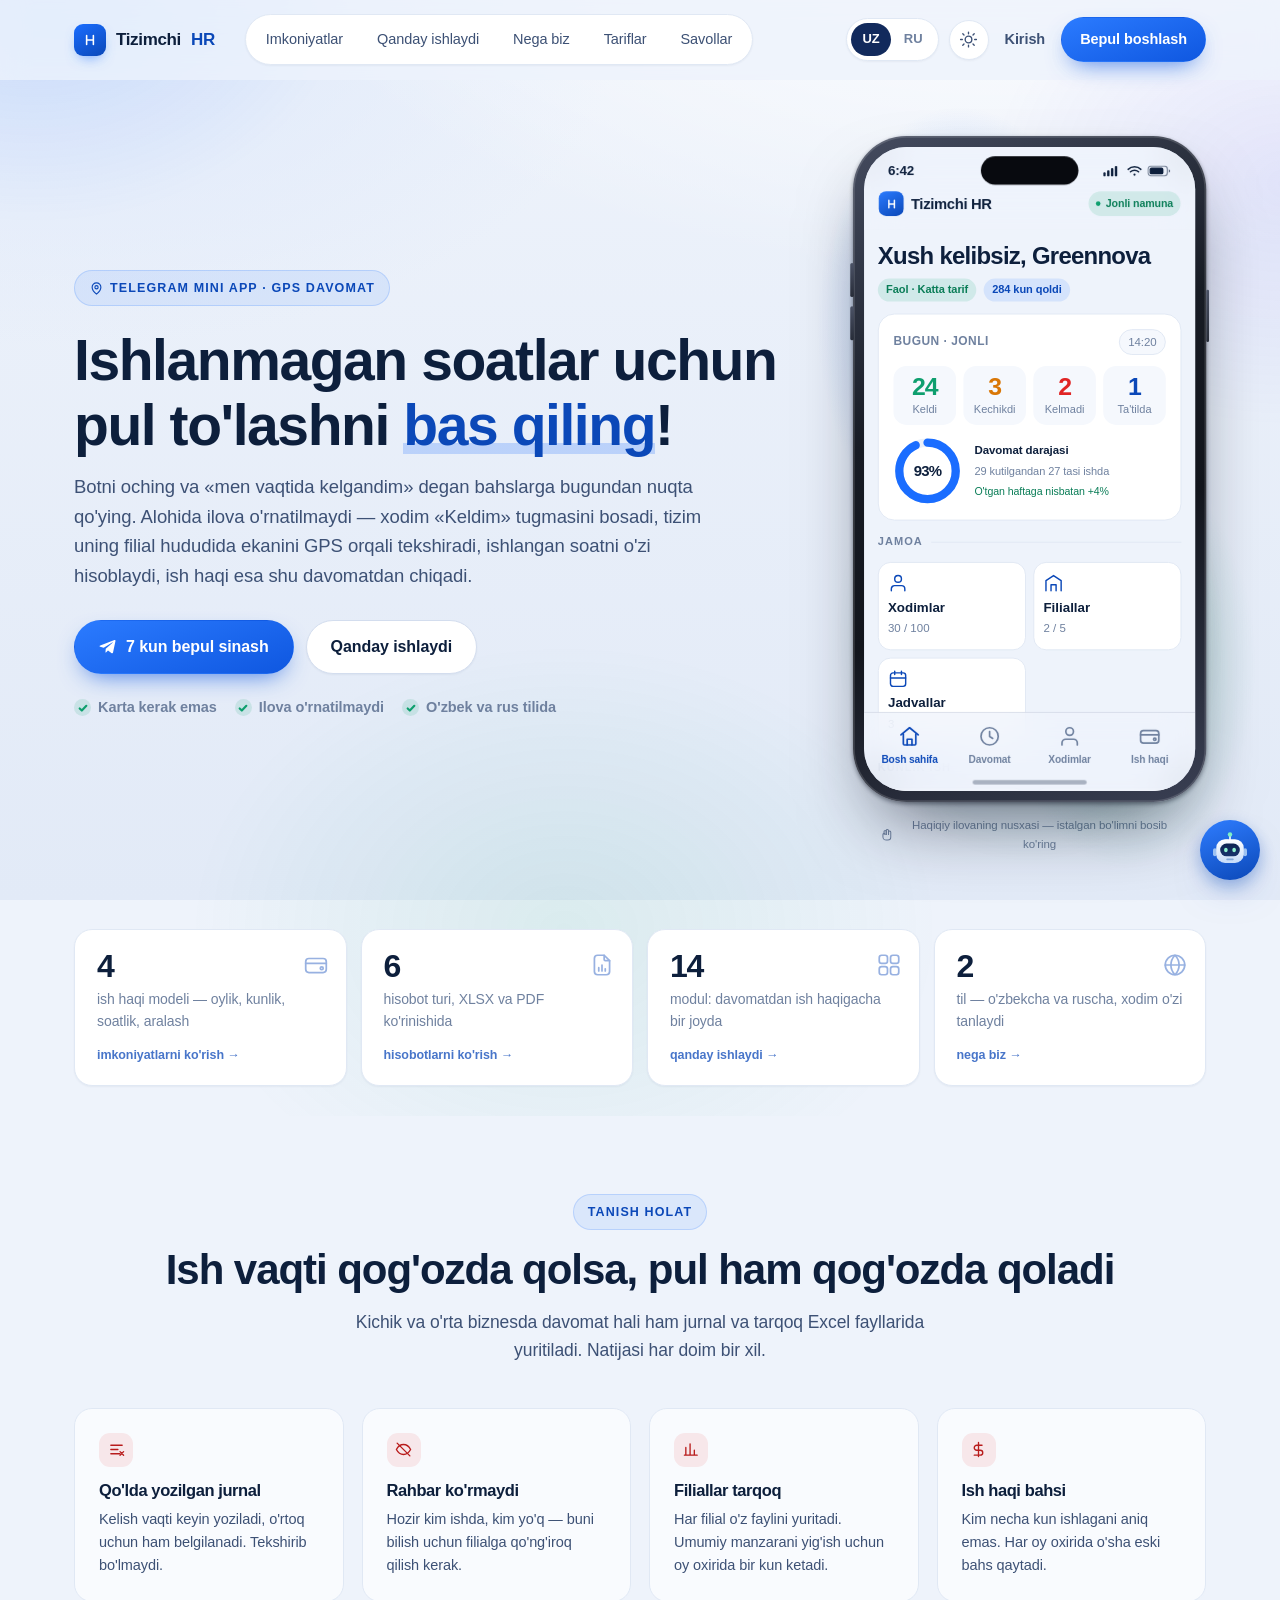
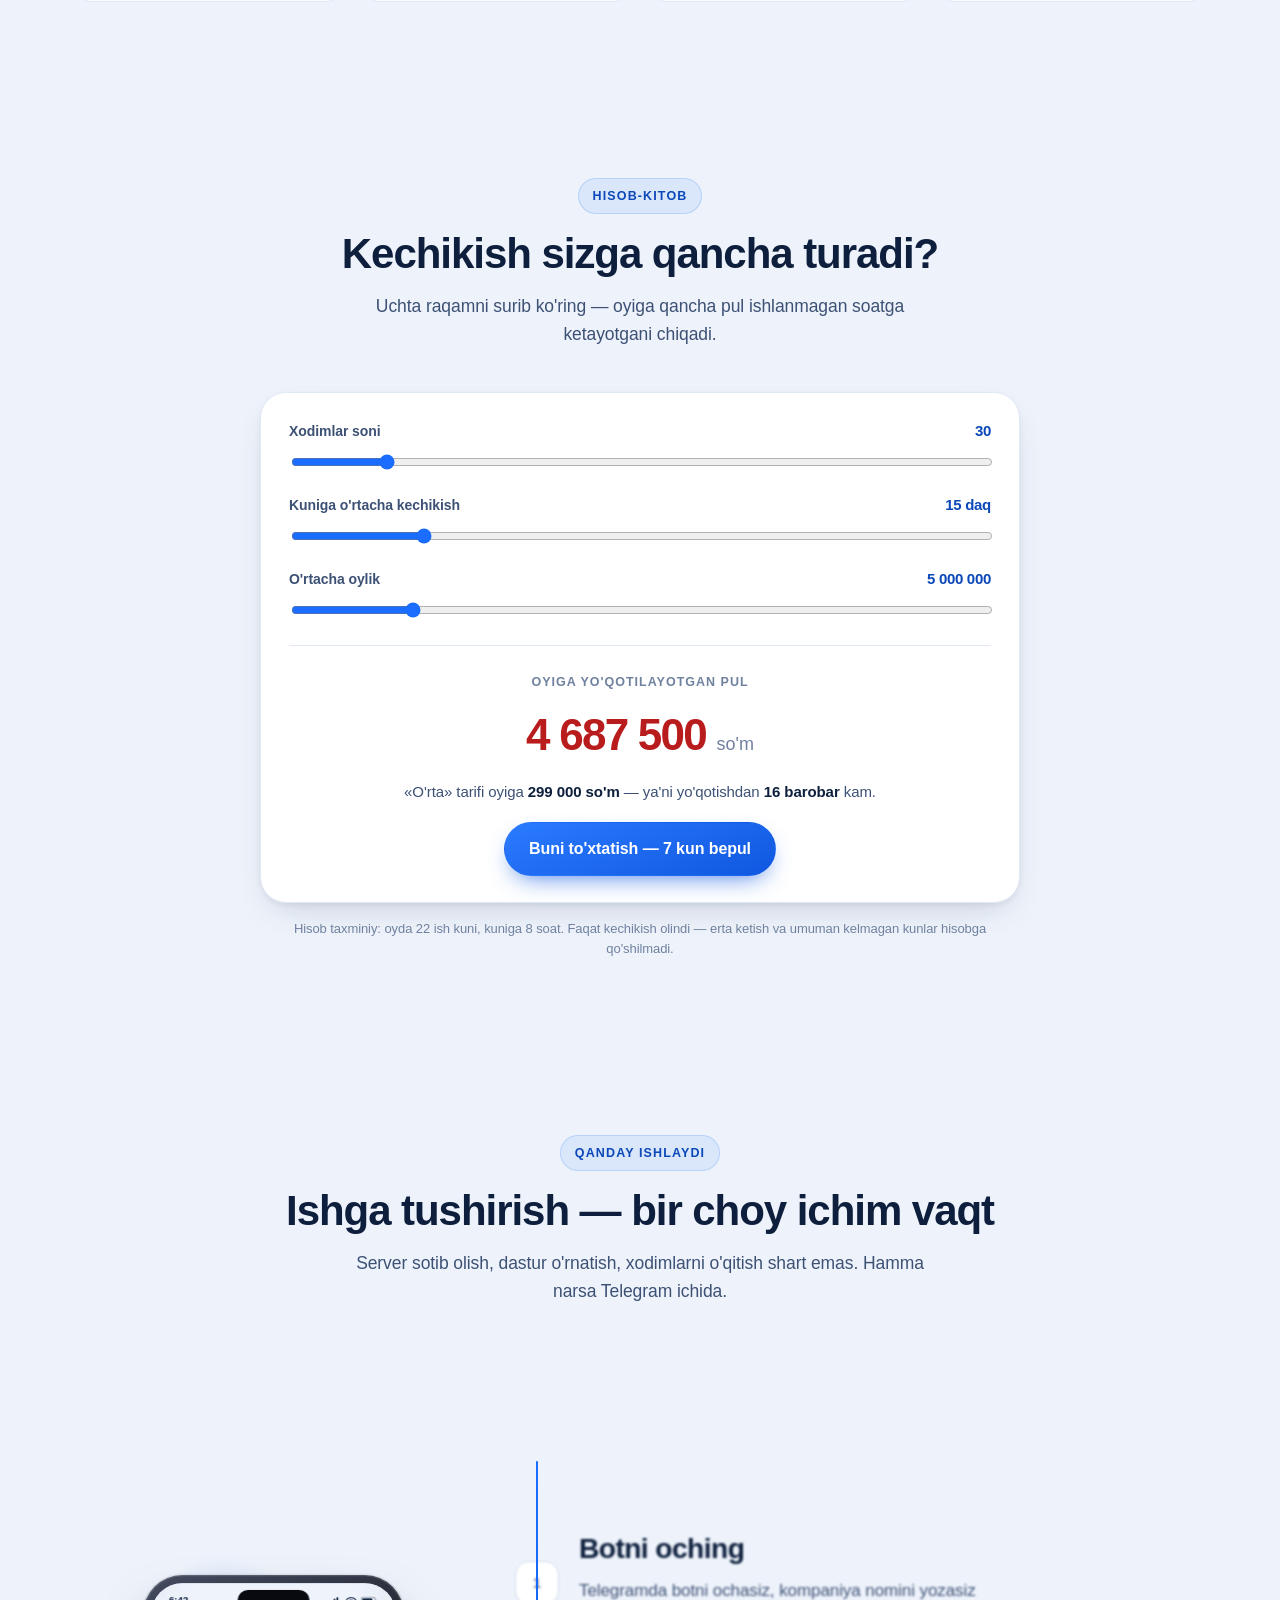
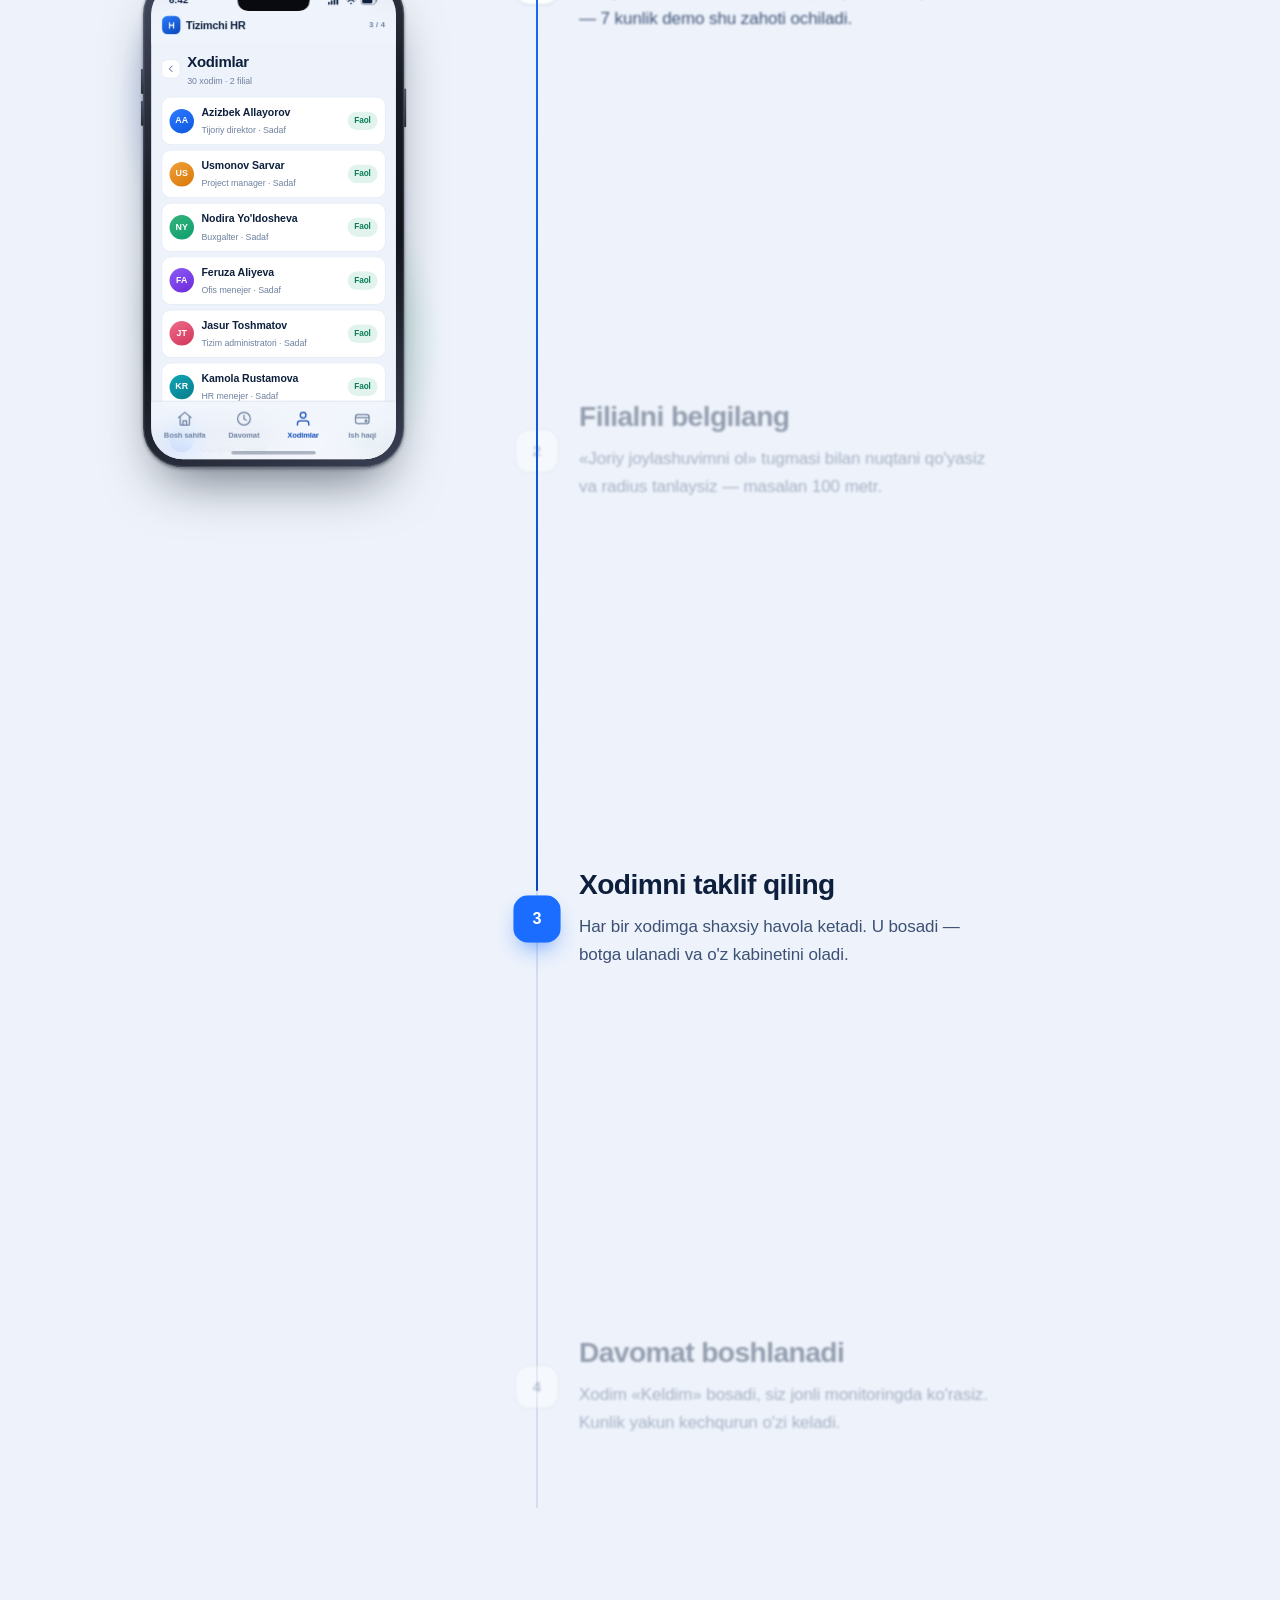
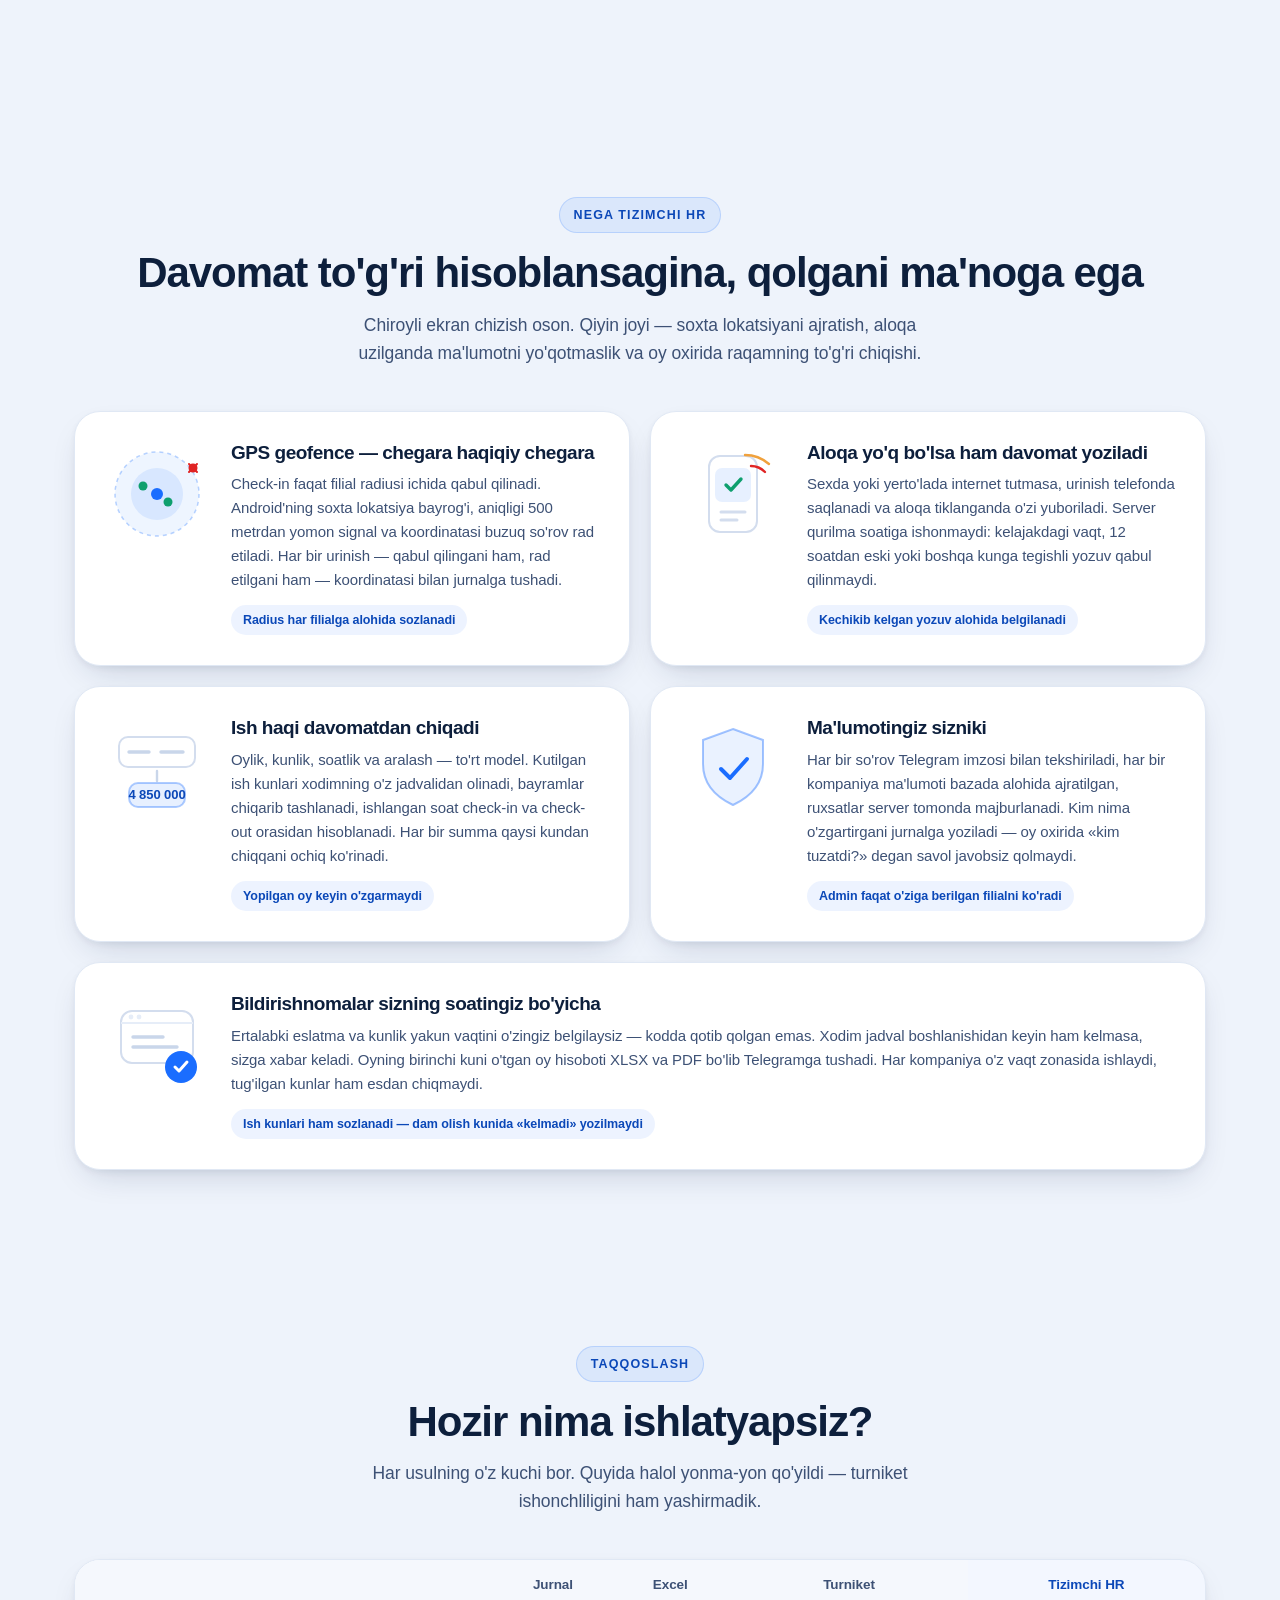
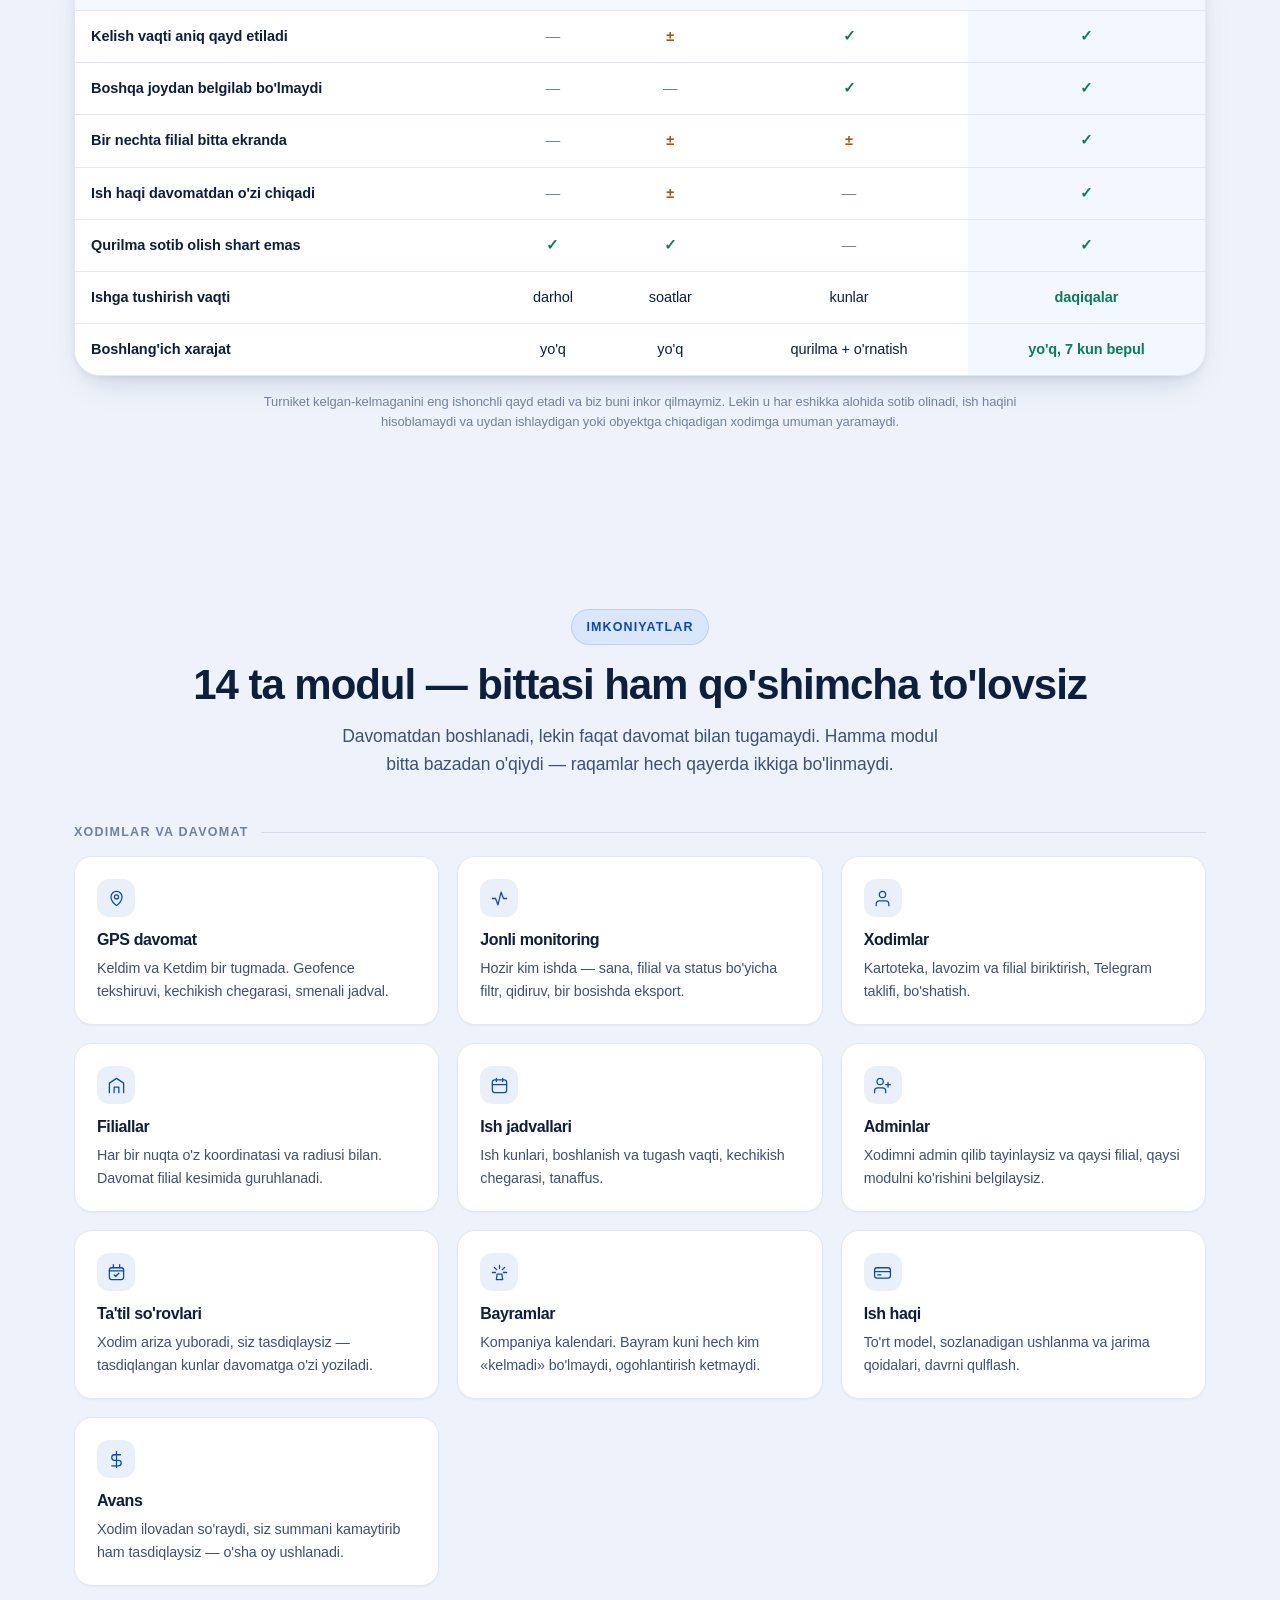
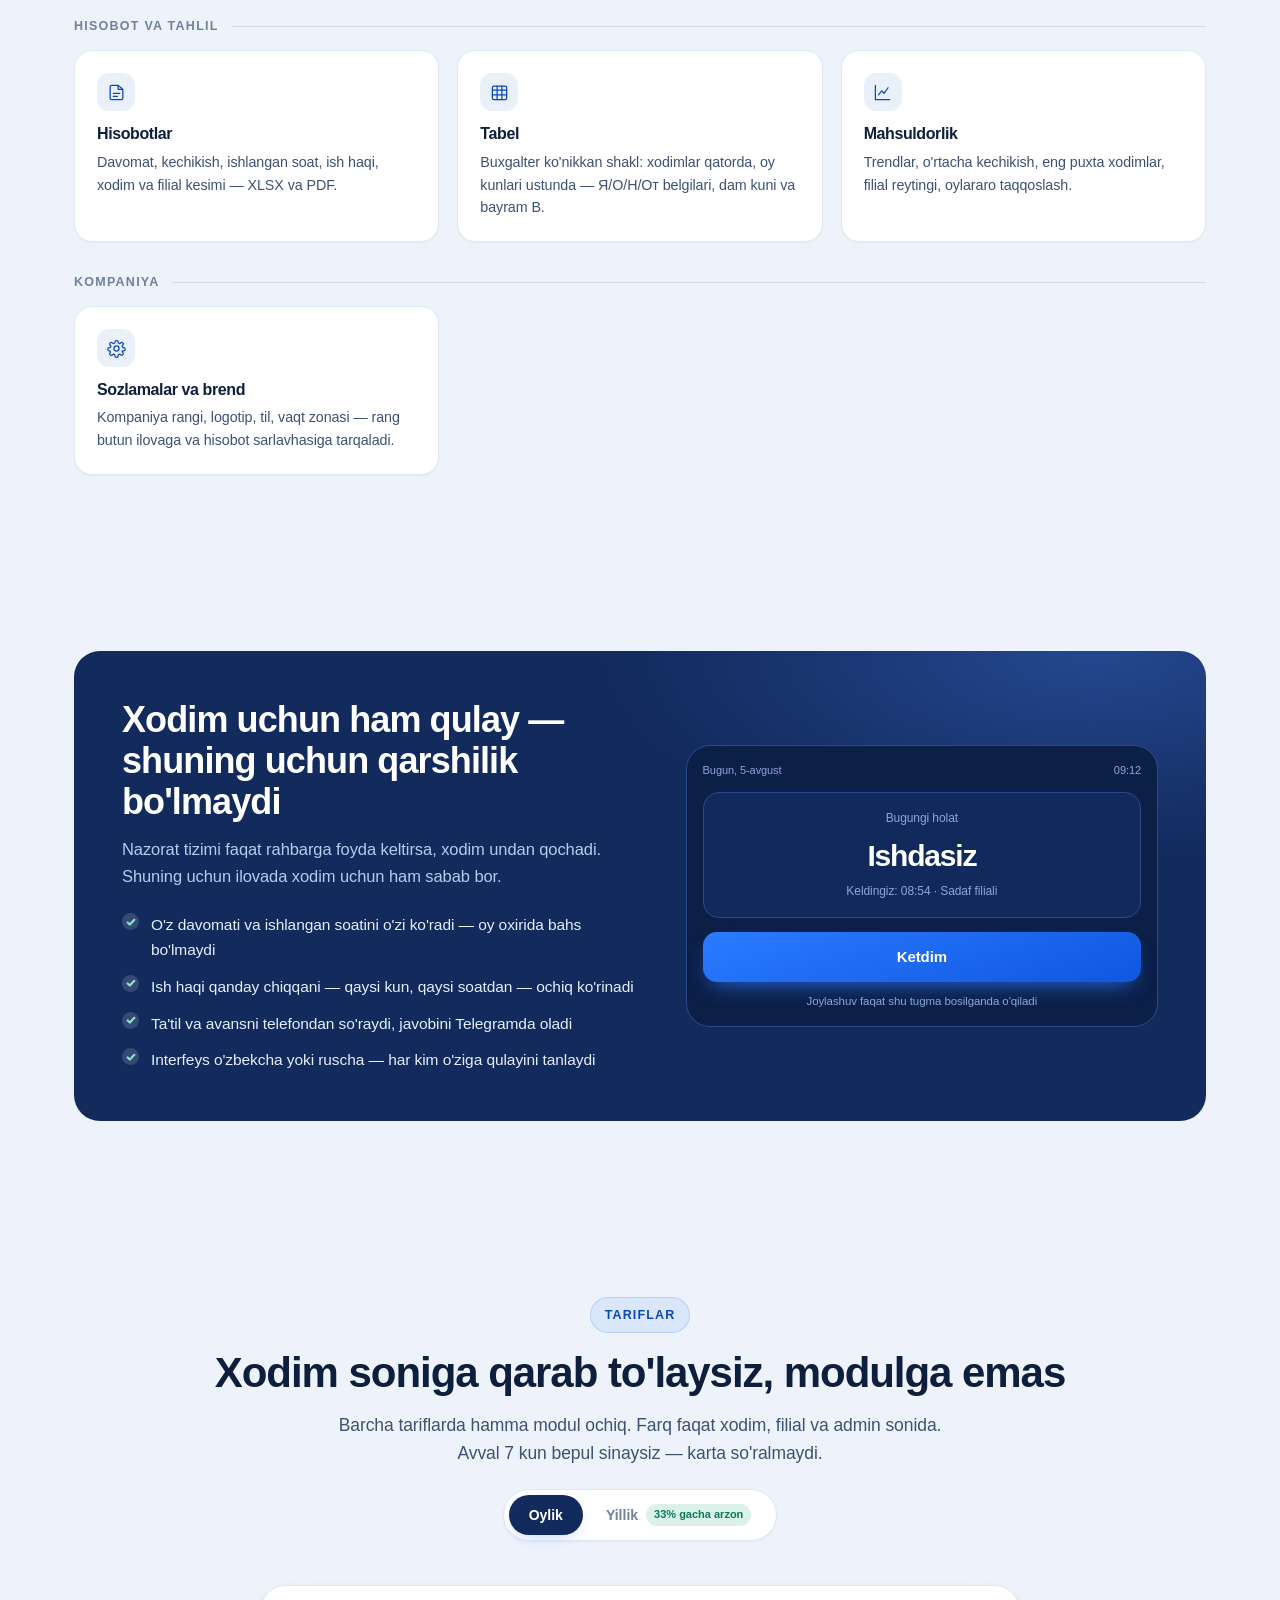
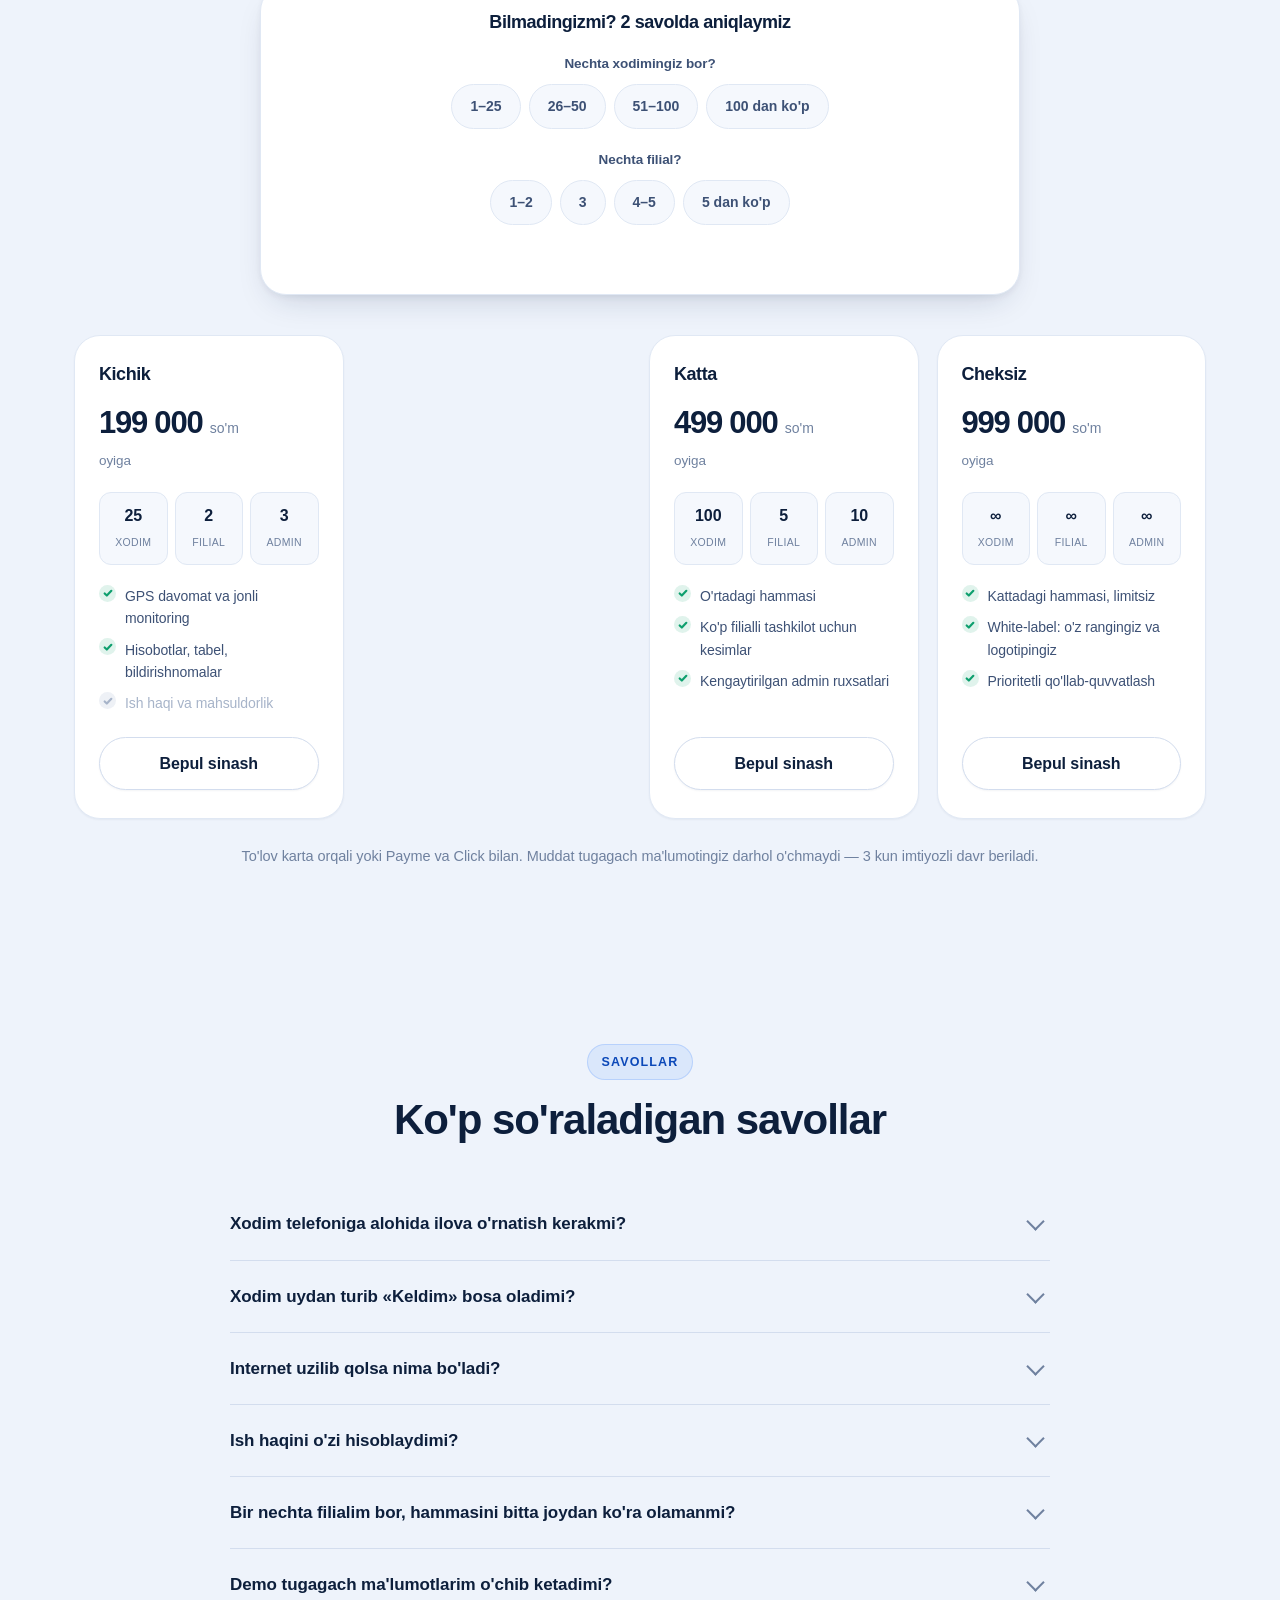
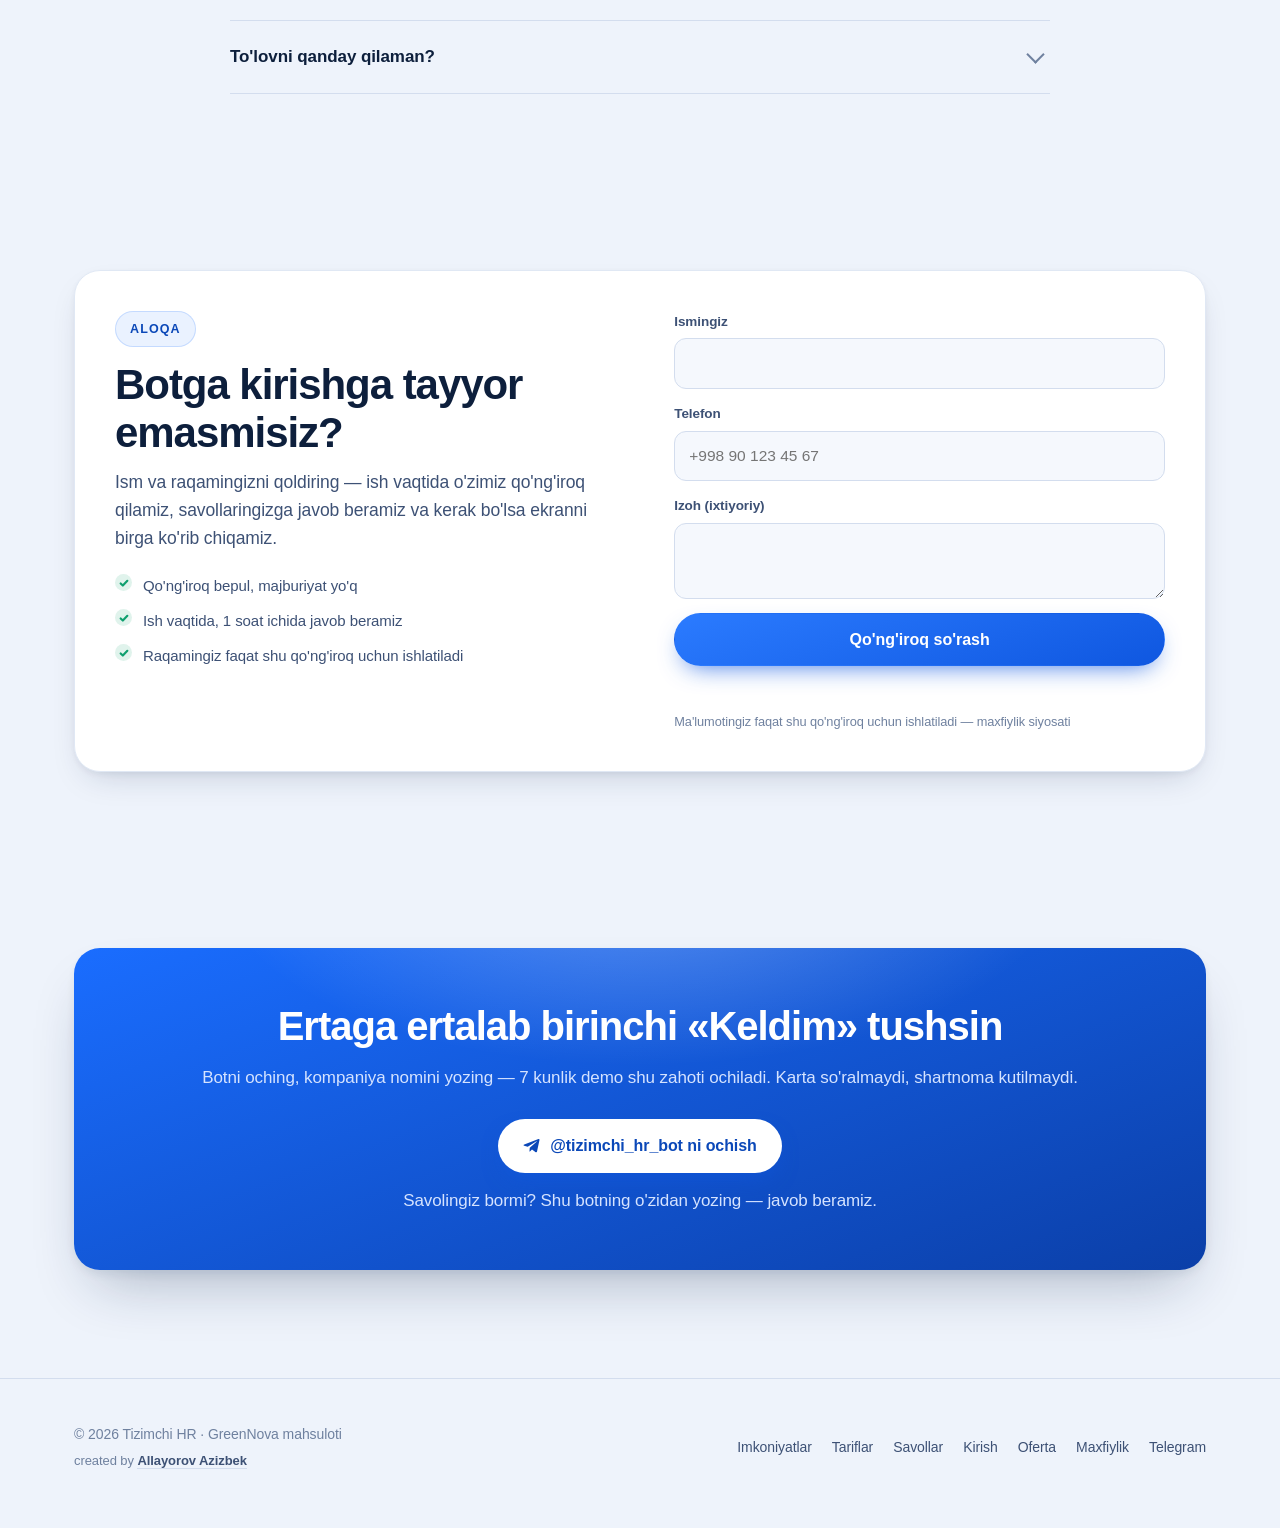
==== commit 038b5fc1: "AI yordamchi: animatsion robot va mini chat Saytga mehmon savoliga darhol javob beradigan yordamchi " ====
--- a/index.html
+++ b/index.html
@@ -1054,6 +1054,136 @@
   .mcta .btn{flex:1 1 0; min-width:0; padding-left:10px; padding-right:10px}
   body{padding-bottom:76px}
 }
+
+/* ---------- AI yordamchi ----------
+   Sayt mehmoni uchun mini chat. Javobni o'z serverimizdagi endpoint
+   beradi (`/panel/api/sayt-yordamchi`) — tashqi vidjet, tashqi skript
+   va cookie YO'Q. Butun vidjet ~6 KB, saytning nol-bog'liqlik qoidasi
+   buzilmaydi.
+
+   ⚠️ Telefonda pastda `.mcta` paneli turadi (76 px). Tugma undan
+   YUQORIDA joylashadi, aks holda ikkalasi ustma-ust tushadi. */
+.aiw{position:fixed; right:20px; bottom:20px; z-index:70;
+  display:flex; flex-direction:column; align-items:flex-end; gap:12px}
+
+/* ---- chaqiruv tugmasi ---- */
+.aibtn{width:60px; height:60px; border-radius:50%; border:0; cursor:pointer; padding:0;
+  background:linear-gradient(160deg,#2f7dff,#0b48b8);
+  box-shadow:0 6px 16px rgba(11,72,184,.34), 0 18px 40px -18px rgba(11,72,184,.6);
+  display:grid; place-items:center; position:relative;
+  transition:transform .32s var(--ease), box-shadow .32s var(--ease)}
+.aibtn:hover{transform:translateY(-3px) scale(1.04);
+  box-shadow:0 10px 22px rgba(11,72,184,.4), 0 24px 50px -18px rgba(11,72,184,.7)}
+.aibtn:active{transform:translateY(-1px) scale(.98)}
+.aibtn:focus-visible{outline:3px solid var(--brand); outline-offset:3px}
+.aibtn svg{width:40px; height:40px; display:block}
+
+/* Yopish belgisi — panel ochilganda robot o'rniga chiqadi */
+.aibtn-x{position:absolute; inset:0; display:grid; place-items:center;
+  color:#fff; font-size:26px; line-height:1; opacity:0; transform:rotate(-90deg) scale(.6);
+  transition:opacity .26s var(--ease), transform .26s var(--ease)}
+.aiw.on .aibtn-x{opacity:1; transform:none}
+.aiw.on .aibtn .rb-wrap{opacity:0; transform:scale(.6) rotate(90deg)}
+.aibtn .rb-wrap{transition:opacity .26s var(--ease), transform .26s var(--ease)}
+
+/* ---- robot ---- */
+.rb-tilt{transform-origin:24px 26px; transition:transform .4s var(--ease)}
+.aibtn:hover .rb-tilt{transform:rotate(-6deg)}
+
+/* ---- panel ---- */
+/* ⚠️ `padding:0` SHART: sahifada global `section{padding:88px 0}` qoidasi
+   bor va panel ham `<section>`. Busiz panel ichida 88 piksellik bo'sh
+   joy paydo bo'lib, xabarlar maydoni siqilib qolardi. */
+.aip{padding:0; width:min(360px, calc(100vw - 32px)); max-height:min(560px, calc(100dvh - 140px));
+  background:var(--surface); border:1px solid var(--line); border-radius:var(--r-md);
+  box-shadow:var(--sh-3); display:flex; flex-direction:column; overflow:hidden;
+  transform-origin:bottom right}
+.aip[hidden]{display:none}
+
+.aip-h{display:flex; align-items:center; gap:10px; padding:14px 14px 12px;
+  border-bottom:1px solid var(--line); background:var(--surface-2)}
+.aip-h strong{display:block; font-size:15px; letter-spacing:-.01em}
+.aip-h small{display:block; font-size:12.5px; color:var(--muted); margin-top:1px}
+.aip-h > div{flex:1; min-width:0}
+.aip-live{width:9px; height:9px; border-radius:50%; background:var(--ok); flex:0 0 auto;
+  box-shadow:0 0 0 3px rgba(14,159,110,.18)}
+.aip-x{border:0; background:transparent; cursor:pointer; color:var(--muted);
+  font-size:22px; line-height:1; padding:2px 6px; border-radius:8px}
+.aip-x:hover{background:var(--surface-3); color:var(--ink)}
+
+.aip-b{flex:1; overflow-y:auto; padding:14px; display:flex; flex-direction:column; gap:10px;
+  overscroll-behavior:contain}
+
+.ai-m{max-width:88%; padding:10px 13px; border-radius:14px; font-size:14.5px; line-height:1.55;
+  white-space:pre-wrap; word-wrap:break-word}
+.ai-bot{align-self:flex-start; background:var(--surface-3); color:var(--ink);
+  border-bottom-left-radius:5px}
+.ai-me{align-self:flex-end; background:linear-gradient(160deg,#2f7dff,#0b48b8); color:#fff;
+  border-bottom-right-radius:5px}
+.ai-m a{color:inherit; text-decoration:underline; text-underline-offset:2px}
+.ai-bot a{color:var(--brand-ink)}
+
+/* Taklif qilingan savollar — bosilgach yo'qoladi */
+.ai-chips{display:flex; flex-wrap:wrap; gap:7px}
+.ai-chips button{border:1px solid var(--line-2); background:var(--surface); color:var(--ink-2);
+  border-radius:999px; padding:7px 12px; font-size:13px; cursor:pointer; font-family:inherit;
+  transition:border-color .2s, color .2s, background .2s}
+.ai-chips button:hover{border-color:var(--brand); color:var(--brand-ink); background:var(--surface-2)}
+
+/* "yozmoqda" — uchta sakrovchi nuqta */
+.ai-dots{display:inline-flex; gap:4px; align-items:center; padding:3px 0}
+.ai-dots i{width:6px; height:6px; border-radius:50%; background:var(--muted); display:block}
+
+.aip-f{display:flex; gap:8px; padding:12px 12px 8px; border-top:1px solid var(--line)}
+.aip-f input{flex:1; min-width:0; border:1px solid var(--line-2); background:var(--surface-2);
+  color:var(--ink); border-radius:12px; padding:10px 13px; font-size:14.5px; font-family:inherit;
+  outline:none; transition:border-color .2s, background .2s}
+.aip-f input:focus{border-color:var(--brand); background:var(--surface)}
+.aip-f button{border:0; cursor:pointer; width:42px; flex:0 0 42px; border-radius:12px;
+  background:linear-gradient(160deg,#2f7dff,#0b48b8); color:#fff; display:grid; place-items:center;
+  transition:opacity .2s, transform .2s}
+.aip-f button:hover{transform:translateY(-1px)}
+.aip-f button:disabled{opacity:.45; cursor:default; transform:none}
+.aip-f button svg{width:19px; height:19px}
+
+.aip-n{padding:0 14px 12px; font-size:11.5px; color:var(--muted); line-height:1.45}
+
+/* Faqat ekran o'quvchi uchun — matn manbasi bir joyda tursin (pastdagi
+   izohga qarang) */
+.ai-s{position:absolute; width:1px; height:1px; overflow:hidden; clip:rect(0 0 0 0);
+  white-space:nowrap}
+
+@media (max-width:600px){
+  /* `.mcta` paneli 76 px joy egallaydi — tugma undan yuqorida turadi */
+  .aiw{right:14px; bottom:calc(84px + env(safe-area-inset-bottom, 0px))}
+  .aibtn{width:54px; height:54px}
+  .aibtn svg{width:36px; height:36px}
+  .aip{width:calc(100vw - 28px); max-height:calc(100dvh - 190px)}
+}
+
+@media (prefers-reduced-motion:no-preference){
+  .rb-all{animation:rbFloat 4.6s ease-in-out infinite}
+  .rb-tip{animation:rbPulse 2.4s ease-in-out infinite}
+  /* Ko'z pirpirashi: uzoq pauza + qisqa yumilish. Transform SVG ichida
+     ishlashi uchun `transform-box:fill-box` shart — busiz o'q nuqtasi
+     butun tuvalning burchagi bo'lib qoladi va ko'z uchib ketadi. */
+  .rb-eye{transform-box:fill-box; transform-origin:center; animation:rbBlink 5.2s infinite}
+  .rb-eye:nth-of-type(2){animation-delay:.06s}
+  .aip:not([hidden]){animation:aiIn .34s var(--ease)}
+  .ai-m{animation:aiIn .26s var(--ease)}
+  .ai-dots i{animation:aiDot 1.1s ease-in-out infinite}
+  .ai-dots i:nth-child(2){animation-delay:.14s}
+  .ai-dots i:nth-child(3){animation-delay:.28s}
+  /* Javob kutilayotganda ko'zlar tez pirpiraydi — "o'ylayapti" belgisi */
+  .aiw.busy .rb-eye{animation:rbBlink 1.1s infinite}
+  .aiw.busy .rb-tip{animation:rbPulse .9s ease-in-out infinite}
+}
+
+@keyframes rbFloat{0%,100%{transform:translateY(0)} 50%{transform:translateY(-1.6px)}}
+@keyframes rbPulse{0%,100%{opacity:.85; transform:scale(1)} 50%{opacity:1; transform:scale(1.14)}}
+@keyframes rbBlink{0%,92%,100%{transform:scaleY(1)} 95%,97%{transform:scaleY(.12)}}
+@keyframes aiIn{from{opacity:0; transform:translateY(8px) scale(.985)} to{opacity:1; transform:none}}
+@keyframes aiDot{0%,100%{transform:translateY(0); opacity:.45} 50%{transform:translateY(-4px); opacity:1}}
 
 /* ---------- ekran almashuvi (View Transitions) ----------
    Til va mavzu almashganda brauzer eski/yangi holatning suratini olib,
@@ -2120,6 +2250,88 @@
   <a data-umami-event="maslahat-mobil" class="btn btn-s btn-sm" href="https://t.me/azizbekallayorov?text=Men%20sizga%20hr-bot%20bo%27yicha%20yozyapman" target="_blank" rel="noopener" data-i18n="nav.help">Maslahat olish</a>
 </div>
 
+<!-- ═══════════ AI yordamchi ═══════════
+     Mehmon savolini o'z serverimizdagi endpoint'ga yuboradi va javobni
+     shu yerda ko'rsatadi. Tashqi vidjet ishlatilmadi (auditdagi taqiq):
+     bu o'zimizniki, ~6 KB, cookie qo'ymaydi va sahifani sekinlashtirmaydi.
+
+     JS o'chirilgan brauzerda butun blok YASHIRIN qoladi (`hidden` ni JS
+     oladi) — ishlamaydigan tugma ko'rsatishdan ko'ra ko'rsatmagan afzal. -->
+<div class="aiw" id="aiw" hidden>
+  <!-- Matn manbasi BITTA joyda: bu yashirin qatorlar ham `data-i18n` bilan
+       belgilangani uchun ular ham `OTHER` lug'atidan tarjima oladi va CI
+       tekshiruvidan o'tadi. JS ularni o'qib ishlatadi — shunda skript
+       ichida ikkinchi lug'at paydo bo'lmaydi. -->
+  <span class="ai-s" id="ai-s-ph" data-i18n="ai.ph">Savolingizni yozing…</span>
+  <span class="ai-s" id="ai-s-err" data-i18n="ai.err">Aloqa uzildi. Birozdan keyin urinib ko'ring yoki bizga yozing: t.me/azizbekallayorov</span>
+  <span class="ai-s" id="ai-s-close" data-i18n="ai.close">Yopish</span>
+  <span class="ai-s" id="ai-s-send" data-i18n="ai.send">Yuborish</span>
+
+  <section class="aip" id="aipanel" hidden aria-label="AI yordamchi">
+    <header class="aip-h">
+      <span class="aip-live" aria-hidden="true"></span>
+      <div>
+        <strong data-i18n="ai.title">AI yordamchi</strong>
+        <small data-i18n="ai.sub">Tizimchi HR haqida so'rang</small>
+      </div>
+      <button class="aip-x" id="aiclose" type="button">&times;</button>
+    </header>
+
+    <div class="aip-b" id="aibody" role="log" aria-live="polite">
+      <div class="ai-m ai-bot" data-i18n="ai.hello">Salom! Men Tizimchi HR yordamchisiman. Narxlar, imkoniyatlar yoki qanday boshlash haqida so'rang.</div>
+      <div class="ai-chips" id="aichips">
+        <button type="button" data-i18n="ai.q1">Narxlari qanday?</button>
+        <button type="button" data-i18n="ai.q2">Xodim uydan bosa oladimi?</button>
+        <button type="button" data-i18n="ai.q3">Qanday boshlayman?</button>
+      </div>
+    </div>
+
+    <form class="aip-f" id="aiform" autocomplete="off">
+      <input id="aiin" type="text" maxlength="500" placeholder="Savolingizni yozing…">
+      <button type="submit" id="aisend">
+        <svg viewBox="0 0 24 24" fill="none" aria-hidden="true"><path d="M4 12h15M13 6l6 6-6 6" stroke="currentColor" stroke-width="2.2" stroke-linecap="round" stroke-linejoin="round"/></svg>
+      </button>
+    </form>
+    <p class="aip-n" data-i18n="ai.note">AI javob beradi — xato bo'lishi mumkin. Muhim savolni odamdan so'rang.</p>
+  </section>
+
+  <button class="aibtn" id="aibtn" type="button" aria-expanded="false" aria-controls="aipanel" data-umami-event="ai-ochish">
+    <span class="rb-wrap">
+      <svg viewBox="0 0 48 48" aria-hidden="true">
+        <defs>
+          <linearGradient id="rbHead" x1="0" y1="0" x2="0" y2="1">
+            <stop offset="0" stop-color="#ffffff"/><stop offset="1" stop-color="#c6dcfa"/>
+          </linearGradient>
+          <linearGradient id="rbVisor" x1="0" y1="0" x2="0" y2="1">
+            <stop offset="0" stop-color="#0d2350"/><stop offset="1" stop-color="#17346e"/>
+          </linearGradient>
+        </defs>
+        <g class="rb-tilt"><g class="rb-all">
+          <!-- antenna -->
+          <path d="M24 11V7.6" stroke="#e8f1ff" stroke-width="2.1" stroke-linecap="round"/>
+          <circle class="rb-tip" cx="24" cy="5.4" r="2.7" fill="#7ef0c4"/>
+          <!-- yon panellar -->
+          <rect x="3.6" y="22" width="4.6" height="9.5" rx="2.3" fill="#9dc2f2"/>
+          <rect x="39.8" y="22" width="4.6" height="9.5" rx="2.3" fill="#9dc2f2"/>
+          <!-- bosh -->
+          <rect x="7.5" y="11" width="33" height="28.5" rx="10.5" fill="url(#rbHead)"/>
+          <!-- ekran -->
+          <rect x="12.2" y="16.2" width="23.6" height="15.4" rx="7.7" fill="url(#rbVisor)"/>
+          <!-- ko'zlar -->
+          <rect class="rb-eye" x="17" y="21.2" width="4.1" height="5.4" rx="2.05" fill="#8ff3d0"/>
+          <rect class="rb-eye" x="26.9" y="21.2" width="4.1" height="5.4" rx="2.05" fill="#8ff3d0"/>
+          <!-- og'iz -->
+          <path d="M20.6 35.2h6.8" stroke="#7ba3d8" stroke-width="2.1" stroke-linecap="round" opacity=".9"/>
+          <!-- yorug'lik -->
+          <path d="M12.6 16.4c1.9-2.6 4.8-4.3 8.1-4.7" stroke="#fff" stroke-width="2" stroke-linecap="round" opacity=".38" fill="none"/>
+        </g></g>
+      </svg>
+    </span>
+    <span class="aibtn-x" aria-hidden="true">&times;</span>
+    <span class="ai-s" data-i18n="ai.open">AI yordamchi bilan suhbat</span>
+  </button>
+</div>
+
 <footer>
   <div class="wrap foot">
     <p>© <span id="yr">2026</span> Tizimchi HR · <span data-i18n="fo.by">GreenNova mahsuloti</span><br>
@@ -2151,6 +2363,15 @@
   /* Sahifaning boshidagi matnlar. Ular `data-i18n` bilan belgilanmagan
      (ular <head> ichida), lekin tarjima BIR JOYDA tursin — /ru/ sahifasini
      yasaganda `build.mjs` shu kalitlarni oladi. */
+  /* AI yordamchi (sayt mini chat) */
+  'ai.title':'AI-помощник','ai.sub':'Спросите о Tizimchi HR',
+  'ai.hello':'Здравствуйте! Я помощник Tizimchi HR. Спросите о ценах, возможностях или о том, как начать.',
+  'ai.q1':'Сколько стоит?','ai.q2':'Можно отметиться из дома?','ai.q3':'Как начать?',
+  'ai.ph':'Напишите вопрос…','ai.send':'Отправить','ai.close':'Закрыть',
+  'ai.open':'Чат с AI-помощником',
+  'ai.err':'Связь прервалась. Попробуйте позже или напишите нам: t.me/azizbekallayorov',
+  'ai.note':'Отвечает AI — возможны ошибки. Важный вопрос задайте человеку.',
+
   'meta.title':'Tizimchi HR — GPS-учёт рабочего времени и зарплата в Telegram',
   'meta.desc':'Сотрудник нажимает «Пришёл» в Telegram — система проверяет по GPS, что он на территории филиала, сама считает отработанные часы, из них выходит зарплата. 7 дней бесплатно, карта не нужна.',
   'meta.ogdesc':'Приложение устанавливать не нужно. GPS-геозона, живой мониторинг, автоматические отчёты и зарплата — всё внутри Telegram. 7 дней бесплатно, карта не нужна.',
@@ -2960,6 +3181,162 @@
     });
   }
 })();
+
+/* ---------- AI yordamchi ----------
+   Savol o'z serverimizdagi endpoint'ga ketadi: `/panel/api/sayt-yordamchi`.
+   U ayni shu domenda (nginx `/panel` ni Next.js ilovasiga uzatadi),
+   shuning uchun CORS ham, uchinchi tomon skripti ham kerak emas.
+
+   Suhbat tarixi FAQAT shu sahifada, xotirada yashaydi: sahifa yopilsa
+   yo'qoladi. Ataylab — mehmonning savoli hech qayerda saqlanmasin. */
+(function(){
+  var wrap = document.getElementById('aiw');
+  if (!wrap) return;
+  var panel = document.getElementById('aipanel'),
+      btn   = document.getElementById('aibtn'),
+      body  = document.getElementById('aibody'),
+      chips = document.getElementById('aichips'),
+      form  = document.getElementById('aiform'),
+      input = document.getElementById('aiin'),
+      send  = document.getElementById('aisend');
+
+  /* JS ishlayapti — endi tugmani ko'rsatsa bo'ladi */
+  wrap.hidden = false;
+
+  /* Matnni yashirin qatorlardan olamiz: lug'at bitta joyda qoladi va
+     til almashganda bu qiymatlar ham o'z-o'zidan yangilanadi */
+  function s(id){ var el = document.getElementById(id); return el ? el.textContent.trim() : ''; }
+
+  function syncText(){
+    input.placeholder = s('ai-s-ph');
+    document.getElementById('aiclose').setAttribute('aria-label', s('ai-s-close'));
+    send.setAttribute('aria-label', s('ai-s-send'));
+  }
+  syncText();
+  document.addEventListener('tizimchi-lang', syncText);
+
+  var tarix = [];   /* [{rol, matn}] — serverga qaytariladi */
+  var busy = false;
+  var opened = false;
+
+  function open(){
+    if (opened) return;
+    opened = true;
+    panel.hidden = false;
+    wrap.classList.add('on');
+    btn.setAttribute('aria-expanded', 'true');
+    /* Telefonda klaviatura darhol chiqib panelni bosib qo'ymasin —
+       fokus faqat kengroq ekranda beriladi */
+    if (window.matchMedia('(min-width:601px)').matches) setTimeout(function(){ input.focus(); }, 260);
+  }
+  function close(){
+    opened = false;
+    panel.hidden = true;
+    wrap.classList.remove('on');
+    btn.setAttribute('aria-expanded', 'false');
+  }
+
+  btn.addEventListener('click', function(){ opened ? close() : open(); });
+  document.getElementById('aiclose').addEventListener('click', close);
+  document.addEventListener('keydown', function(e){
+    if (e.key === 'Escape' && opened) { close(); btn.focus(); }
+  });
+
+  function bubble(cls, text){
+    var d = document.createElement('div');
+    d.className = 'ai-m ' + cls;
+    d.textContent = text;
+    body.appendChild(d);
+    body.scrollTop = body.scrollHeight;
+    return d;
+  }
+
+  /* Javobdagi havolalarni bosiladigan qilamiz. `textContent` bilan
+     qo'yilgani uchun matn allaqachon xavfsiz — bu yerda faqat topilgan
+     manzil <a> ga o'raladi, boshqa HTML kiritilmaydi. */
+  function linkify(el){
+    var parts = el.textContent.split(/(\bhttps?:\/\/[^\s,;)]+|\bt\.me\/[A-Za-z0-9_]+)/g);
+    if (parts.length < 2) return;
+    el.textContent = '';
+    parts.forEach(function(p, i){
+      if (i % 2 === 1) {
+        var a = document.createElement('a');
+        a.href = p.indexOf('http') === 0 ? p : 'https://' + p;
+        a.target = '_blank';
+        a.rel = 'noopener';
+        a.textContent = p;
+        el.appendChild(a);
+      } else if (p) {
+        el.appendChild(document.createTextNode(p));
+      }
+    });
+  }
+
+  function thinking(){
+    var d = document.createElement('div');
+    d.className = 'ai-m ai-bot';
+    d.innerHTML = '<span class="ai-dots"><i></i><i></i><i></i></span>';
+    body.appendChild(d);
+    body.scrollTop = body.scrollHeight;
+    return d;
+  }
+
+  function ask(savol){
+    if (busy || !savol) return;
+    busy = true;
+    wrap.classList.add('busy');
+    send.disabled = true;
+    if (chips) chips.remove(), chips = null;
+
+    bubble('ai-me', savol);
+    input.value = '';
+    var wait = thinking();
+
+    /* Umami bor bo'lsa hodisa yoziladi; yo'q bo'lsa jim o'tadi */
+    try { if (window.umami) window.umami.track('ai-savol'); } catch(e){}
+
+    fetch('/panel/api/sayt-yordamchi', {
+      method: 'POST',
+      headers: {'content-type': 'application/json'},
+      body: JSON.stringify({
+        savol: savol,
+        til: document.documentElement.lang === 'ru' ? 'ru' : 'uz',
+        tarix: tarix.slice(-6)
+      })
+    })
+    .then(function(r){ return r.json(); })
+    .then(function(j){
+      wait.remove();
+      var javob = (j && j.data && j.data.javob) || s('ai-s-err');
+      var el = bubble('ai-bot', javob);
+      linkify(el);
+      tarix.push({rol:'user', matn:savol});
+      tarix.push({rol:'bot', matn:javob});
+    })
+    .catch(function(){
+      wait.remove();
+      linkify(bubble('ai-bot', s('ai-s-err')));
+    })
+    .then(function(){
+      busy = false;
+      wrap.classList.remove('busy');
+      send.disabled = false;
+      input.focus();
+    });
+  }
+
+  form.addEventListener('submit', function(e){
+    e.preventDefault();
+    ask(input.value.trim());
+  });
+
+  if (chips) {
+    chips.addEventListener('click', function(e){
+      var b = e.target.closest('button');
+      if (b) ask(b.textContent.trim());
+    });
+  }
+})();
 </script>
 <!-- Jonli demo — hero'dagi maketni ishlaydigan ilovaga aylantiradi.
      Alohida fayl: index.html allaqachon katta, demo esa mustaqil mantiq. -->
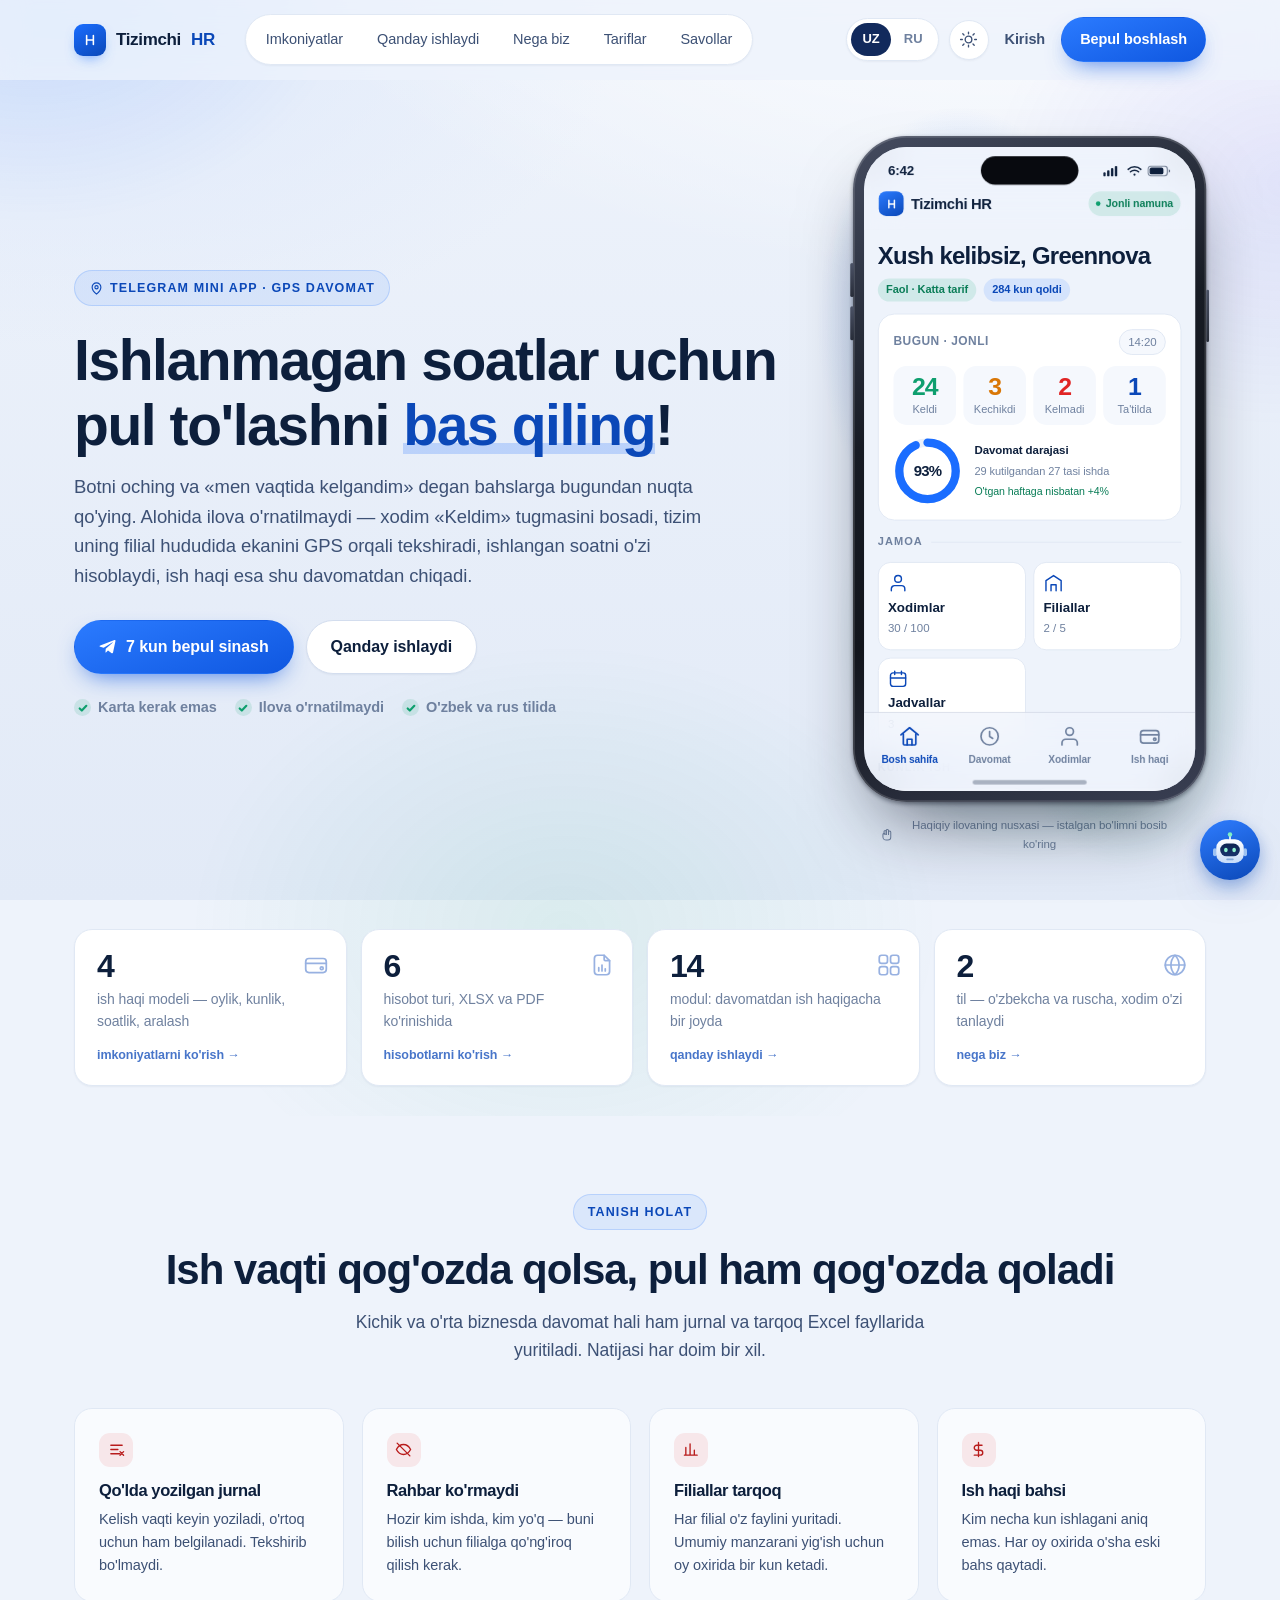
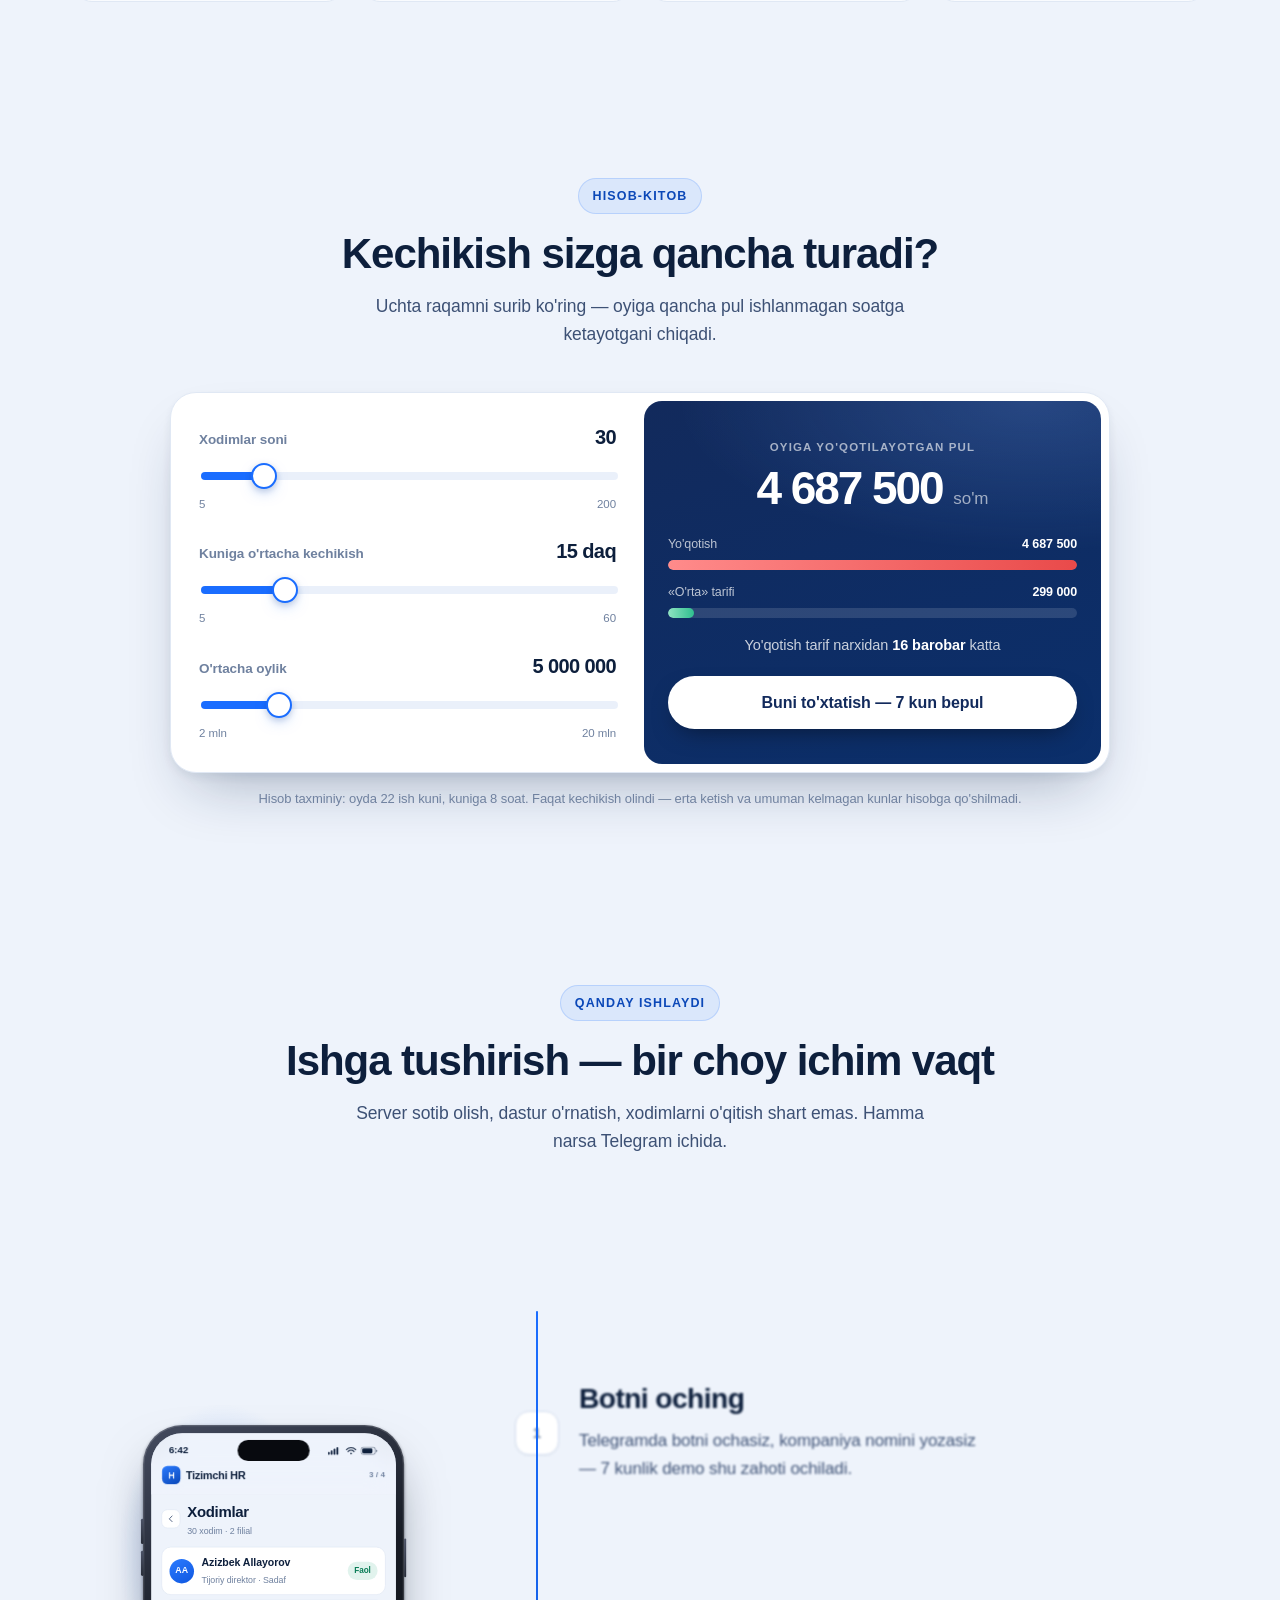
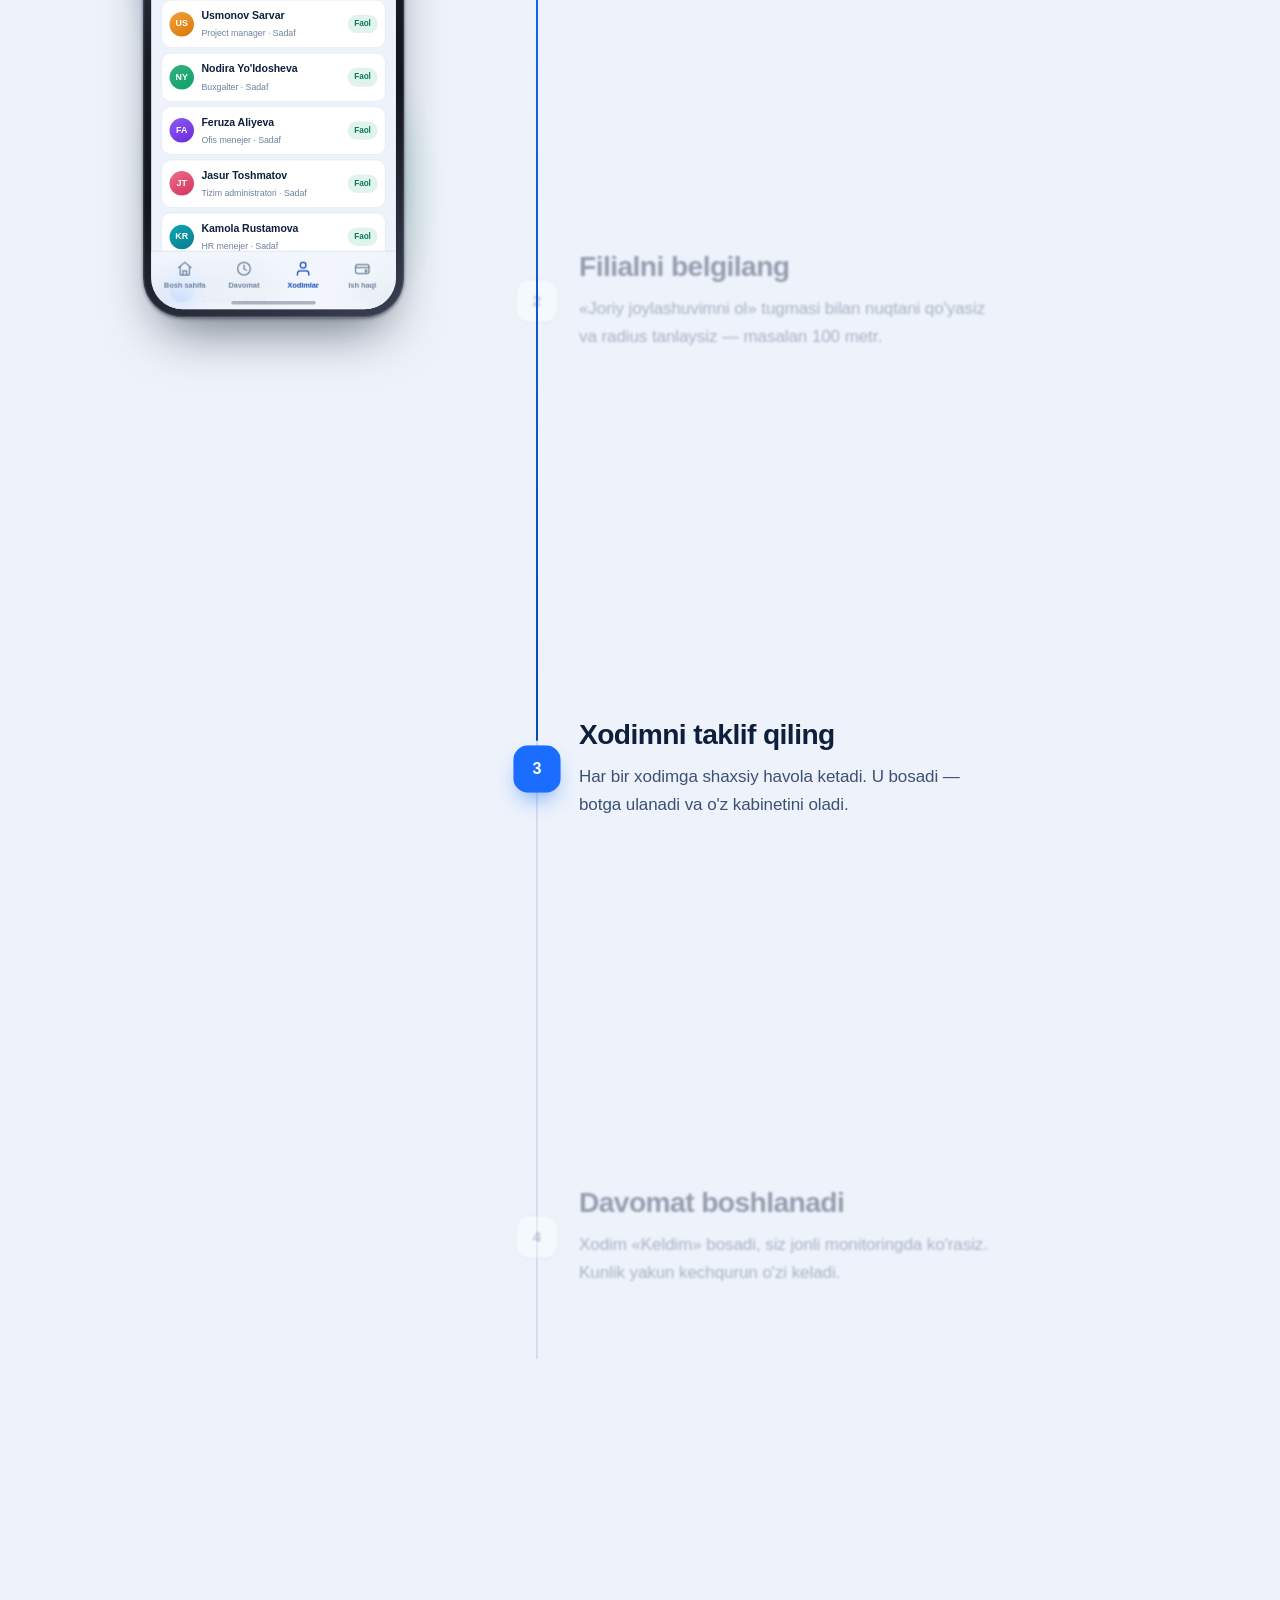
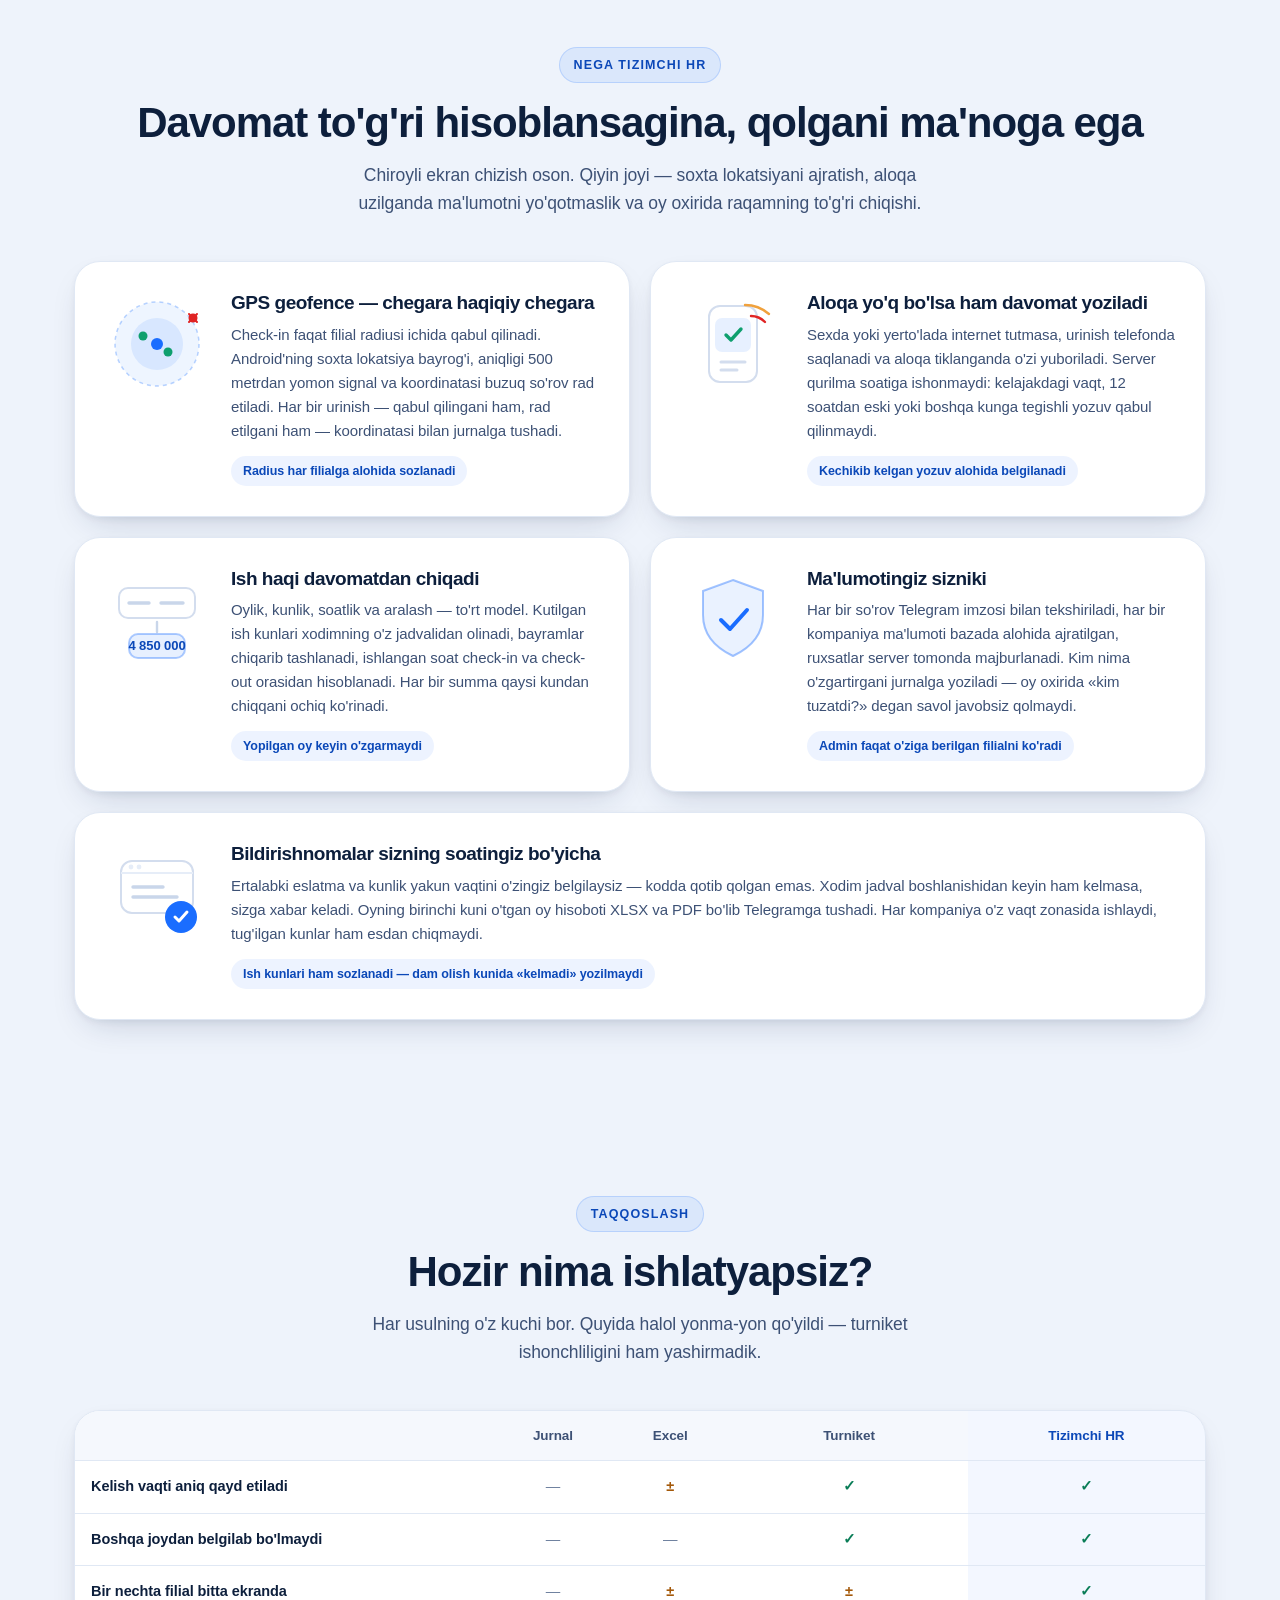
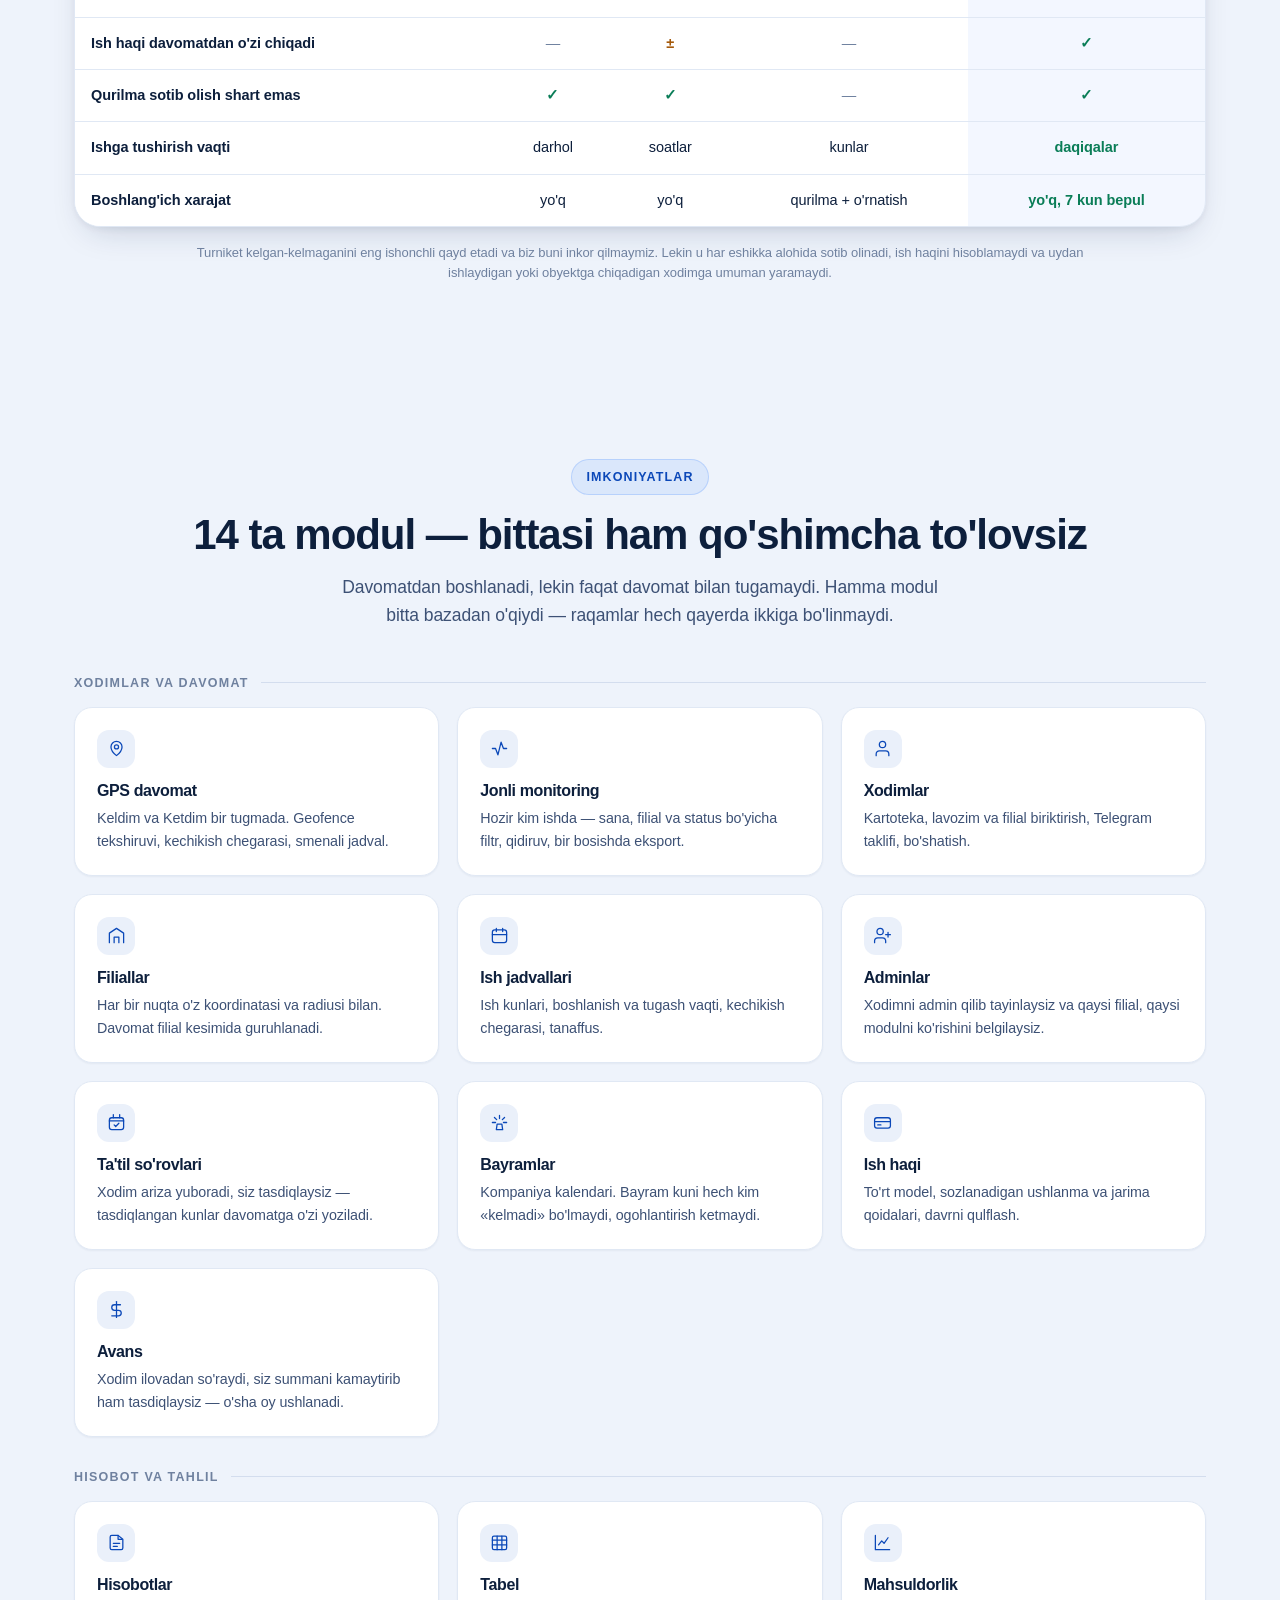
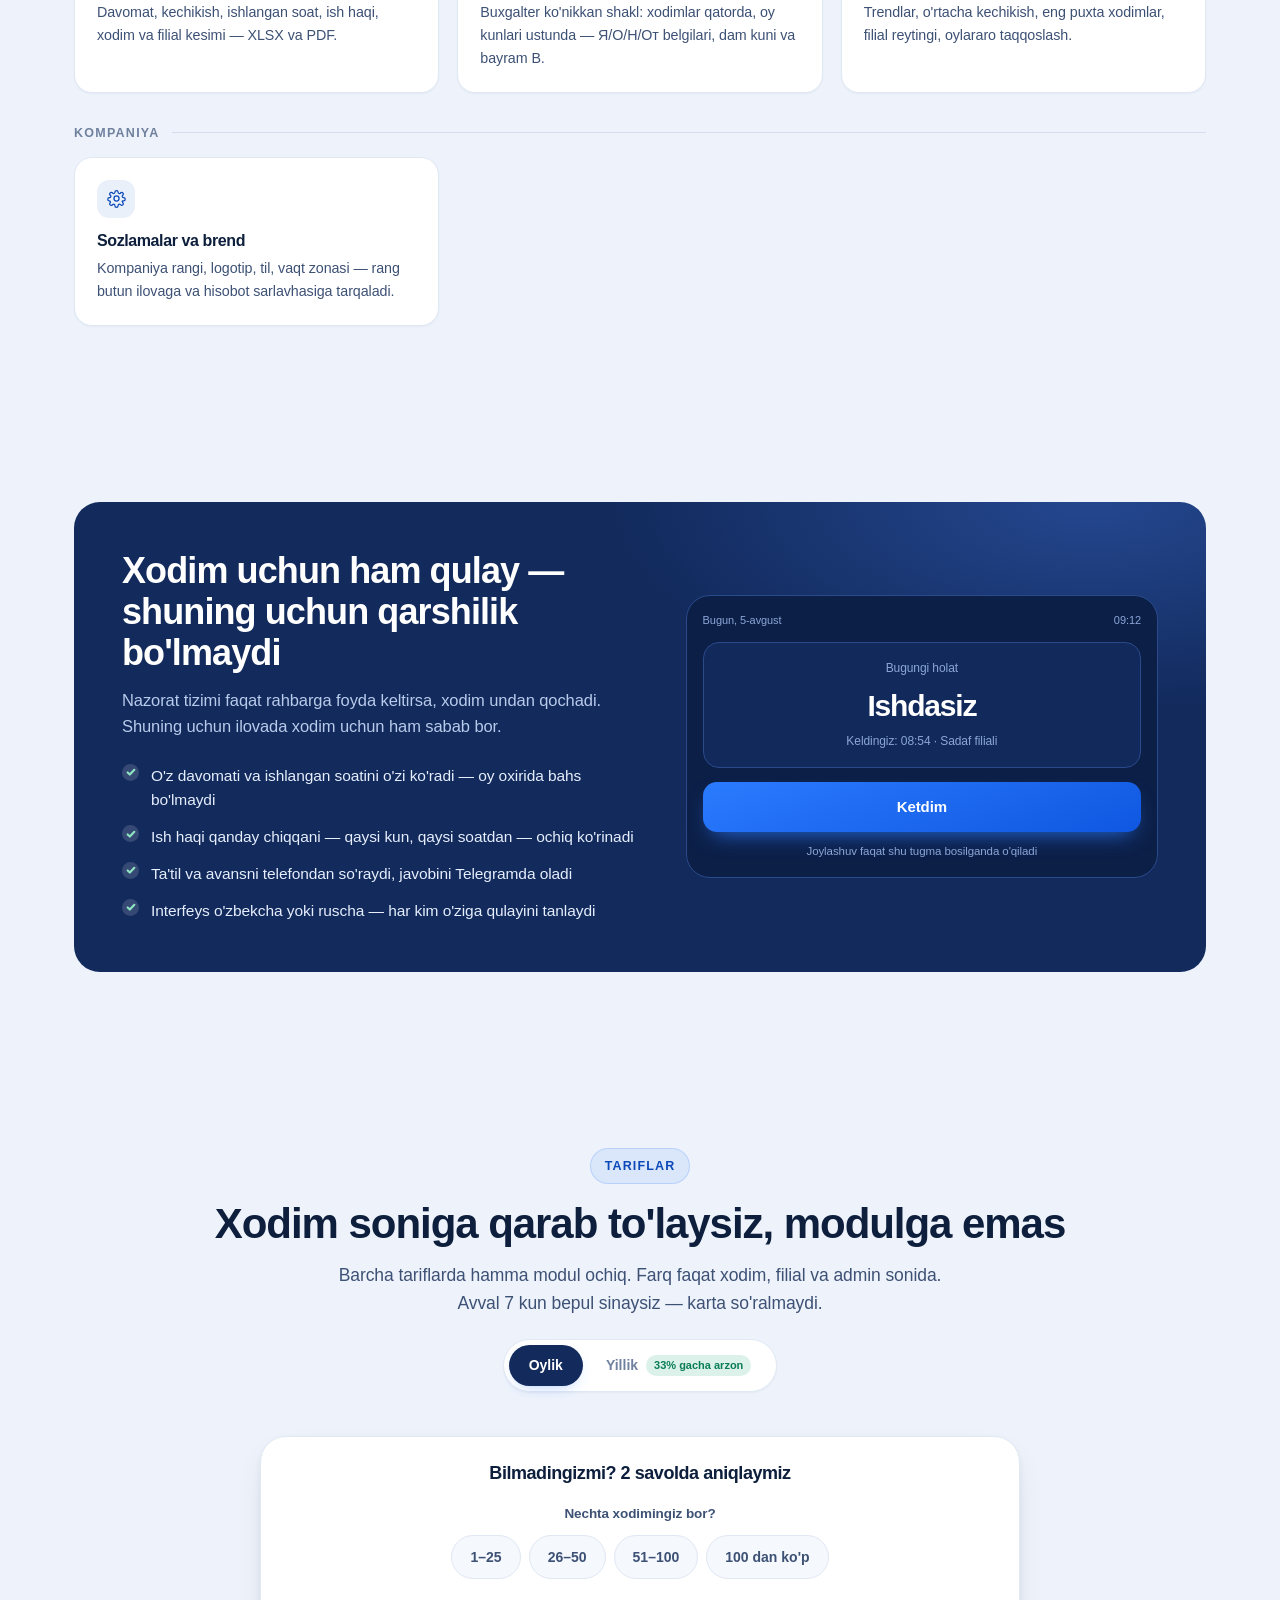
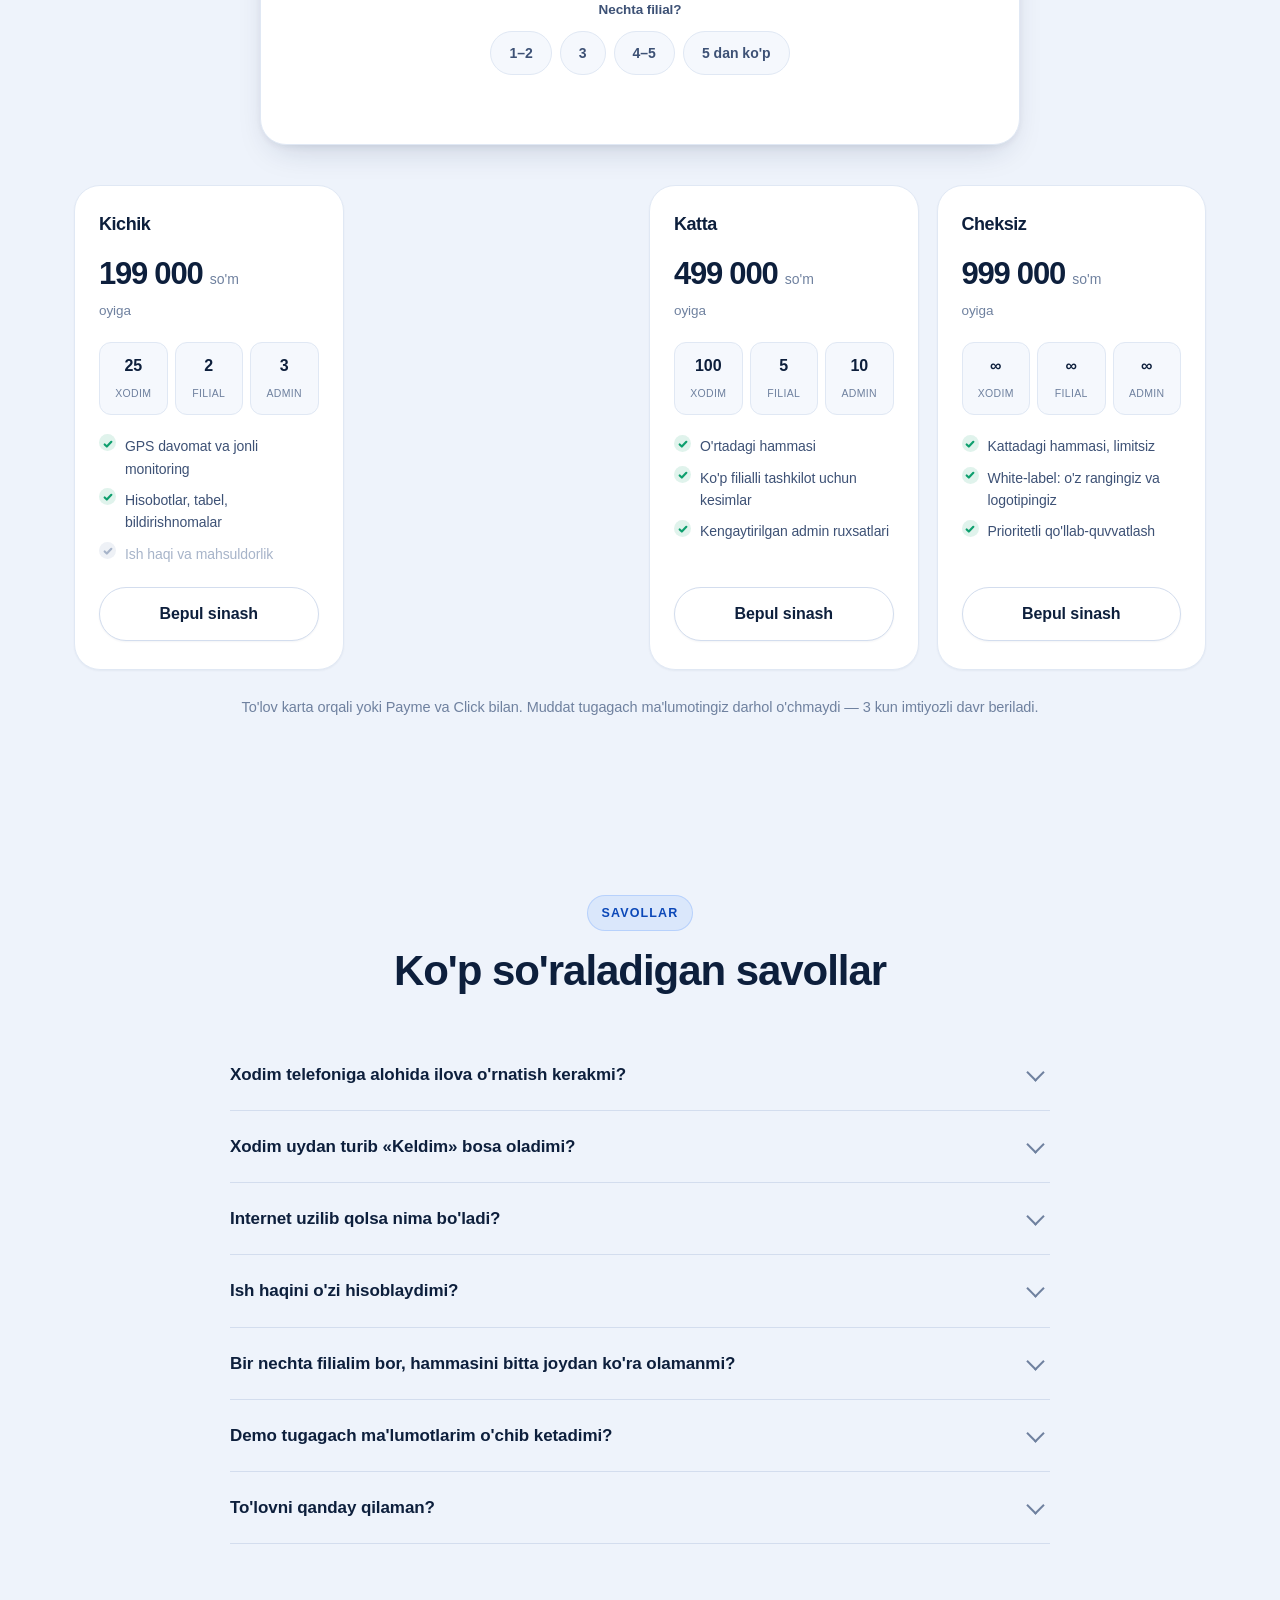
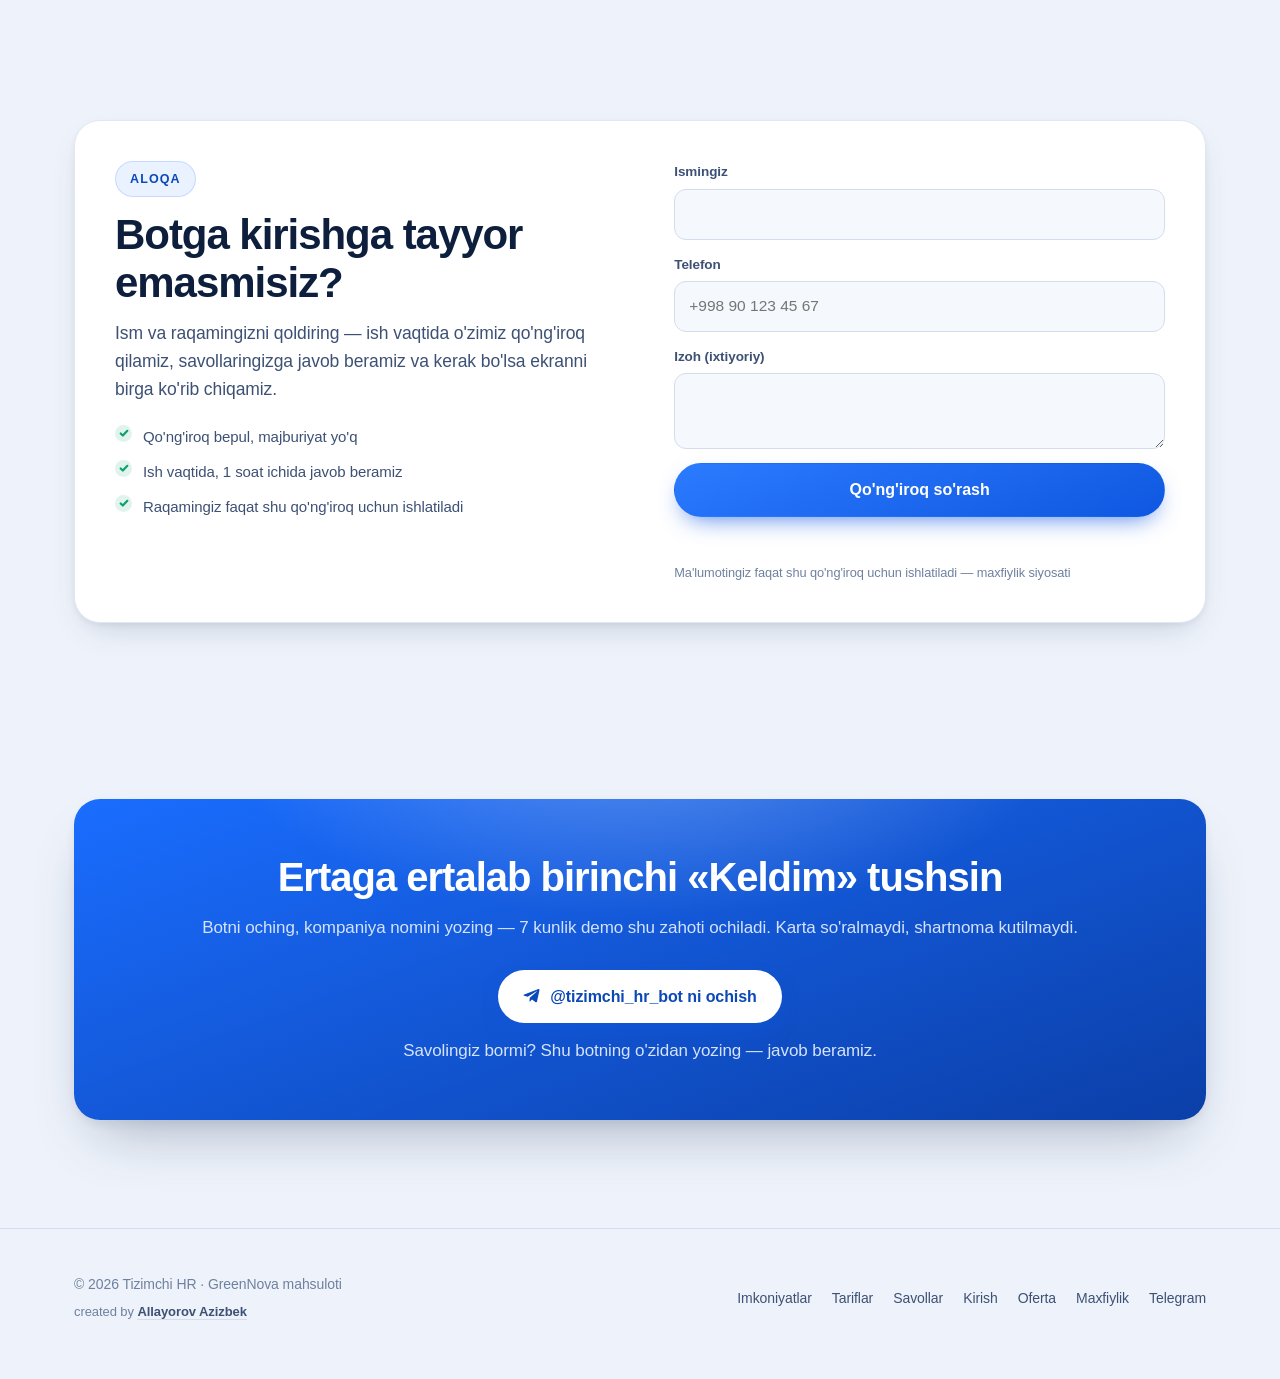
==== commit aa7c7cc5: "Kalkulyator dizayni qayta yozildi — hisob mantiqi tegilmadi Hisob formulasi, kirish oralig'i va nati" ====
--- a/index.html
+++ b/index.html
@@ -678,32 +678,103 @@
 .phone-note{margin-top:10px; font-size:11.5px; color:#8ba6d8; text-align:center}
 
 /* ---------- yo'qotish kalkulyatori ----------
-   Tarif tanlagichi bilan bir xil tilda: markazdagi karta, ichida
-   savollar, pastda javob. Yangi bezak o'ylab topilmadi — sahifada
-   ikkita o'xshash vosita ikki xil ko'rinsa, u yasama tuyuladi. */
-.calc{max-width:760px; margin:0 auto; background:var(--surface); border:1px solid var(--line);
-  border-radius:var(--r-lg); box-shadow:var(--sh-2); padding:26px 28px}
-.calc-q{display:grid; grid-template-columns:1fr auto; gap:6px 14px; align-items:center;
-  margin-bottom:18px}
-.calc-q label{grid-row:1; grid-column:1; font-size:14px; font-weight:600; color:var(--ink-2)}
-/* Qiymat sarlavha bilan BIR QATORDA. O'rin aniq ko'rsatilmasa u
-   slayderdan keyin joylashib, uchinchi qatorga tushib ketardi. */
-.calc-q output{grid-row:1; grid-column:2;
-  font-size:15px; font-weight:660; letter-spacing:-.02em; font-variant-numeric:tabular-nums;
-  color:var(--brand-ink); text-align:right; white-space:nowrap}
-.calc-q input[type=range]{grid-row:2; grid-column:1 / -1; width:100%; accent-color:var(--brand);
-  height:22px; cursor:pointer}
-.calc-res{margin-top:22px; padding-top:22px; border-top:1px solid var(--line); text-align:center}
-.calc-lbl{font-size:12.5px; font-weight:650; letter-spacing:.08em; text-transform:uppercase;
-  color:var(--muted)}
-.calc-big{font-size:clamp(30px,5vw,44px); font-weight:680; letter-spacing:-.04em; margin-top:6px;
-  color:var(--bad-ink); font-variant-numeric:tabular-nums}
-.calc-big small{font-size:18px; font-weight:500; color:var(--muted); letter-spacing:0}
-.calc-cmp{margin-top:10px; font-size:15px; color:var(--ink-2)}
-.calc-cmp b{color:var(--ink); font-weight:650}
-.calc-res .btn{margin-top:18px}
-.calc-fine{max-width:760px; margin:16px auto 0; font-size:13px; color:var(--muted); text-align:center;
-  line-height:1.55}
+   Sahifadagi yagona haqiqiy asbob, shuning uchun u karta emas, PULT
+   ko'rinishida: chapda sozlagichlar, o'ngda natija. Kengda yonma-yon —
+   mehmon slayderni surganda raqam ko'z oldida o'zgaradi, pastga qarash
+   kerak emas.
+
+   Natija paneli to'q ko'k: sahifada bu rang allaqachon bor («Xodim
+   uchun ham qulay» bo'limi va yakuniy chaqiriq), ya'ni yangi bezak
+   o'ylab topilmadi — bor til ishlatildi. */
+.calc{max-width:940px; margin:0 auto; background:var(--surface);
+  border:1px solid var(--line); border-radius:var(--r-lg); box-shadow:var(--sh-3);
+  padding:8px; display:grid; gap:8px}
+@media (min-width:860px){
+  .calc{grid-template-columns:1fr 1fr; align-items:stretch}
+}
+.calc-in{padding:20px 20px 8px; display:flex; flex-direction:column; justify-content:center}
+
+.calc-q{margin-bottom:22px}
+.calc-q:last-child{margin-bottom:14px}
+.calc-q-t{display:flex; align-items:baseline; justify-content:space-between; gap:12px;
+  margin-bottom:10px}
+.calc-q label{font-size:13.5px; font-weight:600; color:var(--muted)}
+/* Qiymat — qatordagi ASOSIY narsa: mehmon aynan uni surib o'zgartiryapti,
+   shuning uchun u sarlavhadan katta va to'q */
+.calc-q output{font-size:20px; font-weight:680; letter-spacing:-.03em;
+  font-variant-numeric:tabular-nums; color:var(--ink); white-space:nowrap}
+
+/* ---------- slayderning o'zi ----------
+   Brauzerning standart ko'rinishi butunlay almashtirildi: u har OS'da
+   boshqacha chiqadi va sahifaning qolgan qismidan ajralib turadi —
+   aynan shu narsa asbobni «tugallanmagan» qilib ko'rsatardi.
+   To'lgan qism `--fill` orqali bo'yaladi, uni JS yozadi. */
+.calc-q input[type=range]{
+  -webkit-appearance:none; appearance:none;
+  width:100%; height:26px; background:transparent; cursor:pointer; display:block}
+.calc-q input[type=range]:focus{outline:0}
+
+.calc-q input[type=range]::-webkit-slider-runnable-track{
+  height:8px; border-radius:99px;
+  background:linear-gradient(90deg, var(--brand) 0 var(--fill,50%), var(--surface-3) var(--fill,50%) 100%)}
+.calc-q input[type=range]::-moz-range-track{
+  height:8px; border-radius:99px; background:var(--surface-3)}
+.calc-q input[type=range]::-moz-range-progress{
+  height:8px; border-radius:99px; background:var(--brand)}
+
+.calc-q input[type=range]::-webkit-slider-thumb{
+  -webkit-appearance:none; appearance:none;
+  width:26px; height:26px; margin-top:-9px; border-radius:50%;
+  background:var(--surface); border:2.5px solid var(--brand);
+  box-shadow:0 2px 6px rgba(16,38,76,.18), 0 6px 16px -6px rgba(26,109,255,.55);
+  transition:transform .18s var(--ease), box-shadow .18s var(--ease)}
+.calc-q input[type=range]::-moz-range-thumb{
+  width:26px; height:26px; border-radius:50%; box-sizing:border-box;
+  background:var(--surface); border:2.5px solid var(--brand);
+  box-shadow:0 2px 6px rgba(16,38,76,.18), 0 6px 16px -6px rgba(26,109,255,.55)}
+
+.calc-q input[type=range]:hover::-webkit-slider-thumb{transform:scale(1.08)}
+.calc-q input[type=range]:active::-webkit-slider-thumb{transform:scale(.94)}
+.calc-q input[type=range]:focus-visible::-webkit-slider-thumb{
+  box-shadow:0 0 0 4px var(--cta-ring)}
+.calc-q input[type=range]:focus-visible::-moz-range-thumb{
+  box-shadow:0 0 0 4px var(--cta-ring)}
+
+.calc-scale{display:flex; justify-content:space-between; margin-top:6px;
+  font-size:11.5px; color:var(--muted); font-variant-numeric:tabular-nums}
+
+/* ---------- natija paneli ---------- */
+.calc-res{background:linear-gradient(160deg,var(--navy),#0b2f6b); color:#fff;
+  border-radius:calc(var(--r-lg) - 8px); padding:26px 24px 24px;
+  display:flex; flex-direction:column; justify-content:center; text-align:center;
+  background-image:radial-gradient(520px 220px at 85% 0%, rgba(120,170,255,.22), transparent 68%),
+    linear-gradient(160deg,var(--navy),#0b2f6b)}
+.calc-lbl{font-size:11.5px; font-weight:650; letter-spacing:.1em; text-transform:uppercase;
+  color:rgba(255,255,255,.62)}
+.calc-big{font-size:clamp(32px,5.2vw,46px); font-weight:700; letter-spacing:-.045em;
+  margin-top:8px; font-variant-numeric:tabular-nums; line-height:1.05}
+.calc-big small{font-size:17px; font-weight:500; color:rgba(255,255,255,.6); letter-spacing:0}
+
+/* Ikki ustun — «necha barobar» degan raqamni o'qimasdan ham ko'rinadi */
+.calc-bars{margin-top:22px; display:flex; flex-direction:column; gap:12px; text-align:left}
+.calc-bar-t{display:flex; align-items:baseline; justify-content:space-between; gap:10px;
+  font-size:12.5px; color:rgba(255,255,255,.72); margin-bottom:6px}
+.calc-bar-t b{font-weight:650; color:#fff; font-variant-numeric:tabular-nums}
+.calc-track{height:10px; border-radius:99px; background:rgba(255,255,255,.13); overflow:hidden}
+.calc-track i{display:block; height:100%; border-radius:99px;
+  transition:width .45s var(--ease)}
+.calc-track .is-loss{width:100%; background:linear-gradient(90deg,#ff8b8b,#e94a4a)}
+.calc-track .is-price{background:linear-gradient(90deg,#8fe3c2,#2fbf8f)}
+
+.calc-cmp{margin-top:16px; font-size:14.5px; color:rgba(255,255,255,.78)}
+.calc-cmp b{color:#fff; font-weight:650}
+.calc-res .btn{margin-top:18px; width:100%}
+/* Ko'k fonda oq tugma ko'proq ajralib turadi */
+.calc-res .btn-p{background:#fff; color:var(--navy); box-shadow:0 10px 24px -10px rgba(0,0,0,.5)}
+.calc-res .btn-p:hover{box-shadow:0 16px 30px -12px rgba(0,0,0,.6)}
+
+.calc-fine{max-width:940px; margin:16px auto 0; font-size:13px; color:var(--muted);
+  text-align:center; line-height:1.55}
 
 /* ---------- taqqoslash jadvali ----------
    Tor ekranda jadval siqilmaydi — o'z konteyneri ichida suriladi.
@@ -1698,25 +1769,56 @@
     </div>
 
     <div class="calc" id="calc">
-      <div class="calc-q">
-        <label for="c-emp" data-i18n="cl.q1">Xodimlar soni</label>
-        <input type="range" id="c-emp" min="5" max="200" step="5" value="30" aria-describedby="c-emp-v">
-        <output id="c-emp-v" for="c-emp">30</output>
-      </div>
-      <div class="calc-q">
-        <label for="c-late" data-i18n="cl.q2">Kuniga o'rtacha kechikish</label>
-        <input type="range" id="c-late" min="5" max="60" step="5" value="15" aria-describedby="c-late-v">
-        <output id="c-late-v" for="c-late">15 daq</output>
-      </div>
-      <div class="calc-q">
-        <label for="c-pay" data-i18n="cl.q3">O'rtacha oylik</label>
-        <input type="range" id="c-pay" min="2000000" max="20000000" step="500000" value="5000000" aria-describedby="c-pay-v">
-        <output id="c-pay-v" for="c-pay">5 000 000</output>
+      <div class="calc-in">
+        <div class="calc-q">
+          <div class="calc-q-t">
+            <label for="c-emp" data-i18n="cl.q1">Xodimlar soni</label>
+            <output id="c-emp-v" for="c-emp">30</output>
+          </div>
+          <input type="range" id="c-emp" min="5" max="200" step="5" value="30">
+          <div class="calc-scale"><span>5</span><span>200</span></div>
+        </div>
+        <div class="calc-q">
+          <div class="calc-q-t">
+            <label for="c-late" data-i18n="cl.q2">Kuniga o'rtacha kechikish</label>
+            <output id="c-late-v" for="c-late">15 daq</output>
+          </div>
+          <input type="range" id="c-late" min="5" max="60" step="5" value="15">
+          <div class="calc-scale"><span>5</span><span>60</span></div>
+        </div>
+        <div class="calc-q">
+          <div class="calc-q-t">
+            <label for="c-pay" data-i18n="cl.q3">O'rtacha oylik</label>
+            <output id="c-pay-v" for="c-pay">5 000 000</output>
+          </div>
+          <input type="range" id="c-pay" min="2000000" max="20000000" step="500000" value="5000000">
+          <div class="calc-scale"><span>2 mln</span><span>20 mln</span></div>
+        </div>
       </div>
 
       <div class="calc-res" aria-live="polite">
         <span class="calc-lbl" data-i18n="cl.out">Oyiga yo'qotilayotgan pul</span>
         <div class="calc-big"><span id="c-out">0</span> <small data-i18n="pr.som">so'm</small></div>
+
+        <!-- Taqqoslash gapda emas, KO'RINISHDA: ikki ustun yonma-yon
+             turganda «necha barobar» degan raqamni o'qish ham shart emas -->
+        <div class="calc-bars">
+          <div class="calc-bar">
+            <div class="calc-bar-t">
+              <span data-i18n="cl.loss">Yo'qotish</span>
+              <b id="c-b1">0</b>
+            </div>
+            <div class="calc-track"><i class="is-loss"></i></div>
+          </div>
+          <div class="calc-bar">
+            <div class="calc-bar-t">
+              <span id="c-plan">Tizimchi HR</span>
+              <b id="c-b2">0</b>
+            </div>
+            <div class="calc-track"><i class="is-price" id="c-bar2"></i></div>
+          </div>
+        </div>
+
         <p class="calc-cmp" id="c-cmp"></p>
         <a class="btn btn-p" href="https://t.me/tizimchi_hr_bot" data-umami-event="bot-kalkulyator" data-i18n="cl.cta">Buni to'xtatish — 7 kun bepul</a>
       </div>
@@ -2501,6 +2603,7 @@
   'cl.fine':'Расчёт приблизительный: 22 рабочих дня в месяц, 8 часов в день. Учтены только опоздания — ранние уходы и пропущенные дни в расчёт не вошли.',
 
   /* --- taqqoslash --- */
+  'cl.loss':'Потери',
   'cm.eyebrow':'Сравнение','cm.title':'Чем вы пользуетесь сейчас?',
   'cm.sub':'У каждого способа своя сила. Ниже — честно рядом; надёжность турникета мы тоже не скрывали.',
   'cm.crit':'Критерий','cm.c1':'Журнал','cm.c2':'Excel','cm.c3':'Турникет',
@@ -2740,10 +2843,18 @@
       return Math.round(n).toString().replace(/\B(?=(\d{3})+(?!\d))/g, ' ');
     }
 
+    /* Slayderning to'lgan qismi CSS'da `--fill` orqali bo'yaladi */
+    function fill(el){
+      var pct = (el.value - el.min) / (el.max - el.min) * 100;
+      el.style.setProperty('--fill', pct.toFixed(1) + '%');
+    }
+
     function draw(){
       var ru = document.documentElement.lang === 'ru';
       var e = +emp.value, l = +late.value, p = +pay.value;
 
+      [emp, late, pay].forEach(fill);
+
       document.getElementById('c-emp-v').textContent = e + (e === 200 ? '+' : '');
       document.getElementById('c-late-v').textContent = l + (ru ? ' мин' : ' daq');
       document.getElementById('c-pay-v').textContent = money(p);
@@ -2753,11 +2864,20 @@
 
       var plan = PLANS.find(function(x){ return x.emp >= e; }) || PLANS[PLANS.length-1];
       var times = loss / plan.price;
+
+      /* Ikki ustun. Tarif ustuni ataylab eng kamida 3% — nol kenglikdagi
+         chiziq «xato» bo'lib ko'rinardi, holbuki u shunchaki juda kichik. */
+      document.getElementById('c-b1').textContent = money(loss);
+      document.getElementById('c-b2').textContent = money(plan.price);
+      document.getElementById('c-plan').textContent =
+        (ru ? 'Тариф «' + plan.ru + '»' : '«' + plan.uz + '» tarifi');
+      document.getElementById('c-bar2').style.width =
+        Math.max(3, plan.price / loss * 100).toFixed(1) + '%';
+
+      var n = times >= 10 ? Math.round(times) : times.toFixed(1);
       cmp.innerHTML = ru
-        ? 'Тариф «' + plan.ru + '» стоит <b>' + money(plan.price) + ' сум</b> в месяц — это в <b>'
-          + (times >= 10 ? Math.round(times) : times.toFixed(1)) + ' раз</b> меньше потерь.'
-        : '«' + plan.uz + '» tarifi oyiga <b>' + money(plan.price) + " so'm</b> — ya'ni yo'qotishdan <b>"
-          + (times >= 10 ? Math.round(times) : times.toFixed(1)) + ' barobar</b> kam.';
+        ? 'Потери в <b>' + n + ' раз</b> больше стоимости тарифа'
+        : "Yo'qotish tarif narxidan <b>" + n + ' barobar</b> katta';
     }
 
     [emp, late, pay].forEach(function(el){
@@ -2767,10 +2887,19 @@
          esa o'zgarib ketadi. `preventDefault` yaramaydi: u sahifaning
          surilishini ham to'xtatib qo'yardi. Shuning uchun eski qiymat
          keyingi kadrda qaytariladi — surilish tabiiy qoladi. */
+      /* DIQQAT: bitta kadrga bir nechta `wheel` hodisasi kelishi mumkin.
+         Har biri o'z qiymatini eslab qolsa, oxirgisi ORALIQ qiymatni
+         tiklab qo'yadi va slayder baribir suriladi — birinchi urinishda
+         aynan shunday bo'lgan edi. Shuning uchun boshlang'ich qiymat
+         seriyada BIR MARTA yozib olinadi. */
+      var wheelFrom = null, wheelWait = null;
       el.addEventListener('wheel', function(){
-        var was = el.value;
-        requestAnimationFrame(function(){
-          if (el.value !== was) { el.value = was; draw(); }
+        if (wheelFrom === null) wheelFrom = el.value;
+        if (wheelWait) return;
+        wheelWait = requestAnimationFrame(function(){
+          wheelWait = null;
+          if (el.value !== wheelFrom) { el.value = wheelFrom; draw(); }
+          wheelFrom = null;
         });
       }, {passive:true});
     });
